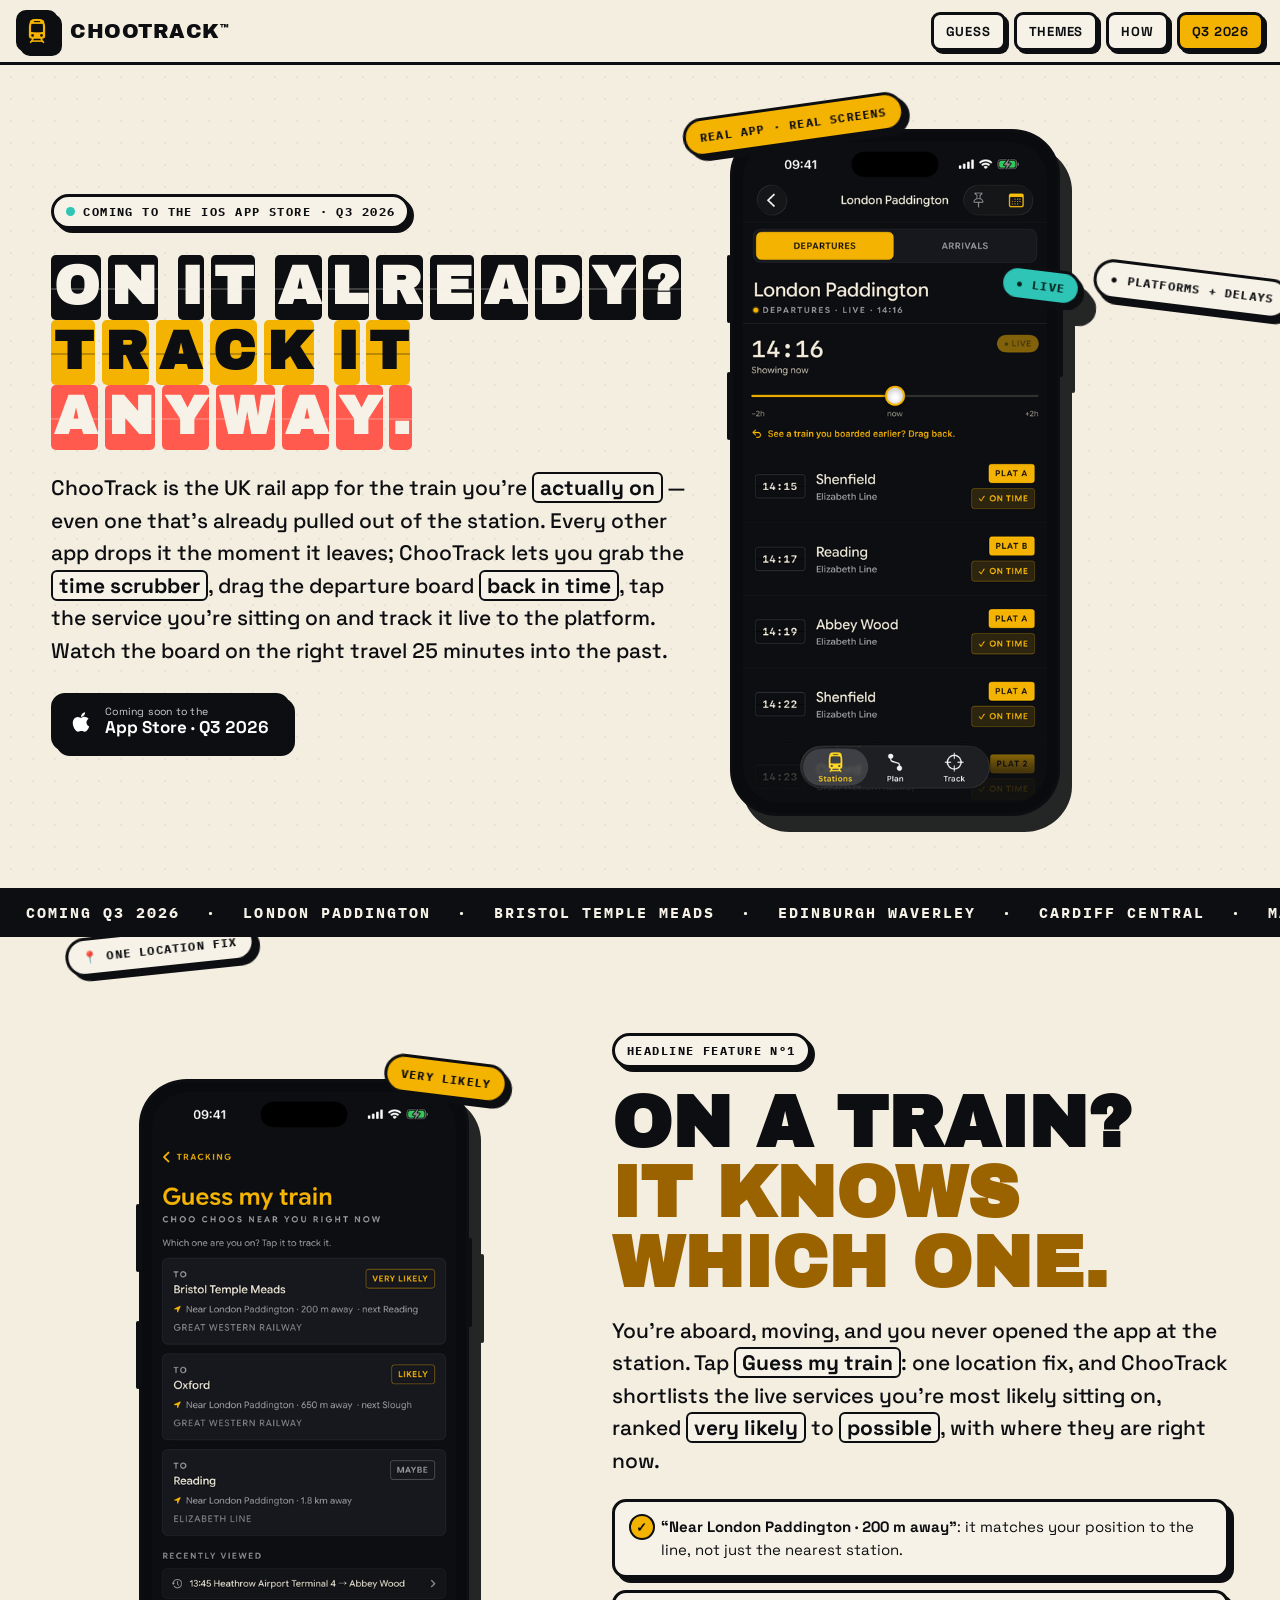
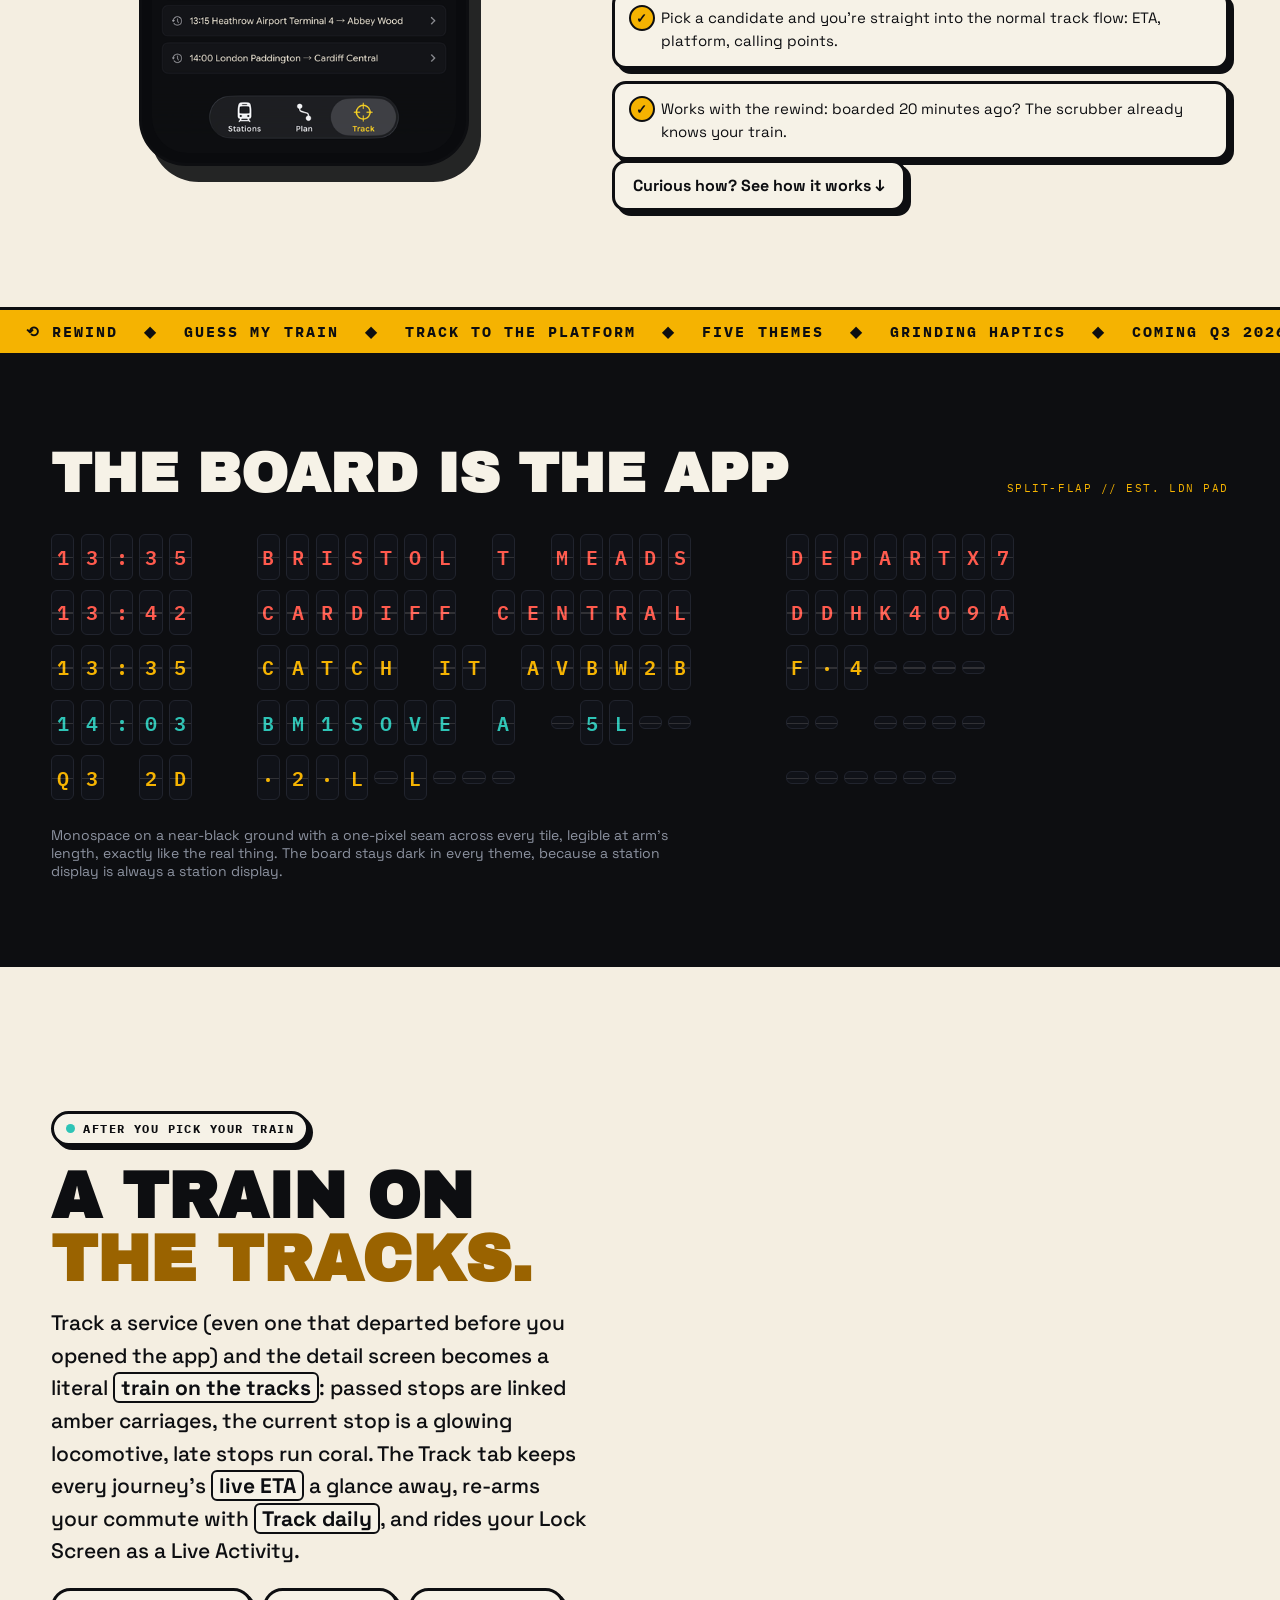
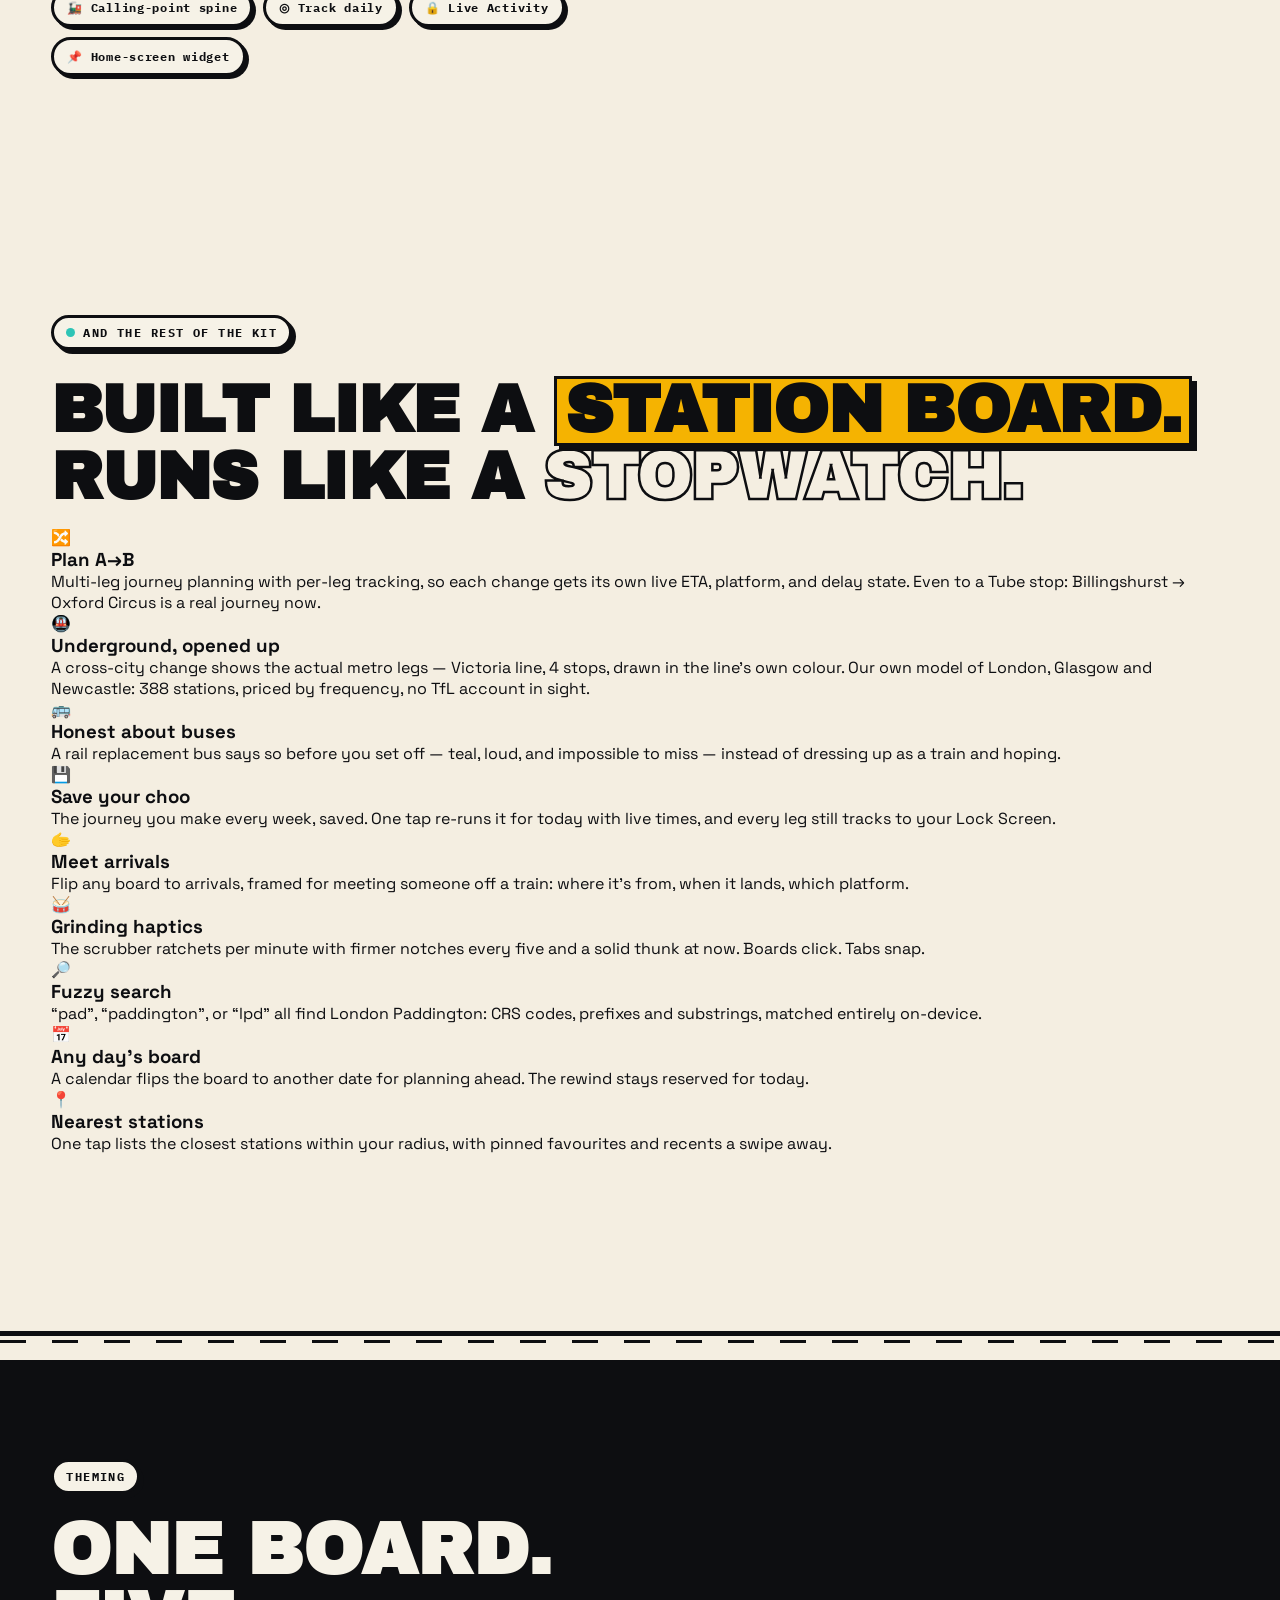
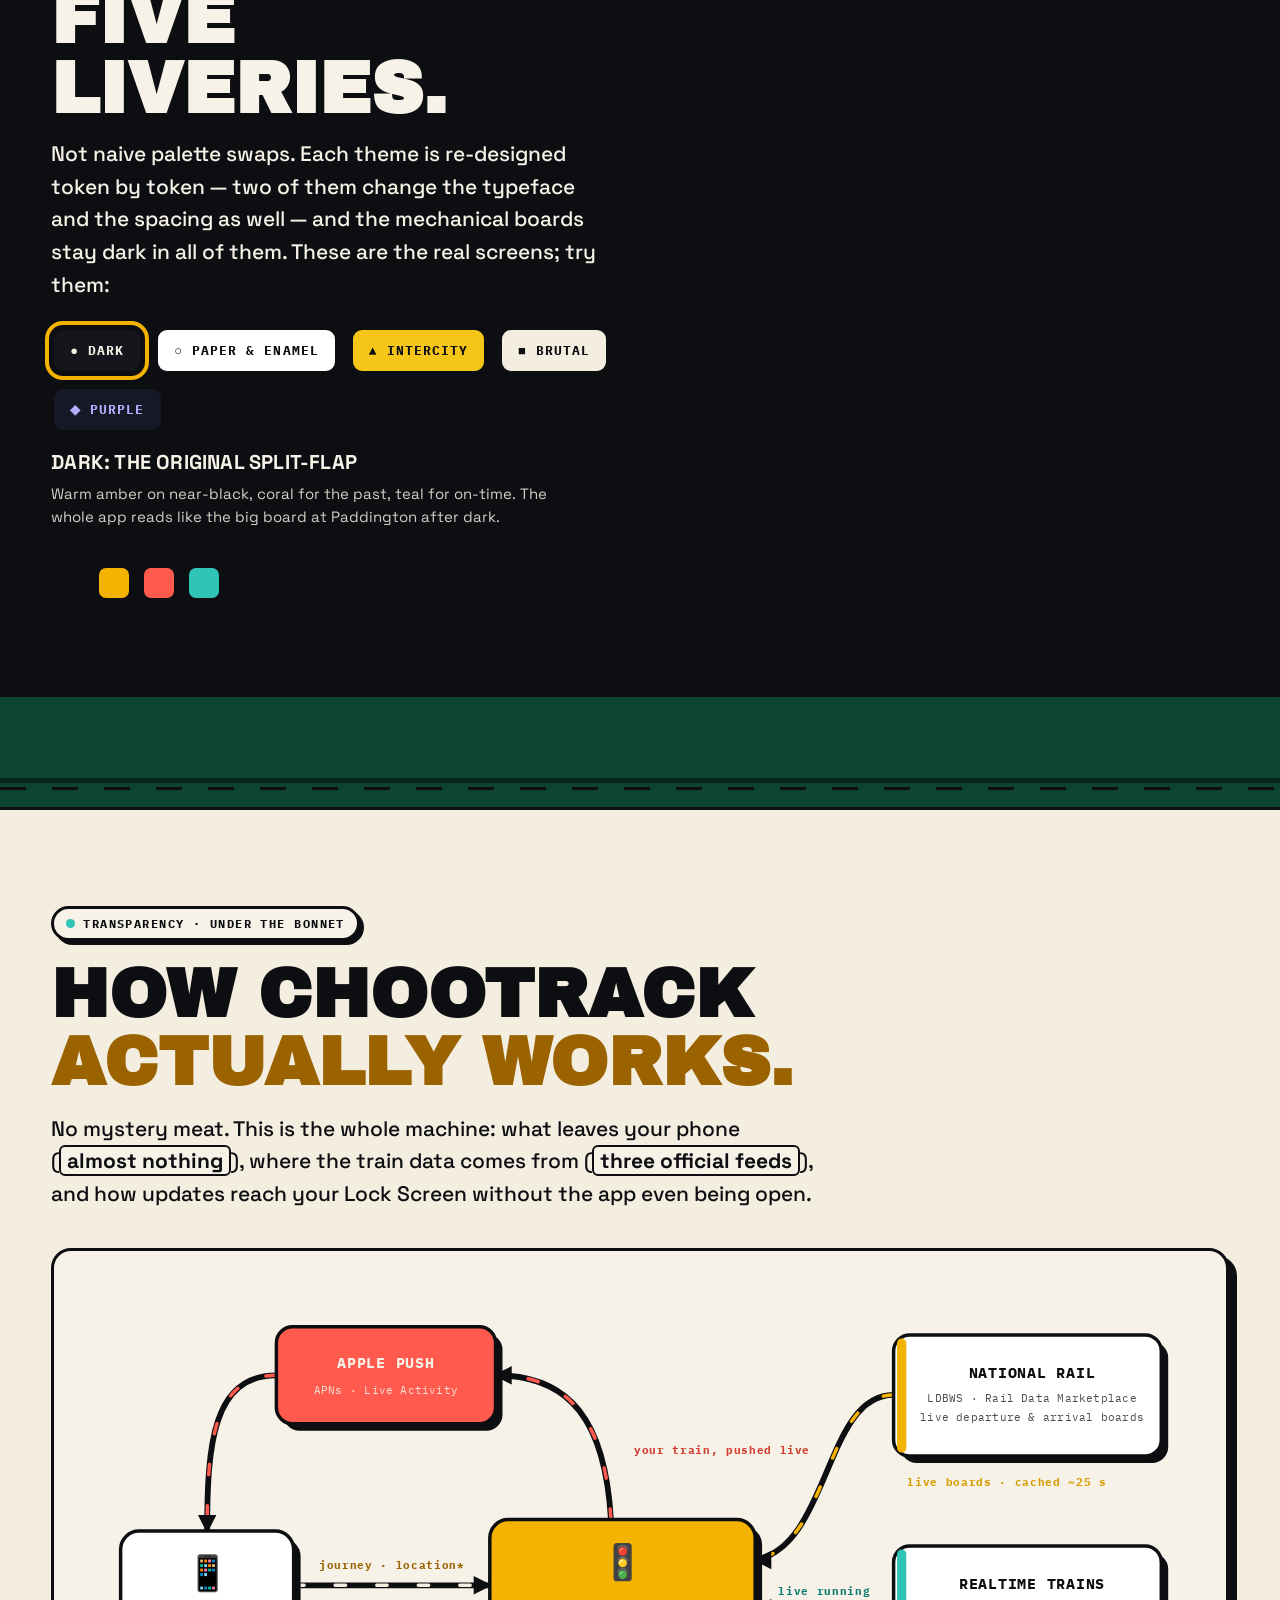
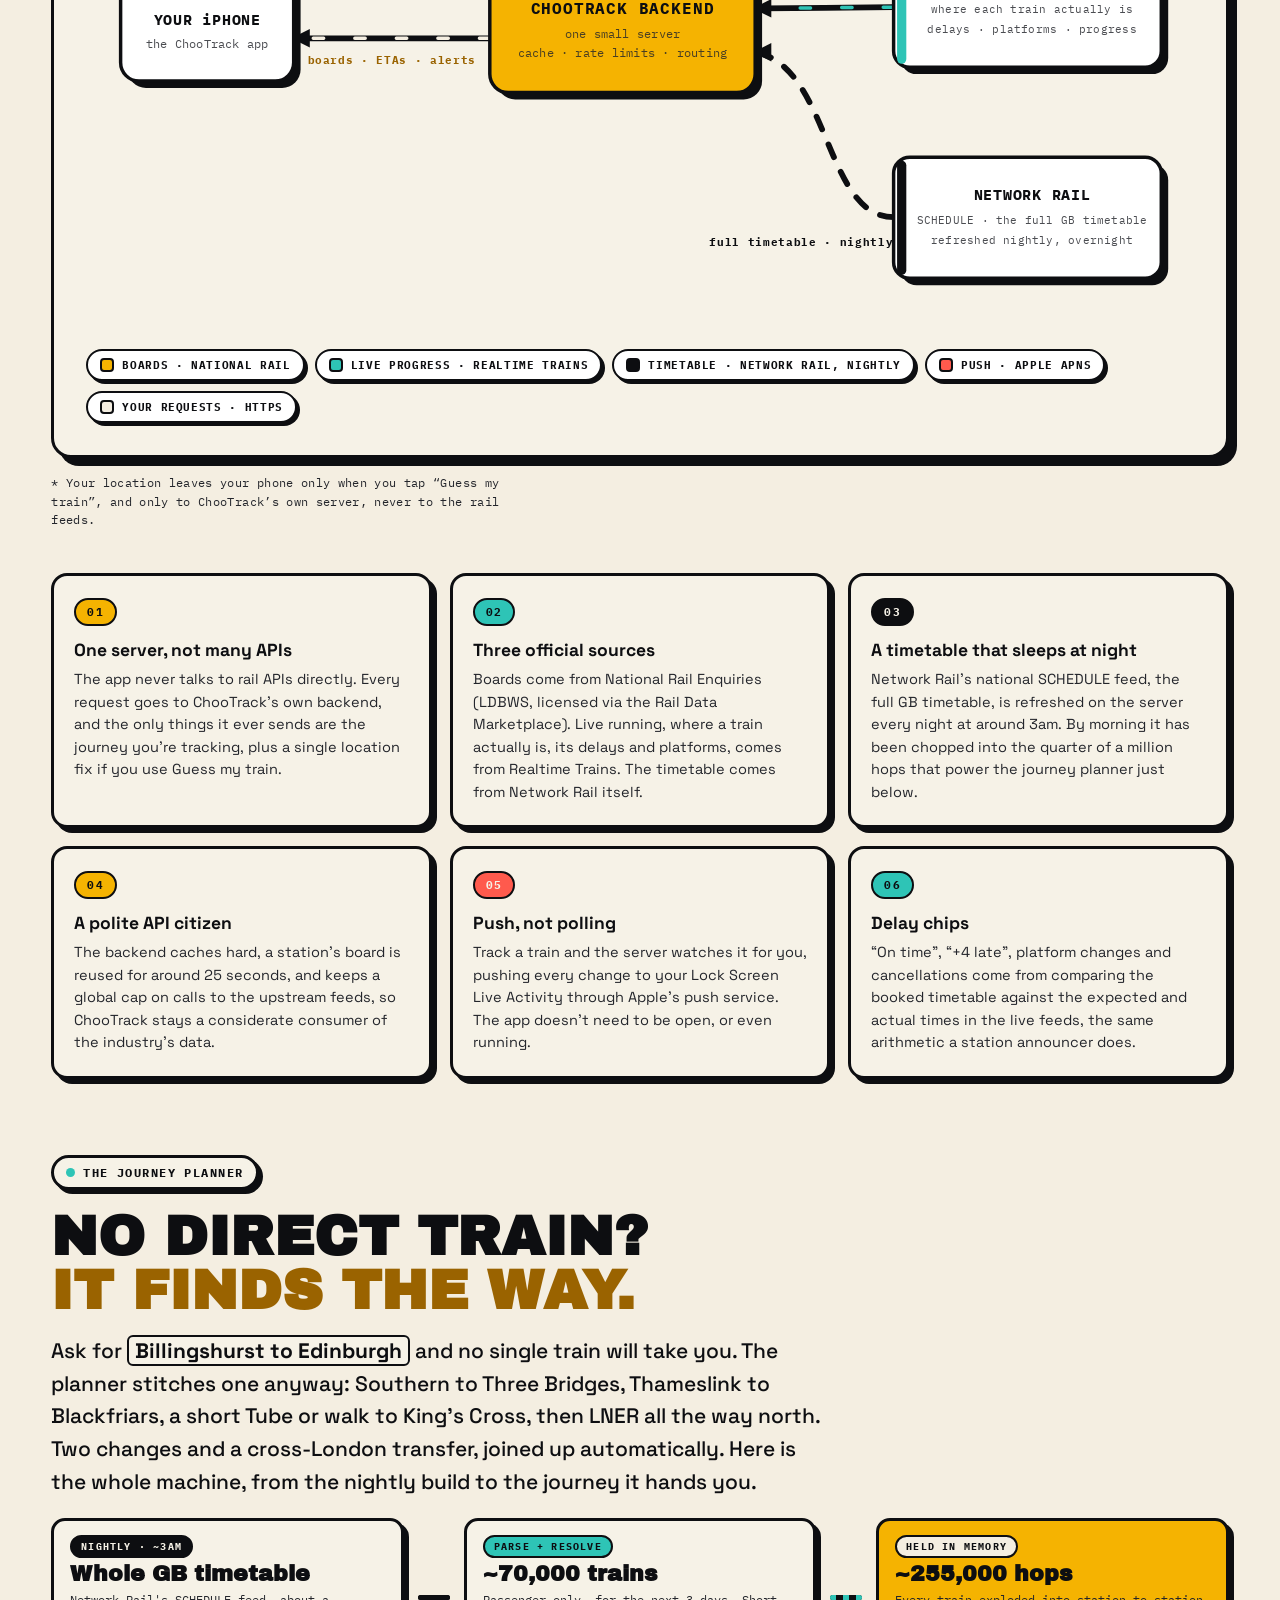
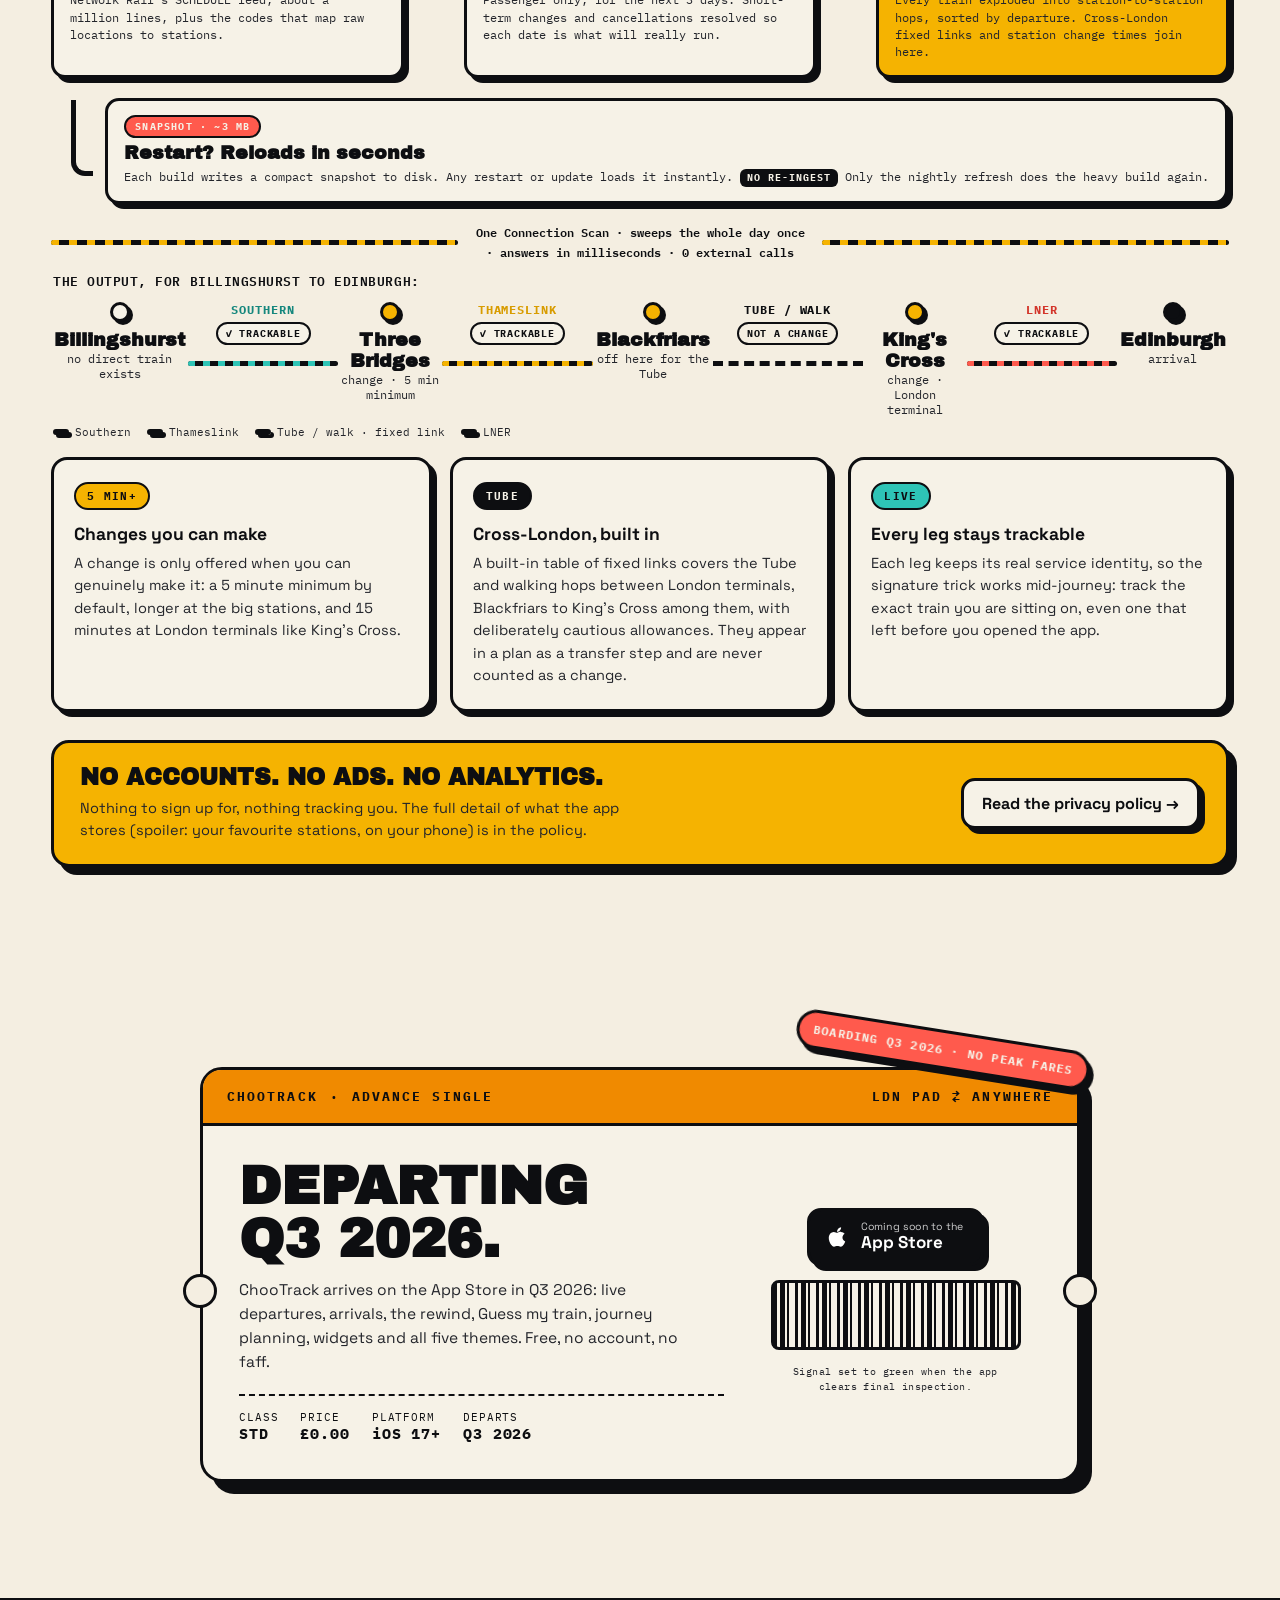
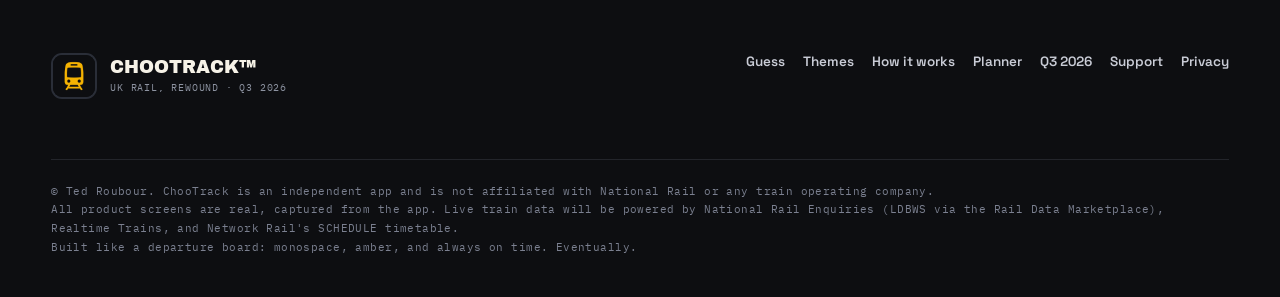
==== index.html @ cd683ed1 "Features: the Underground opened up, honest buses, saved choos Three cards for what the app learned " ====
<!doctype html>
<html lang="en-GB">
<head>
<meta charset="utf-8">
<meta name="viewport" content="width=device-width, initial-scale=1, viewport-fit=cover">
<title>ChooTrack: Track the train you're on, even after it's left. Coming Q3 2026.</title>
<meta name="description" content="ChooTrack is the UK rail app for tracking the train you're actually on, even after it's pulled out of the station. Every other app gives up on it; ChooTrack lets you drag the board back to grab your service (or guess it from your location) and follow it live. Coming to the iOS App Store Q3 2026.">
<meta property="og:title" content="ChooTrack: Track the train you're on">
<meta property="og:description" content="On a train that's already left the station? Every other app has given up on it. ChooTrack tracks it live, right to your platform. Coming Q3 2026.">
<link rel="icon" type="image/png" href="icon.png">
<link rel="apple-touch-icon" href="icon.png">
<link rel="preconnect" href="https://fonts.googleapis.com">
<link rel="preconnect" href="https://fonts.gstatic.com" crossorigin>
<link href="https://fonts.googleapis.com/css2?family=Archivo+Black&family=IBM+Plex+Mono:wght@400;500;600;700&family=Space+Grotesk:wght@400;500;600;700&display=swap" rel="stylesheet">
<link rel="stylesheet" href="style.css">
</head>
<body>

<!-- ================================================================ TOPBAR -->
<header class="topbar">
  <div class="logo"><img src="icon.png" alt="ChooTrack app icon, an amber train on black"></div>
  <div class="name">ChooTrack<sup>™</sup></div>
  <nav>
    <a href="#guess">Guess</a>
    <a href="#themes">Themes</a>
    <a href="#how-it-works">How</a>
    <a class="get" href="#get">Q3&nbsp;2026</a>
  </nav>
</header>

<main>

<!-- ================================================================== HERO -->
<section class="hero section">
  <div class="wrap">
    <div class="hero-copy">
      <span class="k-label reveal"><span class="dot"></span> Coming to the iOS App&nbsp;Store · Q3&nbsp;2026</span>

      <h1 class="h-giant" aria-label="On it already? Track it anyway.">
        <span class="row flapline-h1" data-flap>ON IT ALREADY?</span>
        <span class="row flapline-h1" data-flap data-accent="amber">TRACK IT</span>
        <span class="row flapline-h1" data-flap data-accent="coral">ANYWAY.</span>
      </h1>

      <p class="sub reveal" style="--i:2">
        ChooTrack is the UK rail app for the train you're <b>actually on</b> — even
        one that's already pulled out of the station. Every other app drops it the
        moment it leaves; ChooTrack lets you grab the <b>time scrubber</b>, drag the
        departure board <b>back in time</b>, tap the service you're sitting on and
        track it live to the platform. Watch the board on the right travel 25 minutes
        into the past.
      </p>

      <div class="hero-ctas reveal" style="--i:3">
        <span class="appstore-badge soon" aria-label="Coming soon to the App Store, Q3 2026">
          <svg viewBox="0 0 24 24" fill="currentColor" aria-hidden="true"><path d="M17.05 20.28c-.98.95-2.05.8-3.08.35-1.09-.46-2.09-.48-3.24 0-1.44.62-2.2.44-3.06-.35C2.79 15.25 3.51 7.59 9.05 7.31c1.35.07 2.29.74 3.08.8 1.18-.24 2.31-.93 3.57-.84 1.51.12 2.65.72 3.4 1.8-3.12 1.87-2.38 5.98.48 7.13-.57 1.5-1.31 2.99-2.53 4.08ZM12.03 7.25c-.15-2.23 1.66-4.07 3.74-4.25.29 2.58-2.34 4.5-3.74 4.25Z"/></svg>
          <span class="t"><small>Coming soon to the</small><b>App Store · Q3 2026</b></span>
        </span>
      </div>
    </div>

    <!-- hero phone: THE REAL APP, crossfading live -> 25 minutes into the past -->
    <div class="hero-phone reveal" style="--i:2;--rr:3deg">
      <div class="hero-stickers">
        <span class="sticker amber" style="top:-24px;left:-48px;transform:rotate(-8deg)">Real app · real screens</span>
        <span class="sticker coral" style="bottom:120px;left:-86px;transform:rotate(6deg)">⟲ Rewind up to 2 hrs</span>
        <span class="sticker cream" style="top:140px;right:-62px;transform:rotate(7deg)">● Platforms + delays</span>
      </div>
      <div class="phone" data-tilt>
        <div class="phone-frame">
          <div class="phone-screen xfade" id="heroXfade">
            <img class="shot" src="shots/board-live.png" alt="ChooTrack departure board for London Paddington, live at 14:16">
            <img class="shot over" src="shots/board-past.png" alt="The same board rewound 25 minutes into the past, departed trains shown again">
          </div>
          <span class="ph-flag live">● LIVE</span>
          <span class="ph-flag past">⟲ IN THE PAST</span>
        </div>
      </div>
    </div>
  </div>

  <!-- departure marquee -->
  <div class="marquee" style="margin-top:72px">
    <div class="marquee-track" aria-hidden="true">
      <span>Coming Q3 2026</span>·<span>London Paddington</span>·<span>Bristol Temple Meads</span>·<span>Edinburgh Waverley</span>·<span>Cardiff Central</span>·<span>Manchester Piccadilly</span>·<span>York</span>·<span>Glasgow Central</span>·<span>Penzance</span>·
      <span>Coming Q3 2026</span>·<span>London Paddington</span>·<span>Bristol Temple Meads</span>·<span>Edinburgh Waverley</span>·<span>Cardiff Central</span>·<span>Manchester Piccadilly</span>·<span>York</span>·<span>Glasgow Central</span>·<span>Penzance</span>·
    </div>
  </div>
</section>


<!-- ================================================================= GUESS -->
<section class="guess-sec section" id="guess">
  <div class="wrap">
    <div class="guess-phone">
      <div class="hero-stickers">
        <span class="sticker amber" style="top:-20px;right:-40px;transform:rotate(7deg)">Very likely</span>
        <span class="sticker cream" style="bottom:110px;left:-74px;transform:rotate(-6deg)">📍 One location fix</span>
      </div>
      <div class="phone reveal" style="--rr:-3deg" data-tilt>
        <div class="phone-frame">
          <div class="phone-screen">
            <img class="shot" src="shots/guess.png" alt="Guess my train, where ChooTrack lists the services you're most likely aboard: VERY LIKELY Bristol Temple Meads near Reading, 90 yards away">
          </div>
        </div>
      </div>
    </div>
    <div class="guess-copy">
      <span class="k-label reveal">Headline feature nº1</span>
      <h2 class="sec-title reveal" style="--i:1">On a train?<br><span class="g">It knows which one.</span></h2>
      <p class="sub reveal" style="--i:2">
        You're aboard, moving, and you never opened the app at the station.
        Tap <b>Guess my train</b>: one location fix, and ChooTrack shortlists the
        live services you're most likely sitting on, ranked
        <b>very likely</b> to <b>possible</b>, with where they are right now.
      </p>
      <ul class="ticks reveal" style="--i:3">
        <li><b>“Near London Paddington · 200 m away”</b>: it matches your position to the line, not just the nearest station.</li>
        <li>Pick a candidate and you're straight into the normal track flow: ETA, platform, calling points.</li>
        <li>Works with the rewind: boarded 20 minutes ago? The scrubber already knows your train.</li>
      </ul>
      <a class="btn-ghost reveal" style="--i:4" href="#how-it-works">Curious how? See how it works ↓</a>
    </div>
  </div>
</section>

<div class="marquee amber"><div class="marquee-track" aria-hidden="true">
  <span>⟲ Rewind</span>◆<span>Guess my train</span>◆<span>Track to the platform</span>◆<span>Five themes</span>◆<span>Grinding haptics</span>◆<span>Coming Q3 2026</span>◆<span>⟲ Rewind</span>◆<span>Guess my train</span>◆<span>Track to the platform</span>◆<span>Five themes</span>◆<span>Grinding haptics</span>◆<span>Coming Q3 2026</span>◆
</div></div>

<!-- ============================================================= BOARDWALL -->
<section class="boardwall" id="board">
  <div class="wrap">
    <div class="bw-head">
      <h2 class="reveal">The board is the app</h2>
      <span class="r reveal" style="--i:1">SPLIT-FLAP // EST. LDN PAD</span>
    </div>
    <div class="bw" data-boardwall aria-label="A giant split-flap departure board">
      <div class="bw-line" data-text="13:35|BRISTOL T MEADS |DEPARTED" data-tone="coral"></div>
      <div class="bw-line" data-text="13:42|CARDIFF CENTRAL |DEPARTED" data-tone="coral"></div>
      <div class="bw-line" data-text="13:35|CATCH IT ANYWAY |TRACKED " data-tone="amber"></div>
      <div class="bw-line" data-text="14:03|BRISTOL T MEADS |ON TIME " data-tone="teal"></div>
      <div class="bw-line" data-text="Q3 26|CHOOTRACK       |COMING  " data-tone="amber"></div>
    </div>
    <p class="bw-note reveal">Monospace on a near-black ground with a one-pixel seam across every tile, legible at arm's length, exactly like the real thing. The board stays dark in every theme, because a station display is always a station display.</p>
  </div>
</section>

<!-- ================================================================= TRACK -->
<section class="track-sec section" id="track">
  <div class="wrap">
    <div>
      <span class="k-label reveal"><span class="dot"></span> After you pick your train</span>
      <h2 class="sec-title reveal" style="--i:1">A train on<br><span class="gold">the tracks.</span></h2>
      <p class="sub reveal" style="--i:2">
        Track a service (even one that departed before you opened the app) and the
        detail screen becomes a literal <b>train on the tracks</b>: passed stops are
        linked amber carriages, the current stop is a glowing locomotive, late stops
        run coral. The Track tab keeps every journey's <b>live ETA</b> a glance away,
        re-arms your commute with <b>Track daily</b>, and rides your Lock Screen as a
        Live Activity.
      </p>
      <div class="mini-feats reveal" style="--i:3">
        <span class="mf">🚂 Calling-point spine</span>
        <span class="mf">◎ Track daily</span>
        <span class="mf">🔒 Live Activity</span>
        <span class="mf">📌 Home-screen widget</span>
      </div>
    </div>
    <div class="phones-duo">
      <div class="phone small p1 reveal" style="--i:1;--rr:-6deg" data-tilt>
        <div class="phone-frame">
          <div class="phone-screen">
            <img class="shot" src="shots/detail.png" alt="ChooTrack service detail: the calling-point spine drawn as a train, amber carriages for passed stops, a glowing locomotive at the current stop">
          </div>
        </div>
      </div>
      <div class="phone small p2 reveal" style="--i:2;--rr:5deg" data-tilt>
        <div class="phone-frame">
          <div class="phone-screen">
            <img class="shot" src="shots/track.png" alt="The Track tab, showing tracked journeys with live ETAs and the amber Guess my train bar">
          </div>
        </div>
      </div>
    </div>
  </div>
</section>

<!-- ============================================================== FEATURES -->
<section class="features section" id="features">
  <div class="wrap">
    <span class="k-label reveal"><span class="dot"></span> And the rest of the kit</span>
    <h2 class="h-giant reveal" style="--i:1;font-size:clamp(30px,5.2vw,72px)">
      <span class="row">Built like a <span class="hl-amber">station board.</span></span>
      <span class="row">Runs like a <span class="outline">stopwatch.</span></span>
    </h2>

    <div class="grid">
      <div class="fcard reveal" style="--i:0;--rr:-2deg"><div class="ic">🔀</div><h3>Plan A→B</h3><p>Multi-leg journey planning with per-leg tracking, so each change gets its own live ETA, platform, and delay state. Even to a Tube stop: Billingshurst → Oxford Circus is a real journey now.</p></div>
      <div class="fcard reveal" style="--i:1;--rr:1deg"><div class="ic">🚇</div><h3>Underground, opened up</h3><p>A cross-city change shows the actual metro legs — Victoria line, 4 stops, drawn in the line's own colour. Our own model of London, Glasgow and Newcastle: 388 stations, priced by frequency, no TfL account in sight.</p></div>
      <div class="fcard reveal" style="--i:2;--rr:-2deg"><div class="ic">🚌</div><h3>Honest about buses</h3><p>A rail replacement bus says so before you set off — teal, loud, and impossible to miss — instead of dressing up as a train and hoping.</p></div>
      <div class="fcard reveal" style="--i:3;--rr:2deg"><div class="ic">💾</div><h3>Save your choo</h3><p>The journey you make every week, saved. One tap re-runs it for today with live times, and every leg still tracks to your Lock Screen.</p></div>
      <div class="fcard reveal" style="--i:1;--rr:2deg"><div class="ic">🫱</div><h3>Meet arrivals</h3><p>Flip any board to arrivals, framed for meeting someone off a train: where it's from, when it lands, which platform.</p></div>
      <div class="fcard reveal" style="--i:2;--rr:-1deg"><div class="ic">🥁</div><h3>Grinding haptics</h3><p>The scrubber ratchets per minute with firmer notches every five and a solid thunk at now. Boards click. Tabs snap.</p></div>
      <div class="fcard reveal" style="--i:3;--rr:2deg"><div class="ic">🔎</div><h3>Fuzzy search</h3><p>“pad”, “paddington”, or “lpd” all find London Paddington: CRS codes, prefixes and substrings, matched entirely on-device.</p></div>
      <div class="fcard reveal" style="--i:0;--rr:2deg"><div class="ic">📅</div><h3>Any day's board</h3><p>A calendar flips the board to another date for planning ahead. The rewind stays reserved for today.</p></div>
      <div class="fcard reveal" style="--i:1;--rr:-2deg"><div class="ic">📍</div><h3>Nearest stations</h3><p>One tap lists the closest stations within your radius, with pinned favourites and recents a swipe away.</p></div>
    </div>
  </div>
</section>

<!-- train divider -->
<div class="trainline" data-train>
  <div class="the-train">
    <div class="loco"><div class="win"></div><div class="nose"></div><span class="wheel w1"></span><span class="wheel w2"></span></div>
    <div class="car"><div class="win"></div><span class="wheel w1"></span><span class="wheel w2"></span></div>
    <div class="car coral"><div class="win"></div><span class="wheel w1"></span><span class="wheel w2"></span></div>
    <div class="car teal"><div class="win"></div><span class="wheel w1"></span><span class="wheel w2"></span></div>
  </div>
  <div class="rails"></div>
</div>

<!-- ================================================================ THEMES -->
<section class="themes-sec section" id="themes" data-mode="dark">
  <div class="wrap">
    <div>
      <span class="k-label reveal">Theming</span>
      <h2 class="sec-title reveal" style="--i:1">One board.<br>Five liveries.</h2>
      <p class="sub reveal" style="--i:2">
        Not naive palette swaps. Each theme is re-designed token by token — two of them
        change the typeface and the spacing as well — and the mechanical boards stay dark
        in all of them. These are the real screens; try them:
      </p>

      <div class="theme-chips reveal" style="--i:3">
        <button class="tchip on" data-t="dark">● Dark</button>
        <button class="tchip" data-t="light">○ Paper &amp; Enamel</button>
        <button class="tchip" data-t="intercity">▲ InterCity</button>
        <button class="tchip" data-t="brutal">■ Brutal</button>
        <button class="tchip" data-t="purple">◆ Purple</button>
      </div>

      <div class="theme-copy" id="themeCopy">
        <h3>Dark: the original Split-Flap</h3>
        <p>Warm amber on near-black, coral for the past, teal for on-time. The whole app reads like the big board at Paddington after dark.</p>
      </div>

      <div class="swatches" id="themeSwatches" aria-hidden="true">
        <span class="sw" style="background:#0D0E11"></span>
        <span class="sw" style="background:#F5B301"></span>
        <span class="sw" style="background:#FF5A4D"></span>
        <span class="sw" style="background:#2EC4B6"></span>
      </div>
    </div>

    <div class="themes-phone reveal" style="--i:2">
      <div class="phone" data-tilt>
        <div class="phone-frame">
          <div class="phone-screen">
            <img class="shot" id="themeShot" src="shots/board-live.png" alt="The Paddington departure board in the Dark theme">
          </div>
        </div>
      </div>
    </div>
  </div>
</section>

<!-- train divider 2 (InterCity colours) -->
<div class="trainline ic" data-train>
  <div class="the-train">
    <div class="loco yellow"><div class="win"></div><div class="nose"></div><span class="wheel w1"></span><span class="wheel w2"></span></div>
    <div class="car white"><div class="win"></div><span class="wheel w1"></span><span class="wheel w2"></span></div>
    <div class="car red"><div class="win"></div><span class="wheel w1"></span><span class="wheel w2"></span></div>
  </div>
  <div class="rails"></div>
</div>

<!-- ========================================================== HOW IT WORKS -->
<section class="how-sec section" id="how-it-works">
  <div class="wrap">
    <span class="k-label reveal"><span class="dot"></span> Transparency · under the bonnet</span>
    <h2 class="sec-title reveal" style="--i:1">How ChooTrack<br><span class="g">actually works.</span></h2>
    <p class="sub reveal" style="--i:2">
      No mystery meat. This is the whole machine: what leaves your phone
      (<b>almost nothing</b>), where the train data comes from
      (<b>three official feeds</b>), and how updates reach your Lock Screen
      without the app even being open.
    </p>

    <div class="how-diagram reveal" style="--i:3" data-flowdiagram>

      <!-- desktop / tablet layout -->
      <svg class="hx-desk" viewBox="0 0 960 560" role="img" aria-labelledby="hxTitleD hxDescD">
        <title id="hxTitleD">How ChooTrack works: data-flow diagram</title>
        <desc id="hxDescD">Your iPhone talks only to the ChooTrack backend over HTTPS. The backend gathers live departure boards from National Rail Enquiries (LDBWS), live train progress from Realtime Trains, and the nightly Network Rail SCHEDULE timetable, then pushes Lock Screen updates back to your phone via Apple push.</desc>

        <!-- pipes (ink rails) -->
        <path class="hx-pipe" d="M180 262 H350"/>
        <path class="hx-pipe" d="M350 308 H180"/>
        <path class="hx-pipe" d="M700 97 C640 97 645 228 580 240"/>
        <path class="hx-pipe" d="M700 281 C660 281 620 282 580 282"/>
        <path class="hx-pipe" d="M455 205 C450 120 420 80 355 80"/>
        <path class="hx-pipe" d="M165 80 C110 80 105 140 105 215"/>

        <!-- animated flows (dashes travelling in the direction of the data) -->
        <path class="hx-flow hx-app"  d="M180 262 H350"/>
        <path class="hx-flow hx-app"  d="M350 308 H180"/>
        <path class="hx-flow hx-amber" d="M700 97 C640 97 645 228 580 240"/>
        <path class="hx-flow hx-teal"  d="M700 281 C660 281 620 282 580 282"/>
        <path class="hx-flow hx-ink hx-slow" d="M700 463 C640 463 645 332 580 320"/>
        <path class="hx-flow hx-coral hx-fast" d="M455 205 C450 120 420 80 355 80"/>
        <path class="hx-flow hx-coral hx-fast" d="M165 80 C110 80 105 140 105 215"/>

        <!-- flow labels -->
        <text class="hx-lab hx-lab-gold"  x="265" y="248" text-anchor="middle">journey · location*</text>
        <text class="hx-lab hx-lab-gold"  x="265" y="330" text-anchor="middle">boards · ETAs · alerts</text>
        <text class="hx-lab hx-lab-amber" x="712" y="176" text-anchor="start">live boards · cached ~25 s</text>
        <text class="hx-lab hx-lab-teal"  x="640" y="270" text-anchor="middle">live running</text>
        <text class="hx-lab hx-lab-ink"   x="620" y="488" text-anchor="middle">full timetable · nightly</text>
        <text class="hx-lab hx-lab-coral" x="475" y="148" text-anchor="start">your train, pushed live</text>

        <!-- direction chevrons -->
        <polygon class="hx-chev" points="336,254 352,262 336,270"/>
        <polygon class="hx-chev" points="194,300 178,308 194,316"/>
        <polygon class="hx-chev" points="594,232 578,240 594,248"/>
        <polygon class="hx-chev" points="594,274 578,282 594,290"/>
        <polygon class="hx-chev" points="594,312 578,320 594,328"/>
        <polygon class="hx-chev" points="369,72 353,80 369,88"/>
        <polygon class="hx-chev" points="97,201 105,217 113,201"/>

        <!-- node: your iPhone -->
        <rect class="hx-shadow" x="36" y="221" width="150" height="130" rx="16"/>
        <rect class="hx-node" x="30" y="215" width="150" height="130" rx="16"/>
        <text class="hx-emoji" x="105" y="262" text-anchor="middle" font-size="30">📱</text>
        <text class="hx-t" x="105" y="296" text-anchor="middle" font-size="13">YOUR iPHONE</text>
        <text class="hx-s" x="105" y="316" text-anchor="middle" font-size="10">the ChooTrack app</text>

        <!-- node: backend -->
        <rect class="hx-shadow" x="356" y="211" width="230" height="150" rx="16"/>
        <rect class="hx-node hx-node-amber" x="350" y="205" width="230" height="150" rx="16"/>
        <text class="hx-emoji" x="465" y="252" text-anchor="middle" font-size="30">🚦</text>
        <text class="hx-t" x="465" y="287" text-anchor="middle" font-size="14">CHOOTRACK BACKEND</text>
        <text class="hx-s" x="465" y="308" text-anchor="middle" font-size="10">one small server</text>
        <text class="hx-s" x="465" y="324" text-anchor="middle" font-size="10">cache · rate limits · routing</text>

        <!-- node: National Rail (boards) -->
        <rect class="hx-shadow" x="706" y="51" width="232" height="105" rx="14"/>
        <rect class="hx-node" x="700" y="45" width="232" height="105" rx="14"/>
        <rect class="hx-bar hx-bar-amber" x="703" y="48" width="8" height="99" rx="4"/>
        <text class="hx-t" x="820" y="82" text-anchor="middle" font-size="13">NATIONAL RAIL</text>
        <text class="hx-s" x="820" y="103" text-anchor="middle" font-size="9.5">LDBWS · Rail Data Marketplace</text>
        <text class="hx-s" x="820" y="120" text-anchor="middle" font-size="9.5">live departure &amp; arrival boards</text>

        <!-- node: Realtime Trains -->
        <rect class="hx-shadow" x="706" y="234" width="232" height="105" rx="14"/>
        <rect class="hx-node" x="700" y="228" width="232" height="105" rx="14"/>
        <rect class="hx-bar hx-bar-teal" x="703" y="231" width="8" height="99" rx="4"/>
        <text class="hx-t" x="820" y="265" text-anchor="middle" font-size="13">REALTIME TRAINS</text>
        <text class="hx-s" x="820" y="286" text-anchor="middle" font-size="9.5">where each train actually is</text>
        <text class="hx-s" x="820" y="303" text-anchor="middle" font-size="9.5">delays · platforms · progress</text>

        <!-- node: Network Rail SCHEDULE -->
        <rect class="hx-shadow" x="706" y="417" width="232" height="105" rx="14"/>
        <rect class="hx-node" x="700" y="411" width="232" height="105" rx="14"/>
        <rect class="hx-bar hx-bar-ink" x="703" y="414" width="8" height="99" rx="4"/>
        <text class="hx-t" x="820" y="448" text-anchor="middle" font-size="13">NETWORK RAIL</text>
        <text class="hx-s" x="820" y="469" text-anchor="middle" font-size="9.5">SCHEDULE · the full GB timetable</text>
        <text class="hx-s" x="820" y="486" text-anchor="middle" font-size="9.5">refreshed nightly, overnight</text>

        <!-- node: Apple push -->
        <rect class="hx-shadow" x="171" y="44" width="190" height="84" rx="14"/>
        <rect class="hx-node hx-node-coral" x="165" y="38" width="190" height="84" rx="14"/>
        <text class="hx-t hx-t-inv" x="260" y="74" text-anchor="middle" font-size="13">APPLE PUSH</text>
        <text class="hx-s hx-s-inv" x="260" y="96" text-anchor="middle" font-size="9.5">APNs · Live Activity</text>
      </svg>

      <!-- mobile layout (stacked) -->
      <svg class="hx-mob" viewBox="0 0 380 745" role="img" aria-labelledby="hxTitleM hxDescM">
        <title id="hxTitleM">How ChooTrack works: data-flow diagram</title>
        <desc id="hxDescM">Your iPhone talks only to the ChooTrack backend over HTTPS. The backend gathers live departure boards from National Rail Enquiries (LDBWS), live train progress from Realtime Trains, and the nightly Network Rail SCHEDULE timetable, then pushes Lock Screen updates back to your phone via Apple push.</desc>

        <!-- pipes -->
        <path class="hx-pipe" d="M155 114 V214"/>
        <path class="hx-pipe" d="M225 214 V114"/>
        <path class="hx-pipe" d="M290 214 C350 190 352 120 280 80"/>
        <path class="hx-pipe" d="M120 326 V396"/>
        <path class="hx-pipe" d="M310 290 C356 300 360 480 330 552"/>

        <!-- flows -->
        <path class="hx-flow hx-app" d="M155 114 V214"/>
        <path class="hx-flow hx-app" d="M225 214 V114"/>
        <path class="hx-flow hx-coral hx-fast" d="M290 214 C350 190 352 120 280 80"/>
        <path class="hx-flow hx-amber" d="M120 326 V396"/>
        <path class="hx-flow hx-teal" d="M310 290 C356 300 360 480 330 552"/>
        <path class="hx-flow hx-ink hx-slow" d="M70 290 C22 300 18 560 50 668"/>

        <!-- flow labels -->
        <text class="hx-lab hx-lab-gold"  x="141" y="164" text-anchor="middle" transform="rotate(-90 141 164)">what you track</text>
        <text class="hx-lab hx-lab-gold"  x="239" y="164" text-anchor="middle" transform="rotate(90 239 164)">boards · ETAs</text>
        <text class="hx-lab hx-lab-coral" x="352" y="140" text-anchor="middle" transform="rotate(90 352 140)">push · APNs</text>
        <text class="hx-lab hx-lab-amber" x="136" y="368" text-anchor="start">live boards · cached ~25 s</text>
        <text class="hx-lab hx-lab-teal"  x="370" y="430" text-anchor="middle" transform="rotate(90 370 430)">live running</text>
        <text class="hx-lab hx-lab-ink"   x="12" y="470" text-anchor="middle" transform="rotate(-90 12 470)">timetable · nightly</text>

        <!-- chevrons -->
        <polygon class="hx-chev" points="147,200 155,216 163,200"/>
        <polygon class="hx-chev" points="217,128 225,112 233,128"/>
        <polygon class="hx-chev" points="294,72 278,80 294,88"/>
        <polygon class="hx-chev" points="112,382 120,398 128,382"/>
        <polygon class="hx-chev" points="342,548 326,556 342,564"/>
        <polygon class="hx-chev" points="38,662 54,670 38,678"/>

        <!-- node: your iPhone -->
        <rect class="hx-shadow" x="105" y="27" width="180" height="92" rx="14"/>
        <rect class="hx-node" x="100" y="22" width="180" height="92" rx="14"/>
        <text class="hx-t" x="190" y="62" text-anchor="middle" font-size="14">📱 YOUR iPHONE</text>
        <text class="hx-s" x="190" y="84" text-anchor="middle" font-size="10">the ChooTrack app</text>

        <!-- node: backend -->
        <rect class="hx-shadow" x="75" y="219" width="240" height="112" rx="14"/>
        <rect class="hx-node hx-node-amber" x="70" y="214" width="240" height="112" rx="14"/>
        <text class="hx-t" x="190" y="254" text-anchor="middle" font-size="13.5">🚦 CHOOTRACK BACKEND</text>
        <text class="hx-s" x="190" y="276" text-anchor="middle" font-size="10">one small server</text>
        <text class="hx-s" x="190" y="292" text-anchor="middle" font-size="10">cache · rate limits · routing</text>

        <!-- node: National Rail -->
        <rect class="hx-shadow" x="57" y="401" width="276" height="92" rx="14"/>
        <rect class="hx-node" x="52" y="396" width="276" height="92" rx="14"/>
        <rect class="hx-bar hx-bar-amber" x="55" y="399" width="8" height="86" rx="4"/>
        <text class="hx-t" x="194" y="428" text-anchor="middle" font-size="12.5">NATIONAL RAIL (LDBWS)</text>
        <text class="hx-s" x="194" y="448" text-anchor="middle" font-size="9.5">live departure &amp; arrival boards</text>
        <text class="hx-s" x="194" y="463" text-anchor="middle" font-size="9.5">via the Rail Data Marketplace</text>

        <!-- node: Realtime Trains -->
        <rect class="hx-shadow" x="57" y="517" width="276" height="92" rx="14"/>
        <rect class="hx-node" x="52" y="512" width="276" height="92" rx="14"/>
        <rect class="hx-bar hx-bar-teal" x="55" y="515" width="8" height="86" rx="4"/>
        <text class="hx-t" x="194" y="544" text-anchor="middle" font-size="12.5">REALTIME TRAINS</text>
        <text class="hx-s" x="194" y="564" text-anchor="middle" font-size="9.5">where each train actually is</text>
        <text class="hx-s" x="194" y="579" text-anchor="middle" font-size="9.5">delays · platforms · progress</text>

        <!-- node: Network Rail -->
        <rect class="hx-shadow" x="57" y="633" width="276" height="92" rx="14"/>
        <rect class="hx-node" x="52" y="628" width="276" height="92" rx="14"/>
        <rect class="hx-bar hx-bar-ink" x="55" y="631" width="8" height="86" rx="4"/>
        <text class="hx-t" x="194" y="660" text-anchor="middle" font-size="12.5">NETWORK RAIL SCHEDULE</text>
        <text class="hx-s" x="194" y="680" text-anchor="middle" font-size="9.5">the full GB timetable</text>
        <text class="hx-s" x="194" y="695" text-anchor="middle" font-size="9.5">refreshed nightly, overnight</text>
      </svg>

      <!-- legend -->
      <div class="hx-legend">
        <span class="hx-key"><i class="amber"></i>Boards · National Rail</span>
        <span class="hx-key"><i class="teal"></i>Live progress · Realtime Trains</span>
        <span class="hx-key"><i class="ink"></i>Timetable · Network Rail, nightly</span>
        <span class="hx-key"><i class="coral"></i>Push · Apple APNs</span>
        <span class="hx-key"><i class="paper"></i>Your requests · HTTPS</span>
      </div>
    </div>

    <p class="hx-foot reveal">* Your location leaves your phone only when you tap “Guess my train”, and only to ChooTrack’s own server, never to the rail feeds.</p>

    <div class="how-grid">
      <div class="hcard reveal" style="--i:0;--rr:-1deg"><span class="num amber">01</span><h3>One server, not many APIs</h3><p>The app never talks to rail APIs directly. Every request goes to ChooTrack’s own backend, and the only things it ever sends are the journey you’re tracking, plus a single location fix if you use Guess my train.</p></div>
      <div class="hcard reveal" style="--i:1;--rr:1deg"><span class="num teal">02</span><h3>Three official sources</h3><p>Boards come from National Rail Enquiries (LDBWS, licensed via the Rail Data Marketplace). Live running, where a train actually is, its delays and platforms, comes from Realtime Trains. The timetable comes from Network Rail itself.</p></div>
      <div class="hcard reveal" style="--i:2;--rr:-1deg"><span class="num ink">03</span><h3>A timetable that sleeps at night</h3><p>Network Rail’s national SCHEDULE feed, the full GB timetable, is refreshed on the server every night at around 3am. By morning it has been chopped into the quarter of a million hops that power the journey planner just below.</p></div>
      <div class="hcard reveal" style="--i:0;--rr:1deg"><span class="num amber">04</span><h3>A polite API citizen</h3><p>The backend caches hard, a station’s board is reused for around 25 seconds, and keeps a global cap on calls to the upstream feeds, so ChooTrack stays a considerate consumer of the industry’s data.</p></div>
      <div class="hcard reveal" style="--i:1;--rr:-1deg"><span class="num coral">05</span><h3>Push, not polling</h3><p>Track a train and the server watches it for you, pushing every change to your Lock Screen Live Activity through Apple’s push service. The app doesn’t need to be open, or even running.</p></div>
      <div class="hcard reveal" style="--i:2;--rr:1deg"><span class="num teal">06</span><h3>Delay chips</h3><p>“On time”, “+4 late”, platform changes and cancellations come from comparing the booked timetable against the expected and actual times in the live feeds, the same arithmetic a station announcer does.</p></div>
    </div>

    <!-- ------------------------------------------- THE JOURNEY PLANNER -->
    <div class="jp-block" id="planner">
      <span class="k-label reveal"><span class="dot"></span> The journey planner</span>
      <h3 class="jp-head reveal" style="--i:1">No direct train?<br><span class="g">It finds the way.</span></h3>
      <p class="sub reveal" style="--i:2">
        Ask for <b>Billingshurst to Edinburgh</b> and no single train will take you.
        The planner stitches one anyway: Southern to Three Bridges, Thameslink to
        Blackfriars, a short Tube or walk to King's Cross, then LNER all the way
        north. Two changes and a cross-London transfer, joined up automatically. Here
        is the whole machine, from the nightly build to the journey it hands you.
      </p>

      <!-- The pipeline: nightly build, snapshot loop, then the scan, feeding the strip -->
      <div class="jp-pipe reveal" style="--i:3" data-flowdiagram aria-label="How the planner is built each night and answers each query">
        <div class="pl-stage">
          <span class="pl-tag ink">Nightly · ~3am</span>
          <b>Whole GB timetable</b>
          <small>Network Rail's SCHEDULE feed, about a million lines, plus the codes that map raw locations to stations.</small>
        </div>
        <span class="pl-arrow" aria-hidden="true"><span class="pl-dash ink"></span></span>
        <div class="pl-stage">
          <span class="pl-tag teal">Parse + resolve</span>
          <b>~70,000 trains</b>
          <small>Passenger only, for the next 3 days. Short-term changes and cancellations resolved so each date is what will really run.</small>
        </div>
        <span class="pl-arrow" aria-hidden="true"><span class="pl-dash teal"></span></span>
        <div class="pl-stage hot">
          <span class="pl-tag amber">Held in memory</span>
          <b>~255,000 hops</b>
          <small>Every train exploded into station-to-station hops, sorted by departure. Cross-London fixed links and station change times join here.</small>
        </div>

        <!-- snapshot loop off the in-memory store -->
        <div class="pl-loop">
          <span class="pl-loop-arm" aria-hidden="true"></span>
          <div class="pl-snap">
            <span class="pl-tag coral">Snapshot · ~3 MB</span>
            <b>Restart? Reloads in seconds</b>
            <small>Each build writes a compact snapshot to disk. Any restart or update loads it instantly. <span class="pl-chip">NO RE-INGEST</span> Only the nightly refresh does the heavy build again.</small>
          </div>
        </div>
      </div>

      <div class="jp-scanline reveal" aria-hidden="true">
        <span class="sl-rail"><span class="sl-dash amber"></span></span>
        <span class="sl-note">One Connection Scan · sweeps the whole day once · answers in milliseconds · 0 external calls</span>
        <span class="sl-rail"><span class="sl-dash amber"></span></span>
      </div>
      <p class="jp-out reveal">The output, for Billingshurst to Edinburgh:</p>

      <!-- The journey: a fluid timeline. Horizontal on wide screens, vertical spine on narrow. -->
      <ol class="jt reveal" style="--i:2" data-flowdiagram aria-label="Journey from Billingshurst to Edinburgh: Southern to Three Bridges, change, Thameslink to Blackfriars, Tube or walk to King's Cross, then LNER to Edinburgh. Every train leg is individually trackable.">
        <li class="jt-stop"><span class="jt-dot start"></span><span class="jt-txt"><b>Billingshurst</b><em>no direct train exists</em></span></li>
        <li class="jt-leg teal"><span class="jt-rail"><span class="jt-flow"></span></span><span class="jt-leg-i"><span class="op">Southern</span><span class="chip ok">✓ trackable</span></span></li>
        <li class="jt-stop change"><span class="jt-dot"></span><span class="jt-txt"><b>Three Bridges</b><em>change · 5 min minimum</em></span></li>
        <li class="jt-leg amber"><span class="jt-rail"><span class="jt-flow"></span></span><span class="jt-leg-i"><span class="op">Thameslink</span><span class="chip ok">✓ trackable</span></span></li>
        <li class="jt-stop change"><span class="jt-dot"></span><span class="jt-txt"><b>Blackfriars</b><em>off here for the Tube</em></span></li>
        <li class="jt-leg walk"><span class="jt-rail dashed"><span class="jt-flow"></span></span><span class="jt-leg-i"><span class="op ink">Tube / walk</span><span class="chip">not a change</span></span></li>
        <li class="jt-stop change"><span class="jt-dot"></span><span class="jt-txt"><b>King's Cross</b><em>change · London terminal</em></span></li>
        <li class="jt-leg coral"><span class="jt-rail"><span class="jt-flow"></span></span><span class="jt-leg-i"><span class="op">LNER</span><span class="chip ok">✓ trackable</span></span></li>
        <li class="jt-stop"><span class="jt-dot end"></span><span class="jt-txt"><b>Edinburgh</b><em>arrival</em></span></li>
      </ol>
      <div class="jt-legend reveal">
        <span class="lg"><i class="sw teal"></i>Southern</span>
        <span class="lg"><i class="sw amber"></i>Thameslink</span>
        <span class="lg"><i class="sw ink dashed"></i>Tube / walk · fixed link</span>
        <span class="lg"><i class="sw coral"></i>LNER</span>
      </div>

      <div class="how-grid jp-cards">
        <div class="hcard reveal" style="--i:0;--rr:-1deg"><span class="num amber">5 MIN+</span><h3>Changes you can make</h3><p>A change is only offered when you can genuinely make it: a 5 minute minimum by default, longer at the big stations, and 15 minutes at London terminals like King's Cross.</p></div>
        <div class="hcard reveal" style="--i:1;--rr:1deg"><span class="num ink">TUBE</span><h3>Cross-London, built in</h3><p>A built-in table of fixed links covers the Tube and walking hops between London terminals, Blackfriars to King's Cross among them, with deliberately cautious allowances. They appear in a plan as a transfer step and are never counted as a change.</p></div>
        <div class="hcard reveal" style="--i:2;--rr:-1deg"><span class="num teal">LIVE</span><h3>Every leg stays trackable</h3><p>Each leg keeps its real service identity, so the signature trick works mid-journey: track the exact train you are sitting on, even one that left before you opened the app.</p></div>
      </div>
    </div>

    <div class="how-privacy reveal">
      <div>
        <h3>No accounts. No ads. No analytics.</h3>
        <p>Nothing to sign up for, nothing tracking you. The full detail of what the app stores (spoiler: your favourite stations, on your phone) is in the policy.</p>
      </div>
      <a class="btn-ghost" href="privacy.html">Read the privacy policy →</a>
    </div>
  </div>
</section>

<!-- =================================================================== CTA -->
<section class="cta-sec section" id="get">
  <div class="ticket reveal drop" style="--rr:-4deg">
    <span class="sticker coral punched">Boarding Q3 2026 · No peak fares</span>
    <div class="stripe">ChooTrack <span class="hide-s">·</span><span class="hide-s">Advance Single</span>
      <span class="rt">LDN&nbsp;PAD&nbsp;⇄&nbsp;ANYWHERE</span>
    </div>
    <div class="bodyy">
      <div>
        <h2>Departing<br>Q3 2026.</h2>
        <p>ChooTrack arrives on the App Store in Q3 2026: live departures, arrivals,
        the rewind, Guess my train, journey planning, widgets and all five themes.
        Free, no account, no faff.</p>
        <div class="fare">
          <span>CLASS<b>STD</b></span>
          <span>PRICE<b>£0.00</b></span>
          <span>PLATFORM<b>iOS 17+</b></span>
          <span>DEPARTS<b>Q3 2026</b></span>
        </div>
      </div>
      <div class="qr-zone">
        <span class="appstore-badge soon">
          <svg viewBox="0 0 24 24" fill="currentColor" aria-hidden="true"><path d="M17.05 20.28c-.98.95-2.05.8-3.08.35-1.09-.46-2.09-.48-3.24 0-1.44.62-2.2.44-3.06-.35C2.79 15.25 3.51 7.59 9.05 7.31c1.35.07 2.29.74 3.08.8 1.18-.24 2.31-.93 3.57-.84 1.51.12 2.65.72 3.4 1.8-3.12 1.87-2.38 5.98.48 7.13-.57 1.5-1.31 2.99-2.53 4.08ZM12.03 7.25c-.15-2.23 1.66-4.07 3.74-4.25.29 2.58-2.34 4.5-3.74 4.25Z"/></svg>
          <span class="t"><small>Coming soon to the</small><b>App Store</b></span>
        </span>
        <div class="barcode" aria-hidden="true"></div>
        <span class="fine">Signal set to green when the app clears final inspection.</span>
      </div>
    </div>
    <span class="notch l"></span><span class="notch r"></span>
  </div>
</section>

</main>

<!-- ================================================================ FOOTER -->
<footer>
  <div class="wrap">
    <div class="fbrand">
      <img src="icon.png" alt="">
      <div><span class="n">ChooTrack™</span><small>UK RAIL, REWOUND · Q3 2026</small></div>
    </div>
    <nav>
      <a href="#guess">Guess</a>
      <a href="#themes">Themes</a>
      <a href="#how-it-works">How it works</a>
      <a href="#planner">Planner</a>
      <a href="#get">Q3 2026</a>
      <a href="support.html">Support</a>
      <a href="privacy.html">Privacy</a>
    </nav>
    <div class="legal">
      © Ted Roubour. ChooTrack is an independent app and is not affiliated with National Rail or any train operating company.<br>
      All product screens are real, captured from the app. Live train data will be powered by National Rail Enquiries (LDBWS via the Rail Data Marketplace), Realtime Trains, and Network Rail's SCHEDULE timetable.<br>
      Built like a departure board: monospace, amber, and always on time. Eventually.
    </div>
  </div>
</footer>

<script src="main.js"></script>
</body>
</html>
---- style.css ----
/* ============================================================================
   ChooTrack: Neo-Brutalist marketing site (Coming Soon · Q3 2026)
   Split-Flap identity: amber on near-black boards, coral for the past,
   hard offset shadows, thick ink borders, huge type. Real app screenshots.
   ========================================================================== */

:root{
  --paper:#F4EEE1;
  --paper-2:#EFE7D4;
  --ink:#0D0E11;
  --ink-soft:#23252B;
  --amber:#F5B301;
  --amber-deep:#D89C00;
  --coral:#FF5A4D;
  --teal:#2EC4B6;
  --cream:#F6F2E7;
  --gold:#9A6300;
  --board:#0D0E11;
  --board-2:#14161C;
  --tile:#101218;
  --ic-green:#0D4331;
  --ic-deep:#06241B;
  --ic-yellow:#F5C518;
  --ic-red:#F04434;

  --bd:3px solid var(--ink);
  --shadow:8px 8px 0 var(--ink);
  --shadow-sm:5px 5px 0 var(--ink);
  --shadow-lg:12px 12px 0 var(--ink);

  --mono:"IBM Plex Mono",ui-monospace,"SF Mono",Menlo,monospace;
  --disp:"Archivo Black","Arial Black",sans-serif;
  --body:"Space Grotesk",-apple-system,"Helvetica Neue",sans-serif;

  --w:min(1180px,92vw);
}

*{box-sizing:border-box;margin:0;padding:0}
html{scroll-behavior:smooth}
body{
  font-family:var(--body);
  background:var(--paper);
  color:var(--ink);
  -webkit-font-smoothing:antialiased;
  overflow-x:hidden;
  font-variant-numeric:tabular-nums;
}
::selection{background:var(--amber);color:var(--ink)}
img{max-width:100%;display:block}
a{color:inherit}

/* dotted paper grain */
body::before{
  content:"";position:fixed;inset:0;pointer-events:none;z-index:0;
  background-image:radial-gradient(rgba(13,14,17,.05) 1px,transparent 1px);
  background-size:22px 22px;
}
main,header.topbar,footer{position:relative;z-index:1}

/* ---------------------------------------------------------------- topbar */
.topbar{
  position:sticky;top:0;z-index:60;
  display:flex;align-items:center;gap:12px;
  padding:10px max(16px,env(safe-area-inset-left));
  background:var(--paper);
  border-bottom:var(--bd);
}
.topbar .logo{
  width:42px;height:42px;border:var(--bd);border-radius:10px;
  box-shadow:4px 4px 0 var(--ink);flex:none;overflow:hidden;background:var(--ink);
}
.topbar .logo img{width:100%;height:100%}
.topbar .name{
  font-family:var(--disp);font-size:clamp(15px,4vw,20px);letter-spacing:.5px;text-transform:uppercase;
  white-space:nowrap;
}
.topbar .name sup{font-size:9px;vertical-align:super}
.topbar nav{margin-left:auto;display:flex;gap:8px;align-items:center}
.topbar nav a{
  text-decoration:none;font-weight:700;font-size:13px;text-transform:uppercase;
  letter-spacing:.06em;padding:8px 12px;border:var(--bd);border-radius:9px;background:var(--cream);
  box-shadow:3px 3px 0 var(--ink);transition:transform .12s,box-shadow .12s;white-space:nowrap;
}
.topbar nav a:hover{transform:translate(-2px,-2px);box-shadow:5px 5px 0 var(--ink)}
.topbar nav a.get{background:var(--amber)}
@media(max-width:820px){.topbar nav a:not(.get){display:none}}

/* ------------------------------------------------------------ helpers */
.wrap{width:var(--w);margin:0 auto}
.section{padding:96px 0;position:relative}
@media(max-width:760px){.section{padding:60px 0}}

.k-label{
  display:inline-flex;align-items:center;gap:8px;
  font-family:var(--mono);font-weight:700;font-size:clamp(10px,2.6vw,12px);letter-spacing:.12em;
  text-transform:uppercase;padding:7px 12px;border:var(--bd);border-radius:999px;
  background:var(--cream);box-shadow:4px 4px 0 var(--ink);color:var(--ink);
}
.k-label .dot{width:9px;height:9px;border-radius:50%;background:var(--teal);animation:pulse 1.6s infinite;flex:none}
@keyframes pulse{0%,100%{opacity:1;transform:scale(1)}50%{opacity:.45;transform:scale(.8)}}

.h-giant{
  font-family:var(--disp);text-transform:uppercase;
  font-size:clamp(40px,8.4vw,118px);
  line-height:.95;letter-spacing:-.01em;margin:26px 0 18px;
}
.h-giant .row{display:block}
.h-giant .hl-amber{background:var(--amber);box-shadow:var(--shadow-sm);padding:0 .12em;display:inline-block;border:var(--bd)}
.h-giant .outline{color:transparent;-webkit-text-stroke:2.5px var(--ink)}
.sub{font-size:clamp(15.5px,2vw,21px);line-height:1.55;max-width:56ch;font-weight:500}
.sub b{background:var(--cream);color:var(--ink);border:2px solid var(--ink);padding:0 6px;border-radius:6px;white-space:nowrap}
.sub b.amber{background:var(--amber)}

/* reveal-on-scroll: things fall into place */
.reveal{
  opacity:0;
  transform:translateY(46px) rotate(var(--rr,0deg)) scale(.97);
  transition:opacity .7s cubic-bezier(.2,.7,.2,1),transform .7s cubic-bezier(.2,.7,.2,1);
  transition-delay:calc(var(--i,0)*90ms);
}
.reveal.in{opacity:1;transform:translateY(0) rotate(0deg) scale(1)}
.reveal.drop{transform:translateY(-70px) rotate(var(--rr,-3deg))}
.reveal.drop.in{transform:translateY(0) rotate(0)}

/* ------------------------------------------------------------ the phone */
.phone{
  --pw:min(330px,82vw);
  width:var(--pw);
  perspective:1400px;
  filter:drop-shadow(12px 16px 0 rgba(13,14,17,.9));
  position:relative;z-index:4;
}
.phone.small{--pw:min(280px,74vw)}
.phone-frame{
  border-radius:14.5% / 6.7%;
  border:var(--bd);
  background:#0A0B0E;
  padding:10px;
  transform:rotateY(var(--ry,0deg)) rotateX(var(--rx,0deg)) rotate(var(--rz,0deg));
  transform-style:preserve-3d;
  transition:transform .25s ease-out;
  position:relative;
}
.phone-frame::before{ /* side buttons */
  content:"";position:absolute;left:-6px;top:18%;width:4px;height:10%;
  background:var(--ink);border-radius:3px;box-shadow:0 13vh 0 var(--ink);
}
.phone-frame::after{
  content:"";position:absolute;right:-6px;top:23%;width:4px;height:13%;
  background:var(--ink);border-radius:3px;
}
.phone-screen{
  border-radius:11.5% / 5.4%;
  overflow:hidden;position:relative;
  background:var(--board);
}
.phone-screen .shot{width:100%;height:auto;display:block}

/* crossfade phone (hero): live <-> past. The `past` class is toggled on the
   .phone element; the state flags hang off the frame edge like stickers. */
.xfade .shot.over{position:absolute;inset:0;opacity:0;transition:opacity 1s ease}
.phone.past .xfade .shot.over{opacity:1}
.ph-flag{
  position:absolute;top:20%;right:-24px;transform:rotate(7deg);
  font-family:var(--mono);font-weight:700;font-size:11.5px;letter-spacing:.1em;
  padding:7px 13px;border-radius:999px;border:var(--bd);
  box-shadow:4px 4px 0 var(--ink);white-space:nowrap;z-index:8;
  transition:opacity .5s;
}
.ph-flag.live{background:var(--teal);color:#06241B}
.ph-flag.past{background:var(--coral);color:#fff;opacity:0}
.phone.past .ph-flag.live{opacity:0}
.phone.past .ph-flag.past{opacity:1}

/* caption chip above a phone */
.ph-cap{
  position:absolute;top:-16px;left:50%;transform:translateX(-50%) rotate(-2deg);
  z-index:6;font-family:var(--mono);font-weight:700;font-size:12px;letter-spacing:.12em;
  background:var(--teal);border:var(--bd);border-radius:999px;padding:6px 14px;
  box-shadow:4px 4px 0 var(--ink);white-space:nowrap;color:var(--ink);
}
.ph-cap.coral{background:var(--coral);color:var(--cream)}

/* ---------------------------------------------------------------- hero */
.hero{padding:64px 0 0;overflow:hidden}
.hero .wrap{display:grid;grid-template-columns:minmax(0,1.12fr) minmax(0,.88fr);gap:44px;align-items:center}
@media(max-width:980px){
  .hero{padding-top:44px}
  .hero .wrap{grid-template-columns:1fr}
  .hero-phone{order:2;margin:26px auto 0}
}

.h-giant .row.flapline-h1,
.flapline-h1{display:flex;flex-wrap:nowrap;gap:.06em;perspective:900px;width:max-content;max-width:100%}
.flap-ch{
  font-family:var(--disp);text-transform:uppercase;
  background:var(--ink);color:var(--cream);
  border-radius:.09em;
  padding:.04em .06em .1em;
  position:relative;display:inline-block;
  font-size:clamp(40px,7.2vw,104px);line-height:1.06;
  transform-origin:center 50%;
}
.flap-ch.sp{background:transparent}
.flap-ch::after{ /* the mechanical seam */
  content:"";position:absolute;left:0;right:0;top:50%;height:2px;
  background:rgba(244,238,225,.22);
}
.flap-ch.sp::after{display:none}
.flap-ch.amber{background:var(--amber);color:var(--ink)}
.flap-ch.amber::after{background:rgba(13,14,17,.25)}
.flap-ch.coral{background:var(--coral);color:var(--cream)}
@keyframes flapIn{
  0%{transform:rotateX(-95deg);opacity:0}
  60%{transform:rotateX(18deg);opacity:1}
  100%{transform:rotateX(0)}
}
.flap-ch.deal{animation:flapIn .5s cubic-bezier(.3,.9,.35,1.2) both;animation-delay:calc(var(--i)*.045s)}
@keyframes flapTick{
  0%{transform:rotateX(0)}45%{transform:rotateX(-88deg)}55%{transform:rotateX(-88deg)}100%{transform:rotateX(0)}
}
.flap-ch.flip{animation:flapTick .34s ease-in-out}

.hero .sub{margin:22px 0 26px}

.hero-ctas{display:flex;gap:14px;flex-wrap:wrap;align-items:center}
.appstore-badge{
  display:inline-flex;align-items:center;gap:11px;
  background:var(--ink);color:#fff;text-decoration:none;
  border:var(--bd);border-radius:14px;padding:10px 18px 10px 14px;
  box-shadow:var(--shadow-sm);
}
.appstore-badge svg{width:26px;height:26px;flex:none}
.appstore-badge .t{line-height:1.14;text-align:left}
.appstore-badge .t small{display:block;font-size:10.5px;opacity:.8;letter-spacing:.02em}
.appstore-badge .t b{font-size:17px;font-weight:700;font-family:var(--body)}
.appstore-badge.soon{position:relative;overflow:hidden}
.appstore-badge.soon::after{ /* soft sheen so "coming soon" reads intentional */
  content:"";position:absolute;top:0;bottom:0;width:44%;left:-60%;
  background:linear-gradient(100deg,transparent,rgba(255,255,255,.14),transparent);
  animation:sheen 3.2s ease-in-out infinite;
}
@keyframes sheen{0%,55%{left:-60%}100%{left:130%}}
.btn-ghost{
  display:inline-block;text-decoration:none;font-weight:700;
  padding:12px 18px;border:var(--bd);border-radius:14px;background:var(--cream);
  box-shadow:var(--shadow-sm);transition:transform .12s,box-shadow .12s;
}
.btn-ghost:hover{transform:translate(-2px,-2px);box-shadow:7px 7px 0 var(--ink)}

.hero-stickers{position:relative;height:0;z-index:6}
.sticker{
  position:absolute;font-family:var(--mono);font-weight:700;font-size:12px;
  letter-spacing:.1em;text-transform:uppercase;
  border:var(--bd);border-radius:999px;padding:9px 14px;background:var(--teal);
  box-shadow:var(--shadow-sm);white-space:nowrap;z-index:6;
}
.sticker.amber{background:var(--amber)}
.sticker.coral{background:var(--coral);color:var(--cream)}
.sticker.cream{background:var(--cream)}
@media(max-width:600px){.hero-stickers .sticker{display:none}}

/* ------------------------------------------------------------- marquee */
.marquee{
  border-top:var(--bd);border-bottom:var(--bd);
  background:var(--ink);color:var(--cream);
  overflow:hidden;white-space:nowrap;position:relative;z-index:2;
}
.marquee.amber{background:var(--amber);color:var(--ink)}
.marquee-track{
  display:inline-block;padding:12px 0;
  font-family:var(--mono);font-weight:700;letter-spacing:.14em;font-size:clamp(12px,2.4vw,14.5px);
  animation:slide 30s linear infinite;text-transform:uppercase;
}
.marquee-track span{margin:0 clamp(12px,3vw,26px)}
@keyframes slide{from{transform:translateX(0)}to{transform:translateX(-50%)}}

/* ------------------------------------------------------------- rewind */
.rewind{background:var(--board);color:var(--cream);border-top:var(--bd);border-bottom:var(--bd)}
.rewind .k-label{background:var(--board-2);color:var(--cream);box-shadow:4px 4px 0 rgba(245,179,1,.9)}
.rewind .wrap{display:grid;grid-template-columns:minmax(0,1.05fr) minmax(0,.95fr);gap:52px;align-items:center}
@media(max-width:1080px){.rewind .wrap{grid-template-columns:1fr}.rw-phones{order:-1}}
.rewind .sec-title{
  font-family:var(--disp);font-size:clamp(34px,5.4vw,72px);line-height:.98;
  text-transform:uppercase;margin:20px 0 18px;
}
.rewind .sec-title .c{color:var(--coral)}
.rewind .sub{color:#C9CCD6}
.rewind .steps{margin-top:26px;display:flex;flex-direction:column}
.step{
  display:flex;gap:16px;padding:14px 4px;border-top:1.5px dashed #2A2E38;align-items:baseline;
}
.step .n{
  font-family:var(--mono);font-weight:700;flex:none;width:34px;height:34px;border-radius:50%;
  background:var(--amber);color:var(--ink);display:flex;align-items:center;justify-content:center;
  font-size:14px;transform:translateY(4px);
}
.step h3{font-family:var(--body);font-weight:700;font-size:18px;margin-bottom:3px}
.step p{font-size:14px;color:#A6AAB6;line-height:1.5}

.rw-phones{
  display:flex;align-items:center;justify-content:center;gap:6px;
  padding-top:22px;
}
.rw-phones .phone{flex:none}
.rw-arrow{
  flex:none;display:flex;flex-direction:column;align-items:center;gap:2px;
  color:var(--coral);font-size:38px;line-height:1;z-index:7;
  font-family:var(--mono);text-align:center;
  animation:nudge 2.2s ease-in-out infinite;
}
.rw-arrow small{font-size:10px;font-weight:700;letter-spacing:.14em;text-transform:uppercase;color:#A6AAB6}
@keyframes nudge{0%,100%{transform:translateX(0)}50%{transform:translateX(-7px)}}
@media(max-width:760px){
  .rw-phones{flex-wrap:wrap;gap:22px}
  .rw-phones .phone{--pw:min(280px,86vw)}
  .rw-arrow{width:100%;transform:rotate(90deg);animation:none;font-size:30px}
  .rw-arrow small{display:none}
}

/* -------------------------------------------------------------- guess */
.guess-sec{background:var(--paper);overflow:hidden}
.guess-sec .wrap{display:grid;grid-template-columns:minmax(0,.9fr) minmax(0,1.1fr);gap:56px;align-items:center}
@media(max-width:980px){
  .guess-sec .wrap{grid-template-columns:1fr}
  .guess-phone{order:2;margin:26px auto 0}
}
.guess-sec .sec-title{
  font-family:var(--disp);font-size:clamp(34px,5.6vw,72px);line-height:.98;
  text-transform:uppercase;margin:20px 0 16px;
}
.guess-sec .sec-title .g{color:var(--gold)}
.guess-phone{position:relative;margin:0 auto;width:max-content;max-width:100%}
.ticks{list-style:none;margin-top:22px;display:flex;flex-direction:column;gap:12px}
.ticks li{
  position:relative;padding:14px 16px 14px 46px;font-size:15px;line-height:1.5;
  background:var(--cream);border:var(--bd);border-radius:14px;box-shadow:var(--shadow-sm);
}
.ticks li::before{
  content:"✓";position:absolute;left:14px;top:12px;
  width:22px;height:22px;border-radius:50%;background:var(--amber);border:2px solid var(--ink);
  display:flex;align-items:center;justify-content:center;font-weight:700;font-size:13px;
}

/* ----------------------------------------------------------- boardwall */
.boardwall{
  background:var(--board);color:var(--cream);
  border-top:var(--bd);border-bottom:var(--bd);
  padding:84px 0;overflow:hidden;
}
@media(max-width:760px){.boardwall{padding:56px 0}}
.bw-head{display:flex;align-items:baseline;gap:18px;flex-wrap:wrap;margin-bottom:30px}
.bw-head h2{font-family:var(--disp);text-transform:uppercase;font-size:clamp(26px,4.4vw,56px)}
.bw-head .r{margin-left:auto;font-family:var(--mono);font-size:11px;color:var(--amber);letter-spacing:.14em}
.bw{display:flex;flex-direction:column;gap:10px;font-family:var(--mono)}
.bw-line{display:flex;gap:.31em;flex-wrap:nowrap;align-items:center;font-size:26px}
.bw-cell{
  background:var(--tile);border:1px solid #21242e;color:var(--cream);
  border-radius:6px;min-width:1.16em;text-align:center;
  font-weight:600;font-size:inherit;
  padding:.28em .1em;position:relative;
}
.bw-cell::after{content:"";position:absolute;left:0;right:0;top:50%;height:1.5px;background:rgba(244,238,225,.14)}
.bw-cell.amber{color:var(--amber)}
.bw-cell.coral{color:var(--coral)}
.bw-cell.teal{color:var(--teal)}
.bw-cell.blank{background:transparent;border-color:transparent}
.bw-cell.blank::after{display:none}
.bw-note{margin-top:26px;font-size:14px;color:#8d93a1;font-family:var(--body);max-width:70ch}

/* --------------------------------------------------------------- track */
.track-sec .wrap{display:grid;grid-template-columns:minmax(0,.95fr) minmax(0,1.05fr);gap:48px;align-items:center}
@media(max-width:980px){.track-sec .wrap{grid-template-columns:1fr}}
.track-sec .sec-title{
  font-family:var(--disp);text-transform:uppercase;
  font-size:clamp(34px,5vw,64px);line-height:.98;margin:20px 0 16px;
}
.track-sec .sec-title .gold{color:var(--gold)}
.mini-feats{display:flex;gap:10px;flex-wrap:wrap;margin-top:20px}
.mf{
  font-family:var(--mono);font-weight:700;font-size:12px;letter-spacing:.06em;
  padding:9px 13px;border:var(--bd);border-radius:999px;background:var(--cream);
  box-shadow:3px 3px 0 var(--ink);white-space:nowrap;
}
.phones-duo{position:relative;display:flex;justify-content:center;min-height:660px;align-items:center}
.phones-duo .phone{position:absolute}
.phones-duo .phone.p1{--rz:-7deg;left:3%;z-index:3}
.phones-duo .phone.p2{--rz:6deg;right:3%;top:64px;z-index:4}
@media(max-width:700px){
  .phones-duo{min-height:0;flex-direction:column;gap:30px}
  .phones-duo .phone{position:static;--rz:0deg}
}

/* -------------------------------------------------------------- themes */
.themes-sec{
  border-top:var(--bd);
  transition:background .6s,color .6s;
  overflow:hidden;
}
.themes-sec[data-mode="dark"]{background:var(--board);color:var(--cream)}
.themes-sec[data-mode="light"]{background:var(--paper);color:var(--ink)}
.themes-sec[data-mode="intercity"]{background:var(--ic-green);color:#F2F6F2}
/* Brutal is this site's own palette, so the section simply becomes the page. */
.themes-sec[data-mode="brutal"]{background:var(--paper);color:var(--ink)}
/* Purple: a blue-grey ground with near-white text. */
.themes-sec[data-mode="purple"]{background:#161826;color:#E9E9ED}
.themes-sec .sec-title{font-family:var(--disp);text-transform:uppercase;font-size:clamp(34px,5.6vw,72px);line-height:.97;margin:22px 0 14px}
.themes-sec .wrap{display:grid;grid-template-columns:minmax(0,1fr) minmax(0,1fr);gap:52px;align-items:center}
@media(max-width:980px){.themes-sec .wrap{grid-template-columns:1fr}}
.theme-chips{display:flex;gap:12px;flex-wrap:wrap;margin:26px 0 8px}
.tchip{
  font-family:var(--mono);font-weight:700;font-size:clamp(11px,2.8vw,13px);letter-spacing:.08em;text-transform:uppercase;
  padding:12px 16px;border:var(--bd);border-radius:12px;cursor:pointer;
  box-shadow:var(--shadow-sm);transition:transform .13s,box-shadow .13s;background:var(--cream);color:var(--ink);
}
.tchip:hover{transform:translate(-2px,-2px);box-shadow:7px 7px 0 var(--ink)}
.tchip[data-t="dark"]{background:#15161c;color:var(--cream)}
.tchip[data-t="light"]{background:#fff}
.tchip[data-t="intercity"]{background:var(--ic-yellow)}
.tchip[data-t="brutal"]{background:var(--paper);color:var(--ink)}
.tchip[data-t="purple"]{background:#161826;color:#B5ABFC}
.tchip.on{outline:4px solid var(--amber);outline-offset:2px}
.themes-sec[data-mode="light"] .tchip.on{outline-color:var(--gold)}
.themes-sec[data-mode="intercity"] .tchip.on{outline-color:var(--ic-yellow)}
.themes-sec[data-mode="brutal"] .tchip.on{outline-color:var(--ink)}
.themes-sec[data-mode="purple"] .tchip.on{outline-color:#9184D9}
.theme-copy{margin-top:16px;min-height:96px}
.theme-copy h3{font-family:var(--body);font-weight:700;font-size:20px;margin-bottom:7px;text-transform:uppercase;letter-spacing:.01em}
.theme-copy p{font-size:15px;line-height:1.55;max-width:52ch;opacity:.85}
.themes-phone{margin:0 auto}
#themeShot{transition:opacity .25s}
#themeShot.swapping{opacity:0}

/* swatch strip */
.swatches{display:flex;gap:9px;margin-top:20px}
.sw{width:36px;height:36px;border:var(--bd);border-radius:10px;box-shadow:3px 3px 0 var(--ink)}

/* ------------------------------------------------------------ train divider */
.trainline{
  position:relative;height:110px;overflow:hidden;
  background:var(--paper);
}
.trainline .rails{
  position:absolute;left:0;right:0;bottom:24px;height:5px;background:var(--ink);
}
.trainline .rails::after{
  content:"";position:absolute;left:0;right:0;top:9px;height:3px;
  background-image:linear-gradient(90deg,var(--ink) 0 26px,transparent 26px 52px);
  background-size:52px 3px;
}
.trainline.ic{background:var(--ic-green)}
.trainline.ic .rails{background:var(--ic-deep)}
.the-train{
  position:absolute;bottom:29px;left:-620px;display:flex;align-items:flex-end;gap:7px;
  will-change:transform;
}
.trainline.go .the-train{animation:driveby 8s cubic-bezier(.3,.02,.7,1) forwards}
@keyframes driveby{from{transform:translateX(0)}to{transform:translateX(calc(100vw + 1300px))}}
.loco,.car{position:relative;border:var(--bd);border-radius:10px 14px 4px 4px;background:var(--amber);height:52px;width:140px}
.loco{border-radius:26px 12px 4px 4px;background:var(--ink)}
.loco .win{position:absolute;top:9px;left:16px;width:42px;height:15px;background:var(--amber);border-radius:5px;border:2px solid var(--amber-deep)}
.loco .nose{position:absolute;right:-9px;bottom:-2px;width:14px;height:24px;background:var(--ink);border-radius:0 10px 4px 0}
.loco.yellow{background:var(--ic-yellow)}
.loco.yellow .win{background:var(--ic-deep);border-color:var(--ic-green)}
.loco.yellow .nose{background:var(--ic-yellow)}
.car .win{position:absolute;top:9px;left:12px;right:12px;height:14px;background:var(--ink);border-radius:4px;
  background-image:linear-gradient(90deg,transparent 0 8px,var(--amber) 8px 10px);background-size:26px 100%}
.car.coral{background:var(--coral)}
.car.teal{background:var(--teal)}
.car.white{background:#F2F6F2}
.car.red{background:var(--ic-red)}
.wheel{
  position:absolute;bottom:-13px;width:23px;height:23px;border-radius:50%;
  background:var(--ink);border:3px solid var(--ink);
  background-image:conic-gradient(var(--cream) 0 25%,var(--ink) 25% 50%,var(--cream) 50% 75%,var(--ink) 75%);
}
.trainline.go .wheel{animation:spin 0.7s linear infinite}
@keyframes spin{to{transform:rotate(360deg)}}
.wheel.w1{left:14px}.wheel.w2{right:14px}

/* ----------------------------------------------------------------- cta */
.cta-sec{padding:104px 0 116px;position:relative;overflow:hidden}
@media(max-width:760px){.cta-sec{padding:64px 0 84px}}
.ticket{
  width:min(880px,94vw);margin:0 auto;position:relative;
  border:var(--bd);border-radius:22px;background:var(--cream);
  box-shadow:var(--shadow-lg);transform:rotate(-1.6deg);
}
.ticket .stripe{
  min-height:56px;background:#F08A00;border-bottom:var(--bd);border-radius:18px 18px 0 0;
  display:flex;align-items:center;padding:10px 24px;gap:12px;color:var(--ink);
  font-family:var(--mono);font-weight:700;letter-spacing:.16em;font-size:clamp(10px,2.4vw,13px);text-transform:uppercase;
  flex-wrap:wrap;
}
.ticket .stripe .rt{margin-left:auto;display:flex;gap:8px;align-items:center}
@media(max-width:560px){.ticket .stripe .hide-s{display:none}.ticket .stripe .rt{margin-left:0}}
.ticket .bodyy{padding:34px 36px 36px;display:grid;grid-template-columns:1.25fr .75fr;gap:26px;align-items:center}
@media(max-width:760px){.ticket .bodyy{grid-template-columns:1fr;padding:26px 22px 30px}}
.ticket h2{font-family:var(--disp);text-transform:uppercase;font-size:clamp(30px,4.6vw,54px);line-height:.98;margin-bottom:12px}
.ticket p{font-size:15.5px;line-height:1.55;color:var(--ink-soft);max-width:44ch}
.ticket .fare{
  font-family:var(--mono);border-top:2px dashed var(--ink);margin-top:20px;padding-top:14px;
  display:flex;gap:22px;font-size:11px;letter-spacing:.08em;flex-wrap:wrap;
}
.ticket .fare b{display:block;font-size:15px}
.ticket .qr-zone{display:flex;flex-direction:column;gap:14px;align-items:center}
.barcode{
  height:70px;width:100%;max-width:250px;
  background-image:repeating-linear-gradient(90deg,var(--ink) 0 3px,transparent 3px 6px,var(--ink) 6px 11px,transparent 11px 13px,var(--ink) 13px 15px,transparent 15px 21px);
  border:var(--bd);border-radius:8px;
}
.ticket .fine{font-family:var(--mono);font-size:10px;letter-spacing:.04em;color:var(--ink-soft);text-align:center;max-width:240px;line-height:1.5}
.ticket .notch{position:absolute;top:50%;width:34px;height:34px;background:var(--paper);border:var(--bd);border-radius:50%}
.ticket .notch.l{left:-20px}
.ticket .notch.r{right:-20px}
.punched{position:absolute;top:-40px;right:-14px;transform:rotate(9deg);z-index:3}
@media(max-width:760px){.punched{top:-30px;right:6px;font-size:10px;padding:7px 10px}}

/* -------------------------------------------------------------- footer */
footer{
  background:var(--ink);color:var(--cream);border-top:var(--bd);
  padding:52px 0 40px;position:relative;
}
footer .wrap{display:flex;gap:30px;flex-wrap:wrap;align-items:flex-start}
footer .fbrand{display:flex;align-items:center;gap:13px}
footer .fbrand img{width:46px;height:46px;border-radius:11px;border:2px solid #2A2E38}
footer .fbrand .n{font-family:var(--disp);font-size:18px;text-transform:uppercase}
footer .fbrand small{display:block;font-family:var(--mono);font-size:10px;color:#8d93a1;margin-top:3px;letter-spacing:.08em}
footer nav{display:flex;gap:18px;flex-wrap:wrap;margin-left:auto;align-items:center}
footer nav a{color:#C9CCD6;text-decoration:none;font-weight:600;font-size:13.5px}
footer nav a:hover{color:var(--amber)}
footer .legal{
  width:100%;margin-top:30px;padding-top:22px;border-top:1px solid #23252B;
  font-family:var(--mono);font-size:10.5px;color:#7b8090;letter-spacing:.04em;line-height:1.8;
}

/* --------------------------------------------------- reduced motion */
@media (prefers-reduced-motion: reduce){
  *,*::before,*::after{animation-duration:.001s !important;transition-duration:.001s !important}
  .marquee-track{animation:none}
  .reveal{opacity:1;transform:none}
  .rw-arrow{animation:none}
}

/* ============================================================================
   DOC PAGES (privacy.html, support.html)
   Long-form pages built from the same tokens as the marketing page:
   paper ground, ink borders, hard offset shadows, amber accents.
   ========================================================================== */
.doc{padding:48px 0 96px}
@media(max-width:760px){.doc{padding:34px 0 64px}}
.doc .wrap{width:min(860px,92vw)}

.doc-head{margin-bottom:34px}
.doc-head h1{
  font-family:var(--disp);text-transform:uppercase;
  font-size:clamp(34px,7vw,72px);line-height:.95;margin:22px 0 14px;
}
.doc-head .stamp{
  display:inline-block;font-family:var(--mono);font-weight:700;font-size:11px;
  letter-spacing:.12em;text-transform:uppercase;padding:8px 13px;
  border:var(--bd);border-radius:10px;background:var(--amber);
  box-shadow:4px 4px 0 var(--ink);transform:rotate(-1.5deg);
}
.doc .lede{font-size:clamp(15.5px,2vw,19px);line-height:1.6;font-weight:500;max-width:62ch}

.card{
  background:var(--cream);border:var(--bd);border-radius:16px;
  box-shadow:var(--shadow-sm);padding:24px 26px;margin-top:22px;
}
@media(max-width:600px){.card{padding:20px 18px}}
.card.dark{background:var(--board);color:var(--cream)}
.card.dark p,.card.dark li{color:#C9CCD6}
.card.dark h2,.card.dark h3{color:var(--cream)}
.card.amber{background:var(--amber)}
.card h2{
  font-family:var(--disp);text-transform:uppercase;letter-spacing:.01em;
  font-size:clamp(19px,3.4vw,27px);line-height:1.05;margin-bottom:12px;
}
.card h3{font-family:var(--body);font-weight:700;font-size:16.5px;margin:18px 0 6px}
.card h3:first-child{margin-top:0}
.card p{font-size:15.5px;line-height:1.6;margin-bottom:11px;max-width:70ch}
.card p:last-child{margin-bottom:0}
.card ul{list-style:none;margin:10px 0 4px}
.card ul li{position:relative;padding-left:26px;font-size:15.5px;line-height:1.6;margin-bottom:9px;max-width:70ch}
.card ul li::before{content:"\25B8";position:absolute;left:4px;top:0;color:var(--gold);font-weight:700}
.card.dark ul li::before{color:var(--amber)}
.card a{color:inherit;font-weight:700;text-decoration:underline;text-underline-offset:3px}
.card.dark a{color:var(--amber)}
.card code{
  font-family:var(--mono);font-size:.92em;background:rgba(13,14,17,.08);
  border:1px solid rgba(13,14,17,.2);border-radius:5px;padding:1px 5px;
}
.card.dark code{background:rgba(244,238,225,.1);border-color:#2A2E38;color:var(--amber)}
.card .attrib{
  font-family:var(--mono);font-size:12.5px;line-height:1.75;letter-spacing:.02em;
  border-top:2px dashed var(--ink);padding-top:14px;margin-top:16px;
}

/* FAQ: native disclosure, styled like a board row */
.faq{margin-top:22px}
.faq details{
  background:var(--cream);border:var(--bd);border-radius:14px;
  box-shadow:var(--shadow-sm);margin-bottom:14px;overflow:hidden;
}
.faq summary{
  cursor:pointer;list-style:none;padding:16px 18px;
  font-weight:700;font-size:16px;line-height:1.4;
  display:flex;gap:12px;align-items:flex-start;
}
.faq summary::-webkit-details-marker{display:none}
.faq summary::before{
  content:"+";font-family:var(--mono);font-weight:700;flex:none;
  width:26px;height:26px;border-radius:50%;background:var(--amber);
  border:2px solid var(--ink);display:flex;align-items:center;justify-content:center;
  font-size:15px;line-height:1;
}
.faq details[open] summary::before{content:"\2013"}
.faq details[open] summary{border-bottom:1.5px dashed var(--ink)}
.faq .a{padding:16px 18px 18px}
.faq .a p{font-size:15.5px;line-height:1.6;margin-bottom:10px;max-width:70ch}
.faq .a p:last-child{margin-bottom:0}
.faq .a b{font-weight:700}

.doc-nav{display:flex;gap:12px;flex-wrap:wrap;margin-top:34px}
.doc-nav a{
  display:inline-block;text-decoration:none;font-weight:700;font-size:14px;
  padding:11px 16px;border:var(--bd);border-radius:12px;background:var(--cream);
  box-shadow:var(--shadow-sm);transition:transform .12s,box-shadow .12s;
}
.doc-nav a:hover{transform:translate(-2px,-2px);box-shadow:7px 7px 0 var(--ink)}
.doc-nav a.amber{background:var(--amber)}

.factstrip{display:flex;gap:10px;flex-wrap:wrap;margin:24px 0 4px}
.fact{
  font-family:var(--mono);font-weight:700;font-size:12px;letter-spacing:.06em;
  text-transform:uppercase;padding:9px 13px;border:var(--bd);border-radius:999px;
  background:var(--teal);box-shadow:3px 3px 0 var(--ink);white-space:nowrap;
}
.fact.cream{background:var(--cream)}
.fact.amber{background:var(--amber)}

/* ---- Contact form (support page) --------------------------------------- */
.contact-form{display:flex;flex-direction:column;gap:14px;margin:16px 0 6px}
.contact-form label{display:flex;flex-direction:column;gap:6px;font:700 12px/1.3 var(--mono);letter-spacing:.06em;text-transform:uppercase}
.contact-form .opt{color:rgba(13,15,18,.55);font-weight:500;text-transform:none;letter-spacing:0}
.contact-form input,.contact-form textarea{
  font:15px/1.5 var(--body);color:var(--ink);background:var(--paper);
  border:2px solid var(--ink);border-radius:10px;padding:11px 13px;width:100%;box-sizing:border-box}
.contact-form textarea{resize:vertical;min-height:110px}
.contact-form input:focus,.contact-form textarea:focus{outline:none;box-shadow:0 0 0 3px rgba(13,15,18,.28)}
.contact-form button{
  align-self:flex-start;font:700 14px/1 var(--mono);letter-spacing:.05em;text-transform:uppercase;
  color:var(--paper);background:var(--ink);border:2px solid var(--ink);border-radius:10px;
  padding:14px 24px;cursor:pointer;box-shadow:4px 4px 0 rgba(13,15,18,.35);transition:transform .05s,box-shadow .05s}
.contact-form button:hover{transform:translate(-1px,-1px);box-shadow:5px 5px 0 rgba(13,15,18,.35)}
.contact-form button:active{transform:translate(2px,2px);box-shadow:1px 1px 0 rgba(13,15,18,.35)}
.contact-form button:disabled{opacity:.55;cursor:default;transform:none;box-shadow:none}
.contact-form .hp{position:absolute!important;left:-9999px;width:1px;height:1px;overflow:hidden}
.form-status{font:600 14.5px/1.45 var(--body);margin:4px 0 0;min-height:1.3em}
.form-status.ok{color:#0f6b34}
.form-status.err{color:var(--coral)}

/* ============================================================================
   HOW IT WORKS (transparency section)
   Animated data-flow diagram: ink "rail" pipes with colour-coded dashes
   travelling along them (pure CSS stroke-dashoffset, no libraries).
   ========================================================================== */
.how-sec{background:var(--paper);border-top:var(--bd);overflow:hidden}
.how-sec .sec-title{
  font-family:var(--disp);text-transform:uppercase;
  font-size:clamp(34px,5.4vw,72px);line-height:.98;margin:20px 0 16px;
}
.how-sec .sec-title .g{color:var(--gold)}

/* the diagram card */
.how-diagram{
  margin-top:38px;background:var(--cream);border:var(--bd);border-radius:20px;
  box-shadow:var(--shadow);padding:clamp(14px,3vw,32px);
}
.hx-desk{display:block;width:100%;height:auto}
.hx-mob{display:none}
@media(max-width:719px){
  .hx-desk{display:none}
  .hx-mob{display:block;width:100%;height:auto;max-width:420px;margin:0 auto}
}

/* SVG parts */
.hx-shadow{fill:var(--ink)}
.hx-node{fill:#fff;stroke:var(--ink);stroke-width:3}
.hx-node-amber{fill:var(--amber)}
.hx-node-coral{fill:var(--coral)}
.hx-bar{stroke:none}
.hx-bar-amber{fill:var(--amber)}
.hx-bar-teal{fill:var(--teal)}
.hx-bar-ink{fill:var(--ink)}
.hx-t{font-family:var(--mono);font-weight:700;fill:var(--ink);letter-spacing:.05em}
.hx-s{font-family:var(--mono);fill:var(--ink-soft);opacity:.82;letter-spacing:.02em}
.hx-t-inv{fill:var(--cream)}
.hx-s-inv{fill:var(--cream);opacity:.9}
.hx-emoji{font-family:var(--body)}
.hx-chev{fill:var(--ink)}
.hx-lab{font-family:var(--mono);font-weight:700;font-size:9.5px;letter-spacing:.06em}
.hx-lab-gold{fill:var(--gold)}
.hx-lab-amber{fill:var(--amber-deep)}
.hx-lab-teal{fill:#0F7C6F}
.hx-lab-ink{fill:var(--ink)}
.hx-lab-coral{fill:#D23A2E}

/* pipes: solid ink rails under the animated flows */
.hx-pipe{fill:none;stroke:var(--ink);stroke-width:5;stroke-linecap:round}

/* flows: colour-coded dashes travelling along the pipes */
.hx-flow{
  fill:none;stroke-width:3;stroke-linecap:round;
  stroke-dasharray:9 27;
  animation:hx-dash 1.5s linear infinite;
}
@keyframes hx-dash{to{stroke-dashoffset:-36}}
.hx-amber{stroke:var(--amber)}
.hx-teal{stroke:var(--teal)}
.hx-coral{stroke:var(--coral)}
.hx-app{stroke:var(--paper)}
/* the timetable feed is drawn as a bare dashed ink line (no pipe): a
   slow overnight batch rather than a live stream */
.hx-ink{stroke:var(--ink);stroke-width:5;stroke-dasharray:12 14}
.hx-slow{animation-duration:3.2s}
.hx-slow.hx-ink{animation-name:hx-dash-ink}
@keyframes hx-dash-ink{to{stroke-dashoffset:-26}}
.hx-fast{animation-duration:1.1s}
/* battery: main.js pauses the dashes while the diagram is off-screen */
.how-diagram.idle .hx-flow{animation-play-state:paused}

/* legend */
.hx-legend{display:flex;flex-wrap:wrap;gap:10px;margin-top:20px}
.hx-key{
  display:inline-flex;align-items:center;gap:8px;
  font-family:var(--mono);font-weight:700;font-size:11px;letter-spacing:.06em;
  text-transform:uppercase;padding:7px 12px;border:2px solid var(--ink);
  border-radius:999px;background:#fff;box-shadow:3px 3px 0 var(--ink);
}
.hx-key i{width:14px;height:14px;border:2px solid var(--ink);border-radius:4px;flex:none}
.hx-key i.amber{background:var(--amber)}
.hx-key i.teal{background:var(--teal)}
.hx-key i.ink{background:var(--ink)}
.hx-key i.coral{background:var(--coral)}
.hx-key i.paper{background:var(--paper)}

.hx-foot{
  margin-top:16px;font-family:var(--mono);font-size:11.5px;letter-spacing:.03em;
  color:var(--ink-soft);max-width:70ch;line-height:1.6;
}

/* fact cards */
.how-grid{display:grid;grid-template-columns:repeat(3,1fr);gap:18px;margin-top:44px}
@media(max-width:980px){.how-grid{grid-template-columns:repeat(2,1fr)}}
@media(max-width:640px){.how-grid{grid-template-columns:1fr}}
.hcard{
  background:var(--cream);border:var(--bd);border-radius:16px;
  box-shadow:var(--shadow-sm);padding:22px 20px;
}
.hcard .num{
  display:inline-block;font-family:var(--mono);font-weight:700;font-size:11px;
  letter-spacing:.12em;padding:5px 11px;border:2px solid var(--ink);
  border-radius:999px;margin-bottom:13px;background:var(--paper);
}
.hcard .num.amber{background:var(--amber)}
.hcard .num.teal{background:var(--teal)}
.hcard .num.coral{background:var(--coral);color:var(--cream)}
.hcard .num.ink{background:var(--ink);color:var(--cream)}
.hcard h3{font-family:var(--body);font-weight:700;font-size:17.5px;margin-bottom:7px}
.hcard p{font-size:14.5px;line-height:1.55;color:var(--ink-soft)}

/* privacy strip */
.how-privacy{
  margin-top:28px;display:flex;gap:22px;align-items:center;flex-wrap:wrap;
  background:var(--amber);border:var(--bd);border-radius:18px;
  box-shadow:var(--shadow);padding:22px 26px;
}
.how-privacy > div{flex:1 1 340px}
.how-privacy h3{font-family:var(--disp);text-transform:uppercase;font-size:clamp(17px,3vw,23px);margin-bottom:7px}
.how-privacy p{font-size:14.5px;line-height:1.55;color:var(--ink-soft);max-width:60ch}
.how-privacy .btn-ghost{flex:none}

/* reduced motion: freeze the flow dashes in place */
@media (prefers-reduced-motion: reduce){
  .hx-flow{animation:none}
}

/* ============================================================================
   THE JOURNEY PLANNER (how-it-works sub-block)
   The Billingshurst → Edinburgh journey strip: station nodes joined by leg
   rails with colour-coded travelling dashes. Reuses the .hx-pipe / .hx-flow
   machinery above (same keyframes, same idle pause, same reduced-motion
   freeze), plus the Connection Scan explainer and scale tiles.
   ========================================================================== */
.jp-block{margin-top:76px}
@media(max-width:760px){.jp-block{margin-top:56px}}
.jp-head{
  font-family:var(--disp);text-transform:uppercase;
  font-size:clamp(28px,4.6vw,56px);line-height:.98;margin:20px 0 16px;
}
.jp-head .g{color:var(--gold)}

/* route caption strip at the top of the diagram card */
.jp-route{
  font-family:var(--mono);font-weight:700;font-size:clamp(10px,2.4vw,12.5px);
  letter-spacing:.08em;text-transform:uppercase;
  border-bottom:2px dashed var(--ink);padding-bottom:14px;margin-bottom:18px;
  display:flex;gap:8px;flex-wrap:wrap;align-items:center;
}
.jp-route .rt-b{background:var(--amber);border:2px solid var(--ink);border-radius:7px;padding:3px 8px}
.jp-route .rt-n{margin-left:auto;color:var(--ink-soft);letter-spacing:.05em;font-weight:500;text-transform:none}
@media(max-width:719px){.jp-route .rt-n{margin-left:0;width:100%}}

/* desktop / mobile SVG swap (same breakpoint as the flow diagram above) */
.jp-desk{display:block;width:100%;height:auto}
.jp-mob{display:none}
@media(max-width:719px){
  .jp-desk{display:none}
  .jp-mob{display:block;width:100%;height:auto;max-width:420px;margin:0 auto}
}

/* SVG parts specific to the journey strip */
.jp-st{fill:#fff;stroke:var(--ink);stroke-width:3}
.jp-st.amber{fill:var(--amber)}
.jp-st.teal{fill:var(--teal)}
.jp-chip{fill:var(--cream);stroke:var(--ink);stroke-width:2}
.jp-chip.paper{fill:var(--paper)}
.jp-chip-t{font-family:var(--mono);font-weight:700;font-size:8.5px;letter-spacing:.05em;fill:var(--ink)}
.jp-name{font-family:var(--mono);font-weight:700;fill:var(--ink);letter-spacing:.04em}
.jp-sub{font-family:var(--mono);fill:var(--ink-soft);opacity:.85;letter-spacing:.02em}
.jp-sub.gold{fill:var(--gold);opacity:1}

/* legend keys for the fixed link + trackable chip */
.hx-key i.dash{
  background-color:var(--paper);
  background-image:repeating-linear-gradient(90deg,var(--ink) 0 4px,transparent 4px 7px);
}
.hx-key i.cream{background:var(--cream)}

/* the "how it thinks" row: scan explainer + scale tiles */
.jp-think{display:grid;grid-template-columns:minmax(0,1.05fr) minmax(0,.95fr);gap:18px;margin-top:26px}
@media(max-width:860px){.jp-think{grid-template-columns:1fr}}
.jp-scan{
  background:var(--cream);border:var(--bd);border-radius:16px;
  box-shadow:var(--shadow-sm);padding:22px 24px;
}
.jp-scan h3{
  font-family:var(--disp);text-transform:uppercase;letter-spacing:.01em;
  font-size:clamp(17px,2.8vw,22px);margin-bottom:10px;
}
.jp-scan p{font-size:14.5px;line-height:1.6;color:var(--ink-soft);max-width:62ch}
.jp-scan p b{background:var(--paper);border:2px solid var(--ink);padding:0 6px;border-radius:6px;white-space:nowrap;color:var(--ink)}
.jp-stats{display:grid;gap:12px;align-content:start}
.jp-stat{
  display:flex;align-items:baseline;gap:16px;
  background:var(--cream);border:var(--bd);border-radius:14px;
  box-shadow:var(--shadow-sm);padding:14px 18px;
}
.jp-stat b{font-family:var(--disp);font-size:clamp(20px,3vw,30px);white-space:nowrap;flex:none}
.jp-stat span{font-family:var(--mono);font-size:11.5px;letter-spacing:.03em;color:var(--ink-soft);line-height:1.5}

/* the planner's own fact cards reuse .how-grid/.hcard; just tuck them in */
.jp-cards{margin-top:18px}

/* ===================== JOURNEY PLANNER — fluid rebuild ==================== */
.jp-out{font-family:var(--mono);font-weight:600;font-size:13px;letter-spacing:.04em;color:var(--ink);margin:8px 2px 10px;text-transform:uppercase;opacity:.85}
/* pipeline */
.jp-pipe{display:flex;flex-direction:column;gap:14px;margin:20px 0 6px;align-items:stretch;flex-wrap:wrap}
.pl-stage,.pl-snap{border:var(--bd);border-radius:14px;background:var(--cream);box-shadow:var(--shadow-sm);padding:14px 16px;display:flex;flex-direction:column;gap:5px;min-width:0}
.pl-stage.hot{background:var(--amber)}
.pl-stage b,.pl-snap b{font-family:"Archivo Black",sans-serif;font-size:clamp(17px,4.4vw,22px);line-height:1.05}
.pl-snap b{font-size:clamp(15px,3.8vw,19px)}
.pl-stage small,.pl-snap small{font-family:var(--mono);font-size:12px;line-height:1.45;color:var(--ink-soft)}
.pl-tag{align-self:flex-start;font-family:var(--mono);font-weight:700;font-size:10px;letter-spacing:.12em;text-transform:uppercase;padding:3px 9px;border:2px solid var(--ink);border-radius:20px;background:var(--paper)}
.pl-tag.ink{background:var(--ink);color:var(--cream)}.pl-tag.teal{background:var(--teal)}.pl-tag.coral{background:var(--coral);color:var(--cream)}
.pl-arrow{display:flex;align-items:center;justify-content:center;height:24px}
.pl-dash{width:5px;height:100%;border-radius:3px;background:var(--ink);position:relative;overflow:hidden}
.pl-dash::after{content:"";position:absolute;inset:0;background:repeating-linear-gradient(to bottom,currentColor 0 6px,transparent 6px 13px);animation:plV .8s linear infinite}
.pl-dash.ink{color:var(--ink)}.pl-dash.teal{color:var(--teal)}
@keyframes plV{to{background-position:0 13px}}
.pl-loop{display:flex;gap:12px;align-items:stretch}
.pl-loop-arm{flex:none;width:22px;border-left:5px solid var(--ink);border-bottom:5px solid var(--ink);border-bottom-left-radius:14px;margin:2px 0 28px 20px}
.pl-chip{display:inline-block;font-family:var(--mono);font-weight:700;font-size:10px;letter-spacing:.1em;background:var(--ink);color:var(--cream);padding:2px 7px;border-radius:6px}
/* scan connector */
.jp-scanline{display:flex;align-items:center;gap:12px;margin:18px 0 4px}
.sl-rail{flex:1;height:5px;border-radius:3px;background:var(--ink);position:relative;overflow:hidden;min-width:16px}
.sl-rail::after{content:"";position:absolute;inset:0;background:repeating-linear-gradient(to right,var(--amber) 0 8px,transparent 8px 18px);animation:slH 1s linear infinite}
@keyframes slH{to{background-position:18px 0}}
.sl-note{flex:none;font-family:var(--mono);font-weight:600;font-size:12px;text-align:center;max-width:340px;color:var(--ink)}
/* journey timeline: vertical spine (mobile default) */
.jt{list-style:none;margin:6px 0;padding:0;display:flex;flex-direction:column}
.jt-stop,.jt-leg{display:grid;grid-template-columns:46px 1fr;align-items:center}
.jt-dot{justify-self:center;width:20px;height:20px;border-radius:50%;border:var(--bd);background:var(--cream);box-shadow:3px 3px 0 var(--ink)}
.jt-dot.end{background:var(--ink)}
.jt-stop.change .jt-dot{background:var(--amber)}
.jt-txt{display:flex;flex-direction:column;padding:9px 0}
.jt-txt b{font-family:"Archivo Black",sans-serif;font-size:clamp(15px,4vw,19px);line-height:1.1}
.jt-txt em{font-style:normal;font-family:var(--mono);font-size:12px;color:var(--ink-soft)}
.jt-rail{justify-self:center;width:5px;height:48px;background:var(--ink);border-radius:3px;position:relative;overflow:hidden}
.jt-rail .jt-flow{position:absolute;inset:0;background:repeating-linear-gradient(to bottom,currentColor 0 7px,transparent 7px 15px);animation:jtV .85s linear infinite}
@keyframes jtV{to{background-position:0 15px}}
.jt-leg.teal .jt-flow{color:var(--teal)}.jt-leg.amber .jt-flow{color:var(--amber)}.jt-leg.coral .jt-flow{color:var(--coral)}
.jt-leg.walk .jt-rail{background:none;border-left:5px dashed var(--ink);width:0;height:48px;border-radius:0}
.jt-leg.walk .jt-flow{display:none}
.jt-leg-i{display:flex;align-items:center;gap:10px;flex-wrap:wrap;padding:5px 0}
.jt-leg-i .op{font-family:var(--mono);font-weight:700;font-size:12px;letter-spacing:.08em;text-transform:uppercase}
.jt-leg.teal .op{color:#15877d}.jt-leg.amber .op{color:var(--amber-deep)}.jt-leg.coral .op{color:#d3352a}.op.ink{color:var(--ink)}
.chip{font-family:var(--mono);font-weight:700;font-size:10px;letter-spacing:.08em;text-transform:uppercase;padding:3px 8px;border:2px solid var(--ink);border-radius:20px;background:var(--paper);white-space:nowrap}
.chip.ok{background:var(--cream)}
.jt-legend{display:flex;flex-wrap:wrap;gap:8px 16px;margin:8px 2px 0}
.jt-legend .lg{display:flex;align-items:center;gap:6px;font-family:var(--mono);font-size:11px;color:var(--ink-soft)}
.jt-legend .sw{width:16px;height:6px;border-radius:3px;background:var(--ink);flex:none}
.jt-legend .sw.teal{background:var(--teal)}.jt-legend .sw.amber{background:var(--amber)}.jt-legend .sw.coral{background:var(--coral)}
.jt-legend .sw.dashed{background:repeating-linear-gradient(to right,var(--ink) 0 4px,transparent 4px 7px)}
/* WIDE: pipeline + strip go horizontal */
@media(min-width:840px){
  .jp-pipe{flex-direction:row;align-items:stretch}
  .jp-pipe>.pl-stage{flex:1 1 0}
  .pl-arrow{width:32px;height:auto}
  .pl-dash{width:100%;height:5px}
  .pl-dash::after{background:repeating-linear-gradient(to right,currentColor 0 6px,transparent 6px 13px);animation:plHh .8s linear infinite}
  @keyframes plHh{to{background-position:13px 0}}
  .pl-loop{flex:1 1 100%;margin-top:6px}
  .jt{flex-direction:row;align-items:flex-start;justify-content:center;flex-wrap:nowrap;gap:0}
  .jt-stop{grid-template-columns:none;grid-template-rows:auto auto;justify-items:center;text-align:center;flex:0 0 104px}
  .jt-stop .jt-dot{grid-row:1}
  .jt-txt{grid-row:2;align-items:center;text-align:center;padding:8px 3px 0}
  .jt-leg{grid-template-columns:none;grid-template-rows:auto auto;justify-items:center;flex:1 1 68px;min-width:60px}
  .jt-leg-i{grid-row:1;flex-direction:column;gap:5px;padding:0 0 8px}
  .jt-leg .jt-rail{grid-row:2;width:100%;height:5px;align-self:start;margin-top:8px}
  .jt-rail .jt-flow{background:repeating-linear-gradient(to right,currentColor 0 7px,transparent 7px 15px);animation:jtHh .85s linear infinite}
  @keyframes jtHh{to{background-position:15px 0}}
  .jt-leg.walk .jt-rail{border-left:0;border-top:5px dashed var(--ink);width:100%;height:0}
}
/* pause off-screen + reduce motion */
.jp-pipe.idle .pl-dash::after,.jt.idle .jt-flow,.jp-pipe.idle .sl-rail::after{animation-play-state:paused}
@media (prefers-reduced-motion: reduce){.pl-dash::after,.sl-rail::after,.jt-flow{animation:none!important}}
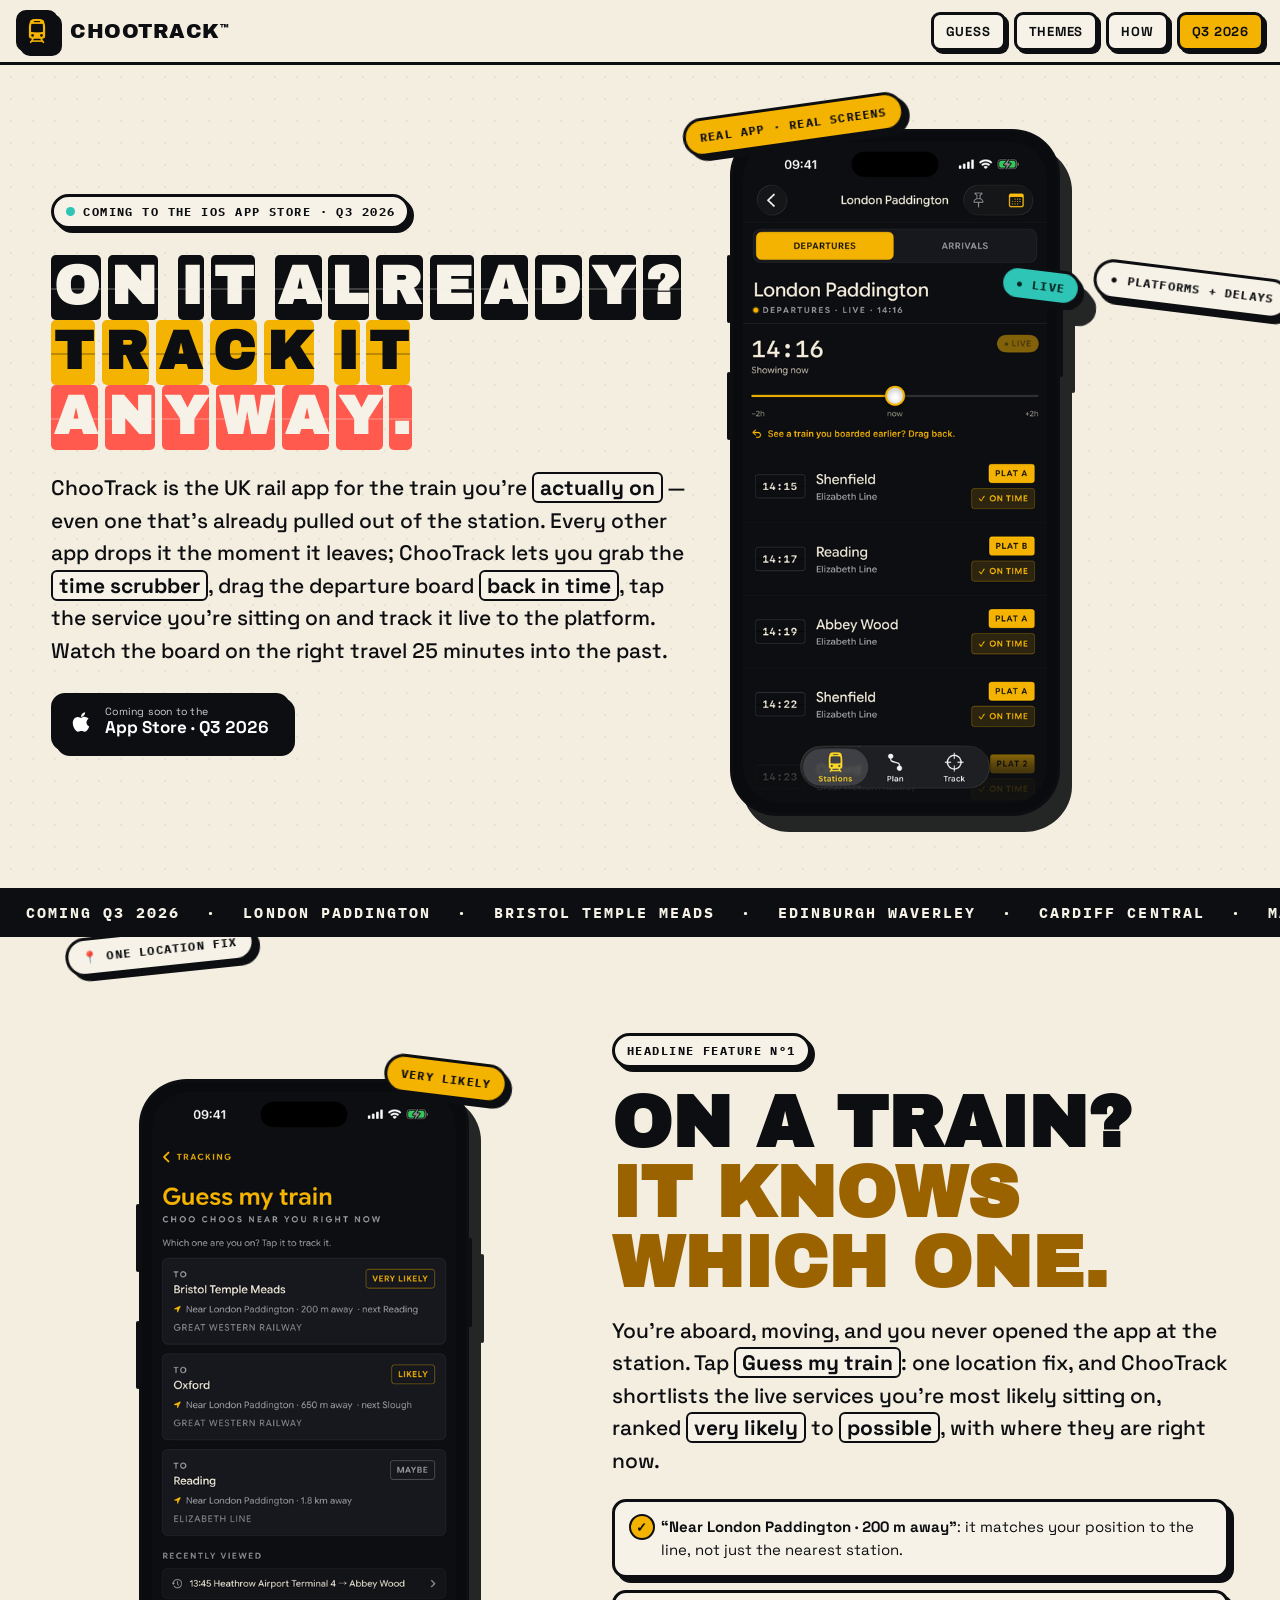
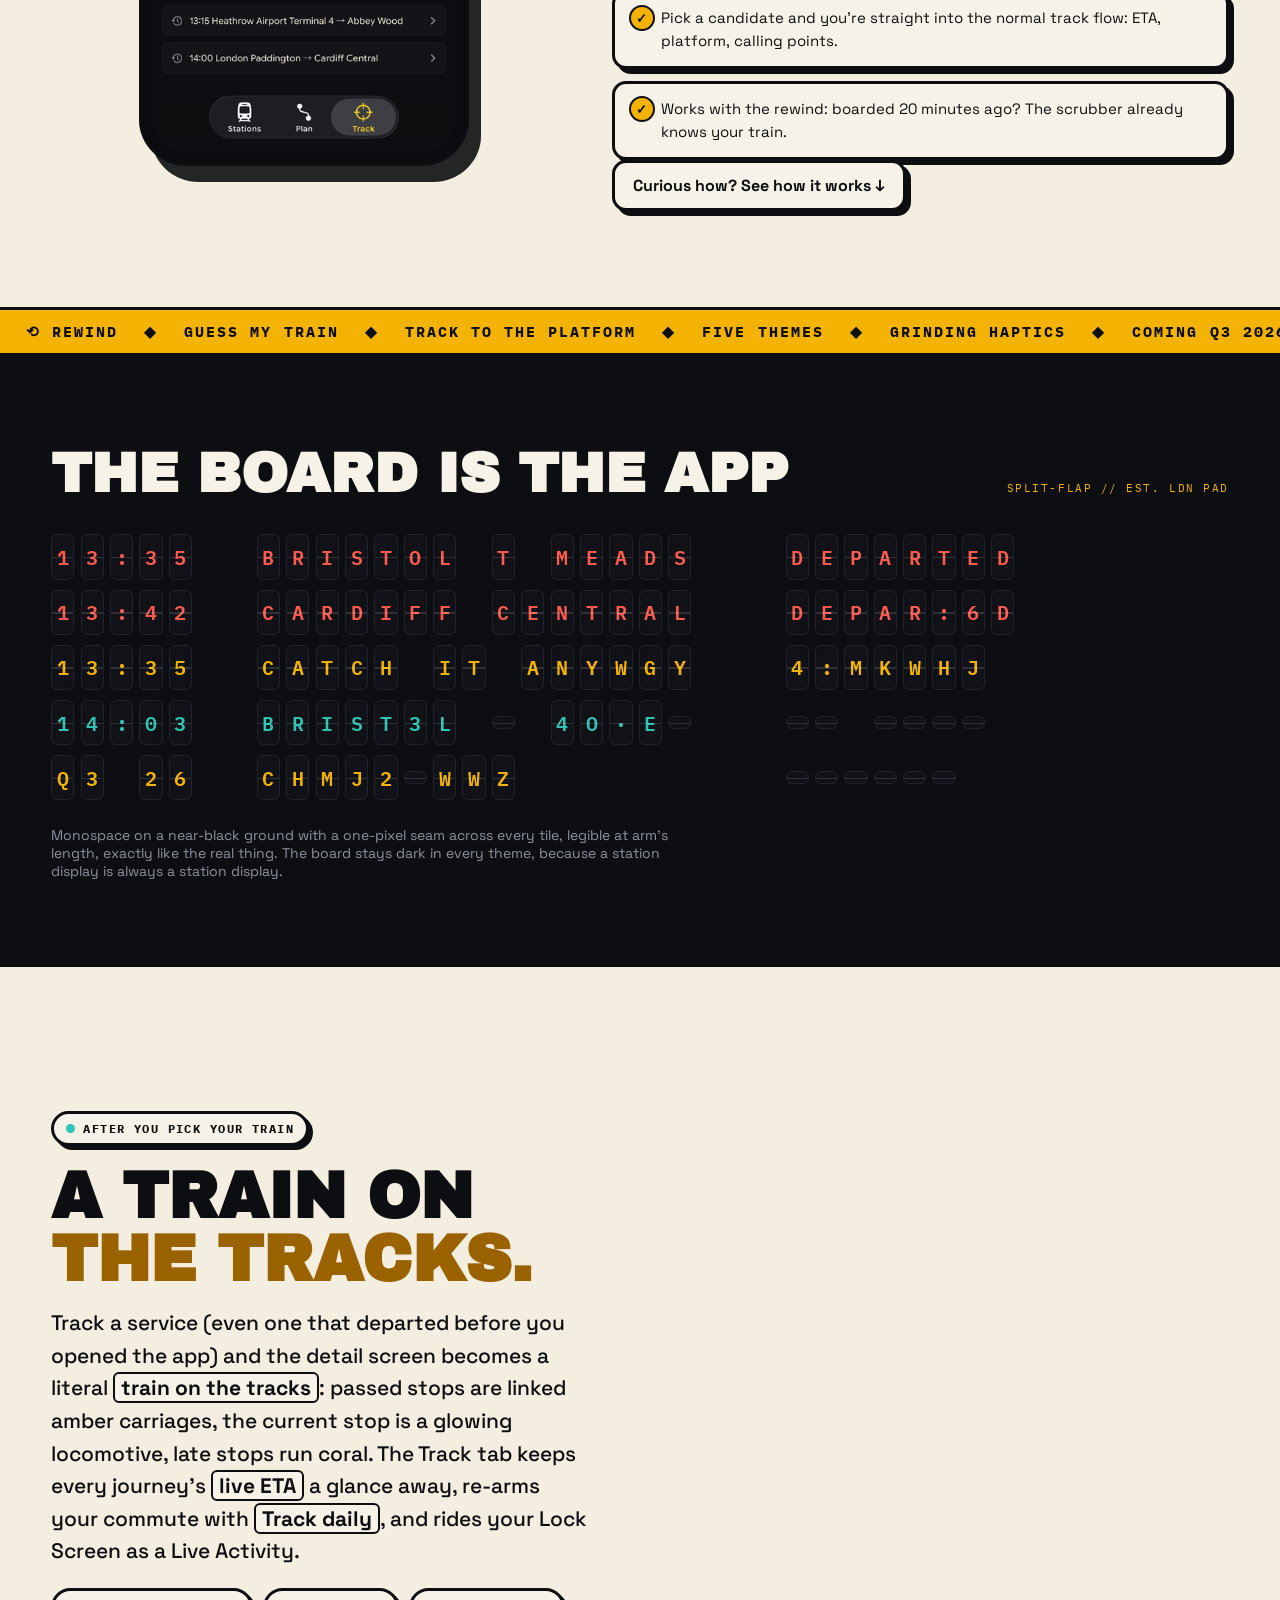
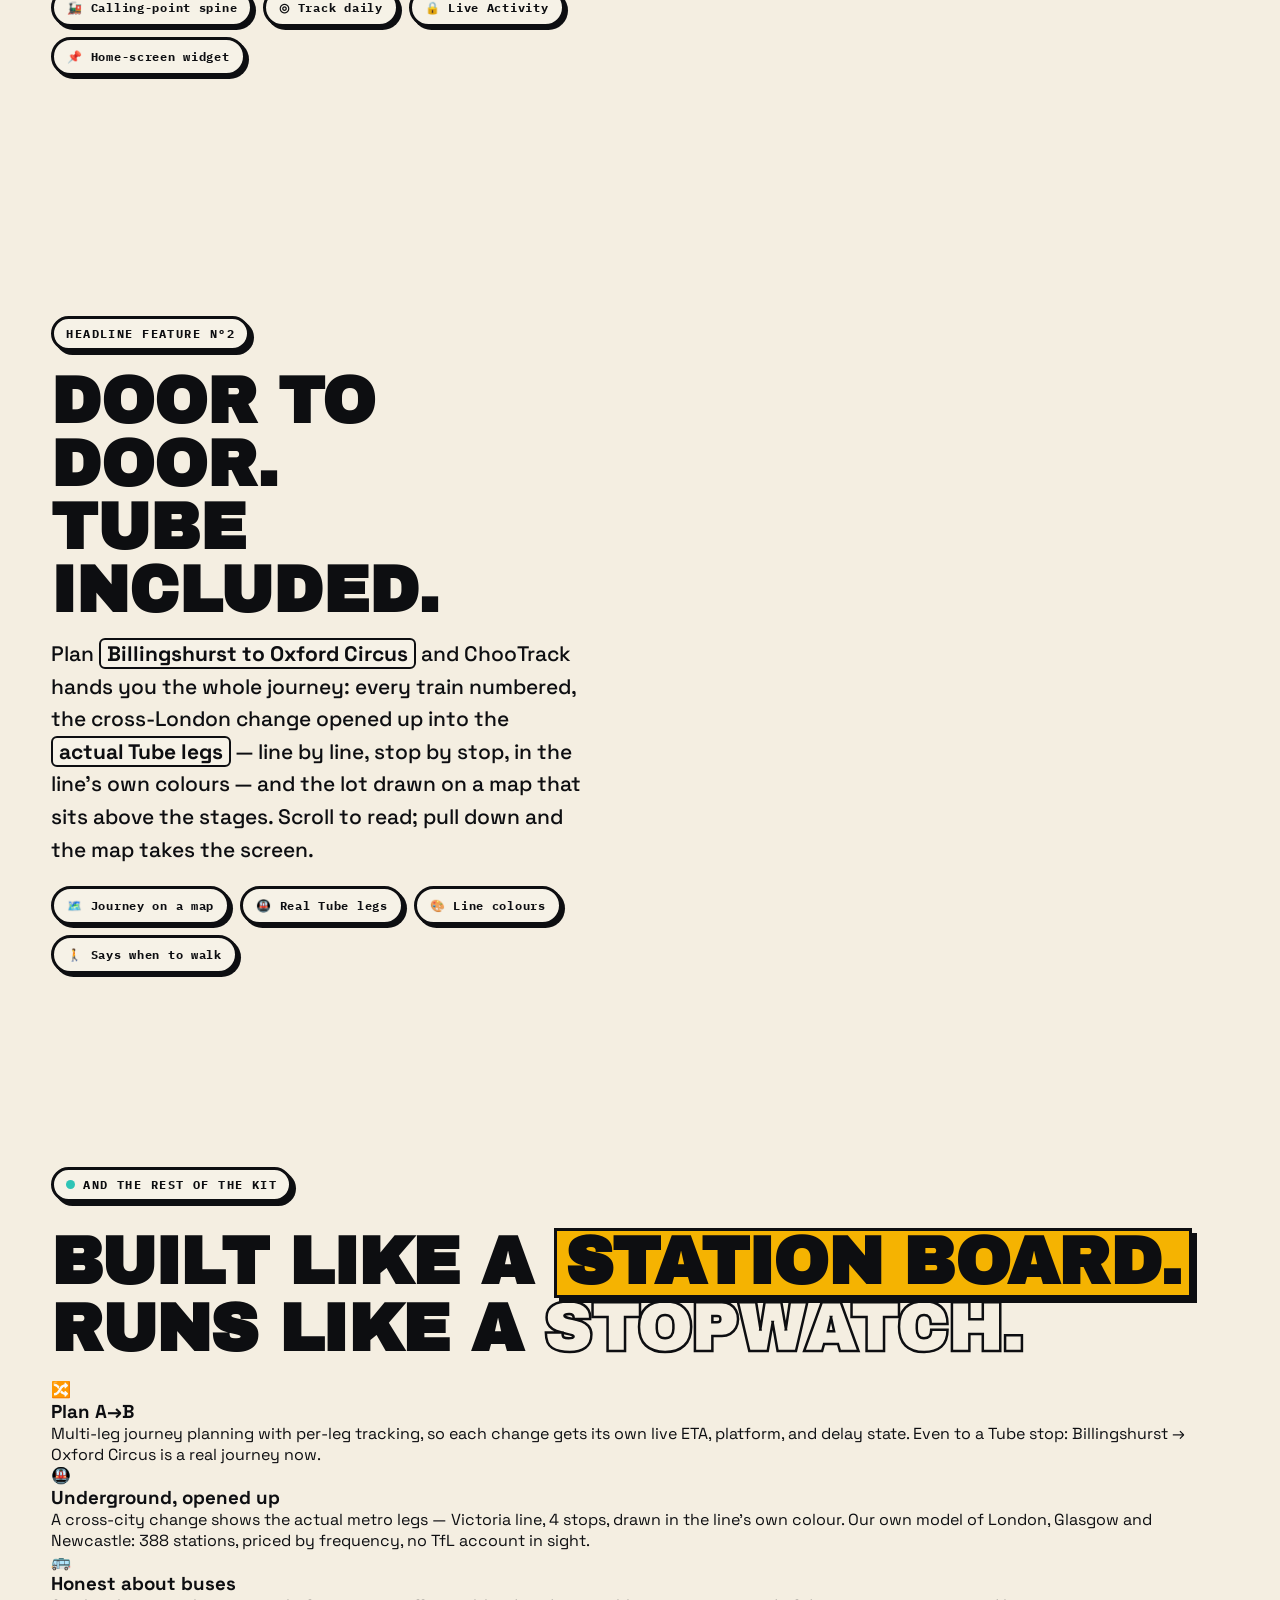
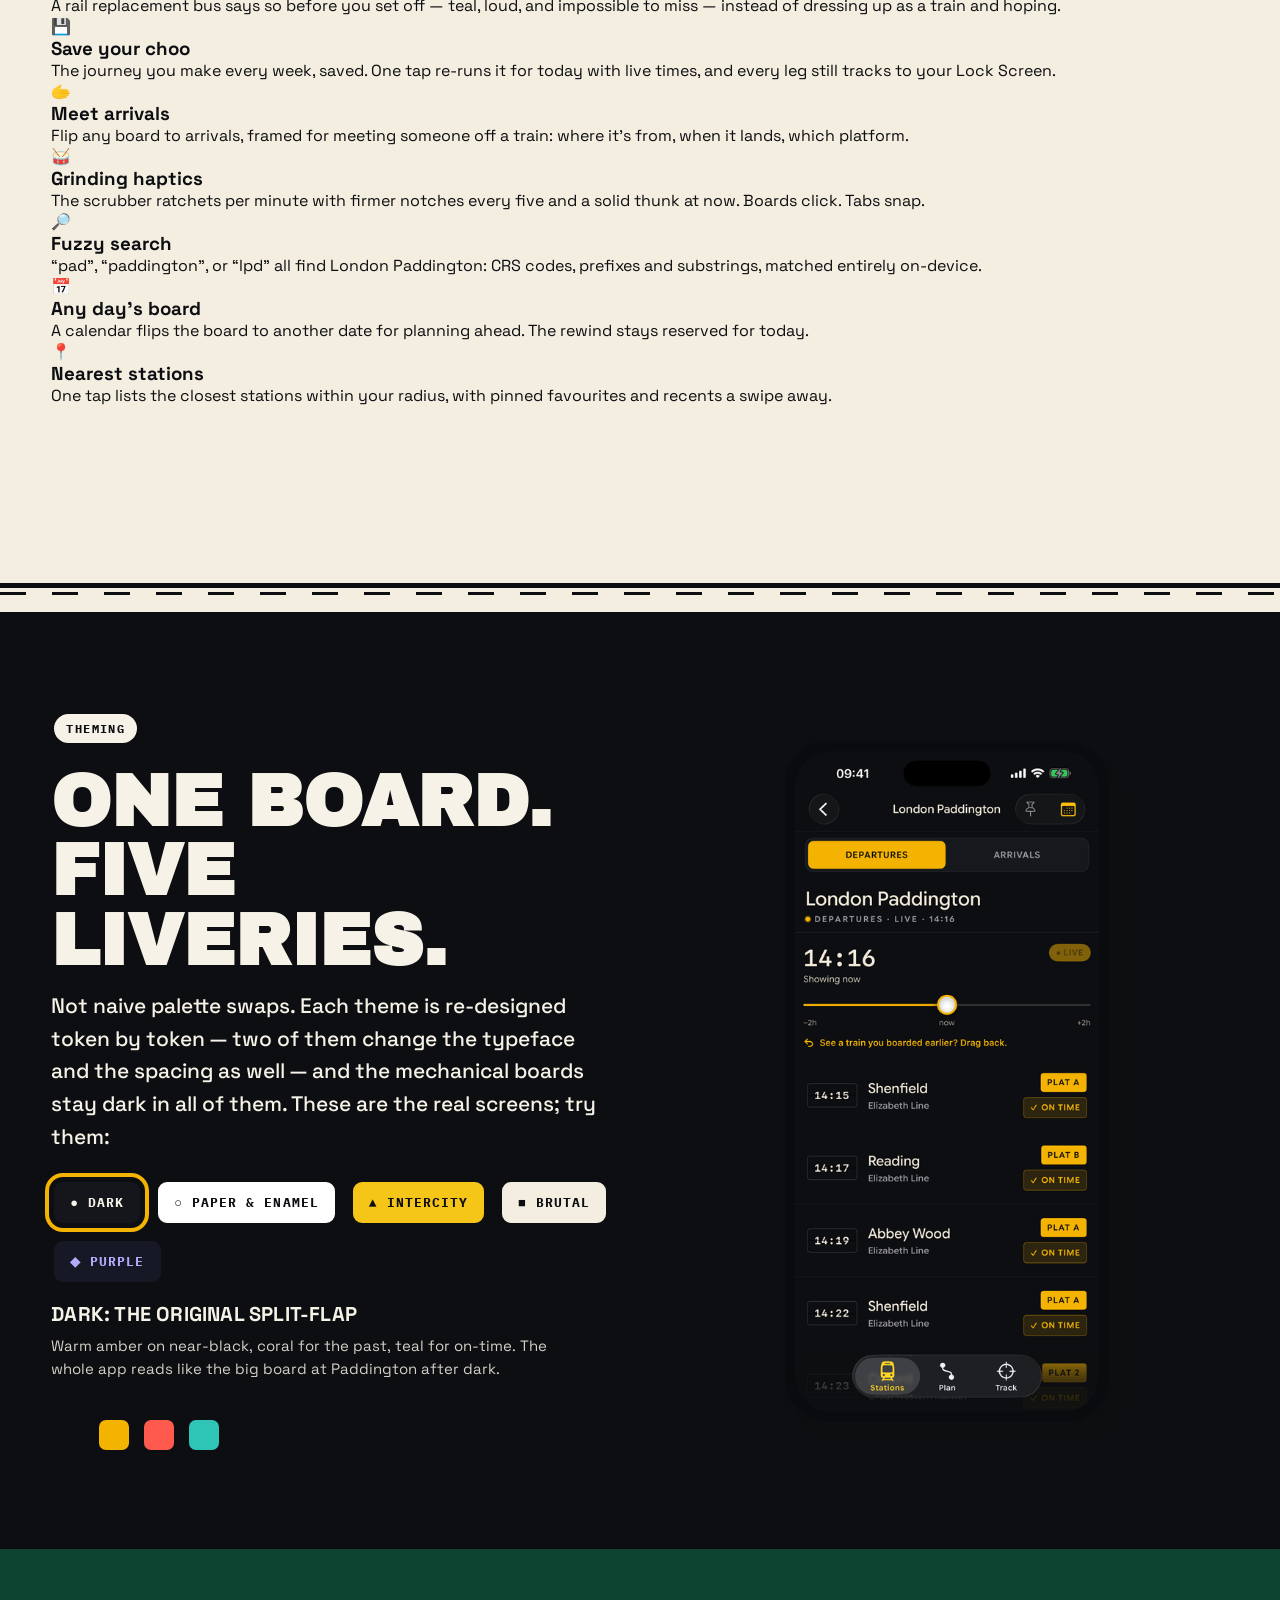
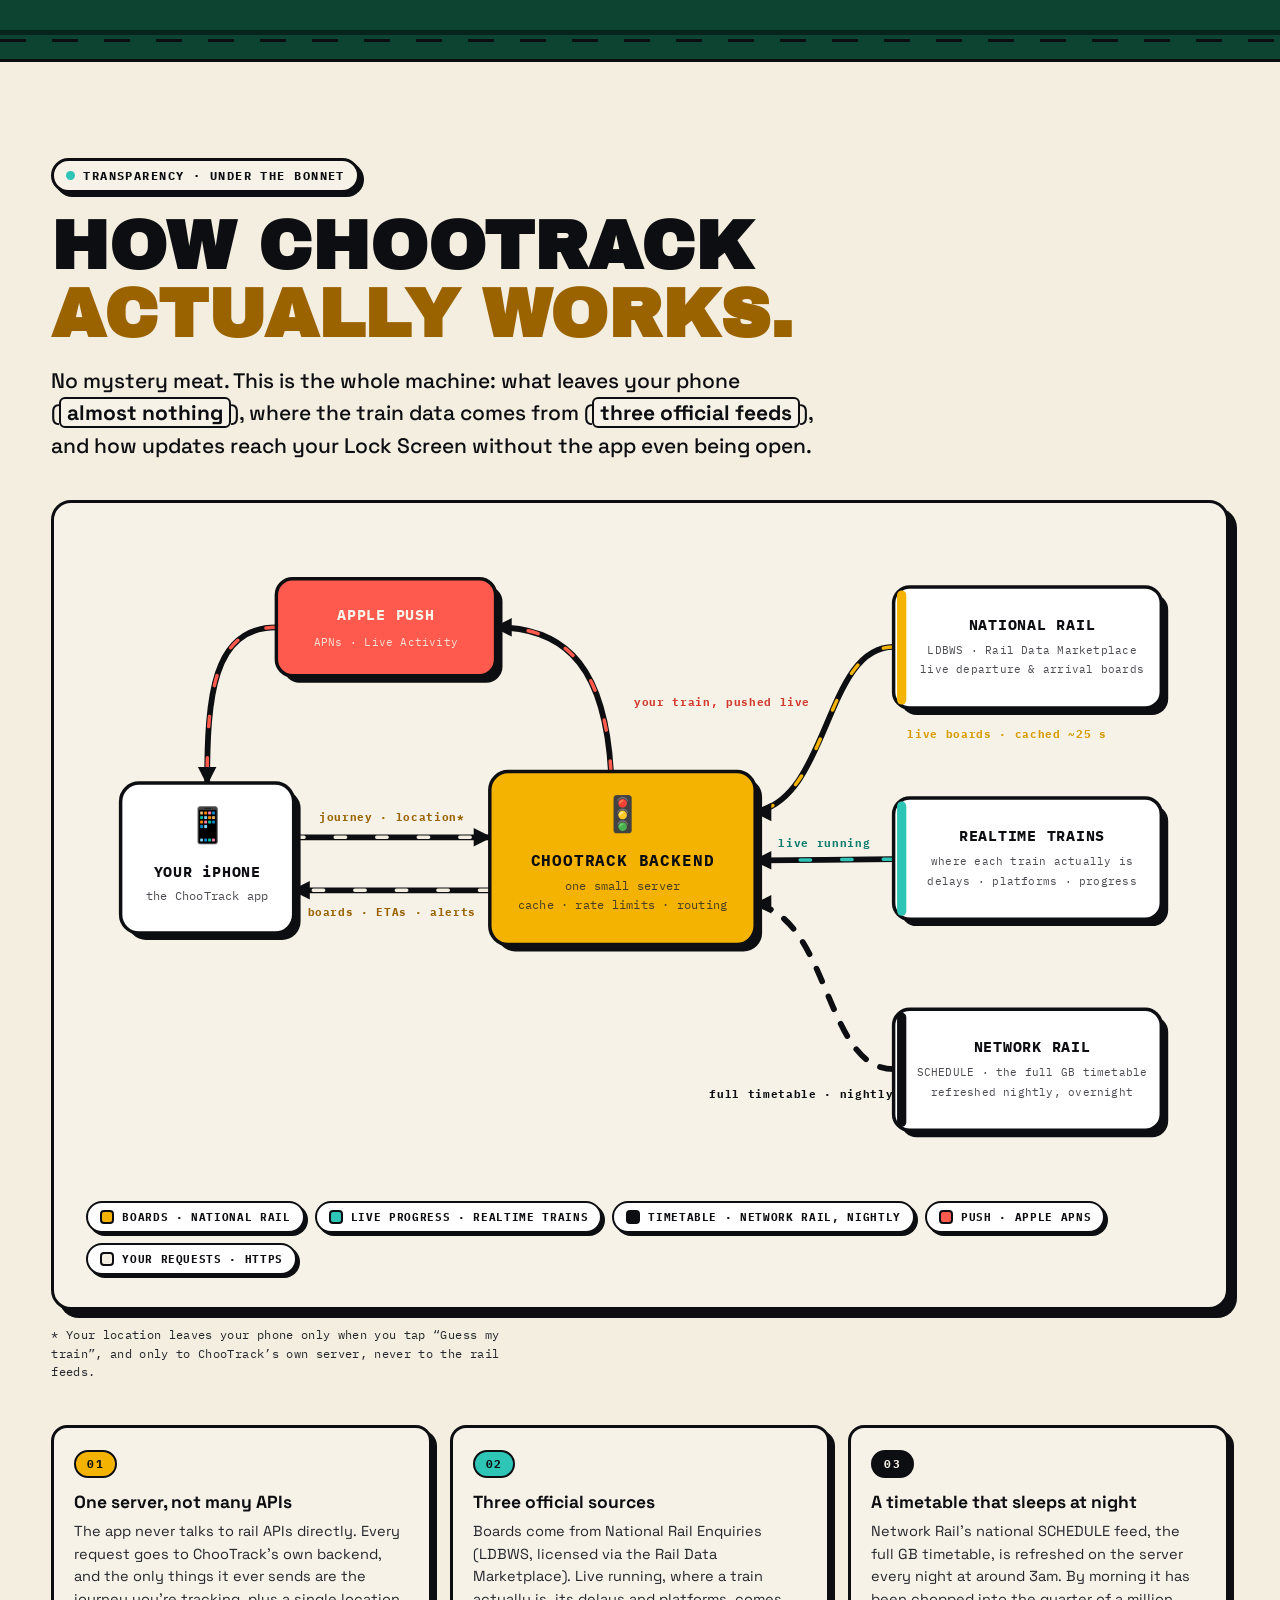
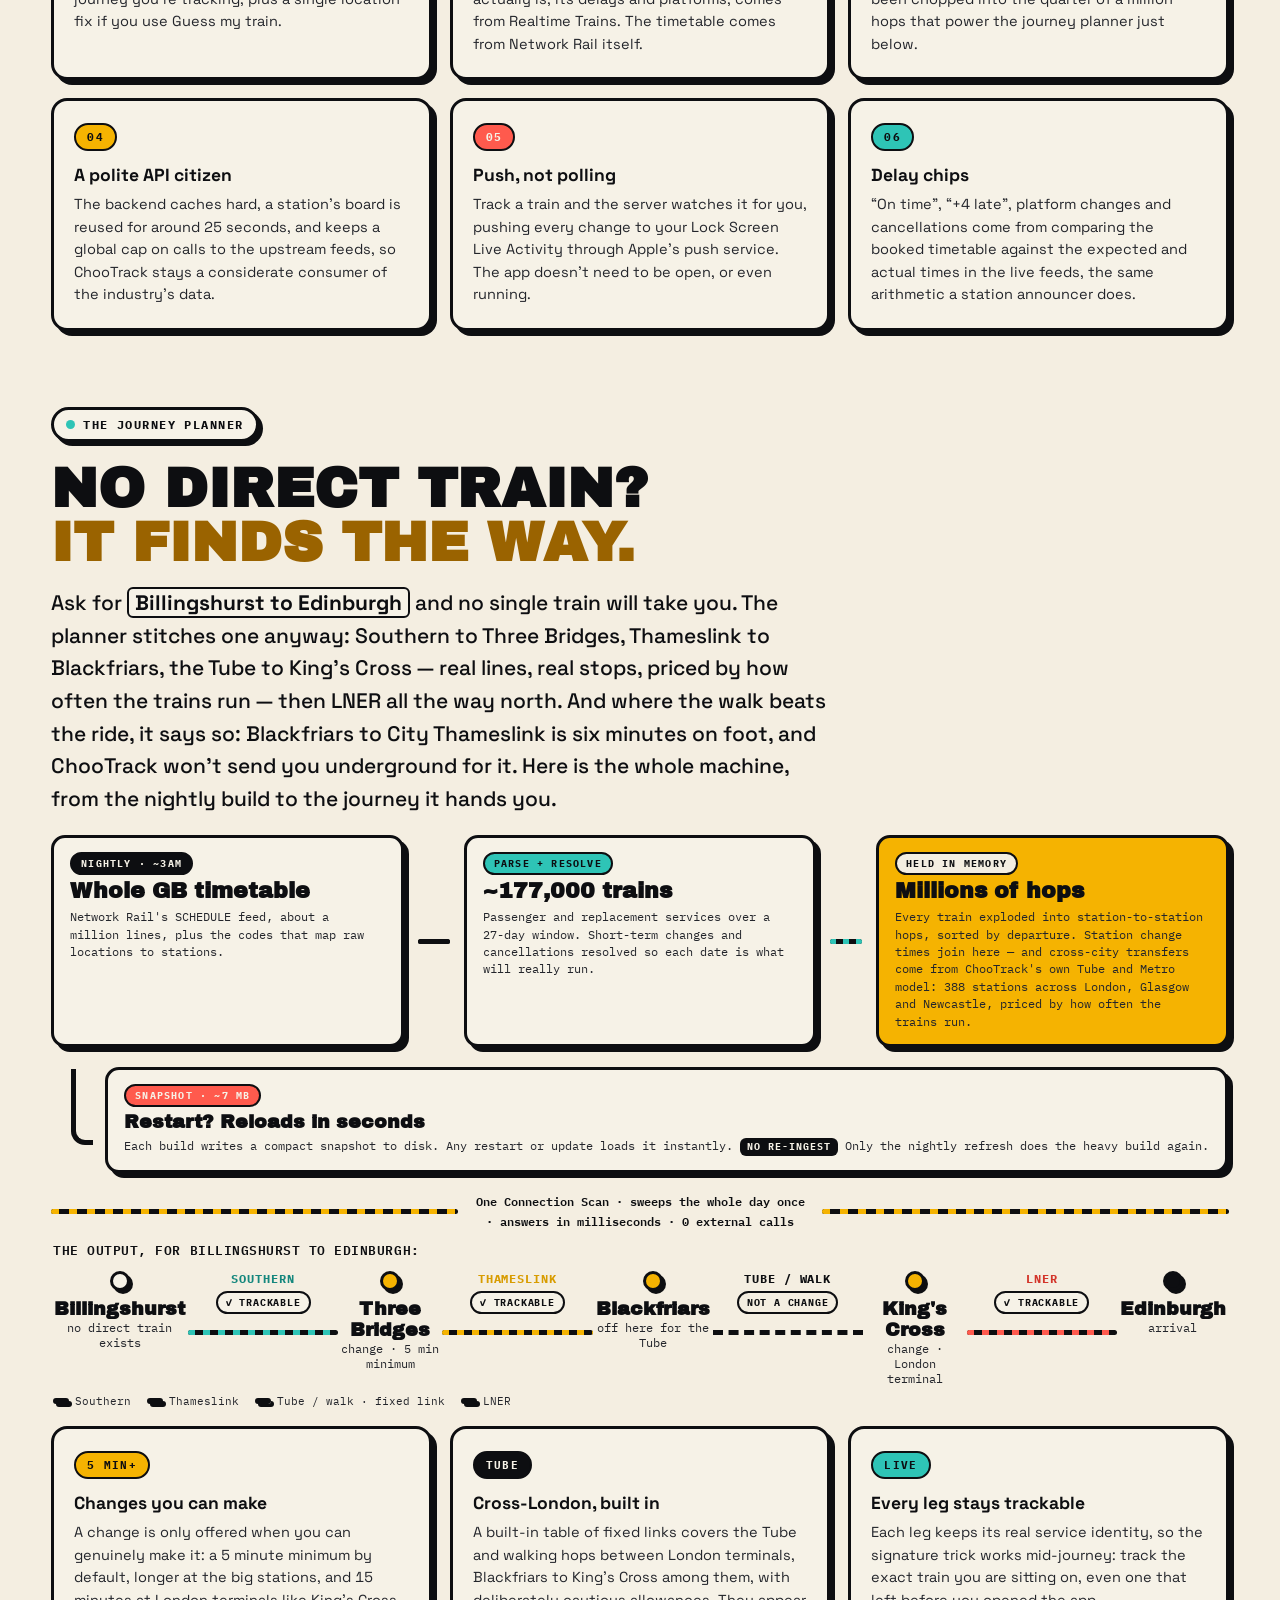
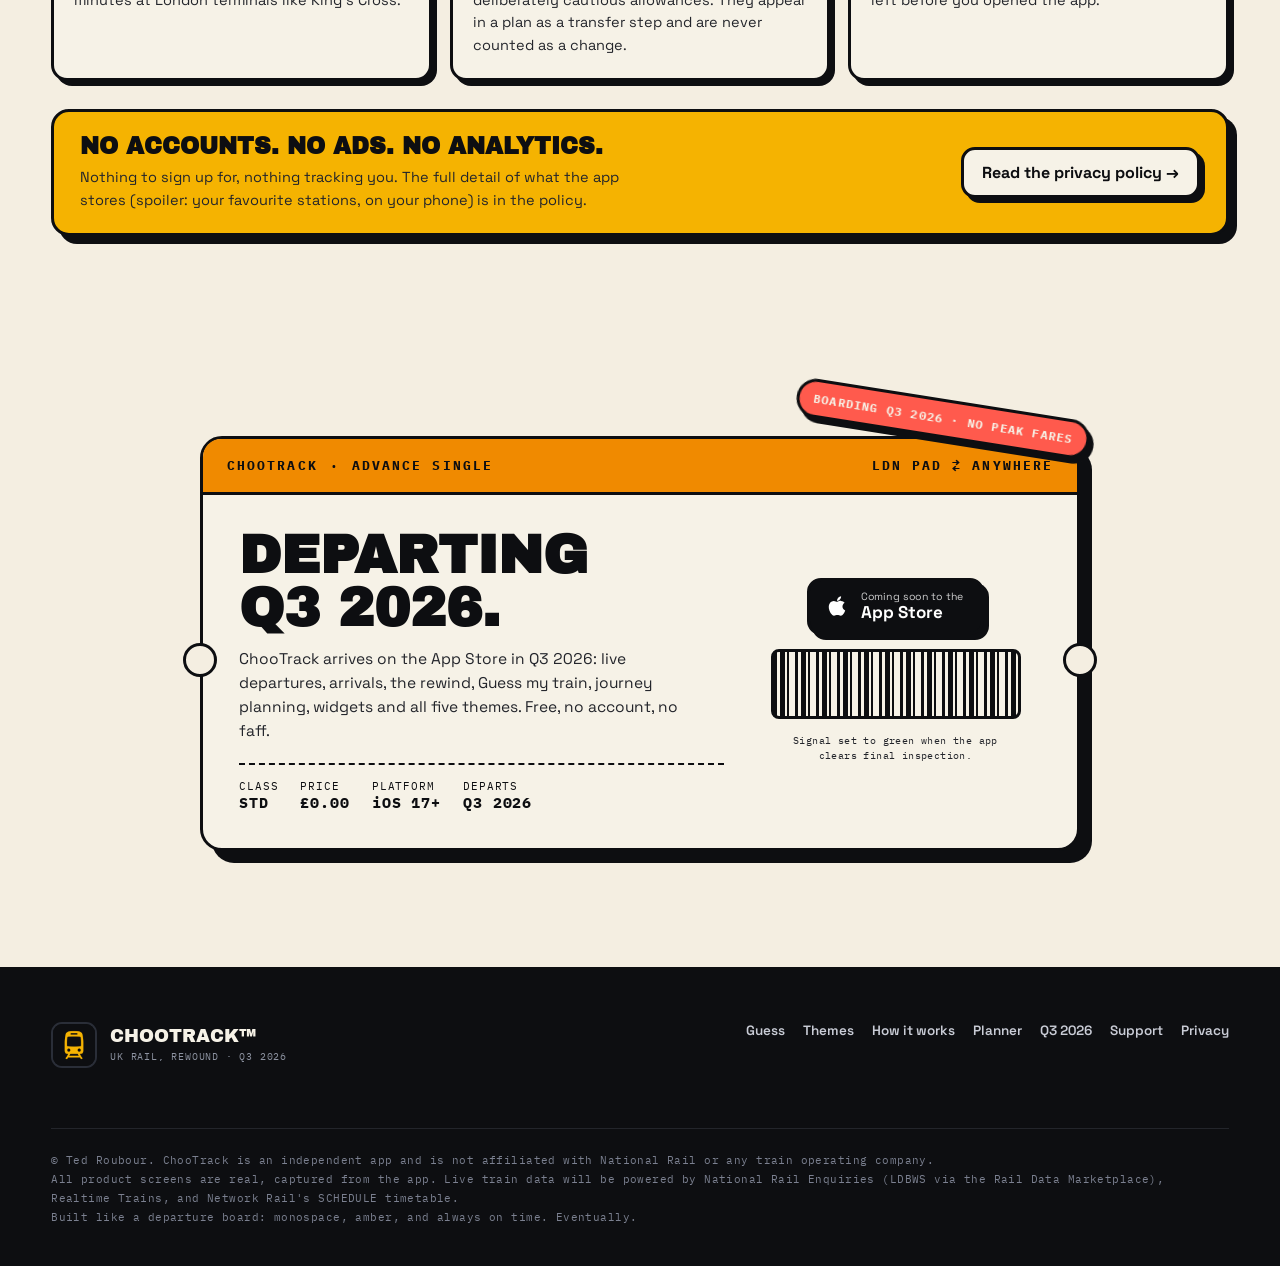
==== commit 9d35e806: "Headline nº2: door to door, Tube included A new section with two real screens: the journey map above" ====
--- a/index.html
+++ b/index.html
@@ -186,6 +186,46 @@
   </div>
 </section>
 
+
+<!-- ===================================================== PLANNER (headline) -->
+<section class="track-sec section" id="planner-feature">
+  <div class="wrap">
+    <div>
+      <span class="k-label reveal">Headline feature nº2</span>
+      <h2 class="sec-title reveal" style="--i:1">Door to door.<br><span class="g">Tube included.</span></h2>
+      <p class="sub reveal" style="--i:2">
+        Plan <b>Billingshurst to Oxford Circus</b> and ChooTrack hands you the whole
+        journey: every train numbered, the cross-London change opened up into the
+        <b>actual Tube legs</b> — line by line, stop by stop, in the line's own
+        colours — and the lot drawn on a map that sits above the stages. Scroll to
+        read; pull down and the map takes the screen.
+      </p>
+      <div class="mini-feats reveal" style="--i:3">
+        <span class="mf">🗺️ Journey on a map</span>
+        <span class="mf">🚇 Real Tube legs</span>
+        <span class="mf">🎨 Line colours</span>
+        <span class="mf">🚶 Says when to walk</span>
+      </div>
+    </div>
+    <div class="phones-duo">
+      <div class="phone small p1 reveal" style="--i:1;--rr:-6deg" data-tilt>
+        <div class="phone-frame">
+          <div class="phone-screen">
+            <img class="shot" src="shots/plan-map.png" alt="A planned journey from Billingshurst to Oxford Circus: the route drawn on a map above the numbered trains, with a walk card saying the street walk beats going underground">
+          </div>
+        </div>
+      </div>
+      <div class="phone small p2 reveal" style="--i:2;--rr:5deg" data-tilt>
+        <div class="phone-frame">
+          <div class="phone-screen">
+            <img class="shot" src="shots/plan-tube.png" alt="A cross-London Tube change opened up: one stop on the Bakerloo line, then eight stops to Angel on the Northern line, every station named on a line-coloured spine">
+          </div>
+        </div>
+      </div>
+    </div>
+  </div>
+</section>
+
 <!-- ============================================================== FEATURES -->
 <section class="features section" id="features">
   <div class="wrap">
@@ -476,9 +516,11 @@
       <p class="sub reveal" style="--i:2">
         Ask for <b>Billingshurst to Edinburgh</b> and no single train will take you.
         The planner stitches one anyway: Southern to Three Bridges, Thameslink to
-        Blackfriars, a short Tube or walk to King's Cross, then LNER all the way
-        north. Two changes and a cross-London transfer, joined up automatically. Here
-        is the whole machine, from the nightly build to the journey it hands you.
+        Blackfriars, the Tube to King's Cross — real lines, real stops, priced by
+        how often the trains run — then LNER all the way north. And where the walk
+        beats the ride, it says so: Blackfriars to City Thameslink is six minutes on
+        foot, and ChooTrack won't send you underground for it. Here is the whole
+        machine, from the nightly build to the journey it hands you.
       </p>
 
       <!-- The pipeline: nightly build, snapshot loop, then the scan, feeding the strip -->
@@ -491,21 +533,21 @@
         <span class="pl-arrow" aria-hidden="true"><span class="pl-dash ink"></span></span>
         <div class="pl-stage">
           <span class="pl-tag teal">Parse + resolve</span>
-          <b>~70,000 trains</b>
-          <small>Passenger only, for the next 3 days. Short-term changes and cancellations resolved so each date is what will really run.</small>
+          <b>~177,000 trains</b>
+          <small>Passenger and replacement services over a 27-day window. Short-term changes and cancellations resolved so each date is what will really run.</small>
         </div>
         <span class="pl-arrow" aria-hidden="true"><span class="pl-dash teal"></span></span>
         <div class="pl-stage hot">
           <span class="pl-tag amber">Held in memory</span>
-          <b>~255,000 hops</b>
-          <small>Every train exploded into station-to-station hops, sorted by departure. Cross-London fixed links and station change times join here.</small>
+          <b>Millions of hops</b>
+          <small>Every train exploded into station-to-station hops, sorted by departure. Station change times join here — and cross-city transfers come from ChooTrack's own Tube and Metro model: 388 stations across London, Glasgow and Newcastle, priced by how often the trains run.</small>
         </div>
 
         <!-- snapshot loop off the in-memory store -->
         <div class="pl-loop">
           <span class="pl-loop-arm" aria-hidden="true"></span>
           <div class="pl-snap">
-            <span class="pl-tag coral">Snapshot · ~3 MB</span>
+            <span class="pl-tag coral">Snapshot · ~7 MB</span>
             <b>Restart? Reloads in seconds</b>
             <small>Each build writes a compact snapshot to disk. Any restart or update loads it instantly. <span class="pl-chip">NO RE-INGEST</span> Only the nightly refresh does the heavy build again.</small>
           </div>
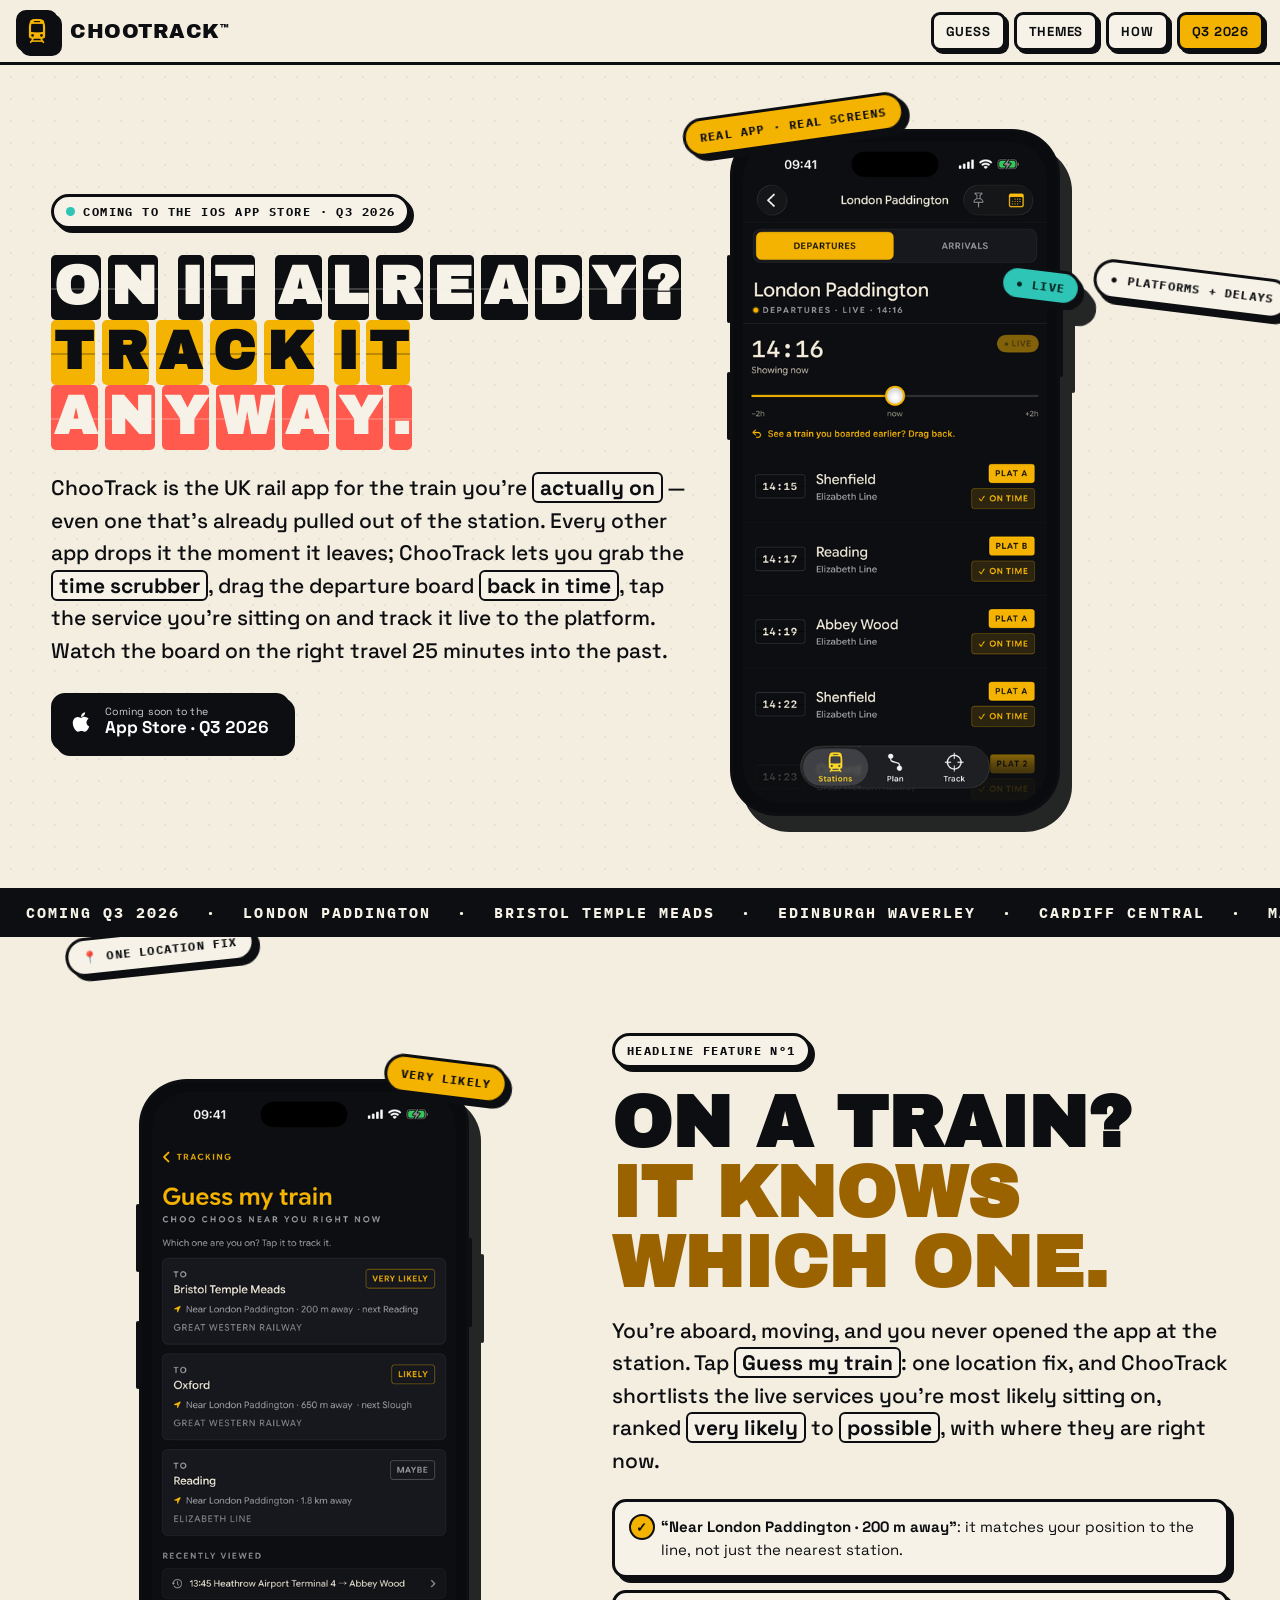
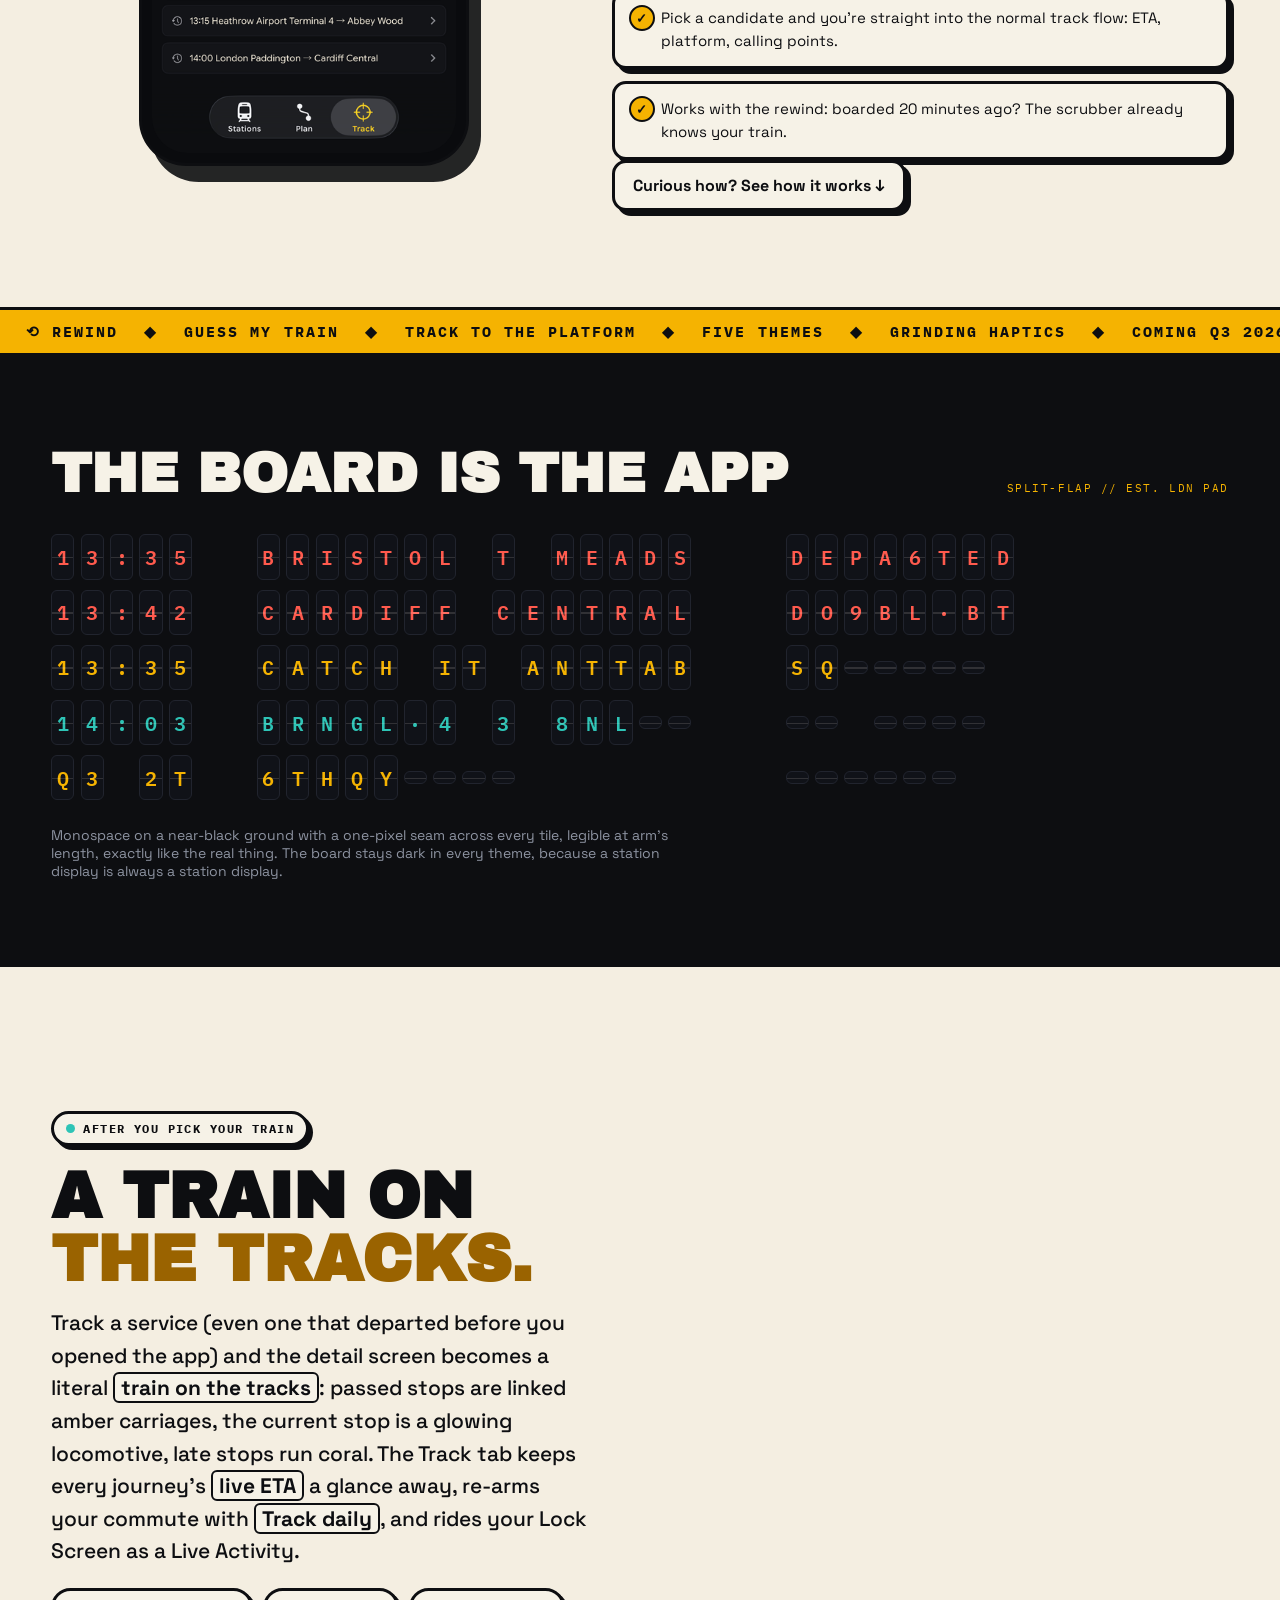
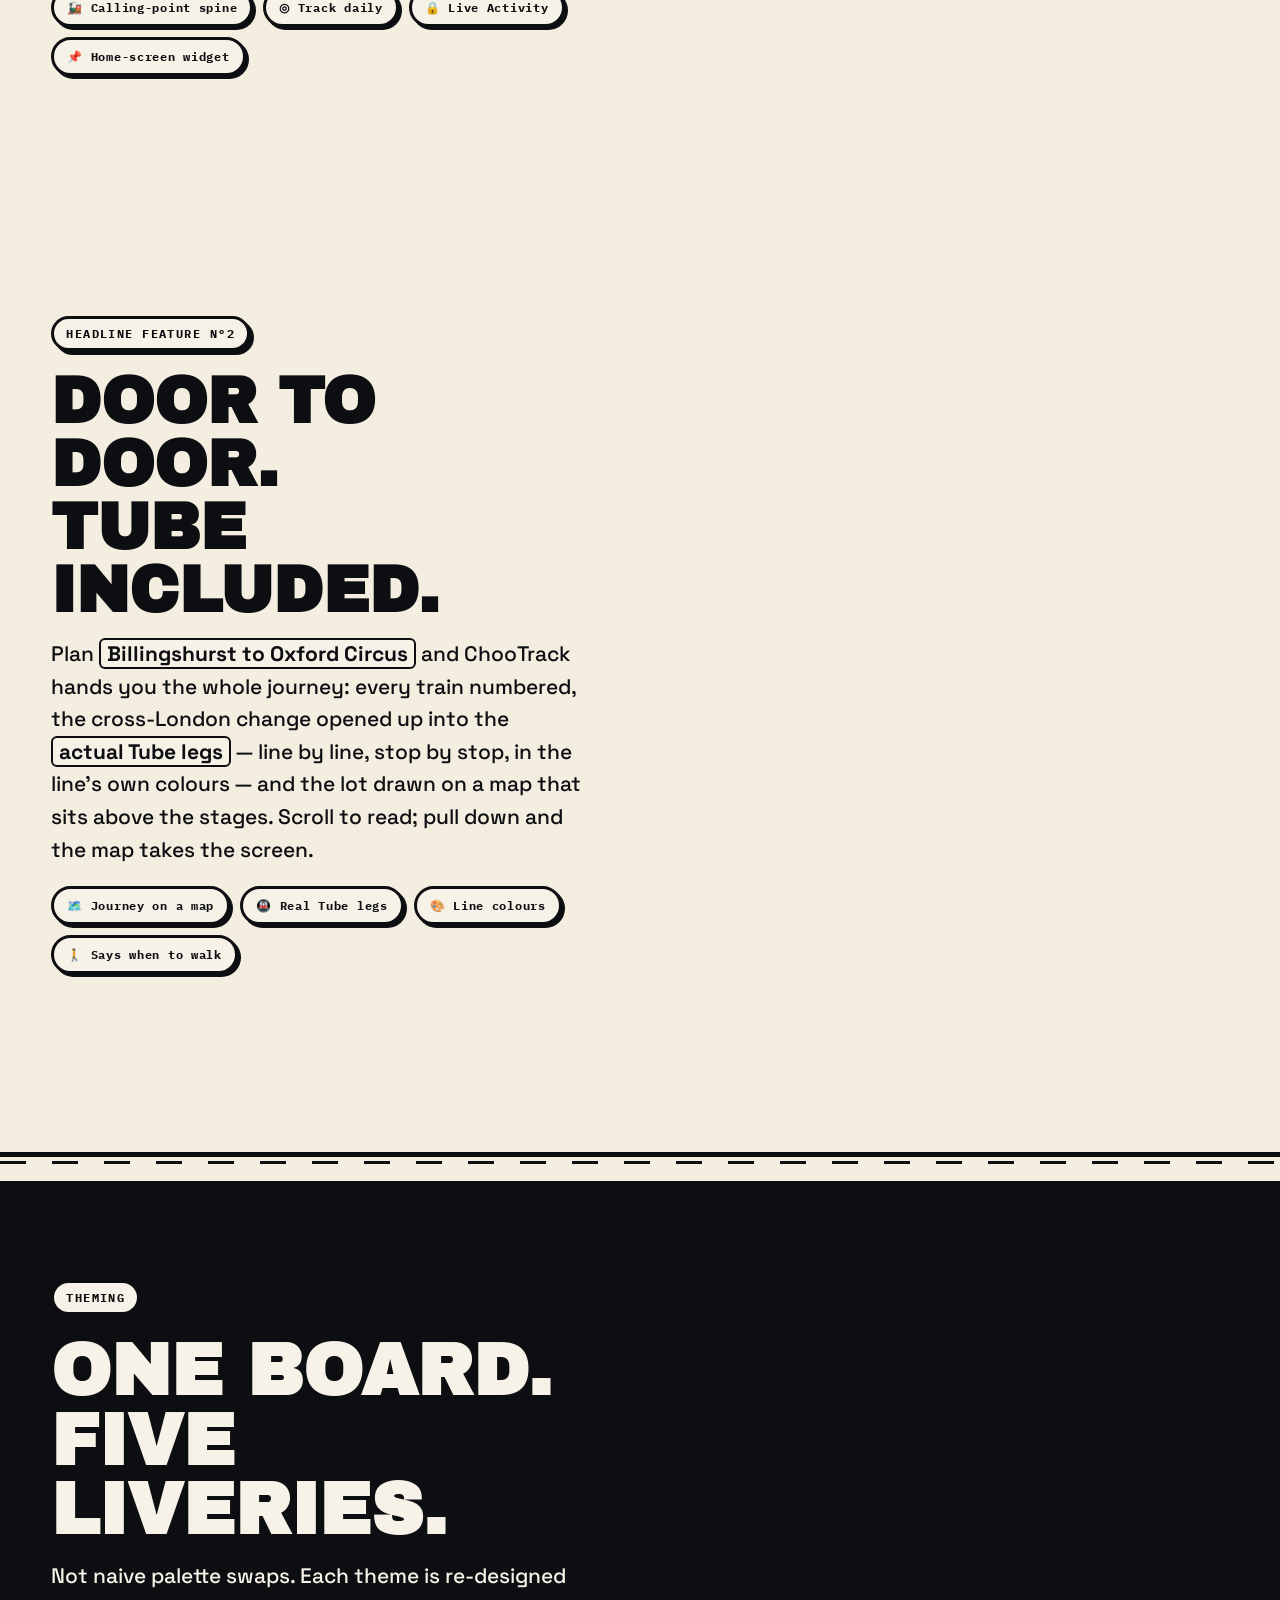
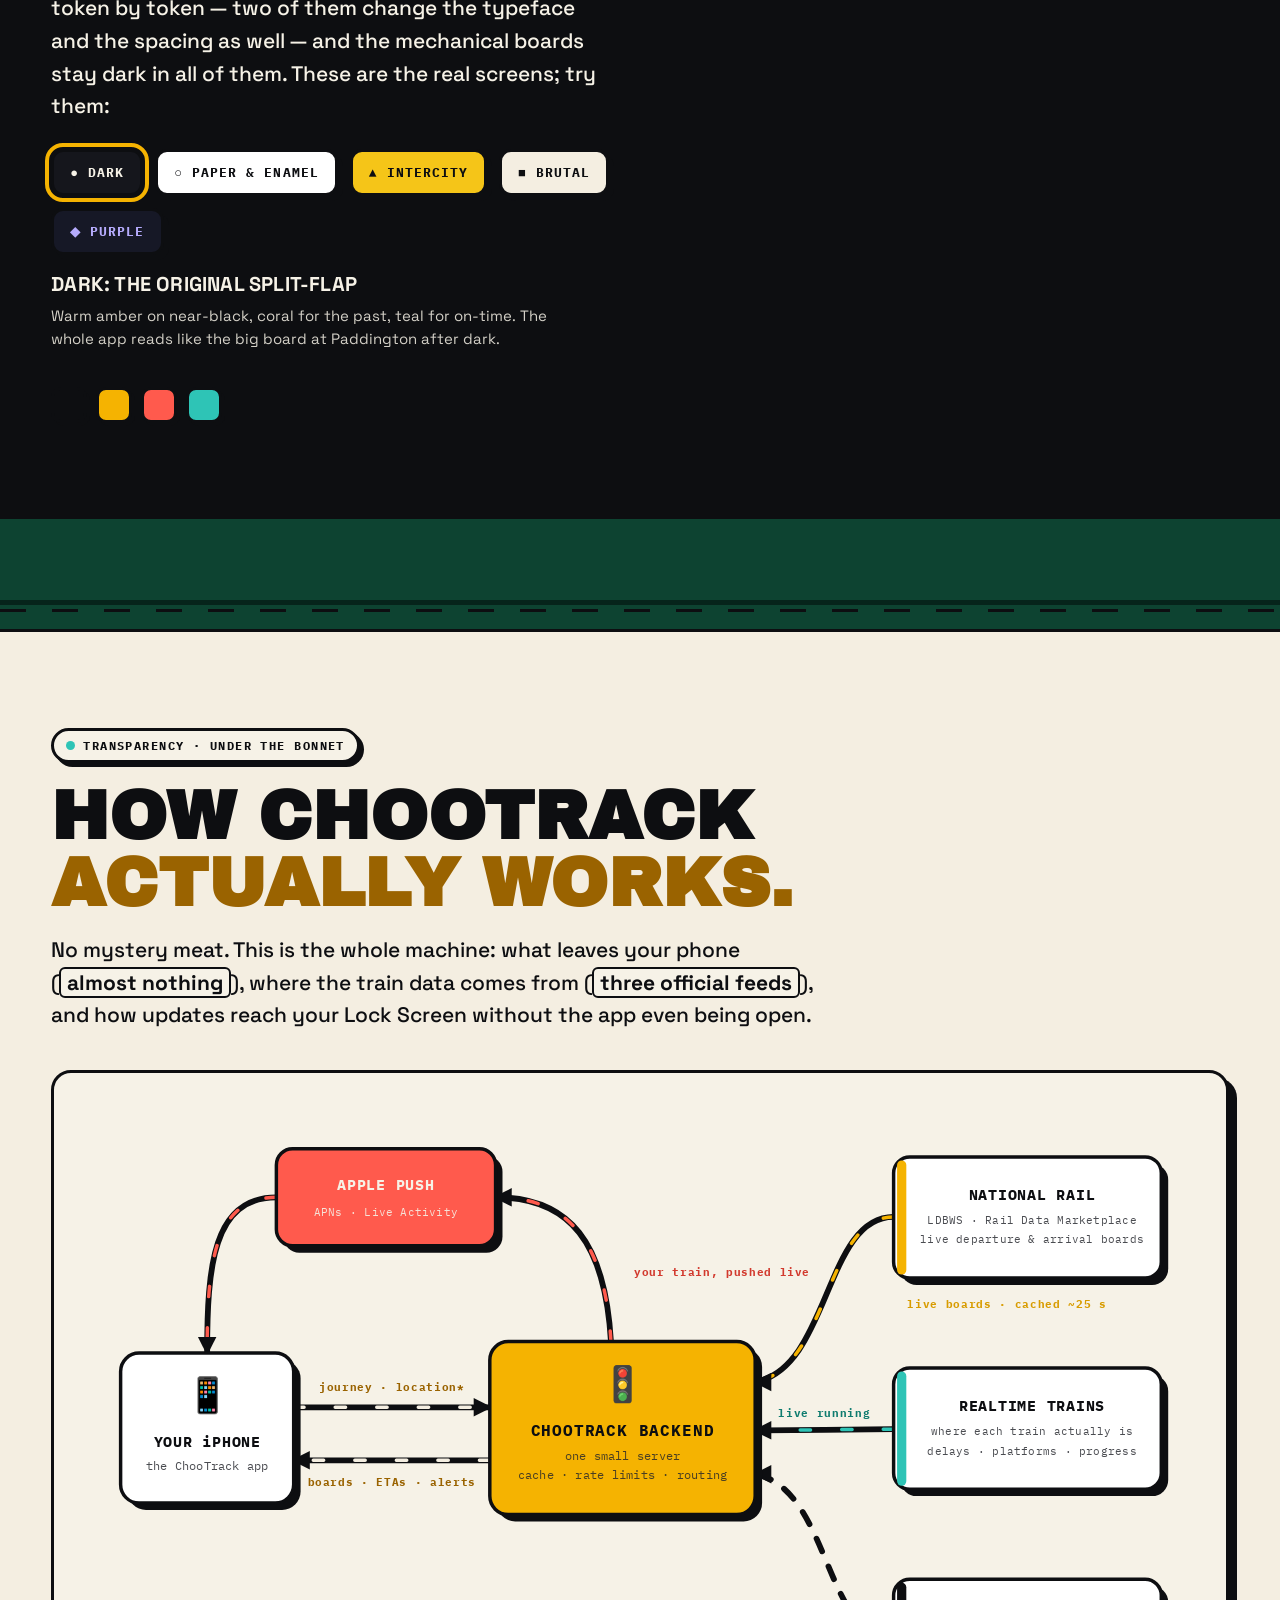
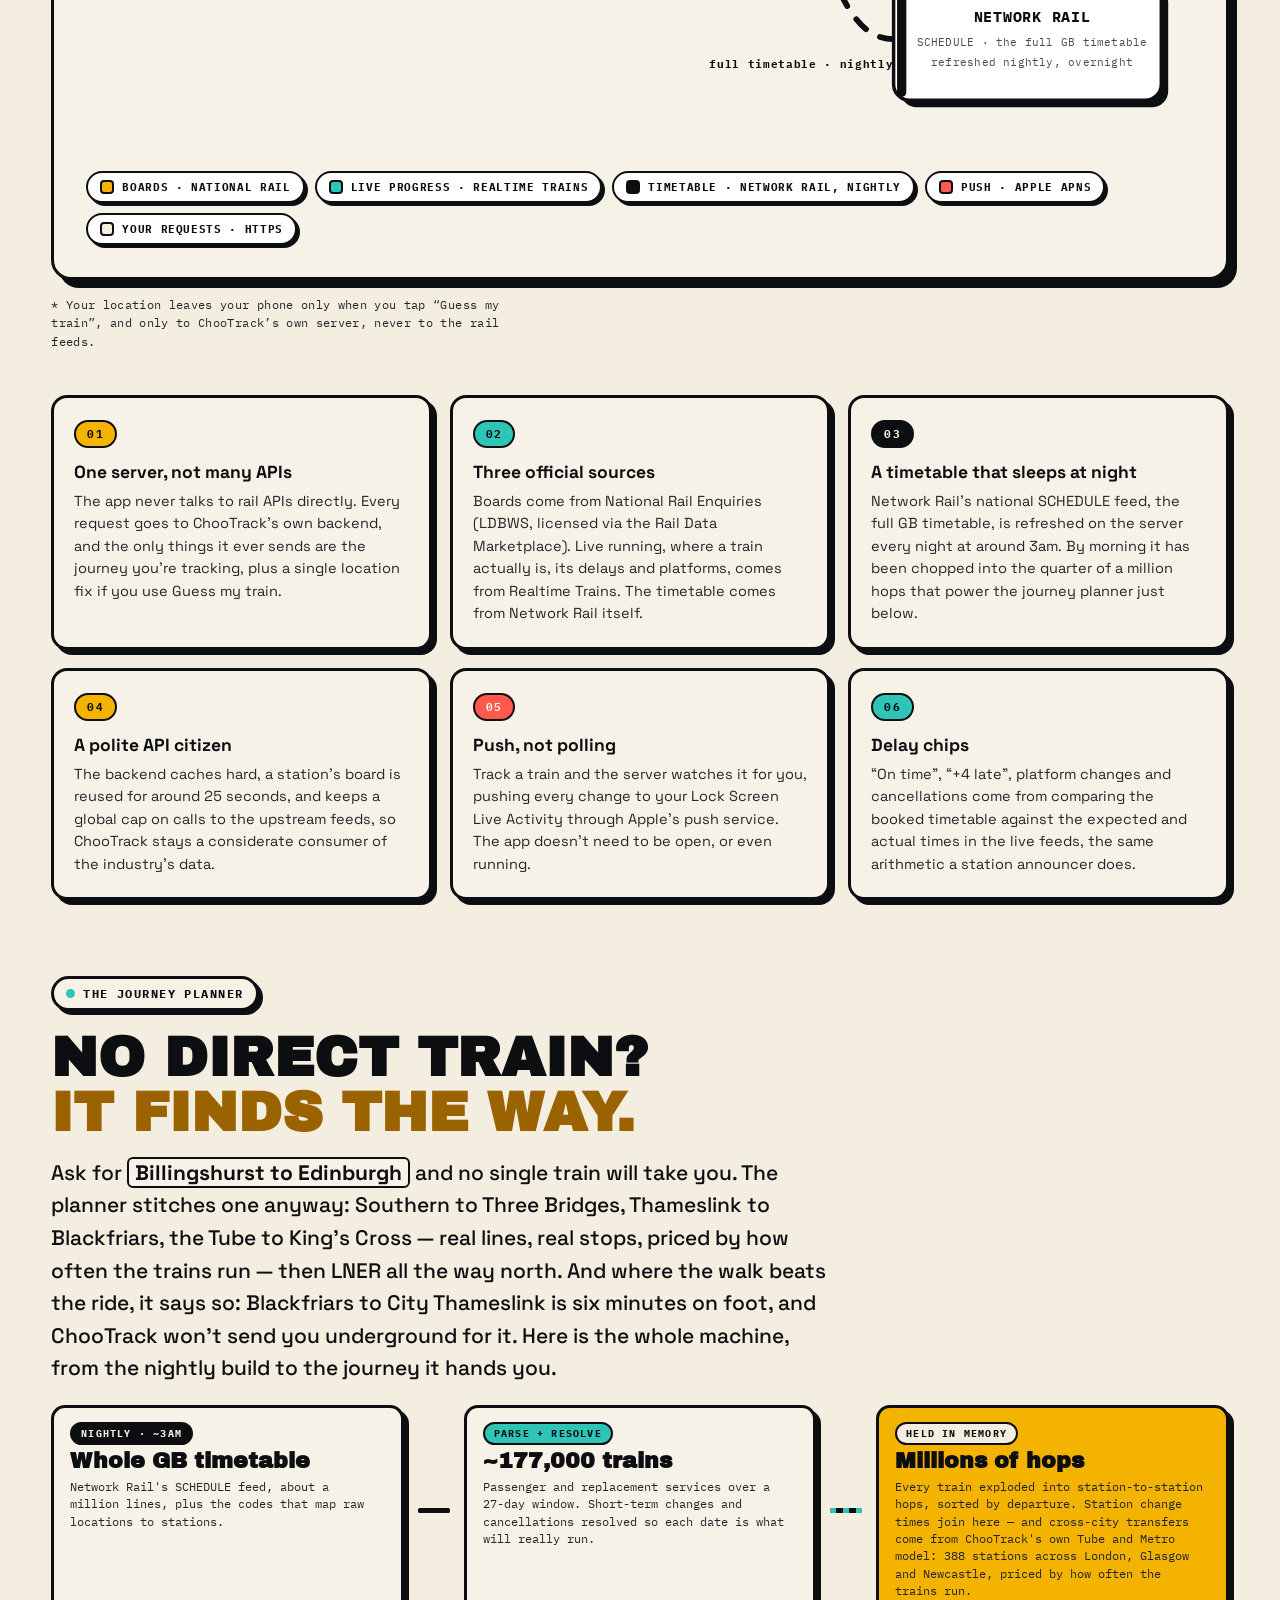
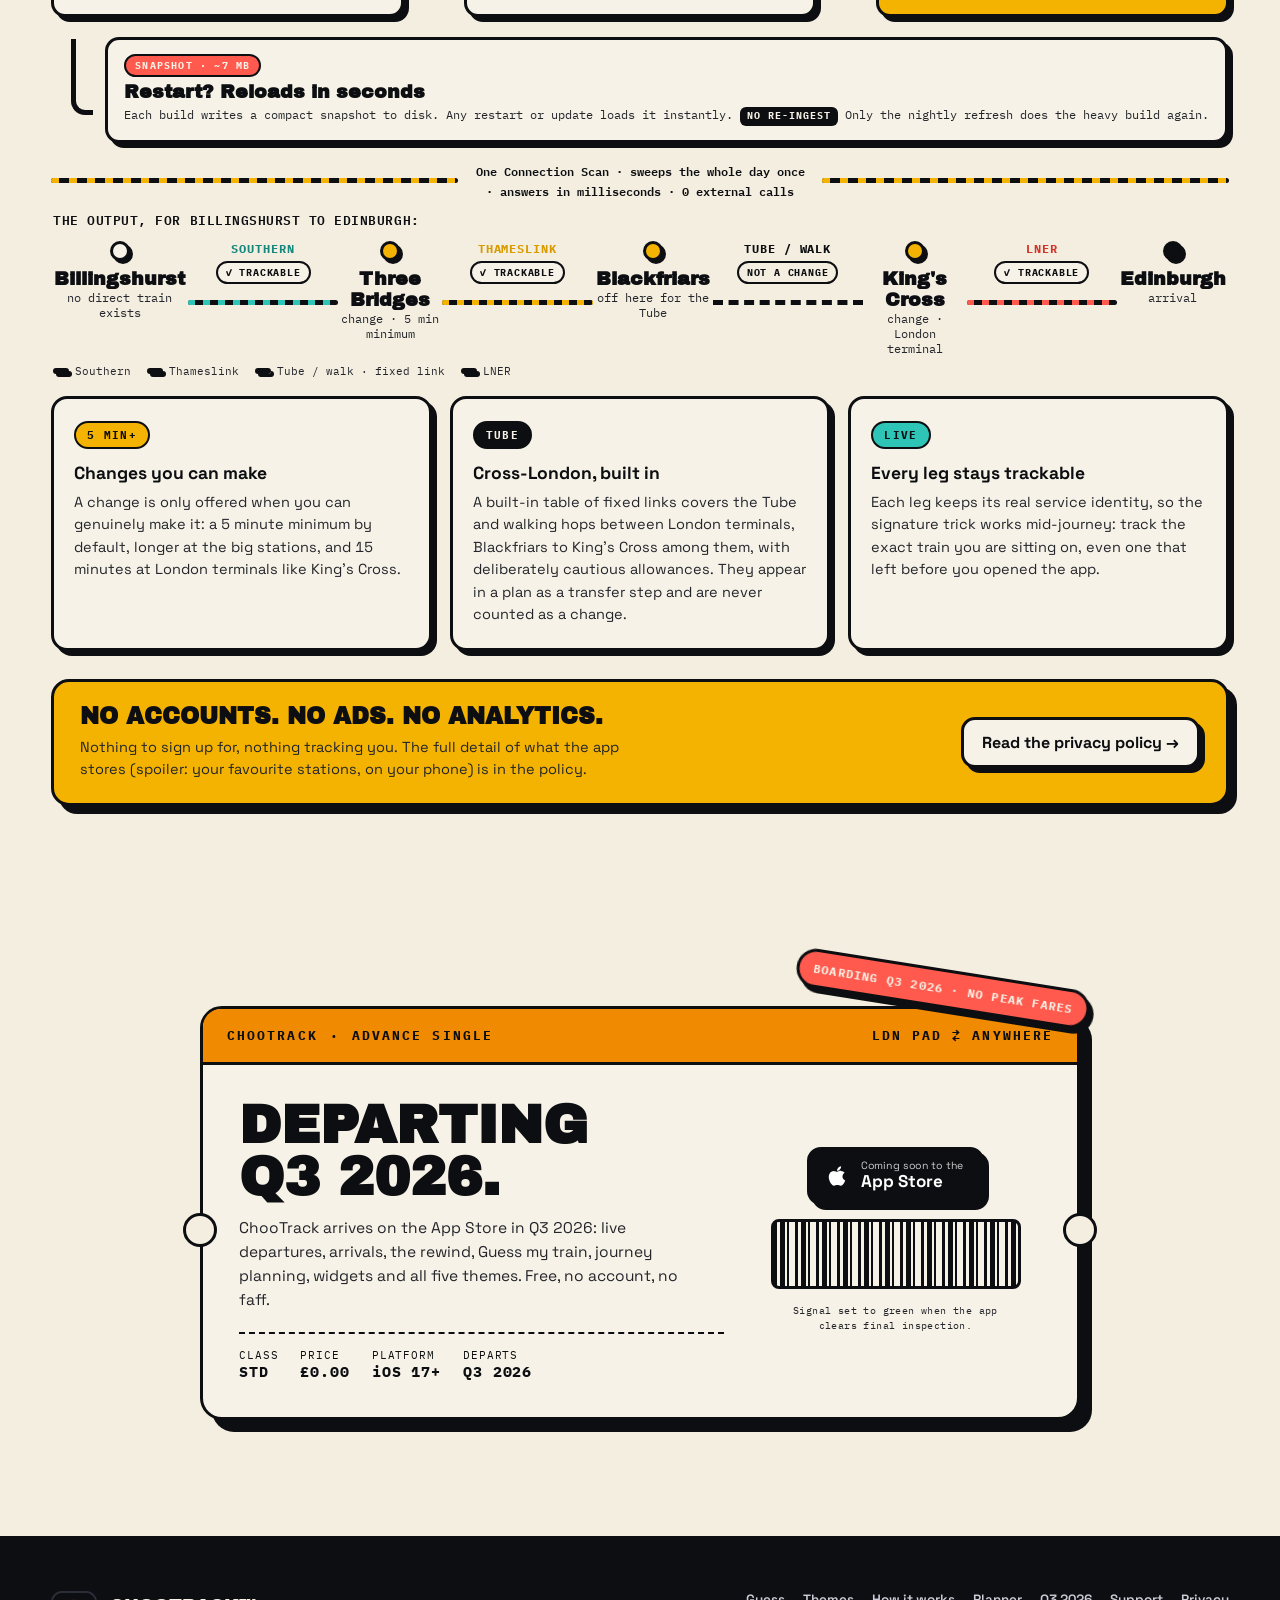
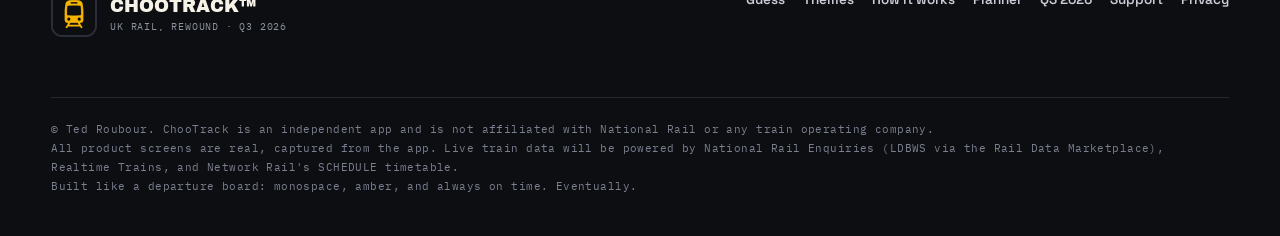
==== commit d51ed18c: "Remove the feature-grid section" ====
--- a/index.html
+++ b/index.html
@@ -226,28 +226,6 @@
   </div>
 </section>
 
-<!-- ============================================================== FEATURES -->
-<section class="features section" id="features">
-  <div class="wrap">
-    <span class="k-label reveal"><span class="dot"></span> And the rest of the kit</span>
-    <h2 class="h-giant reveal" style="--i:1;font-size:clamp(30px,5.2vw,72px)">
-      <span class="row">Built like a <span class="hl-amber">station board.</span></span>
-      <span class="row">Runs like a <span class="outline">stopwatch.</span></span>
-    </h2>
-
-    <div class="grid">
-      <div class="fcard reveal" style="--i:0;--rr:-2deg"><div class="ic">🔀</div><h3>Plan A→B</h3><p>Multi-leg journey planning with per-leg tracking, so each change gets its own live ETA, platform, and delay state. Even to a Tube stop: Billingshurst → Oxford Circus is a real journey now.</p></div>
-      <div class="fcard reveal" style="--i:1;--rr:1deg"><div class="ic">🚇</div><h3>Underground, opened up</h3><p>A cross-city change shows the actual metro legs — Victoria line, 4 stops, drawn in the line's own colour. Our own model of London, Glasgow and Newcastle: 388 stations, priced by frequency, no TfL account in sight.</p></div>
-      <div class="fcard reveal" style="--i:2;--rr:-2deg"><div class="ic">🚌</div><h3>Honest about buses</h3><p>A rail replacement bus says so before you set off — teal, loud, and impossible to miss — instead of dressing up as a train and hoping.</p></div>
-      <div class="fcard reveal" style="--i:3;--rr:2deg"><div class="ic">💾</div><h3>Save your choo</h3><p>The journey you make every week, saved. One tap re-runs it for today with live times, and every leg still tracks to your Lock Screen.</p></div>
-      <div class="fcard reveal" style="--i:1;--rr:2deg"><div class="ic">🫱</div><h3>Meet arrivals</h3><p>Flip any board to arrivals, framed for meeting someone off a train: where it's from, when it lands, which platform.</p></div>
-      <div class="fcard reveal" style="--i:2;--rr:-1deg"><div class="ic">🥁</div><h3>Grinding haptics</h3><p>The scrubber ratchets per minute with firmer notches every five and a solid thunk at now. Boards click. Tabs snap.</p></div>
-      <div class="fcard reveal" style="--i:3;--rr:2deg"><div class="ic">🔎</div><h3>Fuzzy search</h3><p>“pad”, “paddington”, or “lpd” all find London Paddington: CRS codes, prefixes and substrings, matched entirely on-device.</p></div>
-      <div class="fcard reveal" style="--i:0;--rr:2deg"><div class="ic">📅</div><h3>Any day's board</h3><p>A calendar flips the board to another date for planning ahead. The rewind stays reserved for today.</p></div>
-      <div class="fcard reveal" style="--i:1;--rr:-2deg"><div class="ic">📍</div><h3>Nearest stations</h3><p>One tap lists the closest stations within your radius, with pinned favourites and recents a swipe away.</p></div>
-    </div>
-  </div>
-</section>
 
 <!-- train divider -->
 <div class="trainline" data-train>
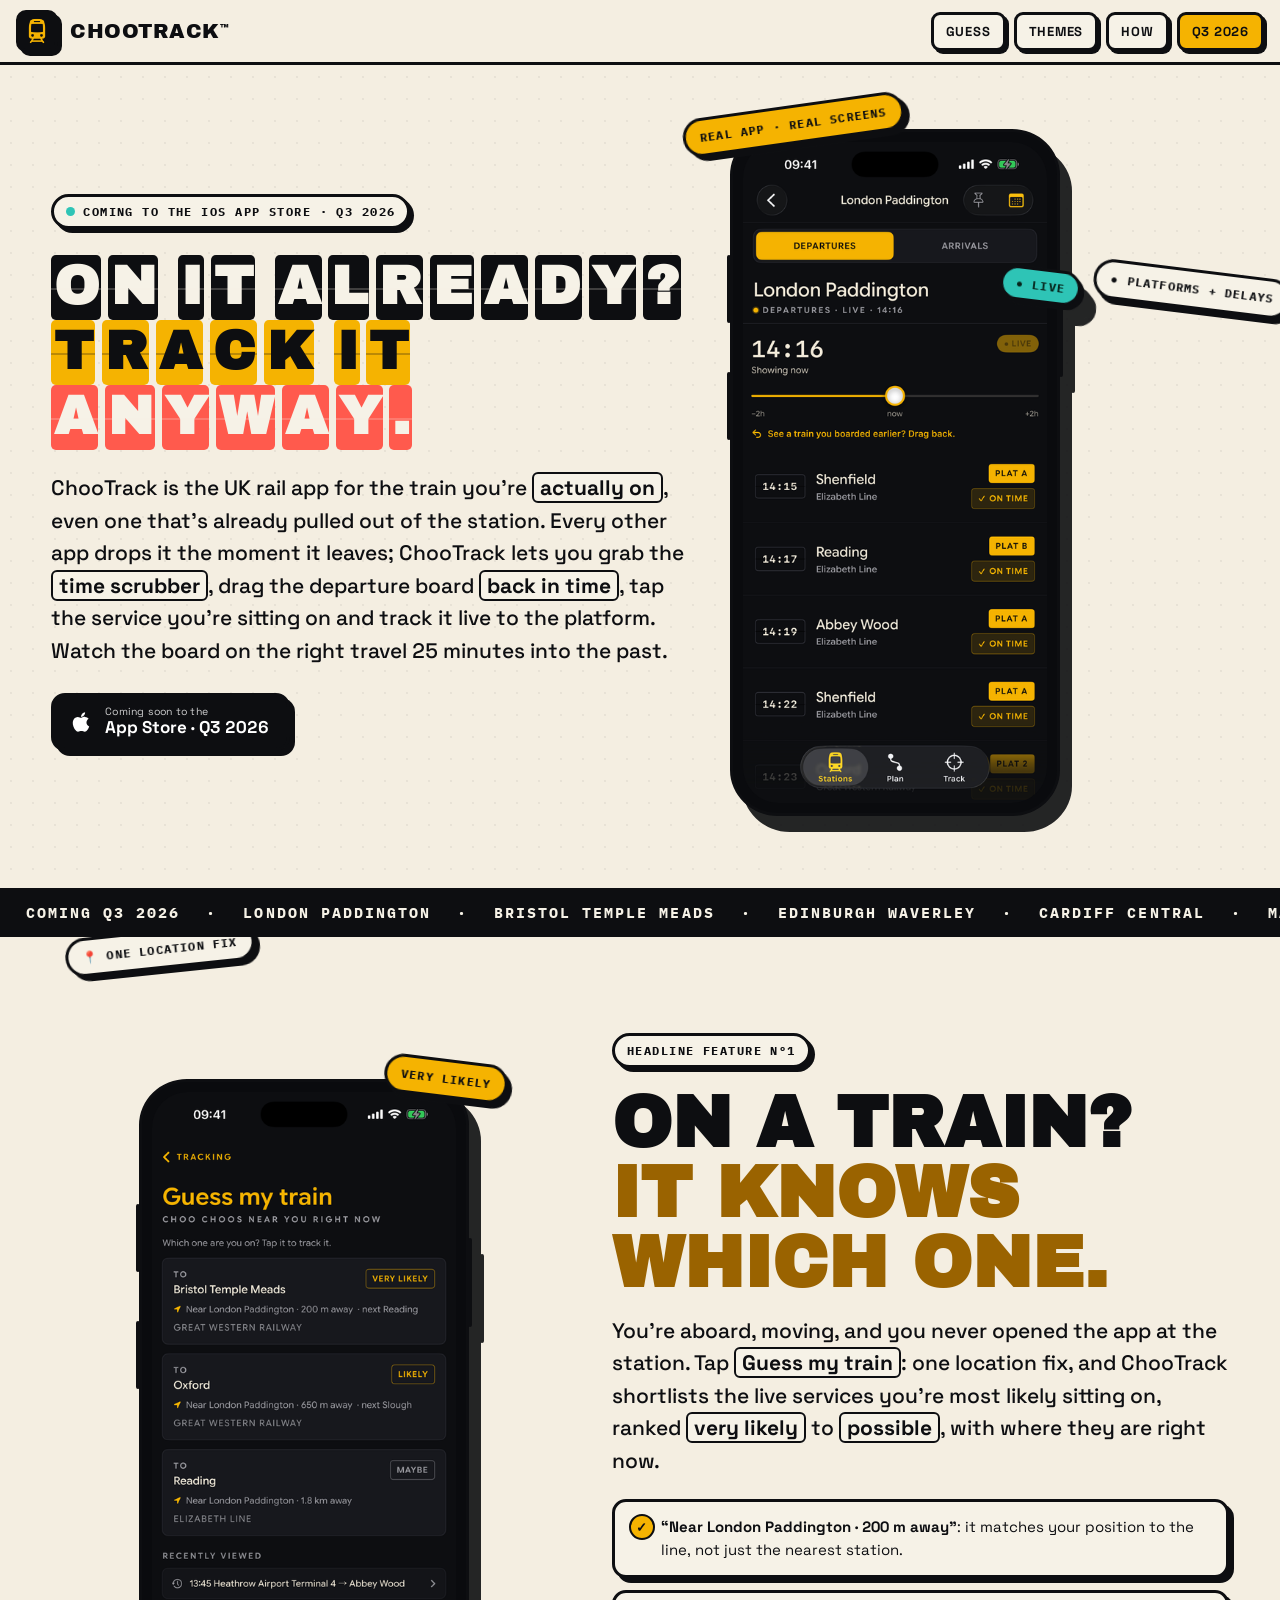
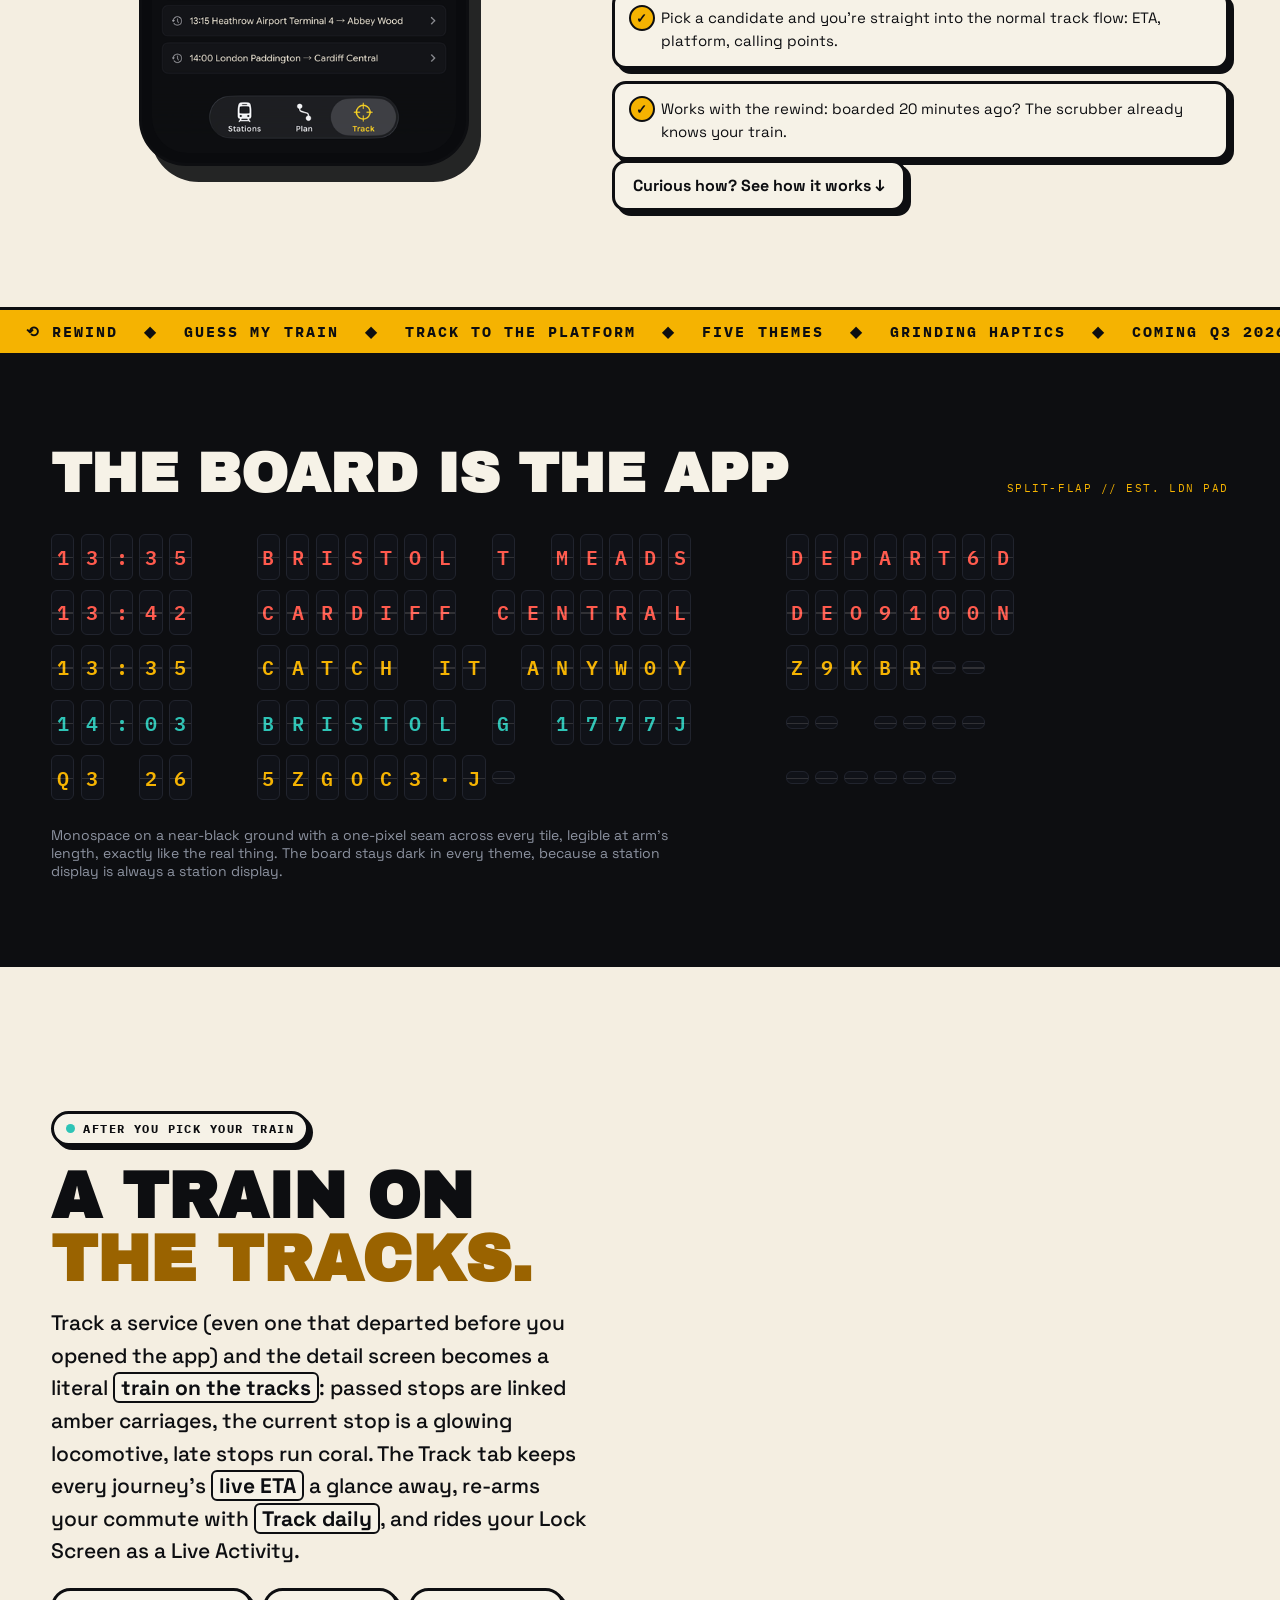
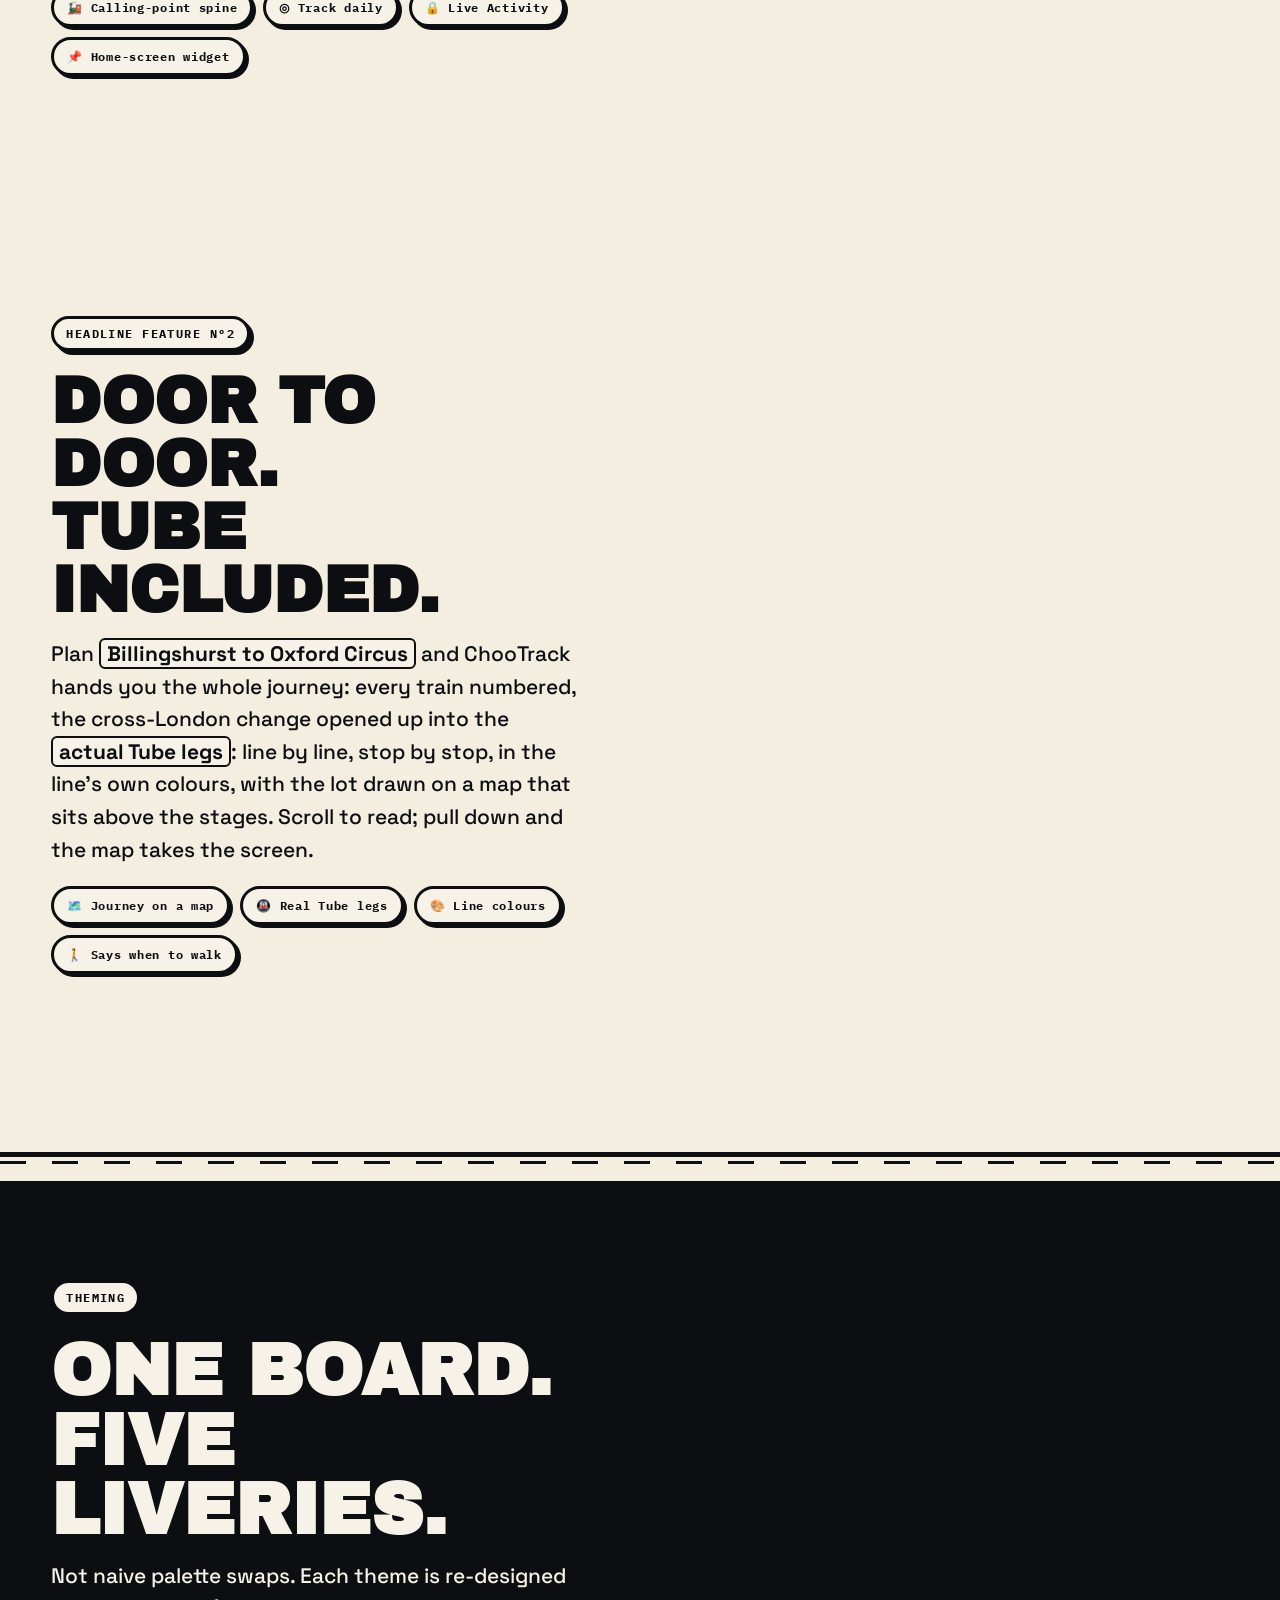
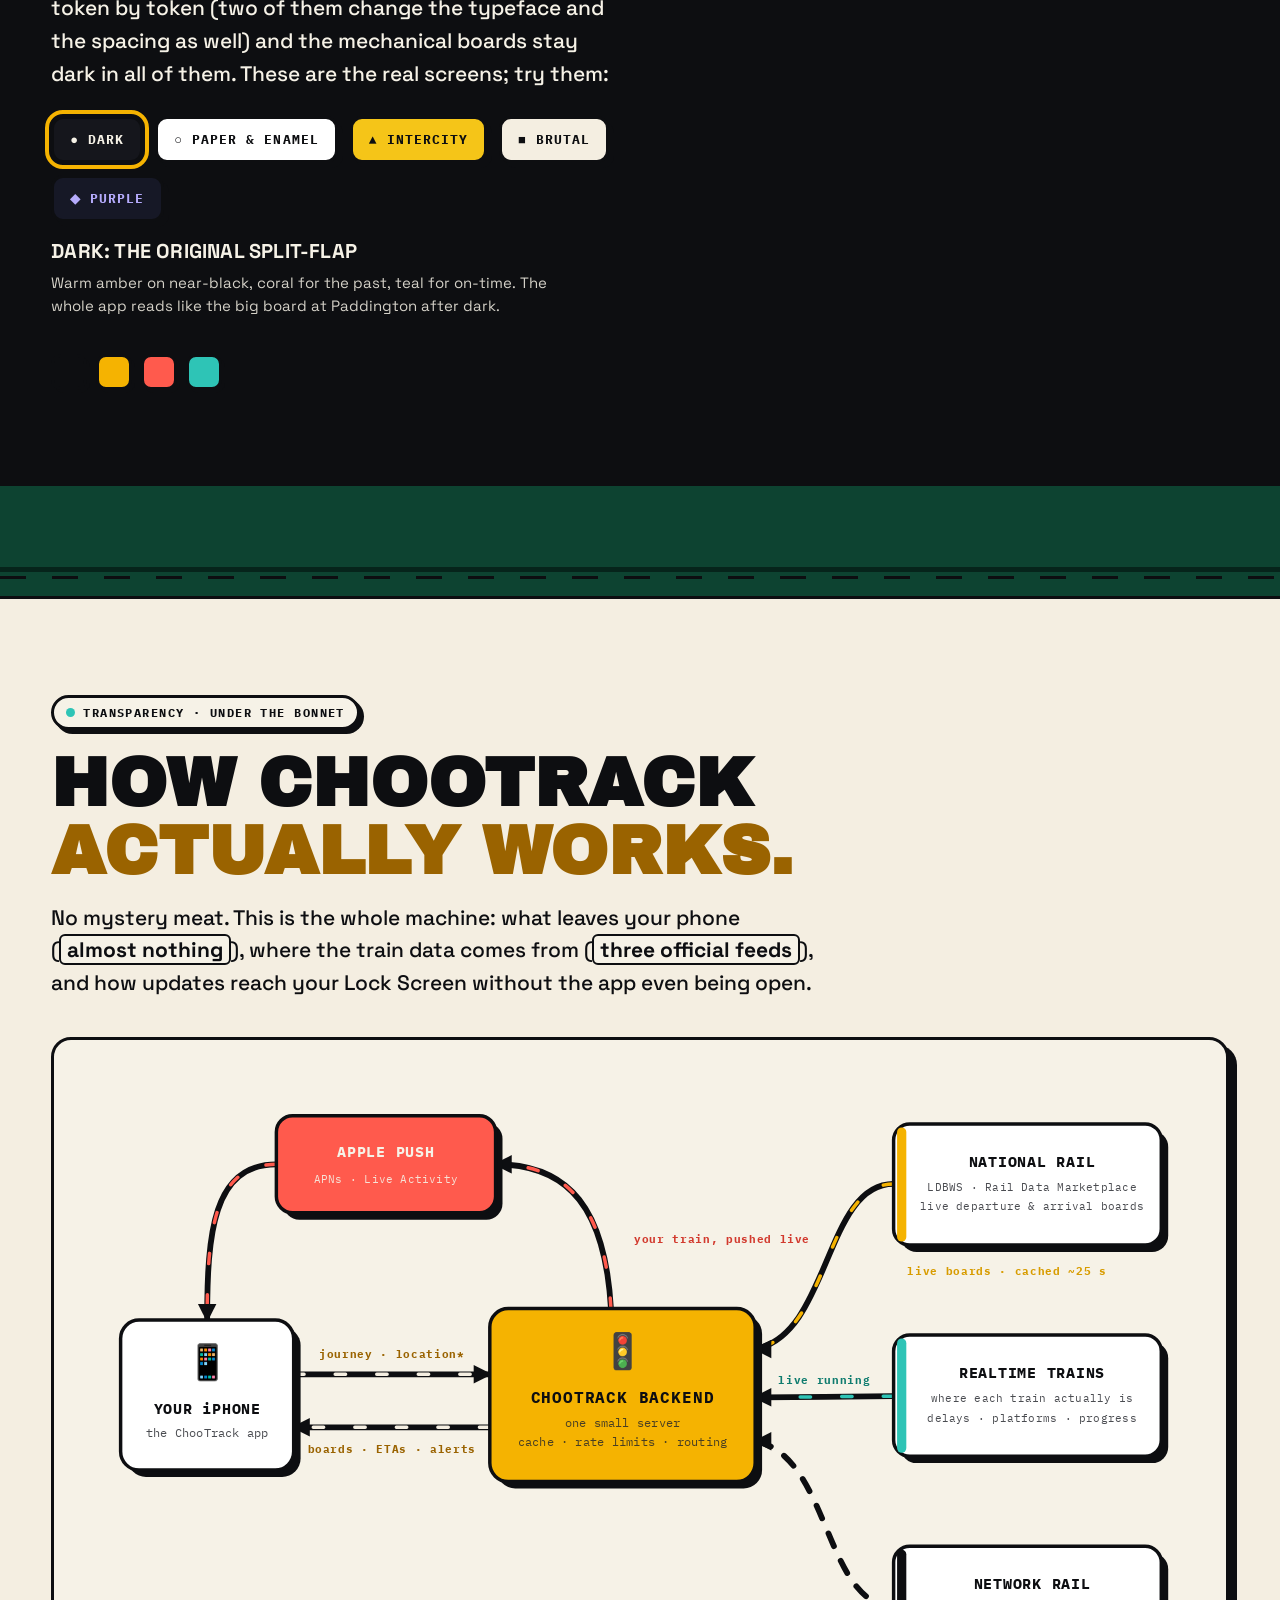
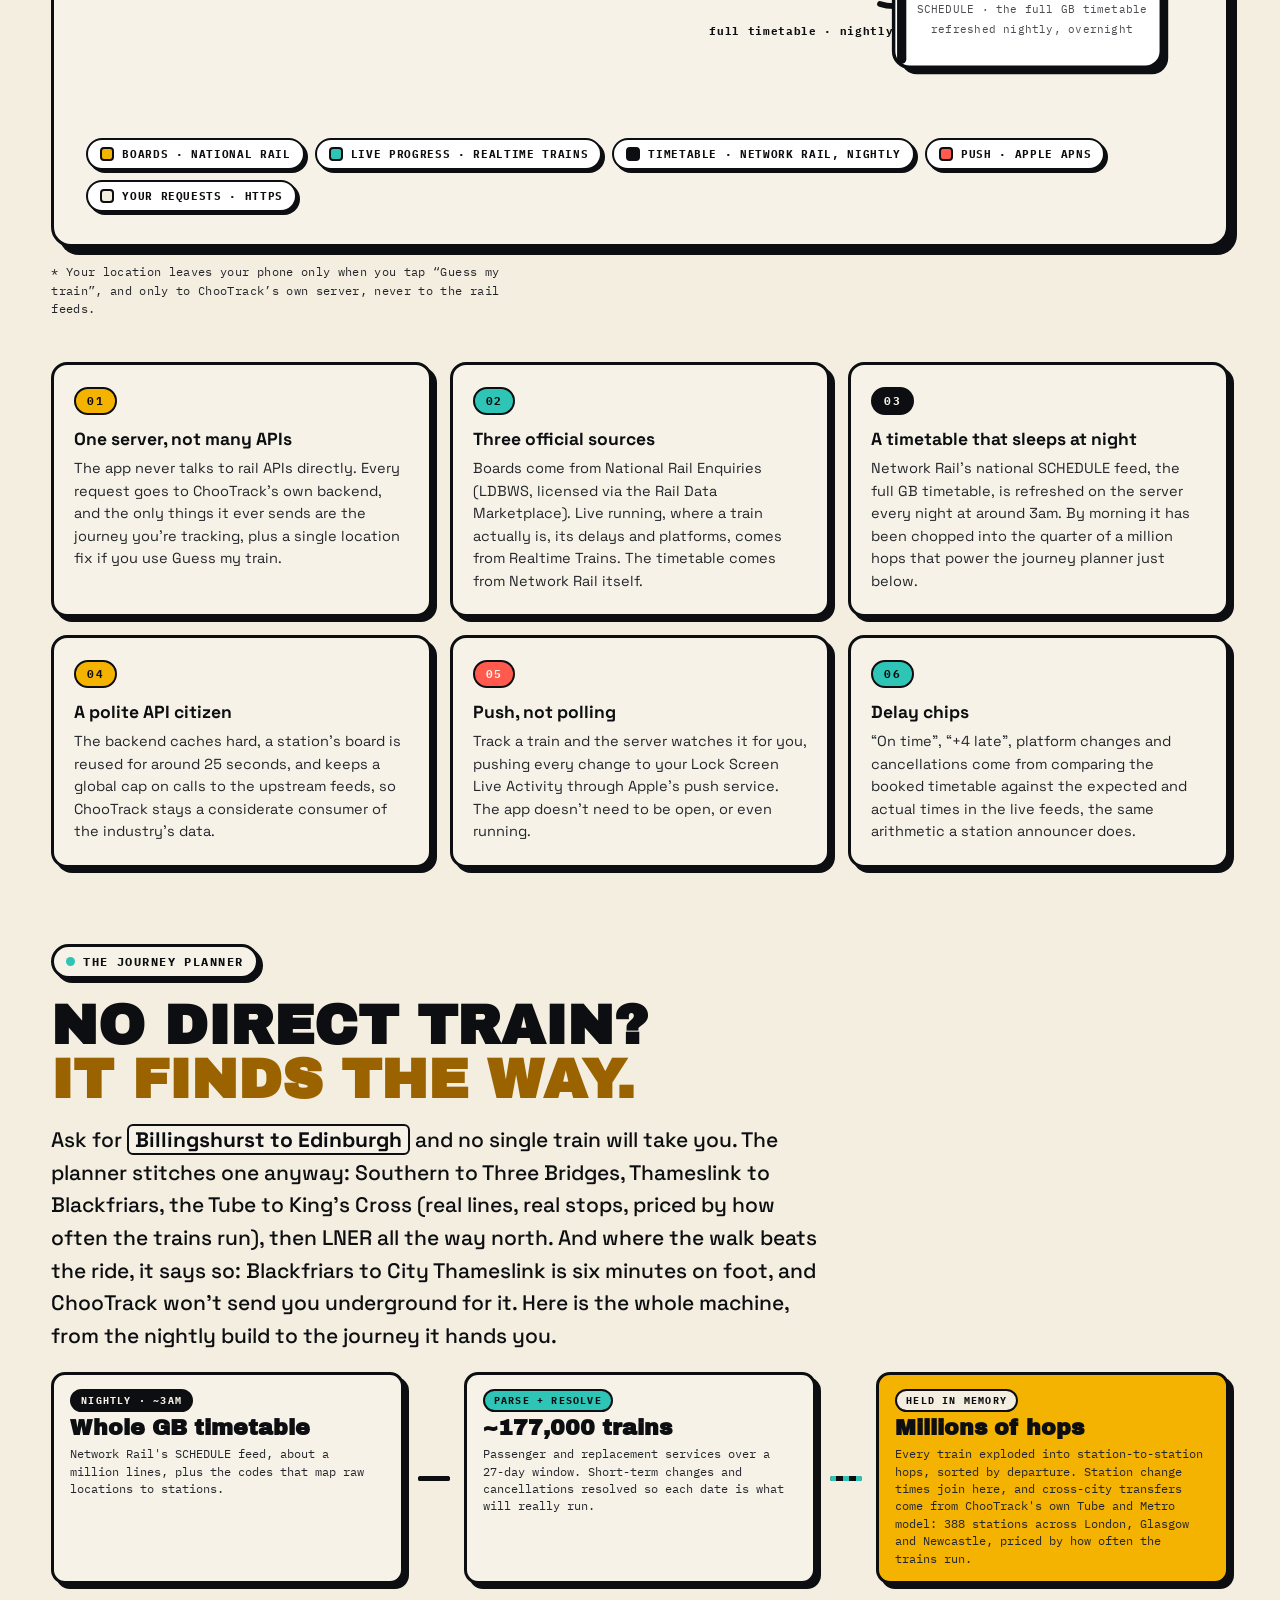
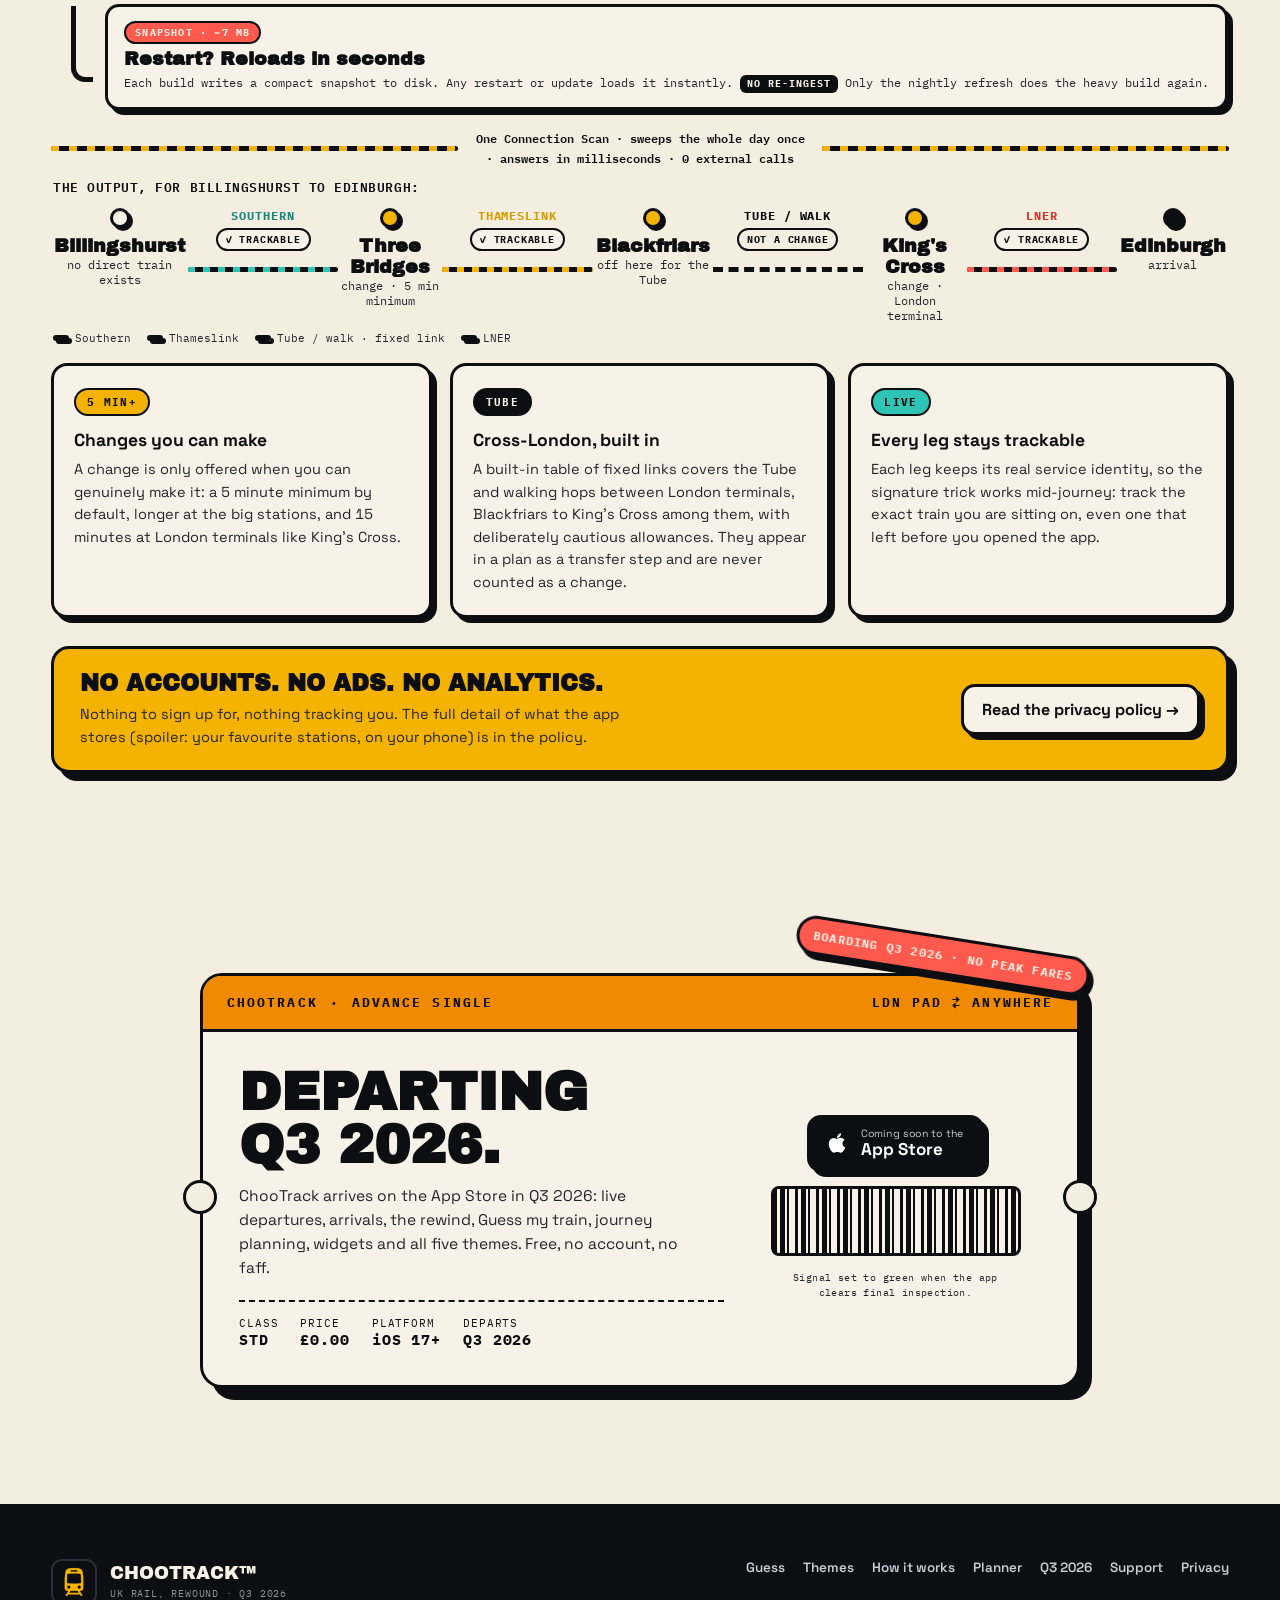
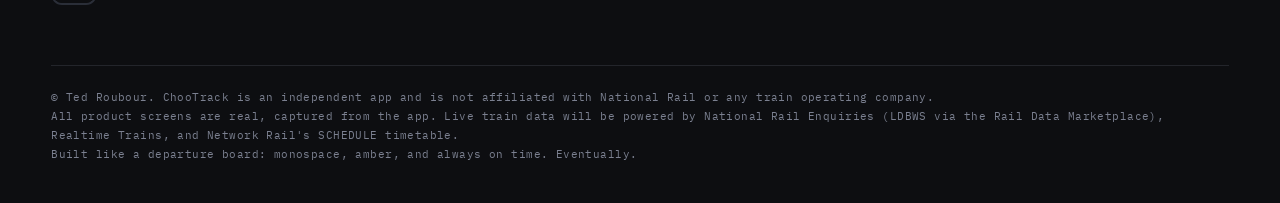
==== commit 2eb55a6f: "Plain punctuation throughout the copy" ====
--- a/index.html
+++ b/index.html
@@ -43,7 +43,7 @@
       </h1>
 
       <p class="sub reveal" style="--i:2">
-        ChooTrack is the UK rail app for the train you're <b>actually on</b> — even
+        ChooTrack is the UK rail app for the train you're <b>actually on</b>, even
         one that's already pulled out of the station. Every other app drops it the
         moment it leaves; ChooTrack lets you grab the <b>time scrubber</b>, drag the
         departure board <b>back in time</b>, tap the service you're sitting on and
@@ -196,8 +196,8 @@
       <p class="sub reveal" style="--i:2">
         Plan <b>Billingshurst to Oxford Circus</b> and ChooTrack hands you the whole
         journey: every train numbered, the cross-London change opened up into the
-        <b>actual Tube legs</b> — line by line, stop by stop, in the line's own
-        colours — and the lot drawn on a map that sits above the stages. Scroll to
+        <b>actual Tube legs</b>: line by line, stop by stop, in the line's own
+        colours, with the lot drawn on a map that sits above the stages. Scroll to
         read; pull down and the map takes the screen.
       </p>
       <div class="mini-feats reveal" style="--i:3">
@@ -245,8 +245,8 @@
       <span class="k-label reveal">Theming</span>
       <h2 class="sec-title reveal" style="--i:1">One board.<br>Five liveries.</h2>
       <p class="sub reveal" style="--i:2">
-        Not naive palette swaps. Each theme is re-designed token by token — two of them
-        change the typeface and the spacing as well — and the mechanical boards stay dark
+        Not naive palette swaps. Each theme is re-designed token by token (two of them
+        change the typeface and the spacing as well) and the mechanical boards stay dark
         in all of them. These are the real screens; try them:
       </p>
 
@@ -494,8 +494,8 @@
       <p class="sub reveal" style="--i:2">
         Ask for <b>Billingshurst to Edinburgh</b> and no single train will take you.
         The planner stitches one anyway: Southern to Three Bridges, Thameslink to
-        Blackfriars, the Tube to King's Cross — real lines, real stops, priced by
-        how often the trains run — then LNER all the way north. And where the walk
+        Blackfriars, the Tube to King's Cross (real lines, real stops, priced by
+        how often the trains run), then LNER all the way north. And where the walk
         beats the ride, it says so: Blackfriars to City Thameslink is six minutes on
         foot, and ChooTrack won't send you underground for it. Here is the whole
         machine, from the nightly build to the journey it hands you.
@@ -518,7 +518,7 @@
         <div class="pl-stage hot">
           <span class="pl-tag amber">Held in memory</span>
           <b>Millions of hops</b>
-          <small>Every train exploded into station-to-station hops, sorted by departure. Station change times join here — and cross-city transfers come from ChooTrack's own Tube and Metro model: 388 stations across London, Glasgow and Newcastle, priced by how often the trains run.</small>
+          <small>Every train exploded into station-to-station hops, sorted by departure. Station change times join here, and cross-city transfers come from ChooTrack's own Tube and Metro model: 388 stations across London, Glasgow and Newcastle, priced by how often the trains run.</small>
         </div>
 
         <!-- snapshot loop off the in-memory store -->
--- a/style.css
+++ b/style.css
@@ -864,7 +864,7 @@
 /* the planner's own fact cards reuse .how-grid/.hcard; just tuck them in */
 .jp-cards{margin-top:18px}
 
-/* ===================== JOURNEY PLANNER — fluid rebuild ==================== */
+/* ===================== JOURNEY PLANNER: fluid rebuild ===================== */
 .jp-out{font-family:var(--mono);font-weight:600;font-size:13px;letter-spacing:.04em;color:var(--ink);margin:8px 2px 10px;text-transform:uppercase;opacity:.85}
 /* pipeline */
 .jp-pipe{display:flex;flex-direction:column;gap:14px;margin:20px 0 6px;align-items:stretch;flex-wrap:wrap}
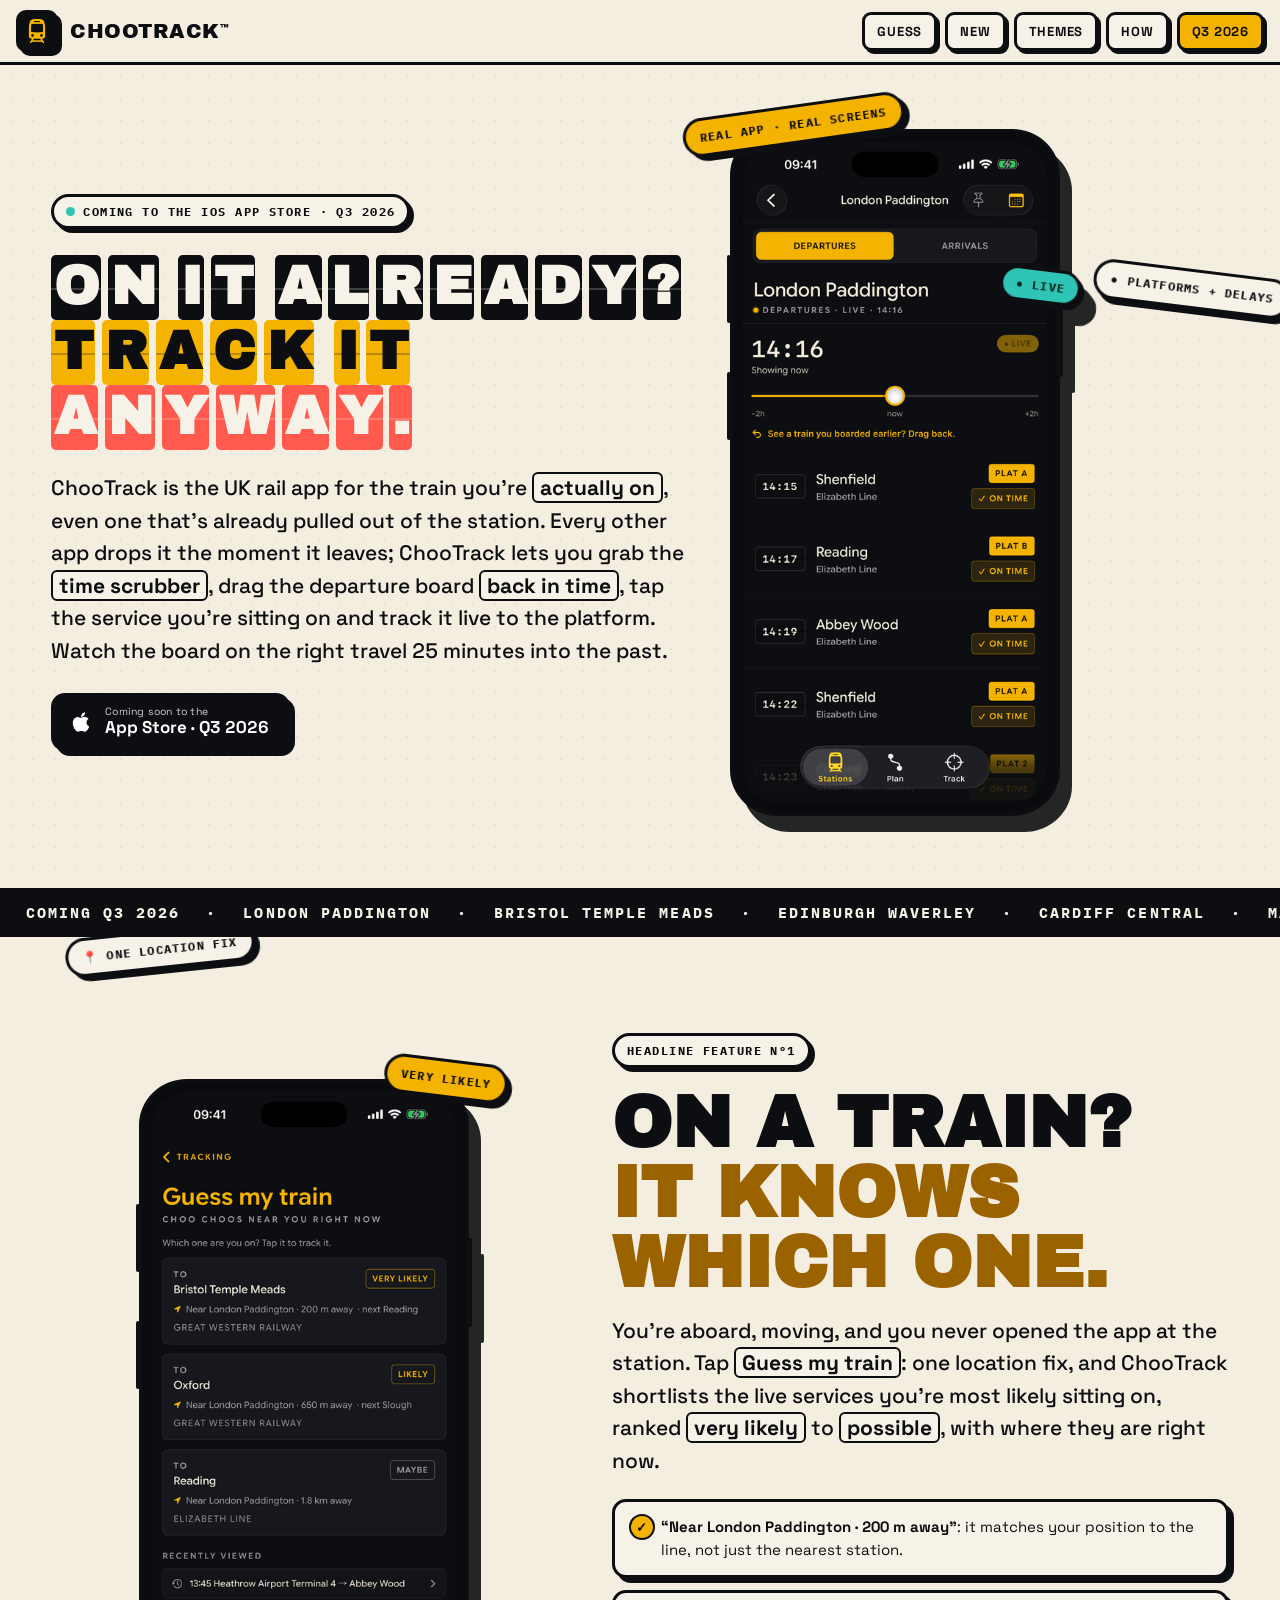
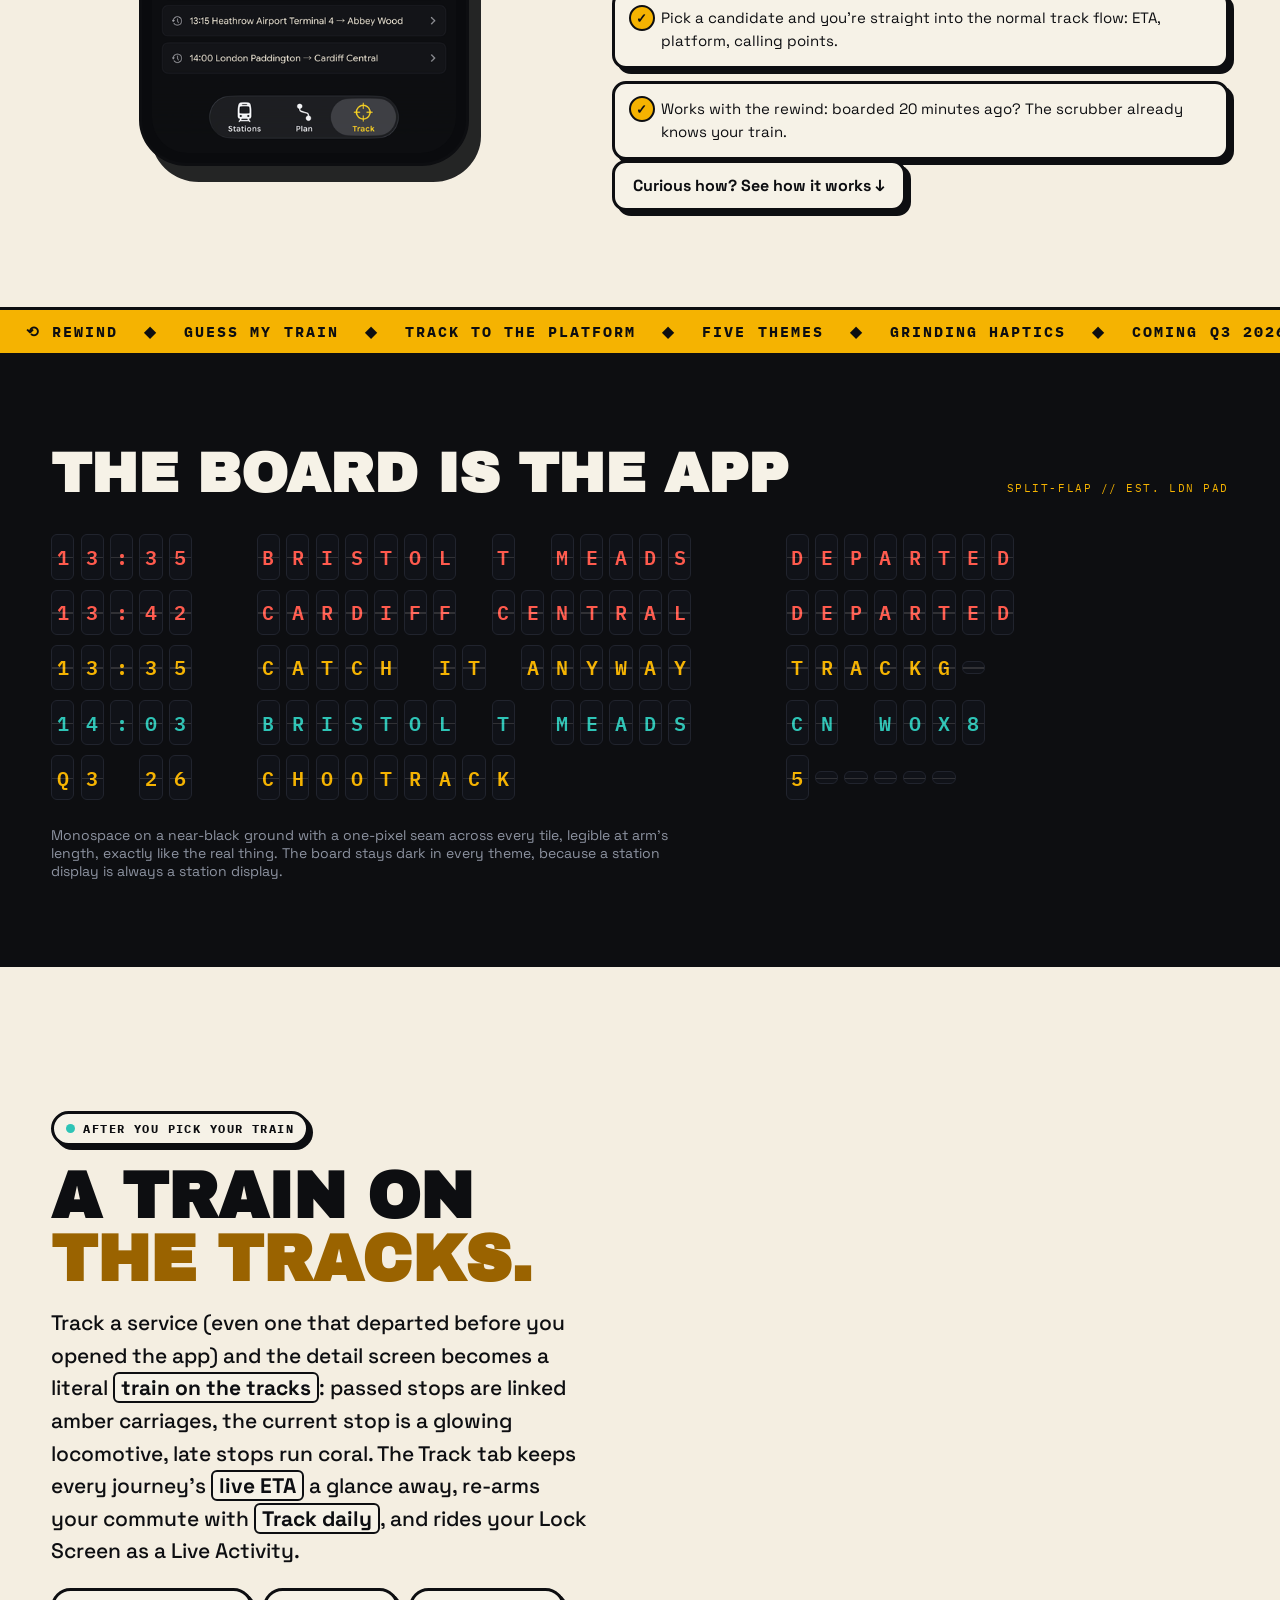
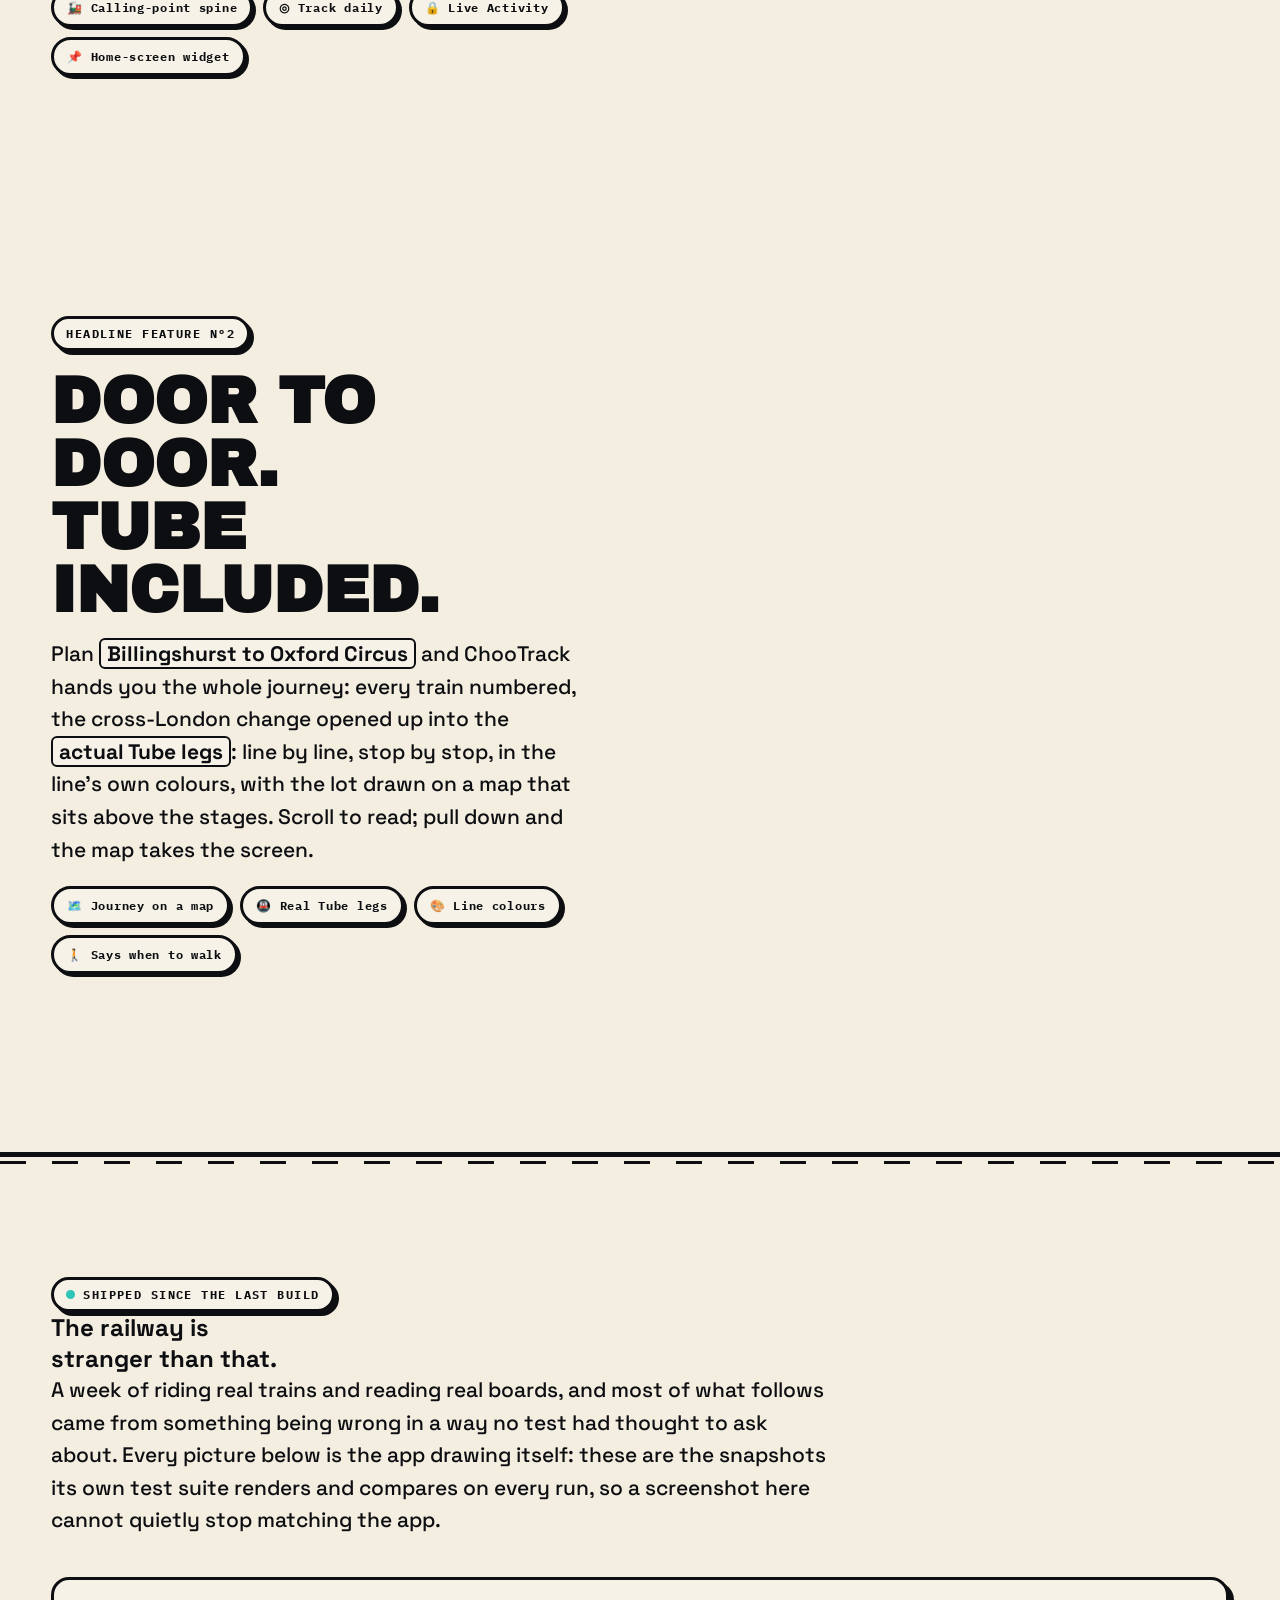
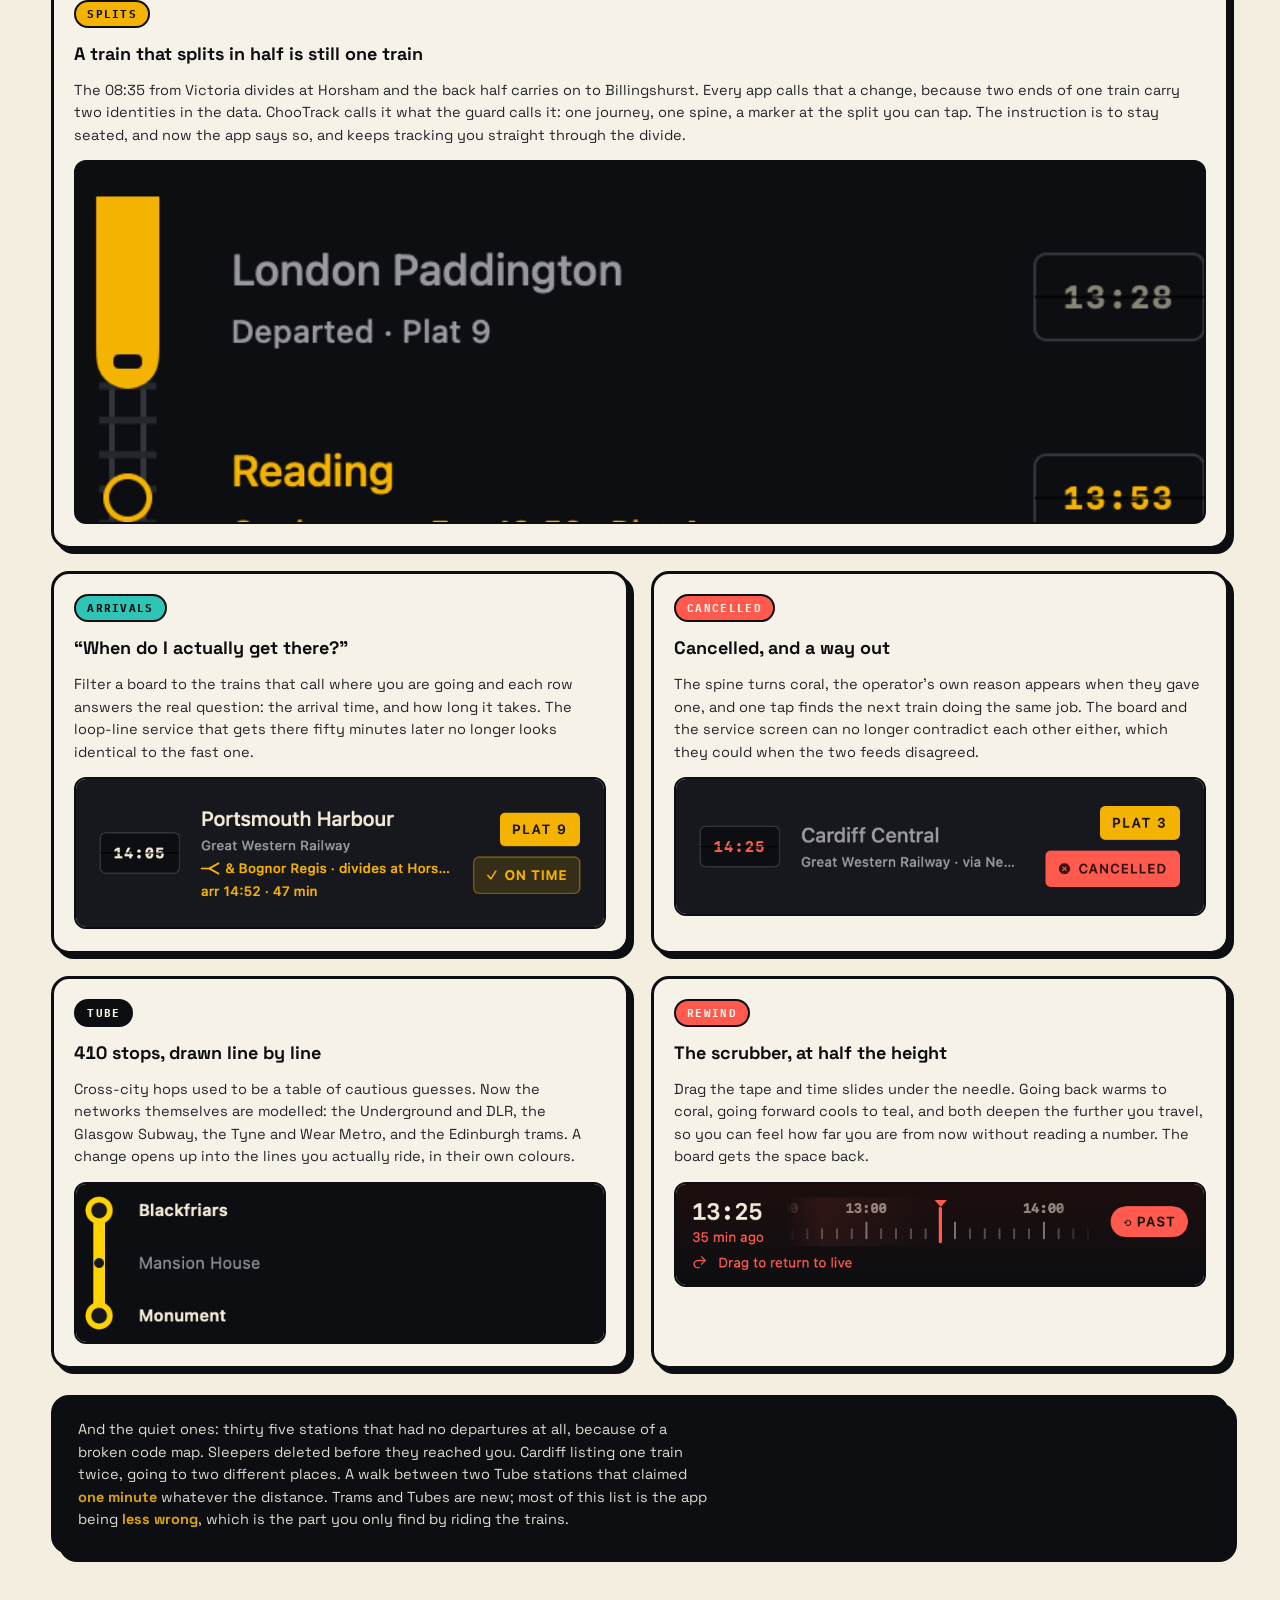
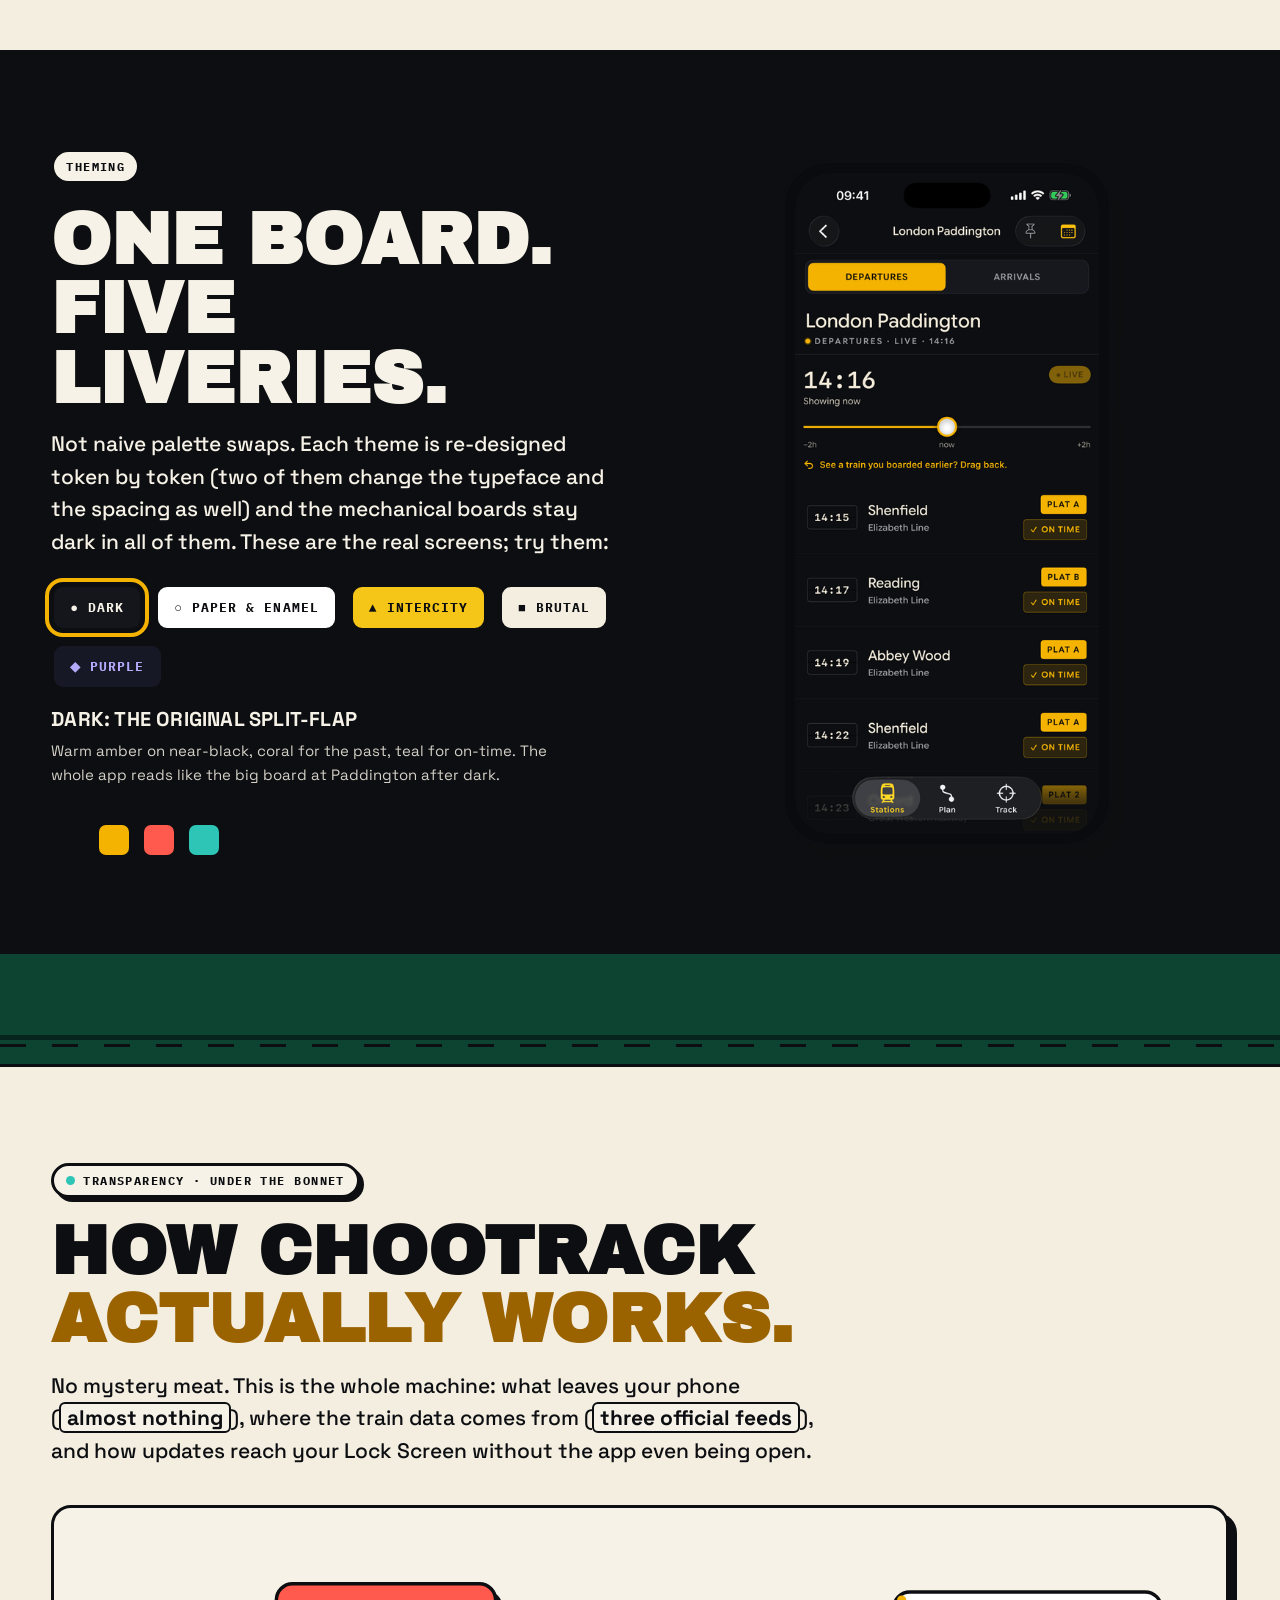
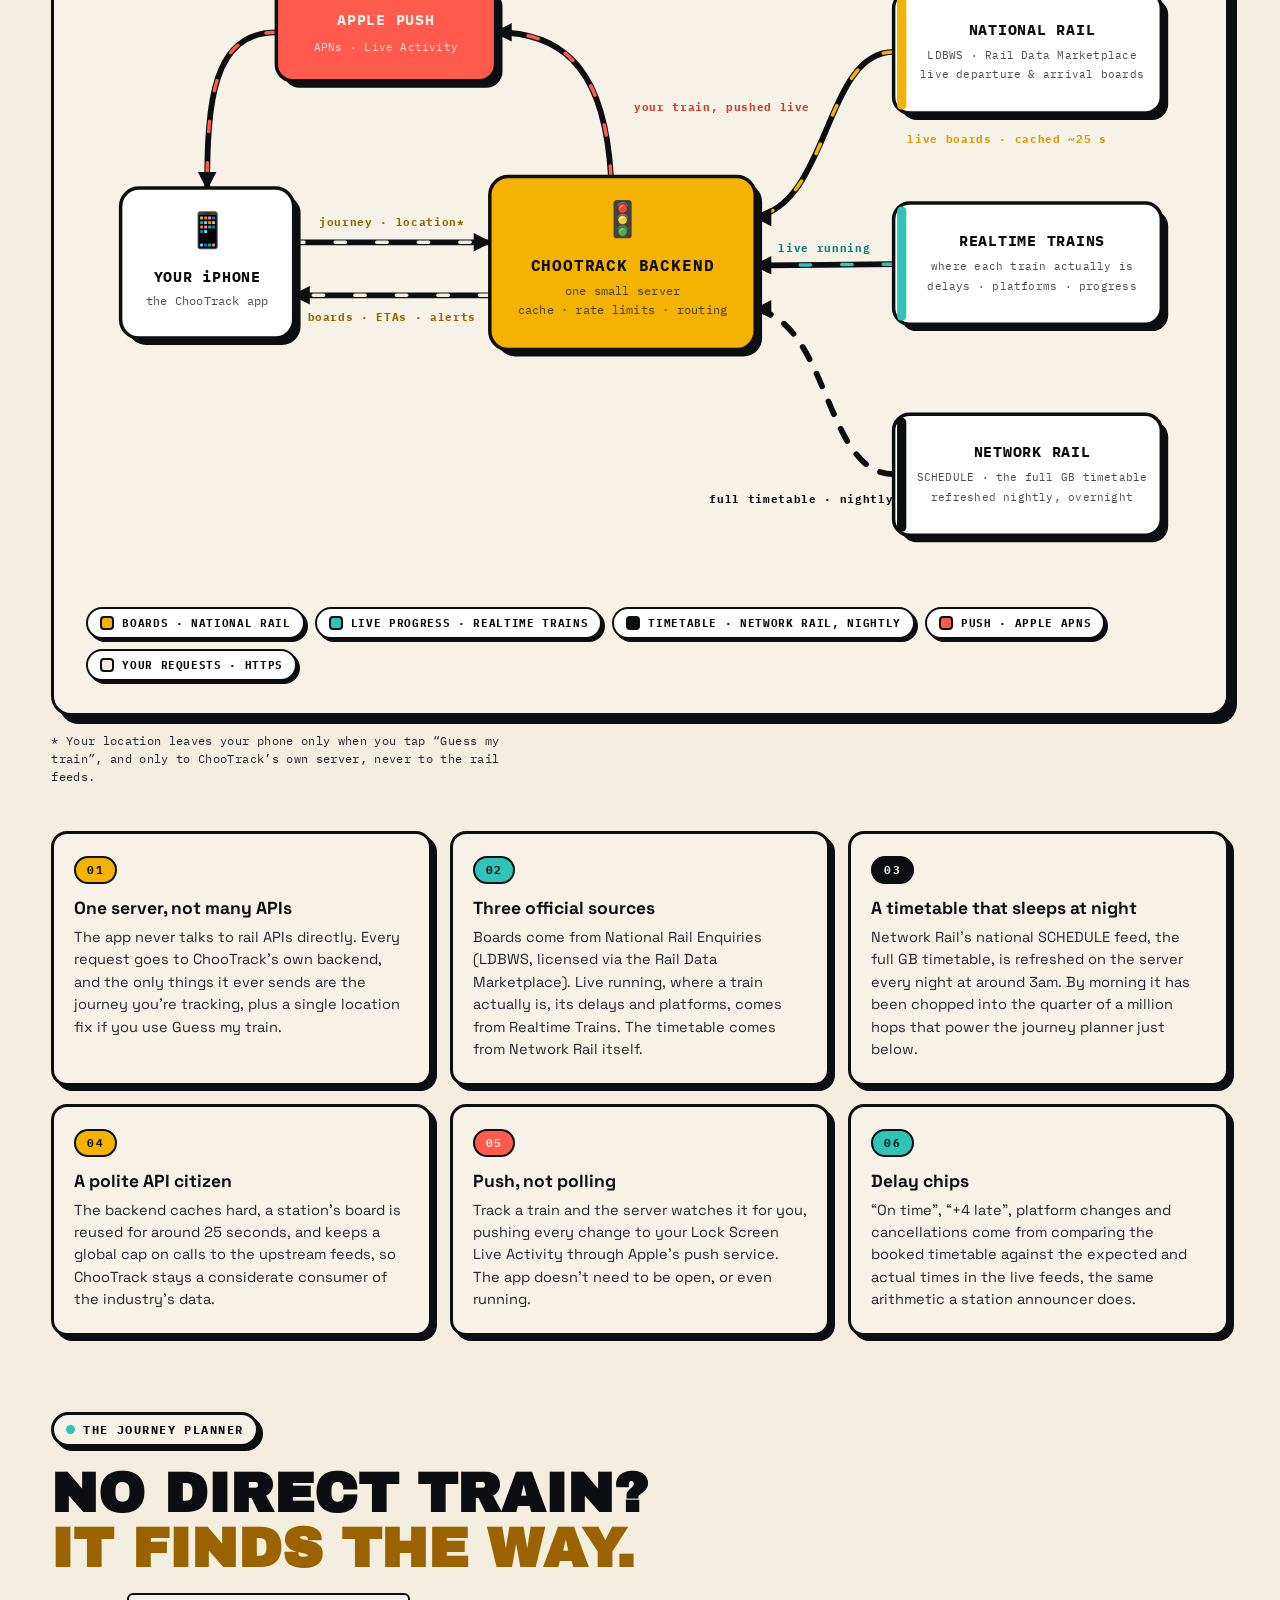
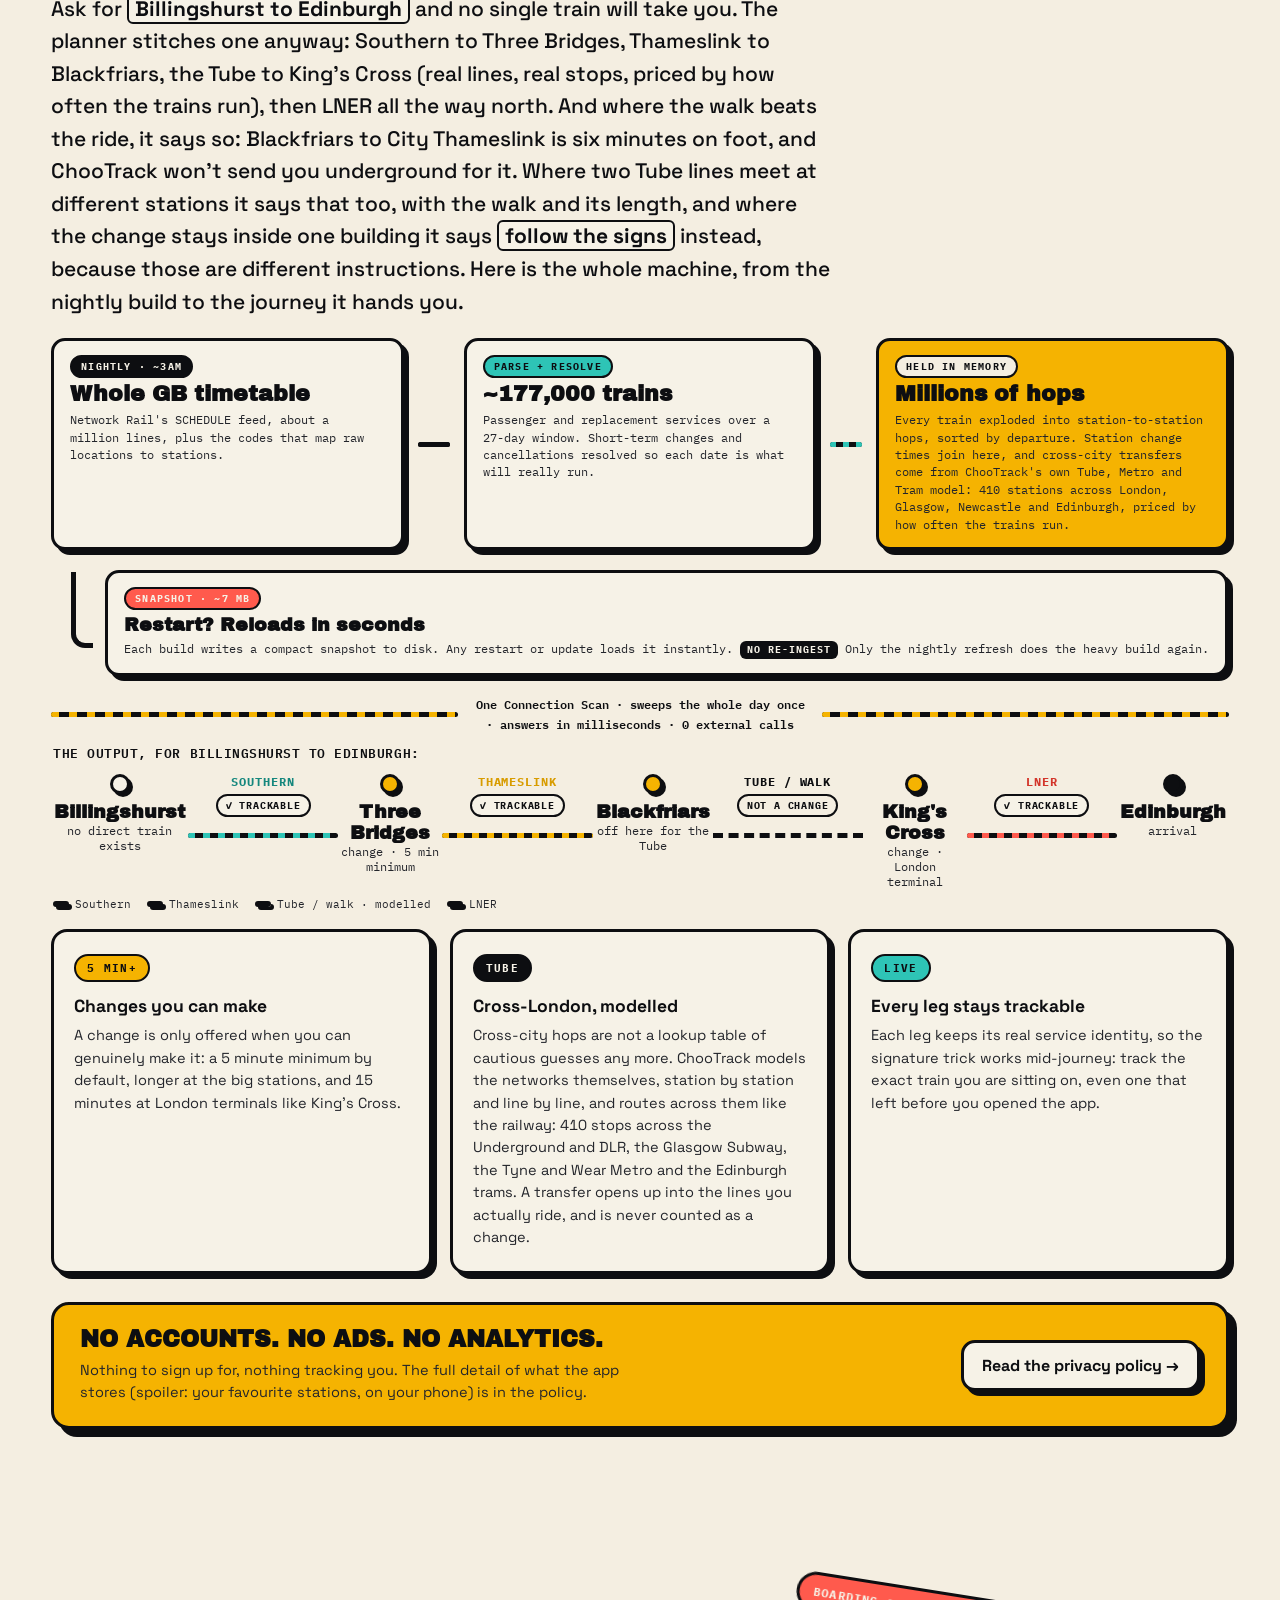
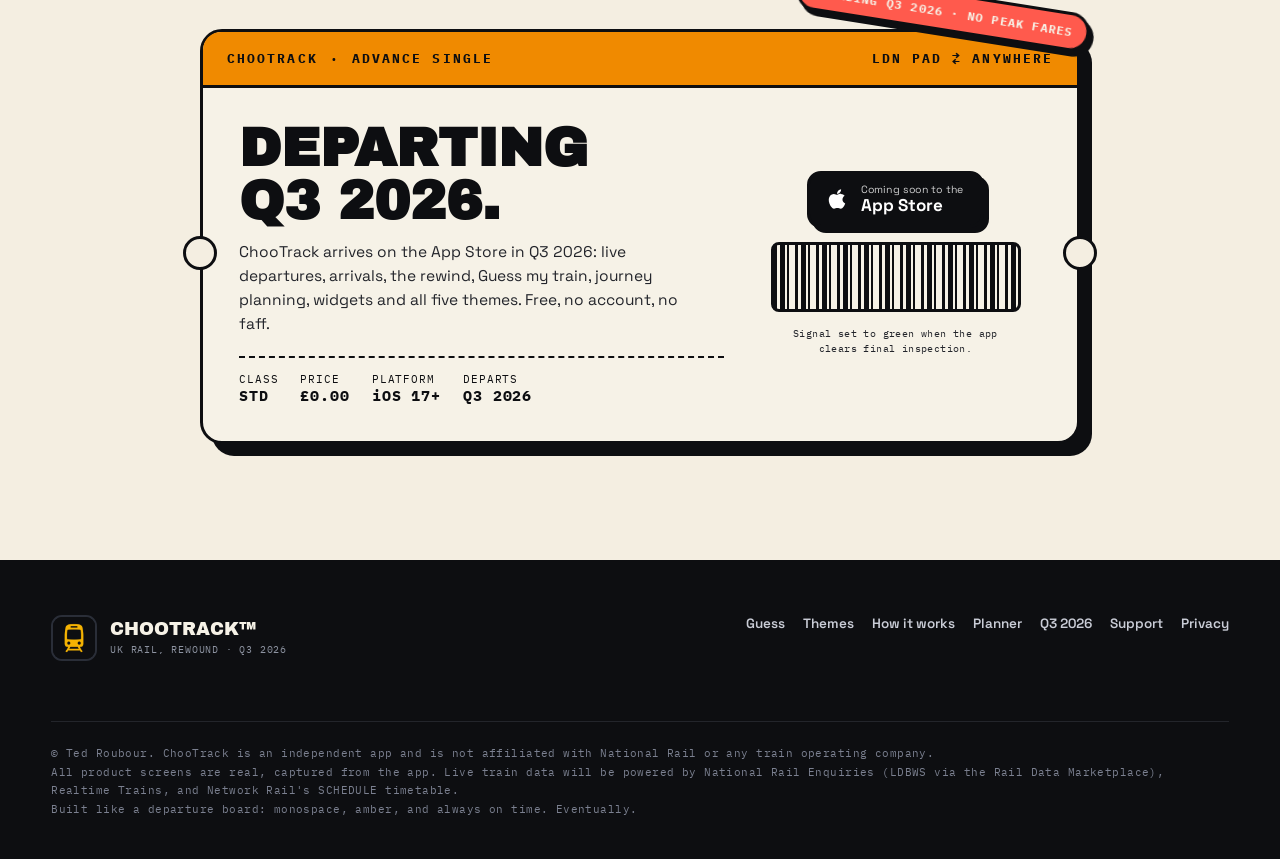
==== commit 8cce81fd: "What shipped this week, and two claims that had stopped being true The planner section said cross-Lo" ====
--- a/index.html
+++ b/index.html
@@ -22,6 +22,7 @@
   <div class="name">ChooTrack<sup>™</sup></div>
   <nav>
     <a href="#guess">Guess</a>
+    <a href="#new">New</a>
     <a href="#themes">Themes</a>
     <a href="#how-it-works">How</a>
     <a class="get" href="#get">Q3&nbsp;2026</a>
@@ -238,6 +239,97 @@
   <div class="rails"></div>
 </div>
 
+
+<!-- ============================================================== WHAT'S NEW -->
+<section class="new-sec section" id="new">
+  <div class="wrap">
+    <span class="k-label reveal"><span class="dot"></span> Shipped since the last build</span>
+    <h2 class="sec-title reveal" style="--i:1">The railway is<br><span class="g">stranger than that.</span></h2>
+    <p class="sub reveal" style="--i:2">
+      A week of riding real trains and reading real boards, and most of what
+      follows came from something being wrong in a way no test had thought to ask
+      about. Every picture below is the app drawing itself: these are the
+      snapshots its own test suite renders and compares on every run, so a
+      screenshot here cannot quietly stop matching the app.
+    </p>
+
+    <div class="new-grid">
+      <div class="ncard wide reveal" style="--i:0">
+        <span class="num amber">SPLITS</span>
+        <h3>A train that splits in half is still one train</h3>
+        <p>
+          The 08:35 from Victoria divides at Horsham and the back half carries on
+          to Billingshurst. Every app calls that a change, because two ends of one
+          train carry two identities in the data. ChooTrack calls it what the
+          guard calls it: one journey, one spine, a marker at the split you can
+          tap. The instruction is to stay seated, and now the app says so, and
+          keeps tracking you straight through the divide.
+        </p>
+        <div class="nshot tall"><img src="shots/new-splits.png" alt="A service spine from London Paddington through Reading to Bristol Temple Meads, with an amber SPLITS marker at Swindon where the train divides"></div>
+      </div>
+
+      <div class="ncard reveal" style="--i:1">
+        <span class="num teal">ARRIVALS</span>
+        <h3>“When do I actually get there?”</h3>
+        <p>
+          Filter a board to the trains that call where you are going and each row
+          answers the real question: the arrival time, and how long it takes. The
+          loop-line service that gets there fifty minutes later no longer looks
+          identical to the fast one.
+        </p>
+        <div class="nshot"><img src="shots/new-filtered-row.png" alt="A departure row for Portsmouth Harbour at 14:05, noting the train also serves Bognor Regis and divides at Horsham, with the filtered arrival at 14:52 after 47 minutes"></div>
+      </div>
+
+      <div class="ncard reveal" style="--i:2">
+        <span class="num coral">CANCELLED</span>
+        <h3>Cancelled, and a way out</h3>
+        <p>
+          The spine turns coral, the operator's own reason appears when they gave
+          one, and one tap finds the next train doing the same job. The board and
+          the service screen can no longer contradict each other either, which
+          they could when the two feeds disagreed.
+        </p>
+        <div class="nshot"><img src="shots/new-cancelled.png" alt="A departure row for Cardiff Central at 14:25 with a coral CANCELLED chip"></div>
+      </div>
+
+      <div class="ncard reveal" style="--i:3">
+        <span class="num ink">TUBE</span>
+        <h3>410 stops, drawn line by line</h3>
+        <p>
+          Cross-city hops used to be a table of cautious guesses. Now the networks
+          themselves are modelled: the Underground and DLR, the Glasgow Subway,
+          the Tyne and Wear Metro, and the Edinburgh trams. A change opens up into
+          the lines you actually ride, in their own colours.
+        </p>
+        <div class="nshot"><img src="shots/new-metro-spine.png" alt="A Circle line spine in its own yellow, running Blackfriars through Mansion House to Monument"></div>
+      </div>
+
+      <div class="ncard reveal" style="--i:4">
+        <span class="num coral">REWIND</span>
+        <h3>The scrubber, at half the height</h3>
+        <p>
+          Drag the tape and time slides under the needle. Going back warms to
+          coral, going forward cools to teal, and both deepen the further you
+          travel, so you can feel how far you are from now without reading a
+          number. The board gets the space back.
+        </p>
+        <div class="nshot"><img src="shots/new-scrubber-past.png" alt="The time scrubber showing 13:25, thirty five minutes ago, the tape washed coral with a PAST chip and the words drag to return to live"></div>
+      </div>
+    </div>
+
+    <div class="new-foot reveal">
+      <p>
+        And the quiet ones: thirty five stations that had no departures at all,
+        because of a broken code map. Sleepers deleted before they reached you.
+        Cardiff listing one train twice, going to two different places. A walk
+        between two Tube stations that claimed <b>one minute</b> whatever the
+        distance. Trams and Tubes are new; most of this list is the app being
+        <b>less wrong</b>, which is the part you only find by riding the trains.
+      </p>
+    </div>
+  </div>
+</section>
+
 <!-- ================================================================ THEMES -->
 <section class="themes-sec section" id="themes" data-mode="dark">
   <div class="wrap">
@@ -497,7 +589,10 @@
         Blackfriars, the Tube to King's Cross (real lines, real stops, priced by
         how often the trains run), then LNER all the way north. And where the walk
         beats the ride, it says so: Blackfriars to City Thameslink is six minutes on
-        foot, and ChooTrack won't send you underground for it. Here is the whole
+        foot, and ChooTrack won't send you underground for it. Where two Tube lines
+        meet at different stations it says that too, with the walk and its length,
+        and where the change stays inside one building it says <b>follow the signs</b>
+        instead, because those are different instructions. Here is the whole
         machine, from the nightly build to the journey it hands you.
       </p>
 
@@ -518,7 +613,7 @@
         <div class="pl-stage hot">
           <span class="pl-tag amber">Held in memory</span>
           <b>Millions of hops</b>
-          <small>Every train exploded into station-to-station hops, sorted by departure. Station change times join here, and cross-city transfers come from ChooTrack's own Tube and Metro model: 388 stations across London, Glasgow and Newcastle, priced by how often the trains run.</small>
+          <small>Every train exploded into station-to-station hops, sorted by departure. Station change times join here, and cross-city transfers come from ChooTrack's own Tube, Metro and Tram model: 410 stations across London, Glasgow, Newcastle and Edinburgh, priced by how often the trains run.</small>
         </div>
 
         <!-- snapshot loop off the in-memory store -->
@@ -554,13 +649,13 @@
       <div class="jt-legend reveal">
         <span class="lg"><i class="sw teal"></i>Southern</span>
         <span class="lg"><i class="sw amber"></i>Thameslink</span>
-        <span class="lg"><i class="sw ink dashed"></i>Tube / walk · fixed link</span>
+        <span class="lg"><i class="sw ink dashed"></i>Tube / walk · modelled</span>
         <span class="lg"><i class="sw coral"></i>LNER</span>
       </div>
 
       <div class="how-grid jp-cards">
         <div class="hcard reveal" style="--i:0;--rr:-1deg"><span class="num amber">5 MIN+</span><h3>Changes you can make</h3><p>A change is only offered when you can genuinely make it: a 5 minute minimum by default, longer at the big stations, and 15 minutes at London terminals like King's Cross.</p></div>
-        <div class="hcard reveal" style="--i:1;--rr:1deg"><span class="num ink">TUBE</span><h3>Cross-London, built in</h3><p>A built-in table of fixed links covers the Tube and walking hops between London terminals, Blackfriars to King's Cross among them, with deliberately cautious allowances. They appear in a plan as a transfer step and are never counted as a change.</p></div>
+        <div class="hcard reveal" style="--i:1;--rr:1deg"><span class="num ink">TUBE</span><h3>Cross-London, modelled</h3><p>Cross-city hops are not a lookup table of cautious guesses any more. ChooTrack models the networks themselves, station by station and line by line, and routes across them like the railway: 410 stops across the Underground and DLR, the Glasgow Subway, the Tyne and Wear Metro and the Edinburgh trams. A transfer opens up into the lines you actually ride, and is never counted as a change.</p></div>
         <div class="hcard reveal" style="--i:2;--rr:-1deg"><span class="num teal">LIVE</span><h3>Every leg stays trackable</h3><p>Each leg keeps its real service identity, so the signature trick works mid-journey: track the exact train you are sitting on, even one that left before you opened the app.</p></div>
       </div>
     </div>
--- a/style.css
+++ b/style.css
@@ -937,3 +937,46 @@
 /* pause off-screen + reduce motion */
 .jp-pipe.idle .pl-dash::after,.jt.idle .jt-flow,.jp-pipe.idle .sl-rail::after{animation-play-state:paused}
 @media (prefers-reduced-motion: reduce){.pl-dash::after,.sl-rail::after,.jt-flow{animation:none!important}}
+
+
+/* ============================================================================
+   WHAT'S NEW — real component renders, not mockups.
+   Every image in this section is a snapshot the app's own test suite produces
+   and compares on every run, so a picture here cannot quietly stop matching
+   the app. Wide, short crops, so they read at a glance rather than being
+   studied — a phone frame would make them look like screens they are not.
+   ========================================================================= */
+.new-sec{background:var(--paper)}
+.new-grid{display:grid;grid-template-columns:repeat(2,1fr);gap:22px;margin-top:40px}
+@media(max-width:820px){.new-grid{grid-template-columns:1fr}}
+.ncard{
+  background:var(--cream);border:var(--bd);border-radius:18px;
+  box-shadow:var(--shadow-sm);padding:20px 20px 22px;
+  display:flex;flex-direction:column;gap:14px;
+}
+.ncard.wide{grid-column:1 / -1}
+.ncard .nshot{
+  background:#111214;border:2px solid var(--ink);border-radius:12px;
+  overflow:hidden;line-height:0;
+}
+.ncard .nshot img{width:100%;height:auto;display:block}
+/* The spine is tall and portrait; cap it so one card does not tower. */
+.ncard .nshot.tall img{max-height:360px;object-fit:cover;object-position:top}
+.ncard h3{font-family:var(--body);font-weight:700;font-size:18px}
+.ncard p{font-size:14.5px;line-height:1.55;color:var(--ink-soft)}
+.ncard .num{
+  align-self:flex-start;font-family:var(--mono);font-weight:700;font-size:11px;
+  letter-spacing:.12em;padding:5px 11px;border:2px solid var(--ink);
+  border-radius:999px;background:var(--paper);
+}
+.ncard .num.amber{background:var(--amber)}
+.ncard .num.teal{background:var(--teal)}
+.ncard .num.coral{background:var(--coral);color:var(--cream)}
+.ncard .num.ink{background:var(--ink);color:var(--cream)}
+.new-foot{
+  margin-top:26px;display:flex;gap:18px;align-items:center;flex-wrap:wrap;
+  background:var(--ink);color:var(--cream);border:var(--bd);border-radius:18px;
+  box-shadow:var(--shadow);padding:20px 24px;
+}
+.new-foot p{font-size:14.5px;line-height:1.55;max-width:70ch;opacity:.9}
+.new-foot b{color:var(--amber)}
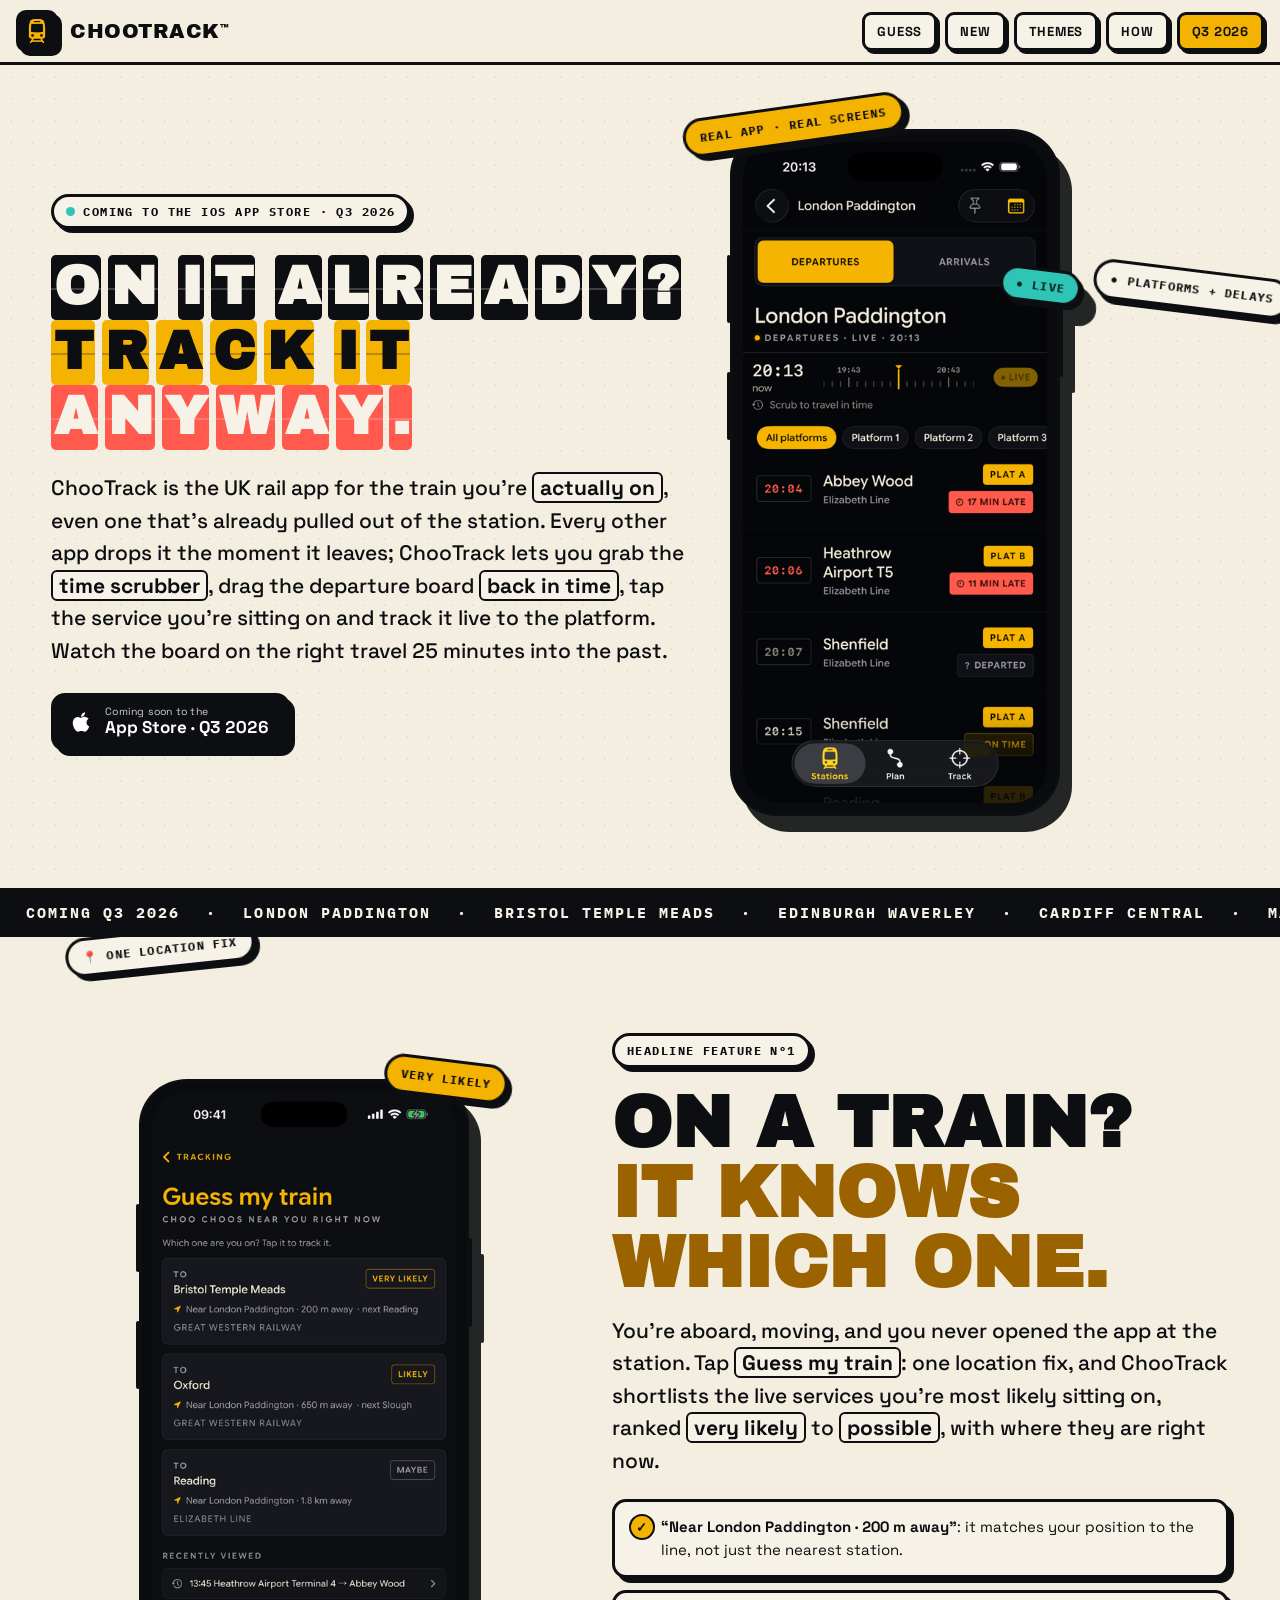
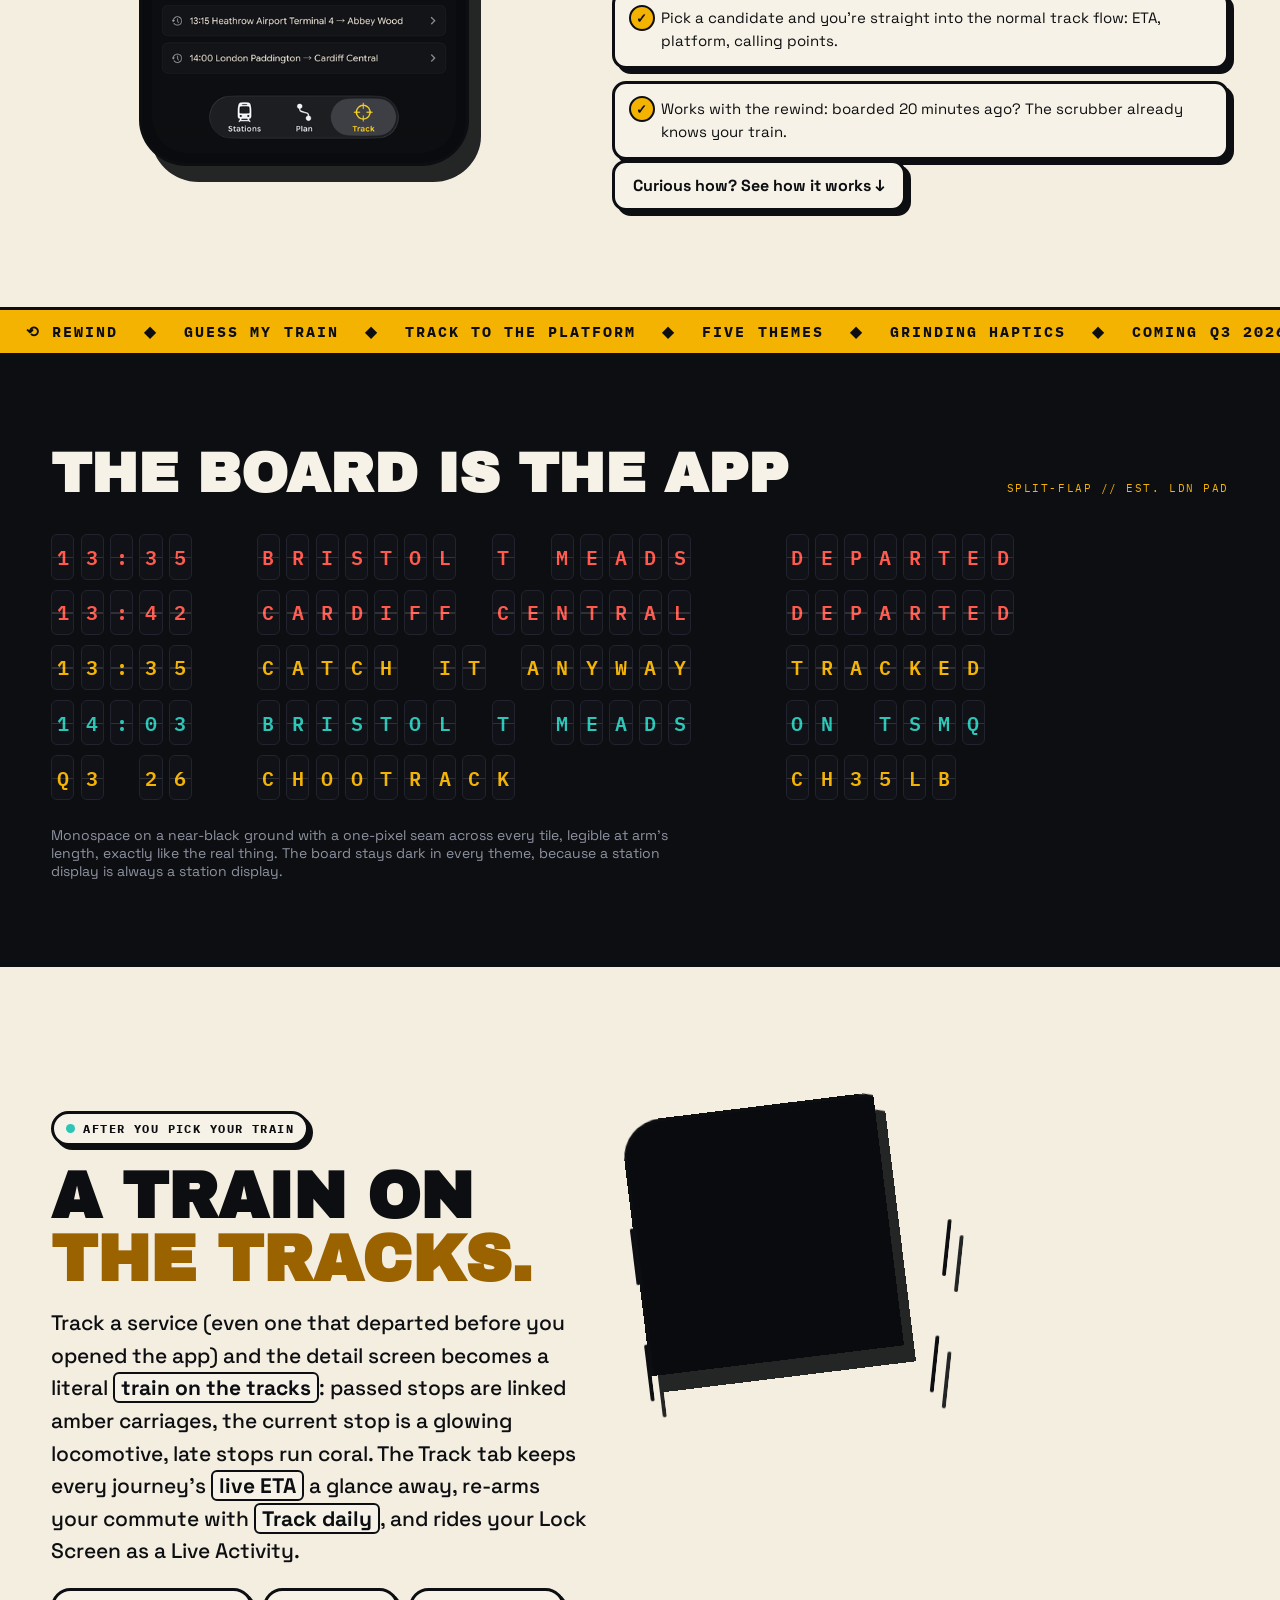
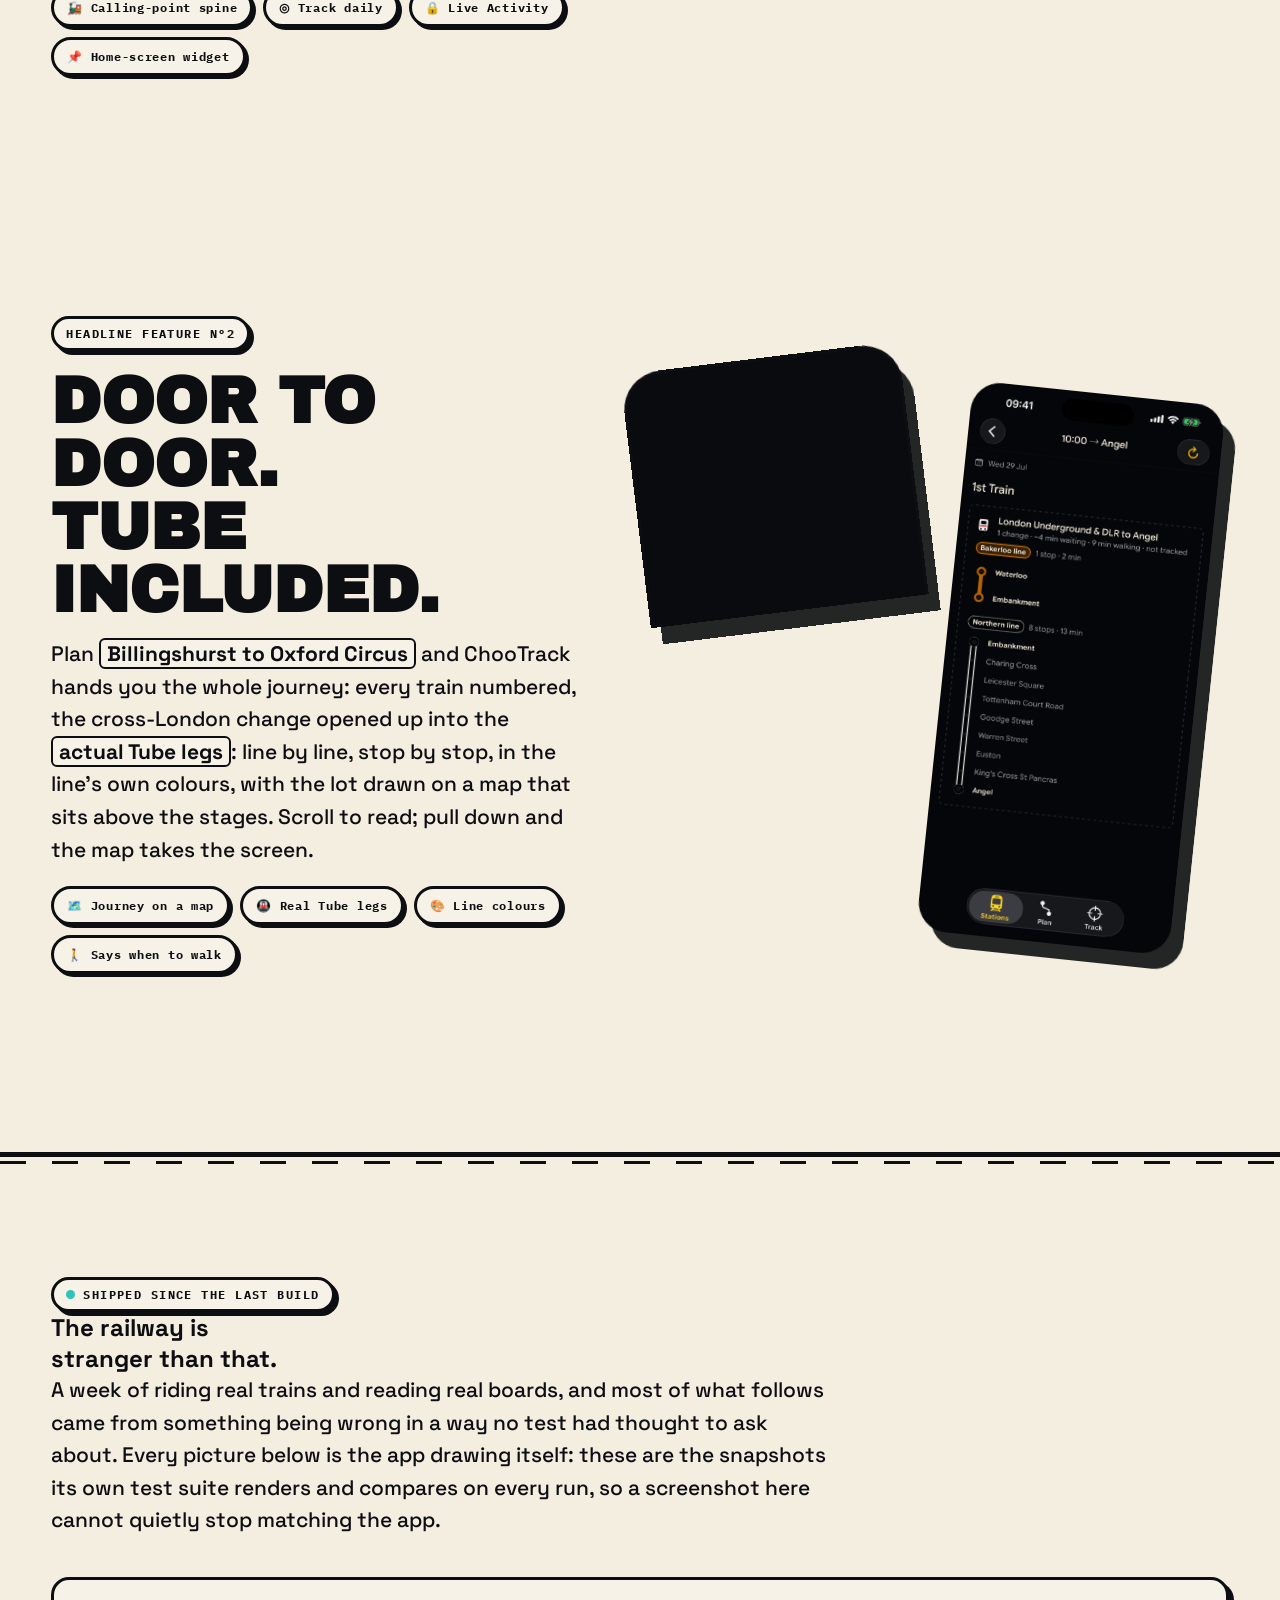
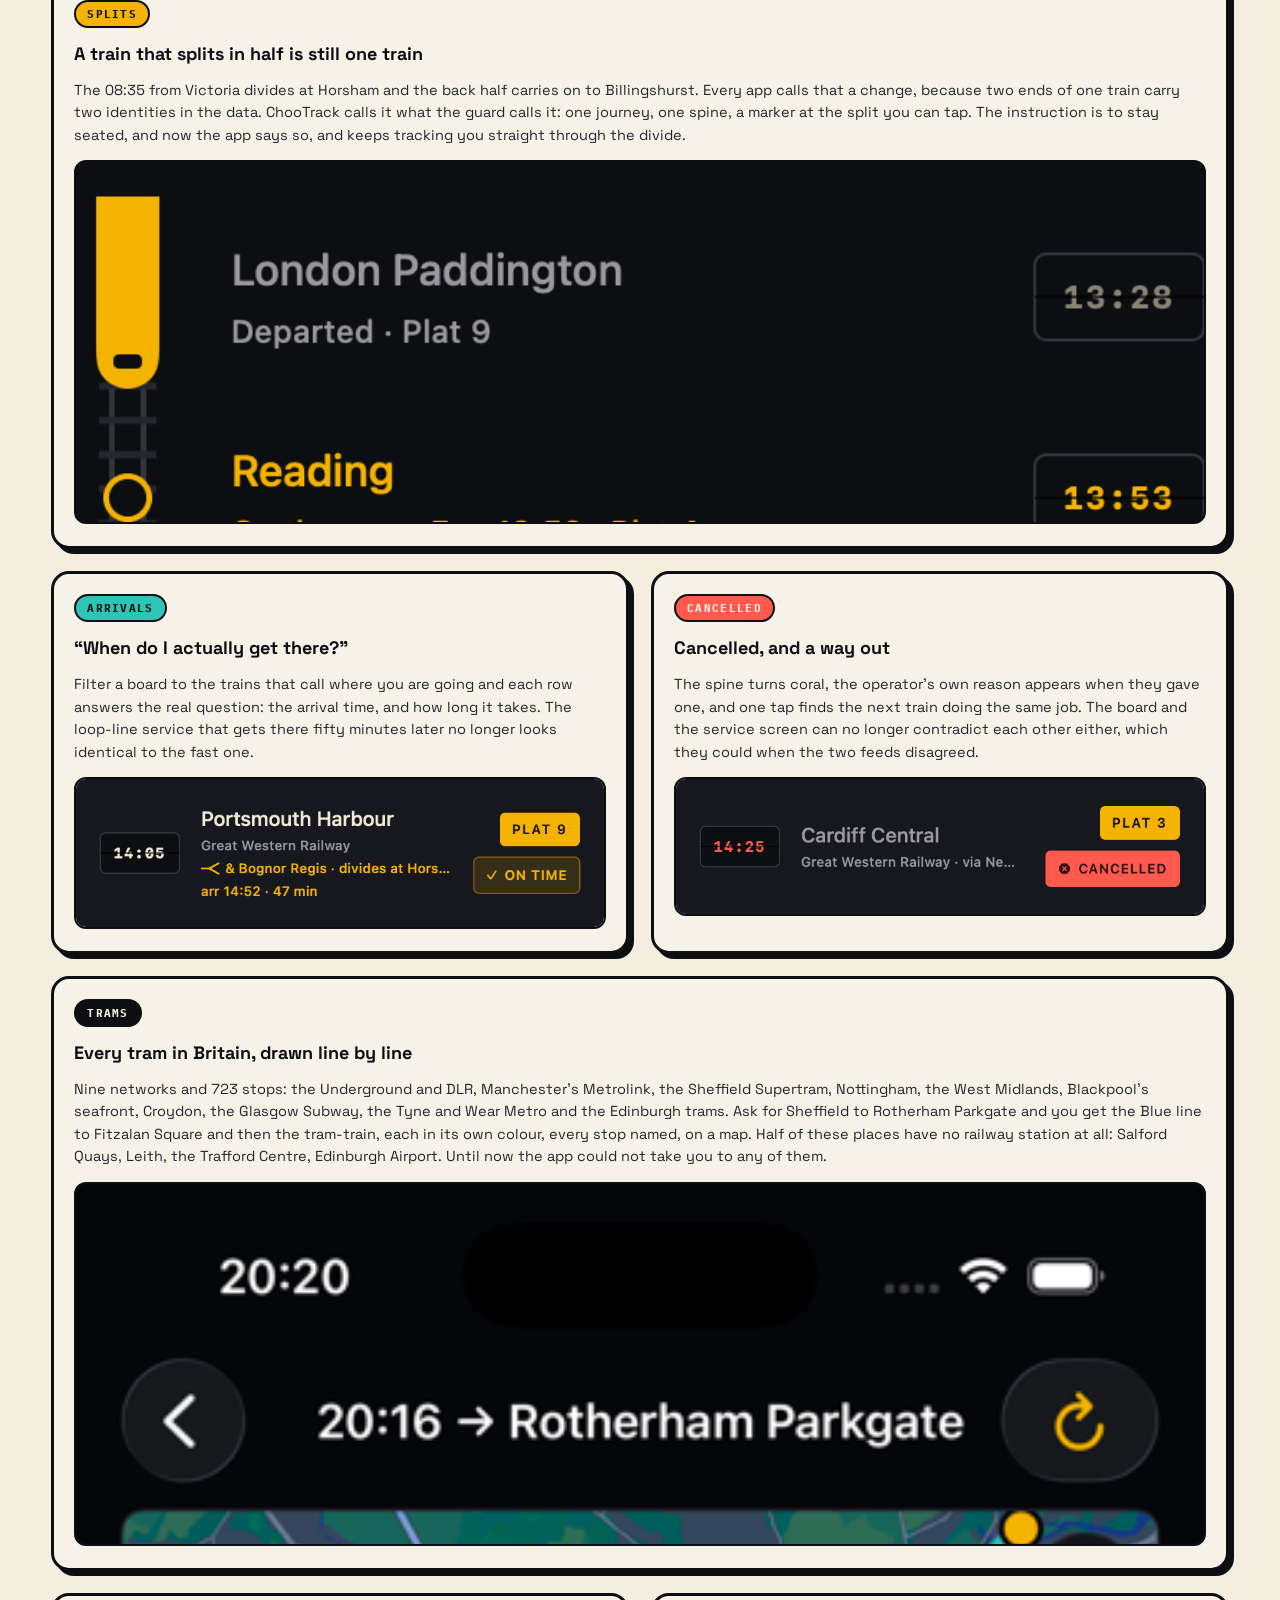
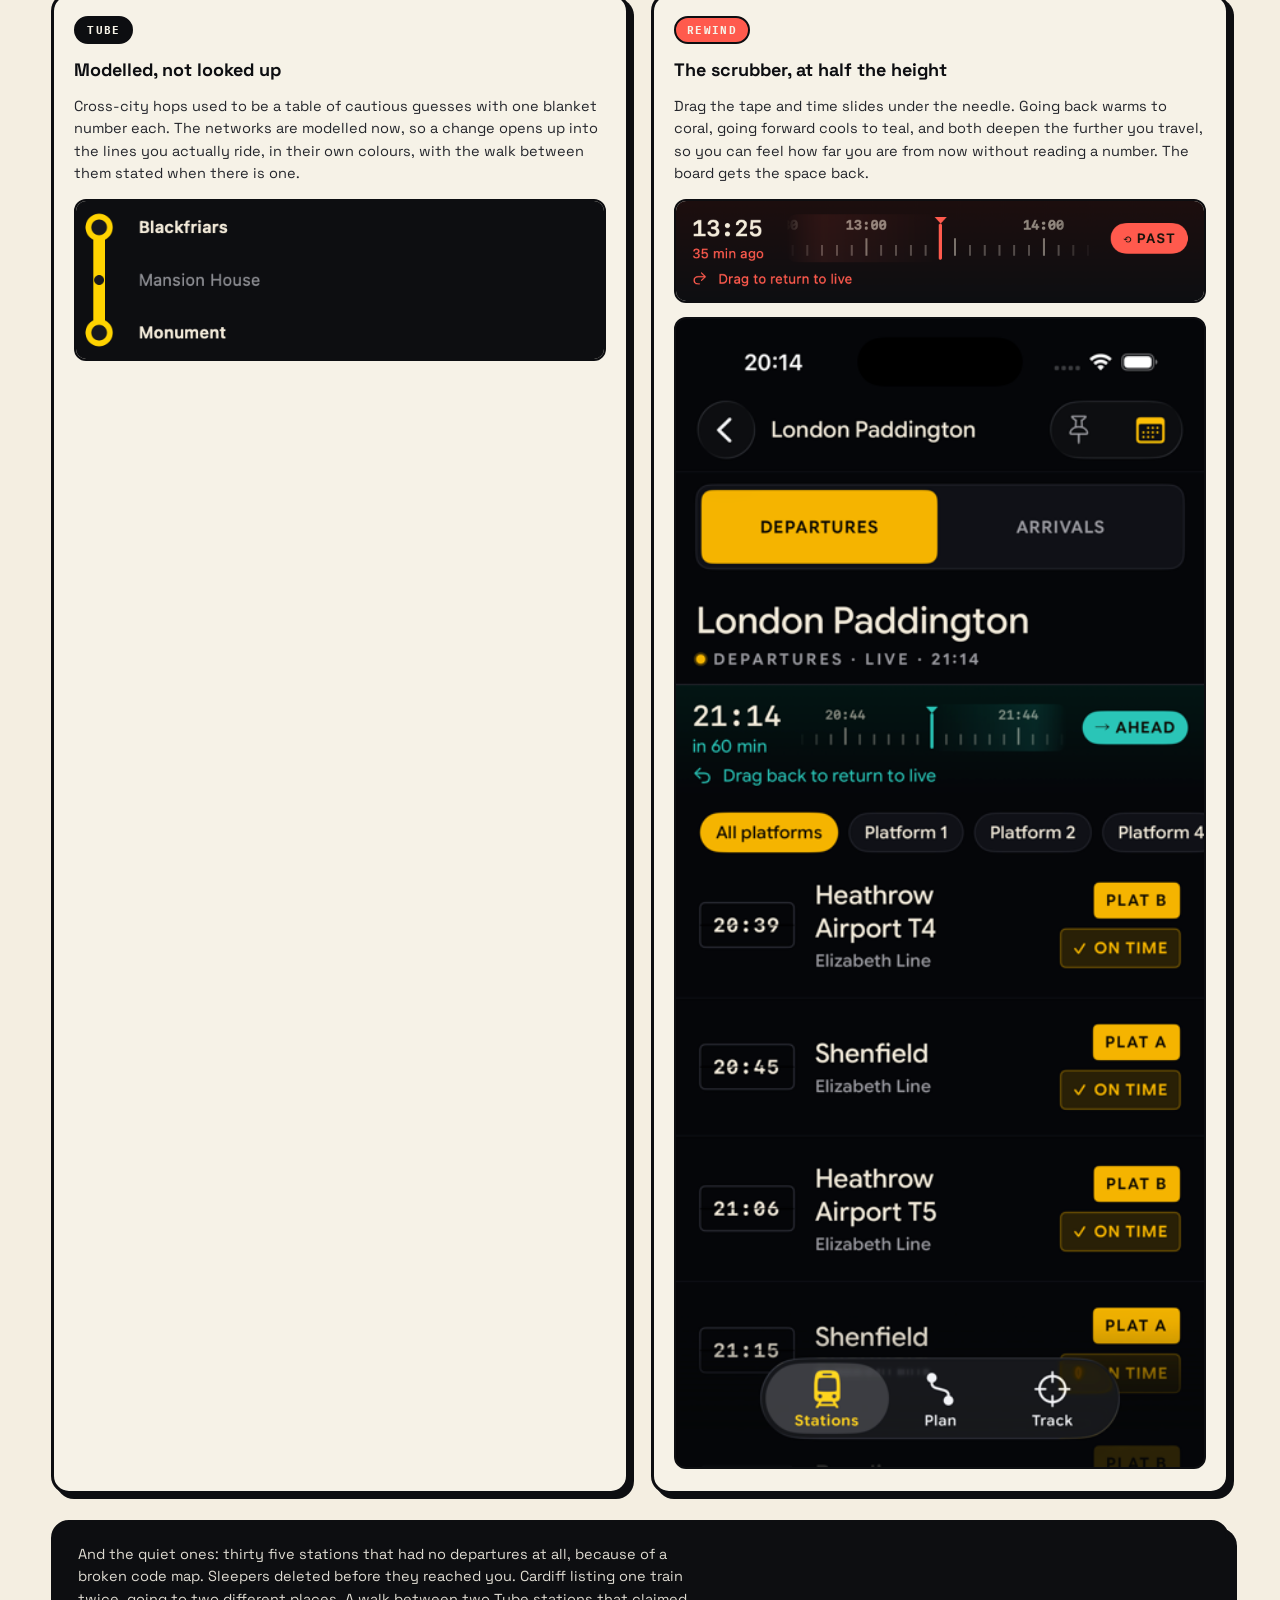
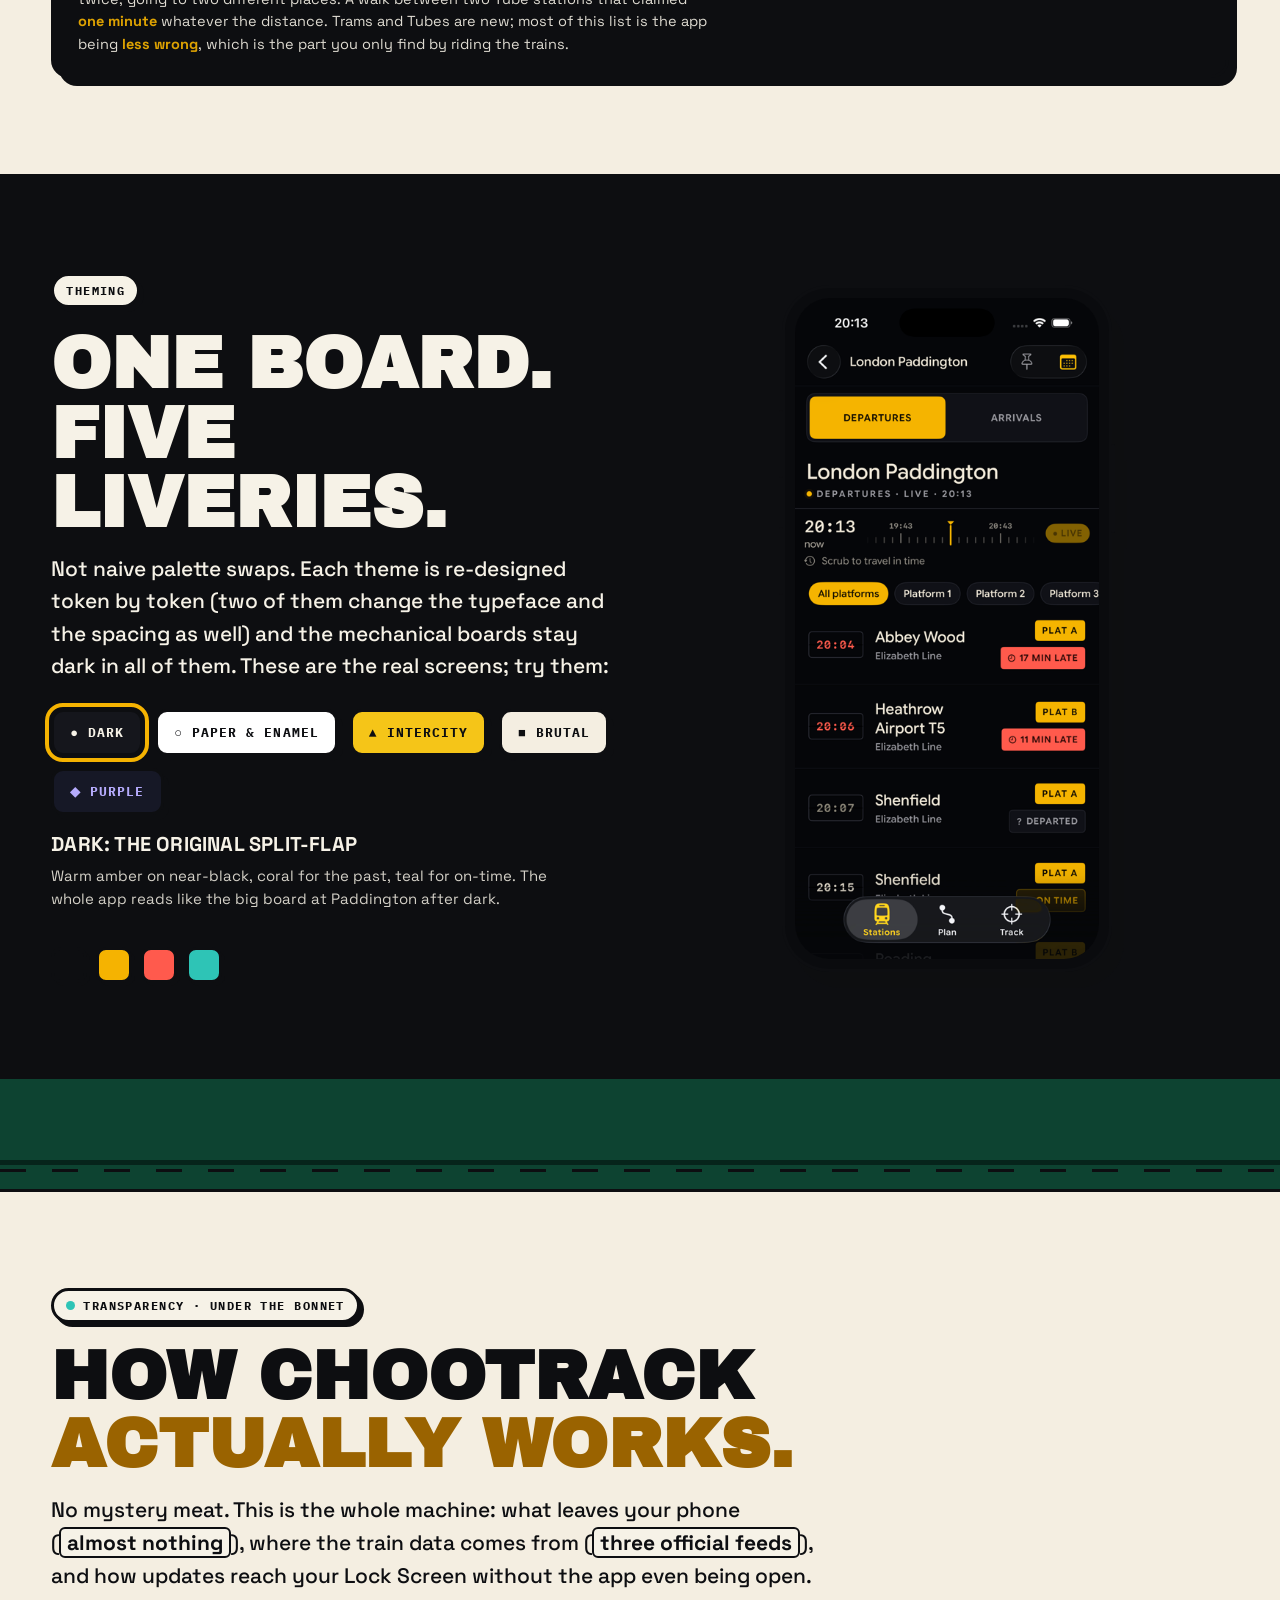
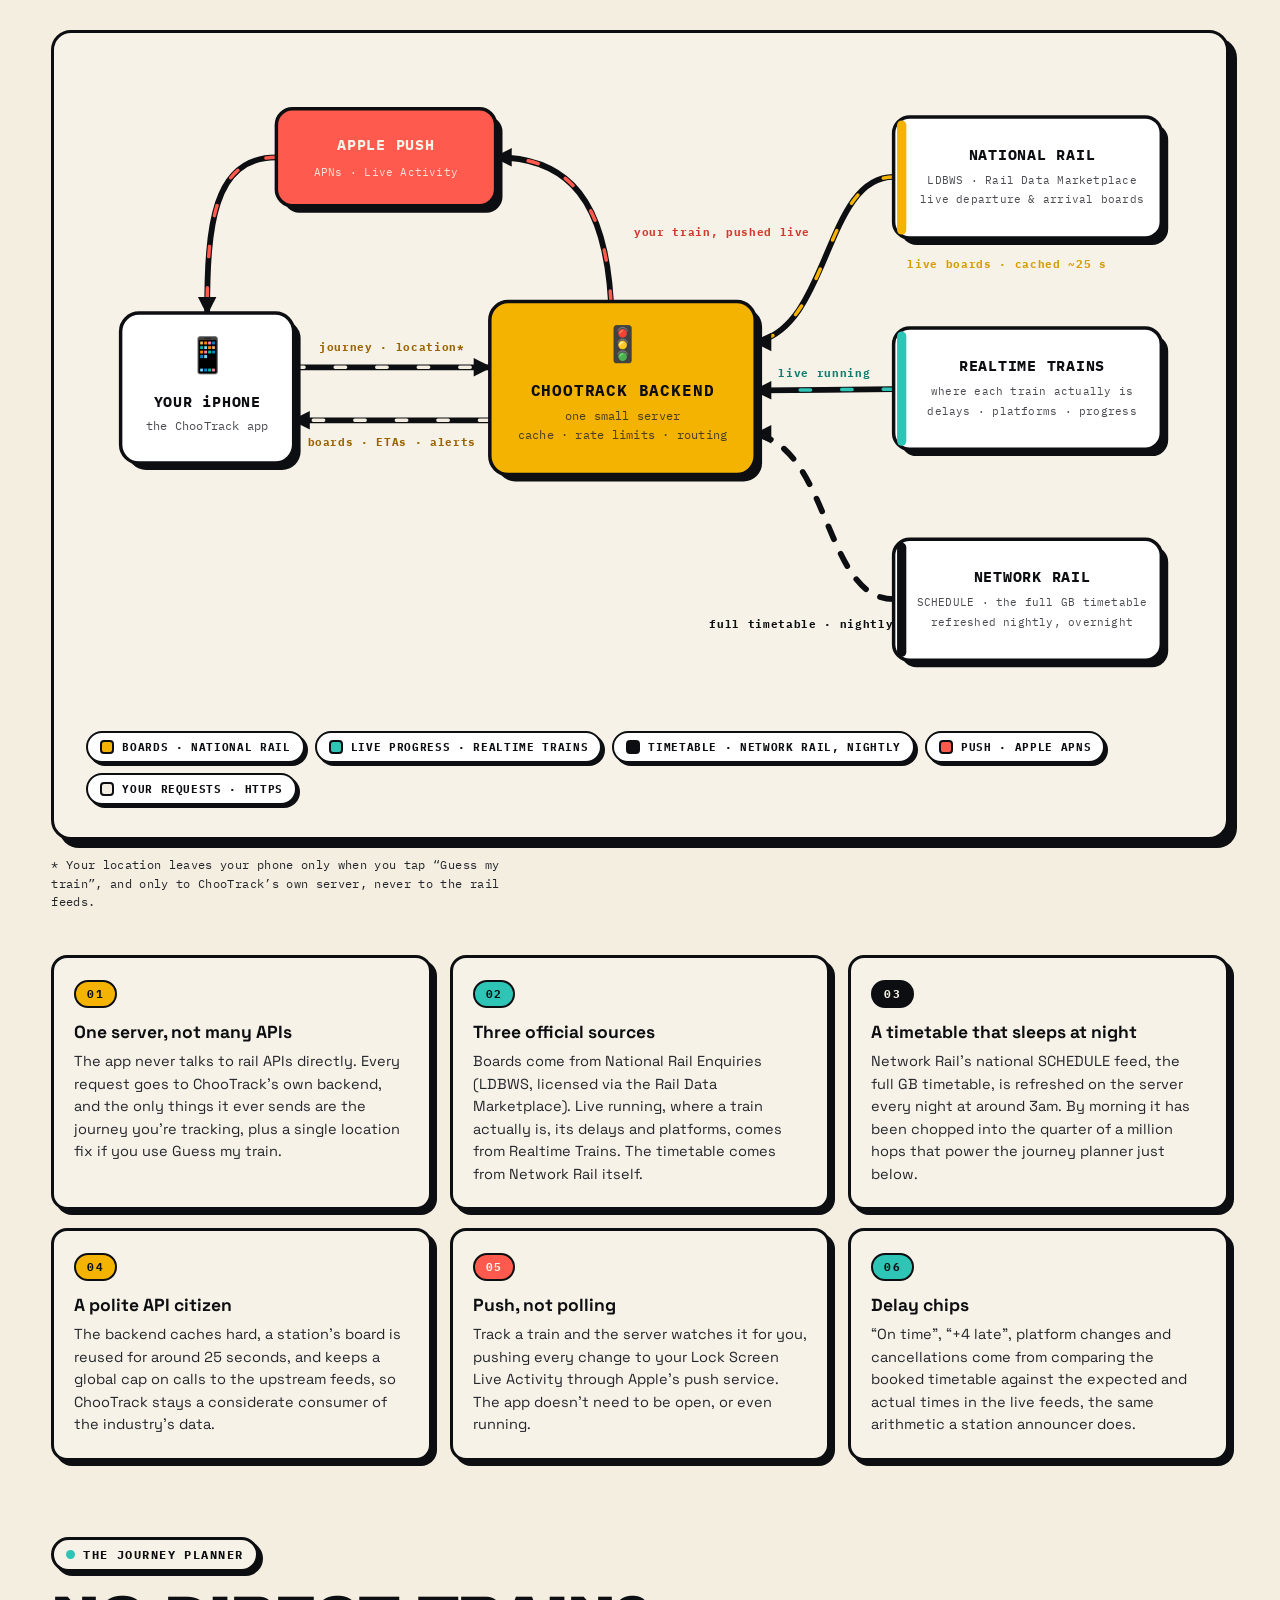
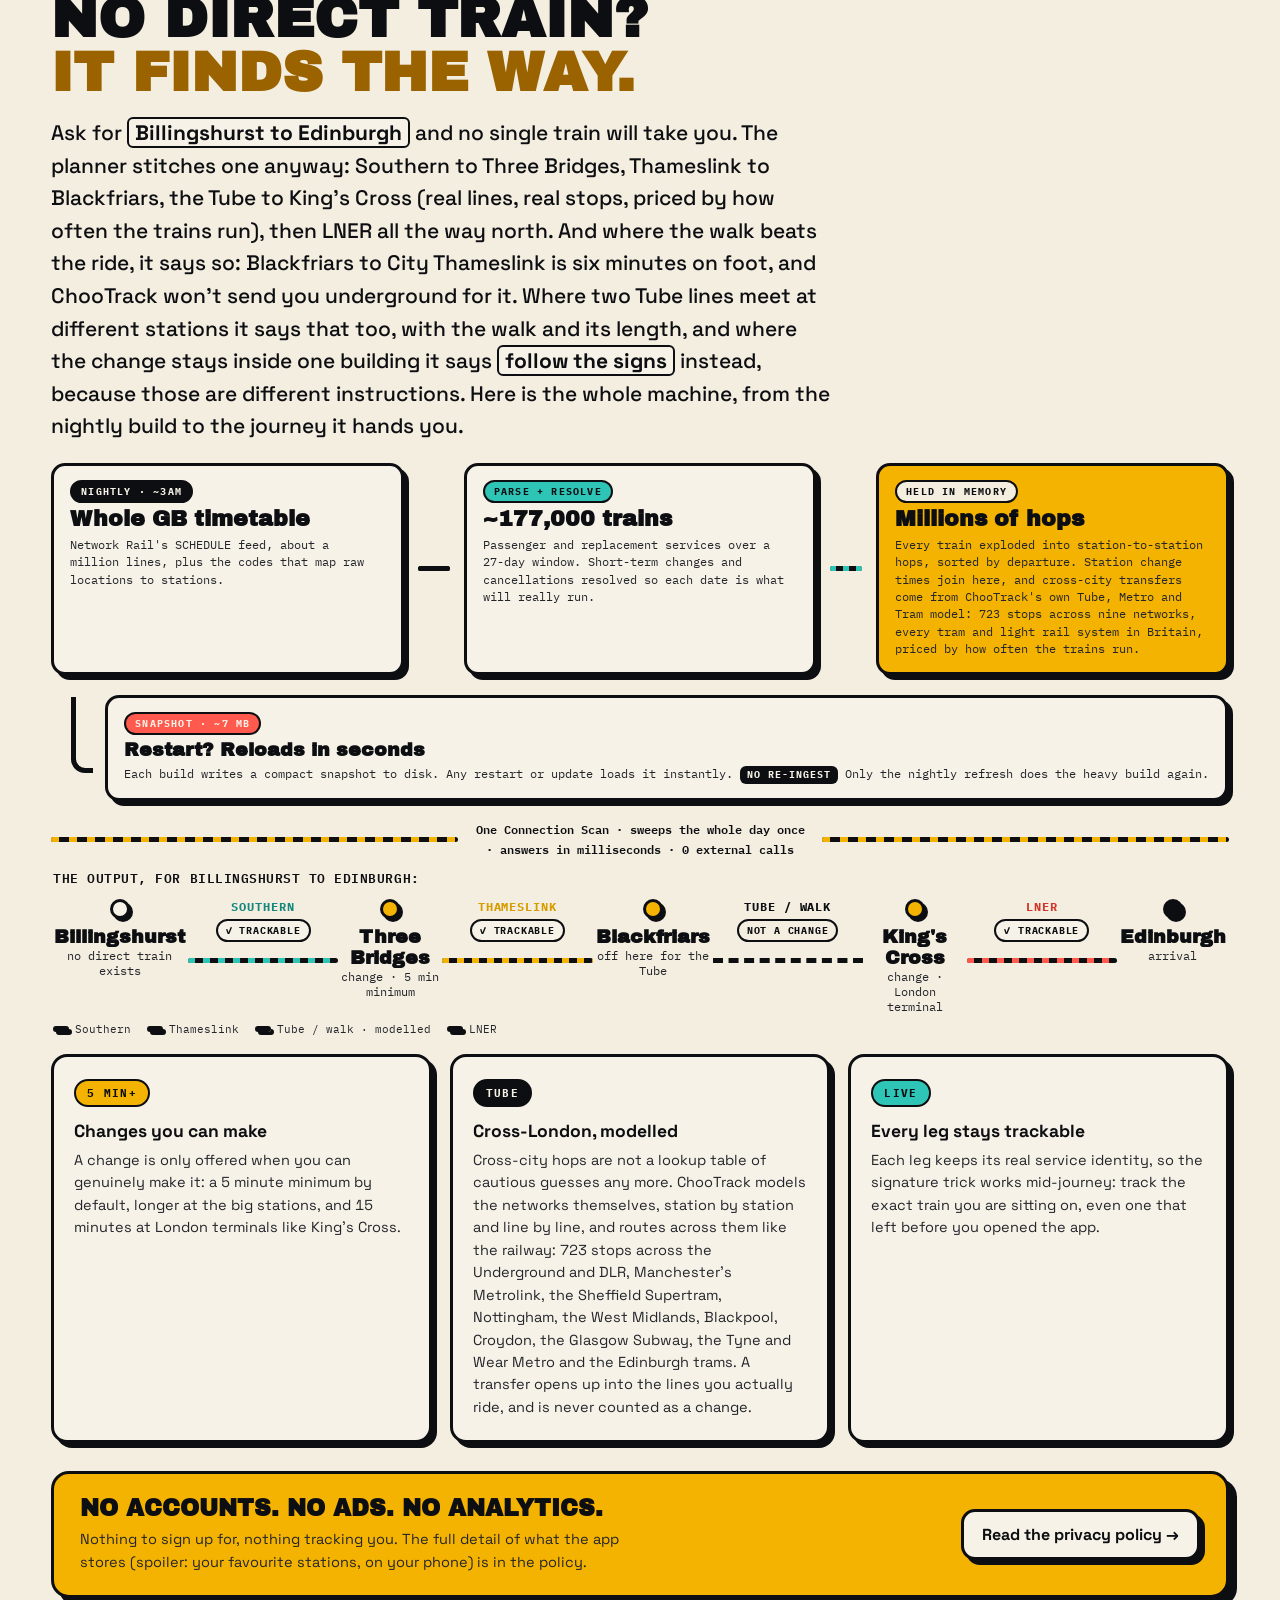
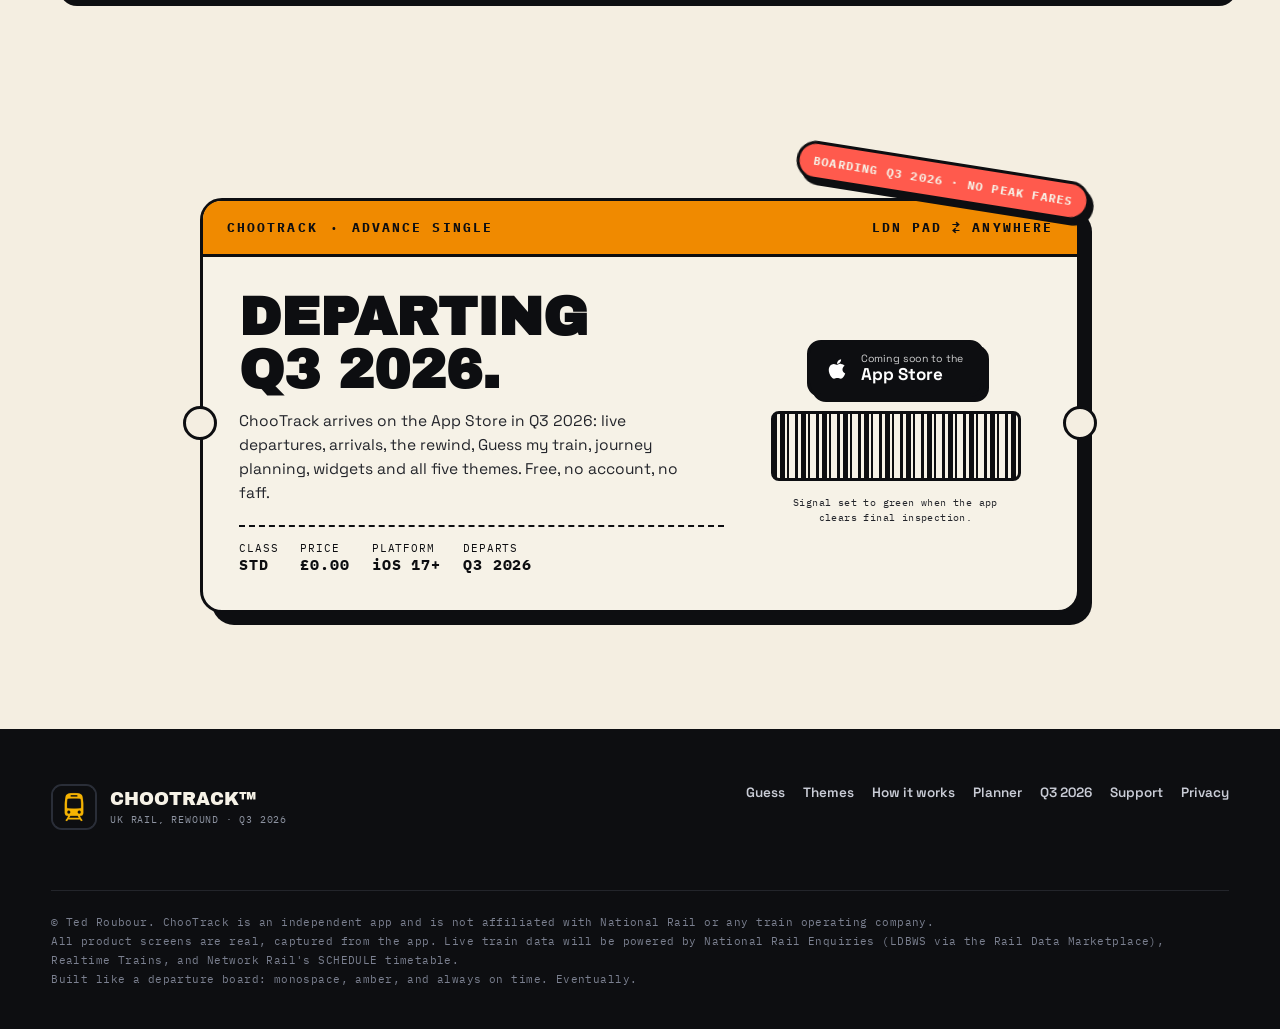
==== commit 1062cd9b: "Real screens again, and every tram in Britain The two shots the page is built around were of the old" ====
--- a/index.html
+++ b/index.html
@@ -70,8 +70,8 @@
       <div class="phone" data-tilt>
         <div class="phone-frame">
           <div class="phone-screen xfade" id="heroXfade">
-            <img class="shot" src="shots/board-live.png" alt="ChooTrack departure board for London Paddington, live at 14:16">
-            <img class="shot over" src="shots/board-past.png" alt="The same board rewound 25 minutes into the past, departed trains shown again">
+            <img class="shot" src="shots/board-live.png" alt="ChooTrack departure board for London Paddington, live, with the time scrubber and platform filter chips">
+            <img class="shot over" src="shots/board-past.png" alt="The same board dragged 90 minutes into the past: the scrubber washes coral, a PAST chip appears, and departed and cancelled trains are shown again">
           </div>
           <span class="ph-flag live">● LIVE</span>
           <span class="ph-flag past">⟲ IN THE PAST</span>
@@ -172,7 +172,7 @@
       <div class="phone small p1 reveal" style="--i:1;--rr:-6deg" data-tilt>
         <div class="phone-frame">
           <div class="phone-screen">
-            <img class="shot" src="shots/detail.png" alt="ChooTrack service detail: the calling-point spine drawn as a train, amber carriages for passed stops, a glowing locomotive at the current stop">
+            <img class="shot" src="shots/detail.png" alt="A live Elizabeth line service running 15 minutes late, its calling points drawn as a train with amber carriages for the stops already passed">
           </div>
         </div>
       </div>
@@ -292,14 +292,31 @@
         <div class="nshot"><img src="shots/new-cancelled.png" alt="A departure row for Cardiff Central at 14:25 with a coral CANCELLED chip"></div>
       </div>
 
-      <div class="ncard reveal" style="--i:3">
+      <div class="ncard wide reveal" style="--i:3">
+        <span class="num ink">TRAMS</span>
+        <h3>Every tram in Britain, drawn line by line</h3>
+        <p>
+          Nine networks and 723 stops: the Underground and DLR, Manchester's
+          Metrolink, the Sheffield Supertram, Nottingham, the West Midlands,
+          Blackpool's seafront, Croydon, the Glasgow Subway, the Tyne and Wear
+          Metro and the Edinburgh trams. Ask for Sheffield to Rotherham Parkgate
+          and you get the Blue line to Fitzalan Square and then the tram-train,
+          each in its own colour, every stop named, on a map. Half of these
+          places have no railway station at all: Salford Quays, Leith, the
+          Trafford Centre, Edinburgh Airport. Until now the app could not take
+          you to any of them.
+        </p>
+        <div class="nshot tall"><img src="shots/plan-tram.png" alt="Sheffield to Rotherham Parkgate: a map of the route above the stages, then the Blue line for one stop to Fitzalan Square and the Tram-Train for twelve more, each drawn on a line-coloured spine"></div>
+      </div>
+
+      <div class="ncard reveal" style="--i:4">
         <span class="num ink">TUBE</span>
-        <h3>410 stops, drawn line by line</h3>
+        <h3>Modelled, not looked up</h3>
         <p>
-          Cross-city hops used to be a table of cautious guesses. Now the networks
-          themselves are modelled: the Underground and DLR, the Glasgow Subway,
-          the Tyne and Wear Metro, and the Edinburgh trams. A change opens up into
-          the lines you actually ride, in their own colours.
+          Cross-city hops used to be a table of cautious guesses with one blanket
+          number each. The networks are modelled now, so a change opens up into
+          the lines you actually ride, in their own colours, with the walk
+          between them stated when there is one.
         </p>
         <div class="nshot"><img src="shots/new-metro-spine.png" alt="A Circle line spine in its own yellow, running Blackfriars through Mansion House to Monument"></div>
       </div>
@@ -314,6 +331,7 @@
           number. The board gets the space back.
         </p>
         <div class="nshot"><img src="shots/new-scrubber-past.png" alt="The time scrubber showing 13:25, thirty five minutes ago, the tape washed coral with a PAST chip and the words drag to return to live"></div>
+        <div class="nshot"><img src="shots/board-ahead.png" alt="The same board dragged an hour forward instead: the tape cools to teal and the chip reads AHEAD"></div>
       </div>
     </div>
 
@@ -613,7 +631,7 @@
         <div class="pl-stage hot">
           <span class="pl-tag amber">Held in memory</span>
           <b>Millions of hops</b>
-          <small>Every train exploded into station-to-station hops, sorted by departure. Station change times join here, and cross-city transfers come from ChooTrack's own Tube, Metro and Tram model: 410 stations across London, Glasgow, Newcastle and Edinburgh, priced by how often the trains run.</small>
+          <small>Every train exploded into station-to-station hops, sorted by departure. Station change times join here, and cross-city transfers come from ChooTrack's own Tube, Metro and Tram model: 723 stops across nine networks, every tram and light rail system in Britain, priced by how often the trains run.</small>
         </div>
 
         <!-- snapshot loop off the in-memory store -->
@@ -655,7 +673,7 @@
 
       <div class="how-grid jp-cards">
         <div class="hcard reveal" style="--i:0;--rr:-1deg"><span class="num amber">5 MIN+</span><h3>Changes you can make</h3><p>A change is only offered when you can genuinely make it: a 5 minute minimum by default, longer at the big stations, and 15 minutes at London terminals like King's Cross.</p></div>
-        <div class="hcard reveal" style="--i:1;--rr:1deg"><span class="num ink">TUBE</span><h3>Cross-London, modelled</h3><p>Cross-city hops are not a lookup table of cautious guesses any more. ChooTrack models the networks themselves, station by station and line by line, and routes across them like the railway: 410 stops across the Underground and DLR, the Glasgow Subway, the Tyne and Wear Metro and the Edinburgh trams. A transfer opens up into the lines you actually ride, and is never counted as a change.</p></div>
+        <div class="hcard reveal" style="--i:1;--rr:1deg"><span class="num ink">TUBE</span><h3>Cross-London, modelled</h3><p>Cross-city hops are not a lookup table of cautious guesses any more. ChooTrack models the networks themselves, station by station and line by line, and routes across them like the railway: 723 stops across the Underground and DLR, Manchester's Metrolink, the Sheffield Supertram, Nottingham, the West Midlands, Blackpool, Croydon, the Glasgow Subway, the Tyne and Wear Metro and the Edinburgh trams. A transfer opens up into the lines you actually ride, and is never counted as a change.</p></div>
         <div class="hcard reveal" style="--i:2;--rr:-1deg"><span class="num teal">LIVE</span><h3>Every leg stays trackable</h3><p>Each leg keeps its real service identity, so the signature trick works mid-journey: track the exact train you are sitting on, even one that left before you opened the app.</p></div>
       </div>
     </div>
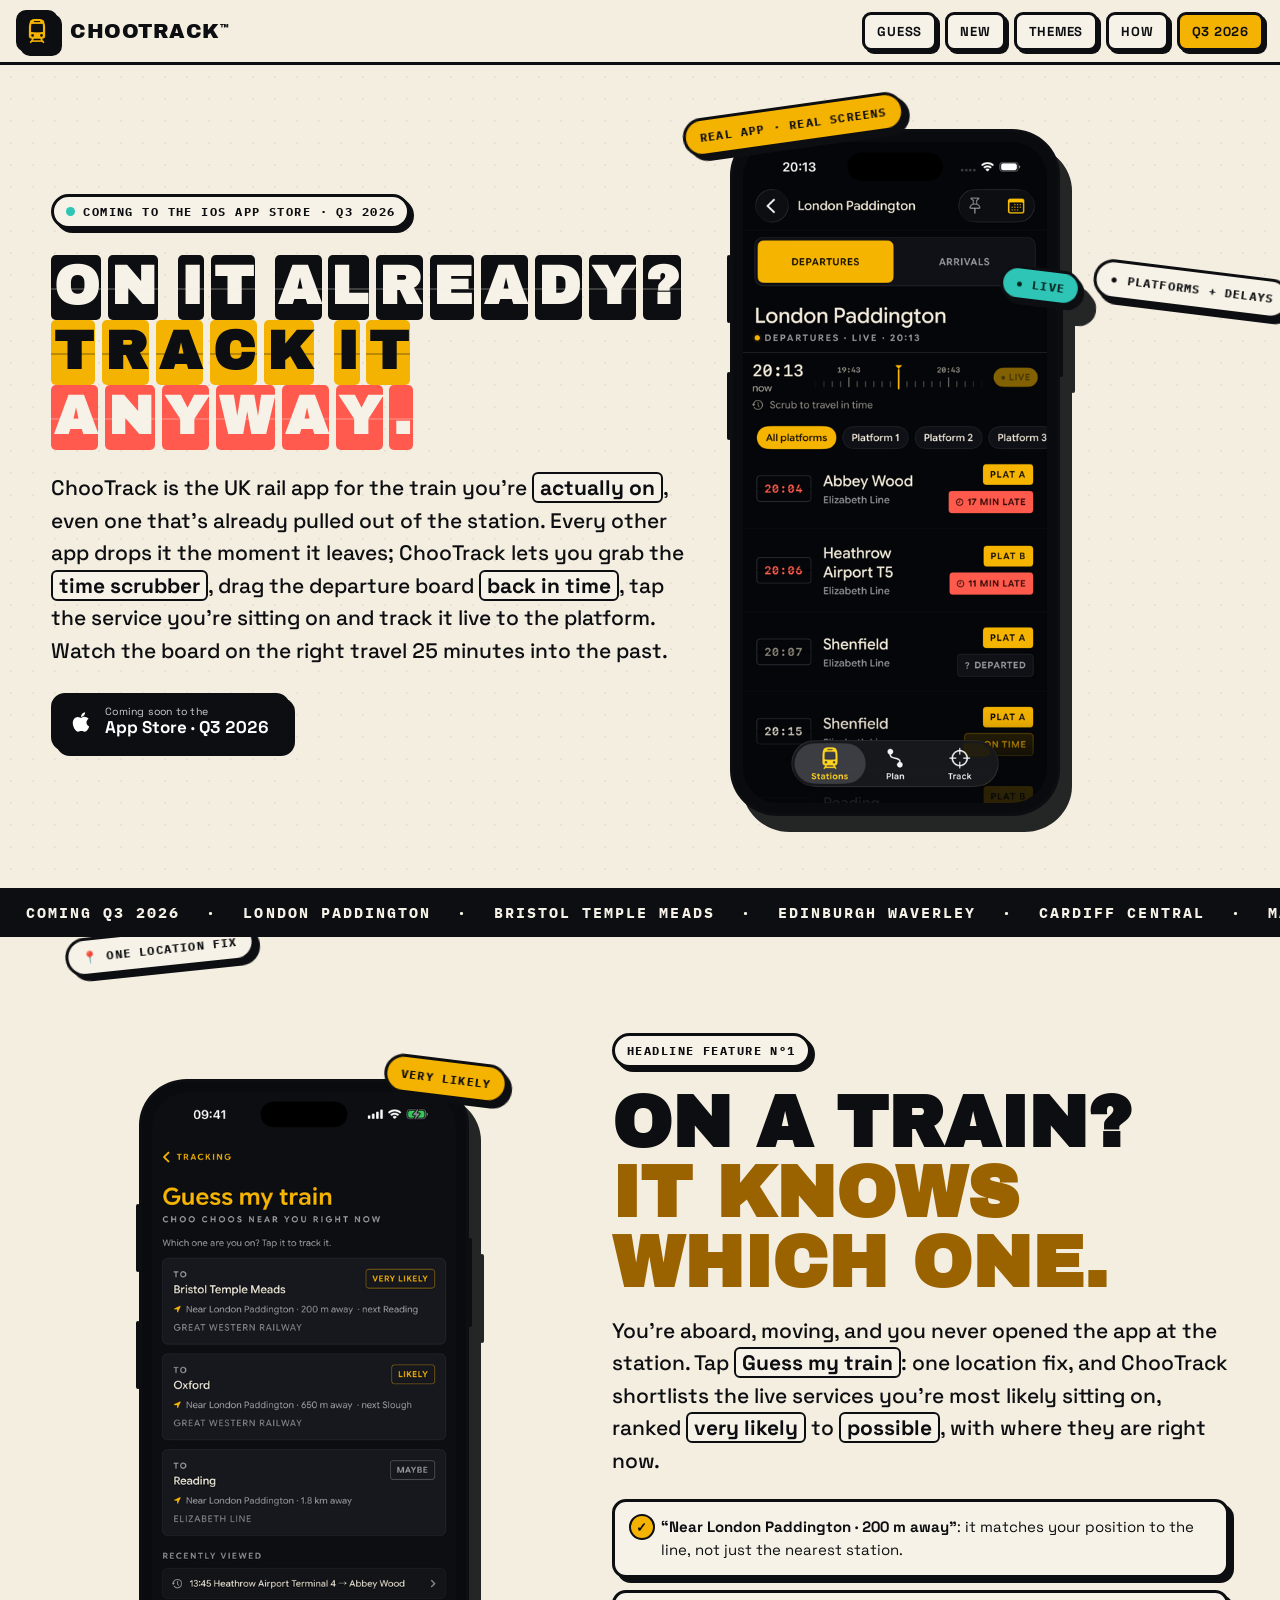
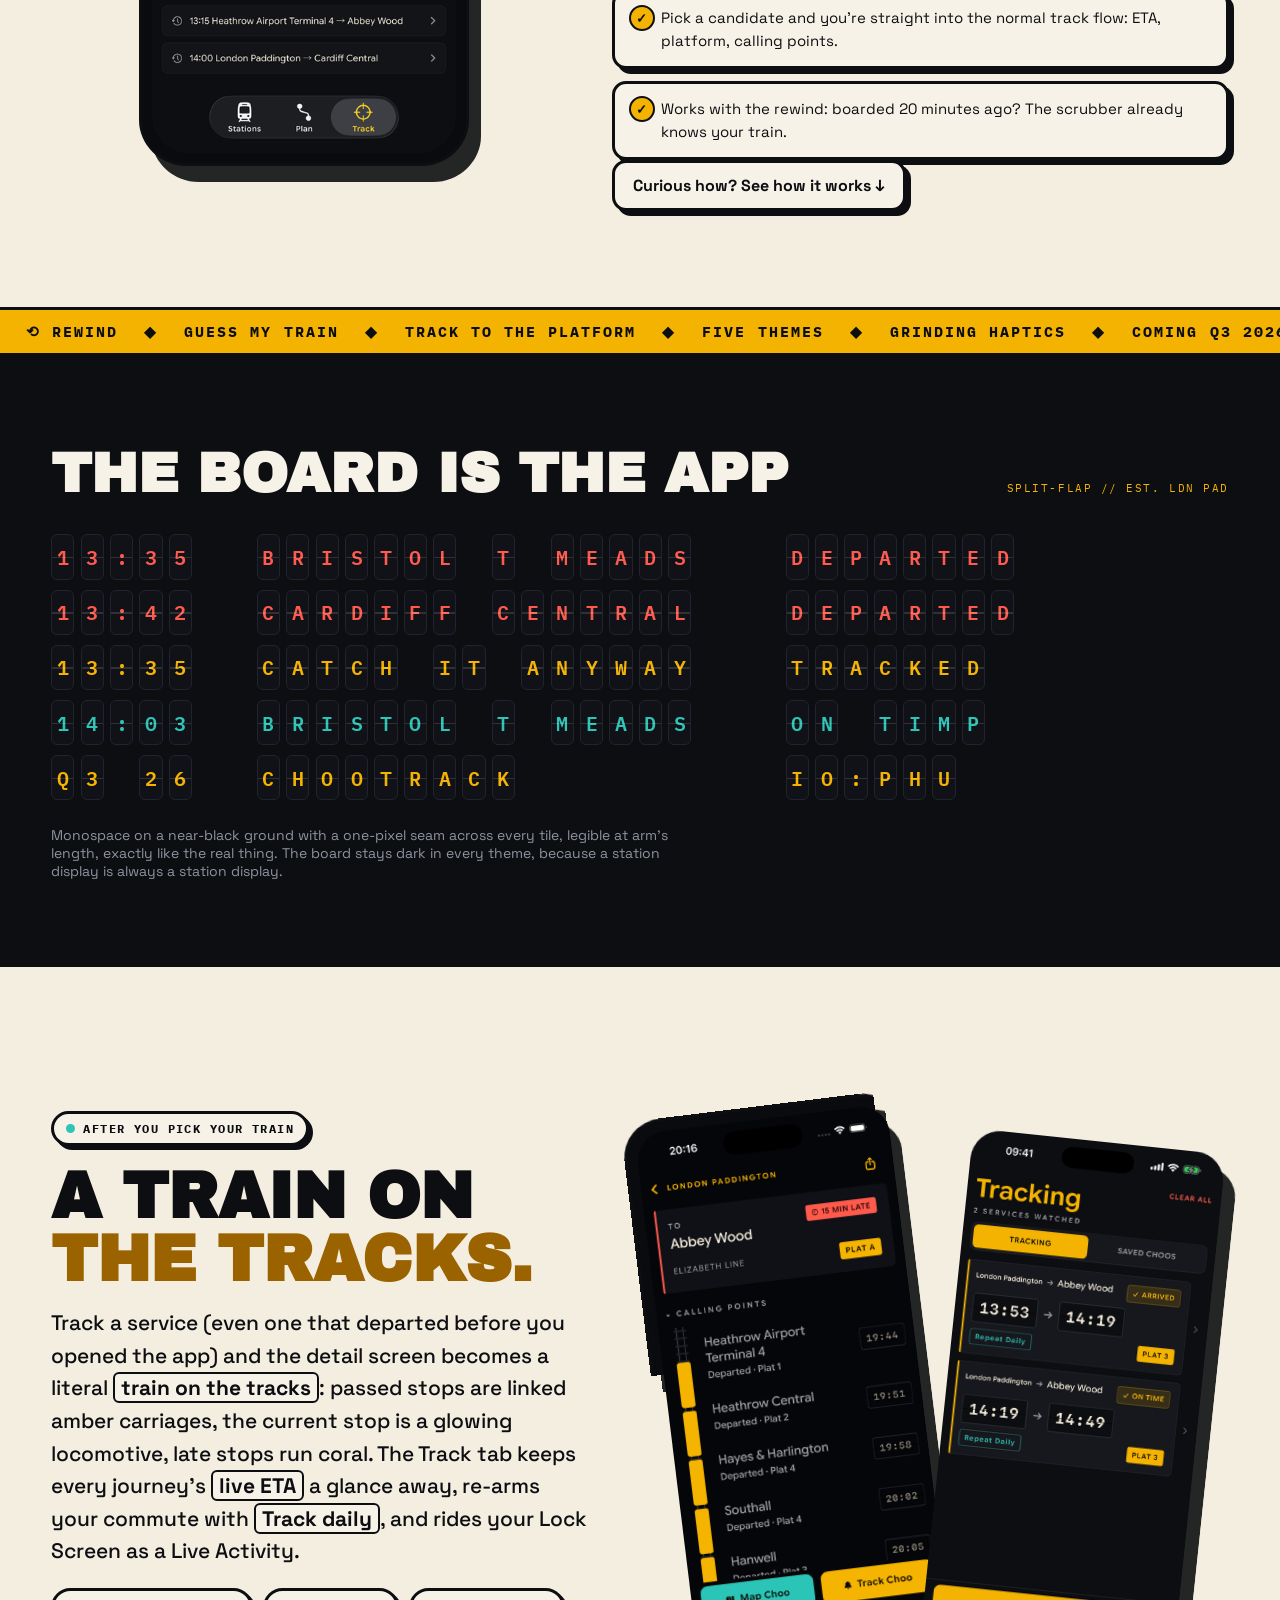
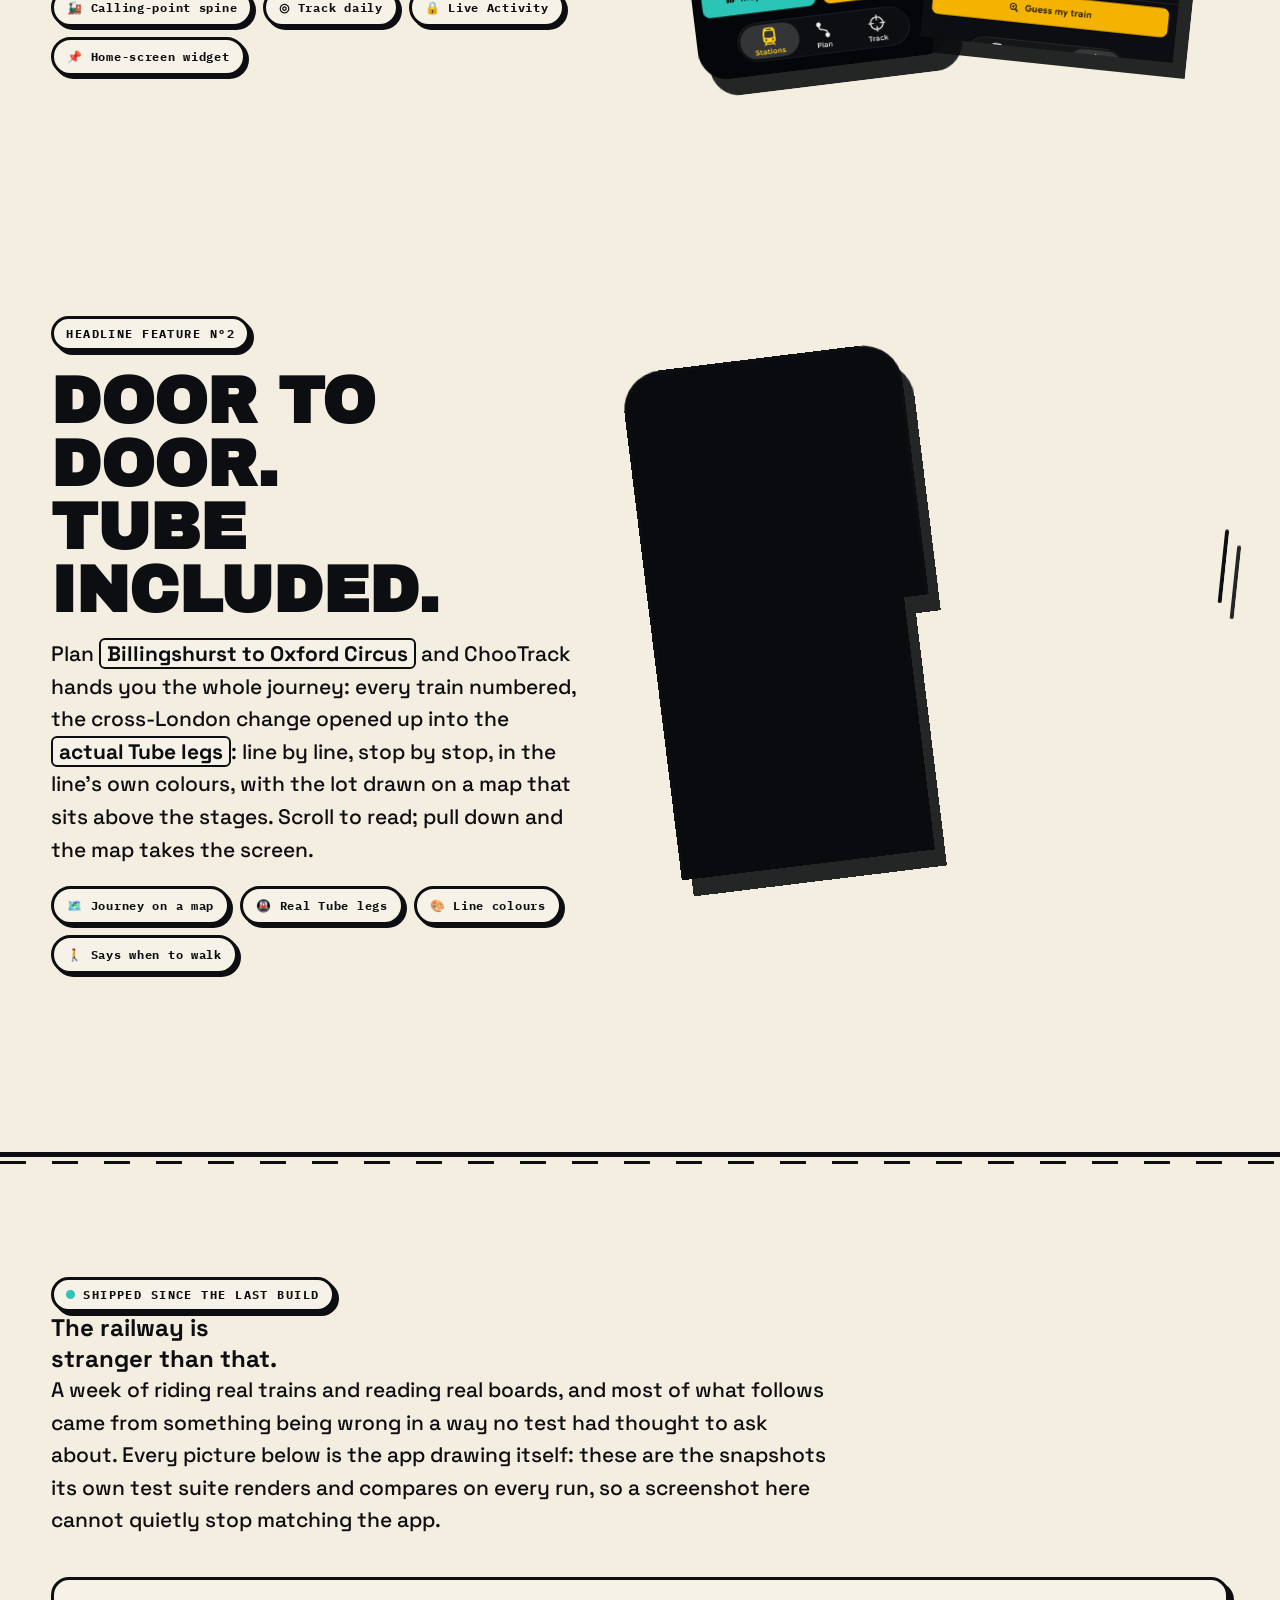
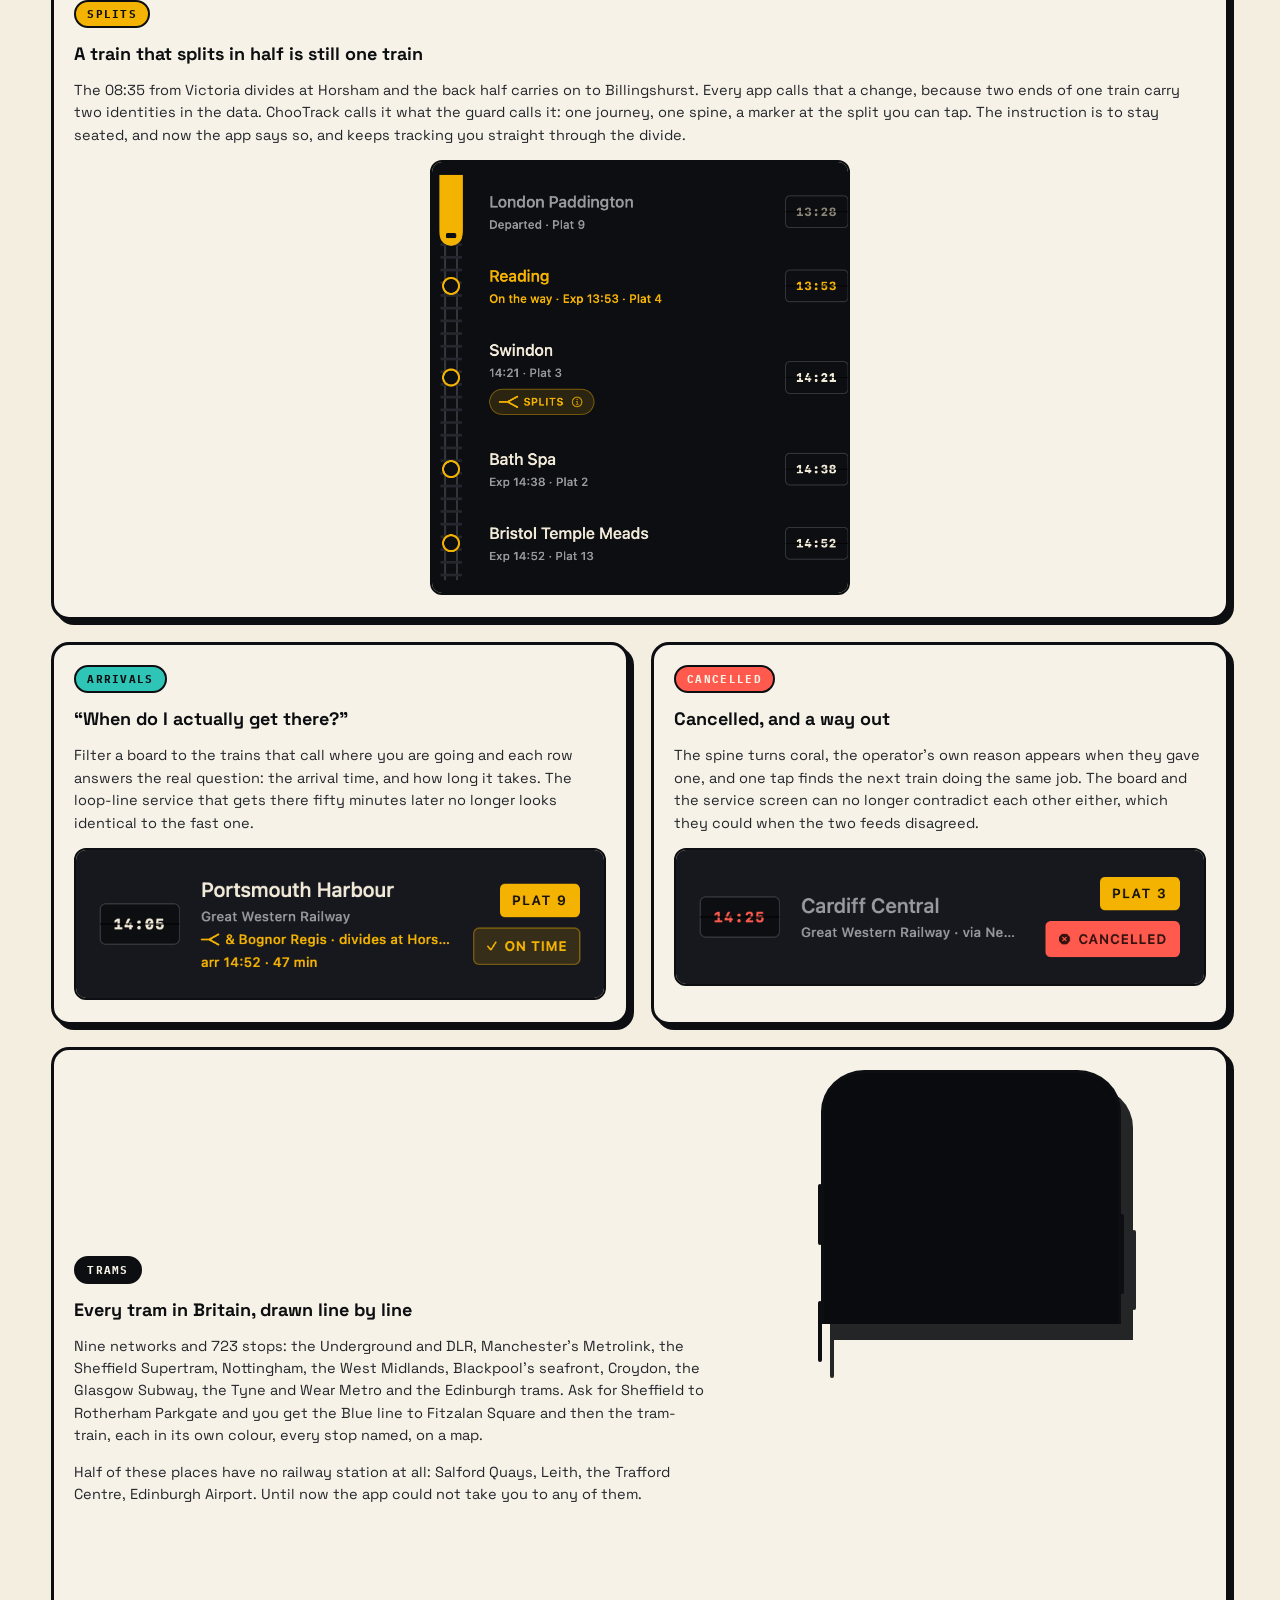
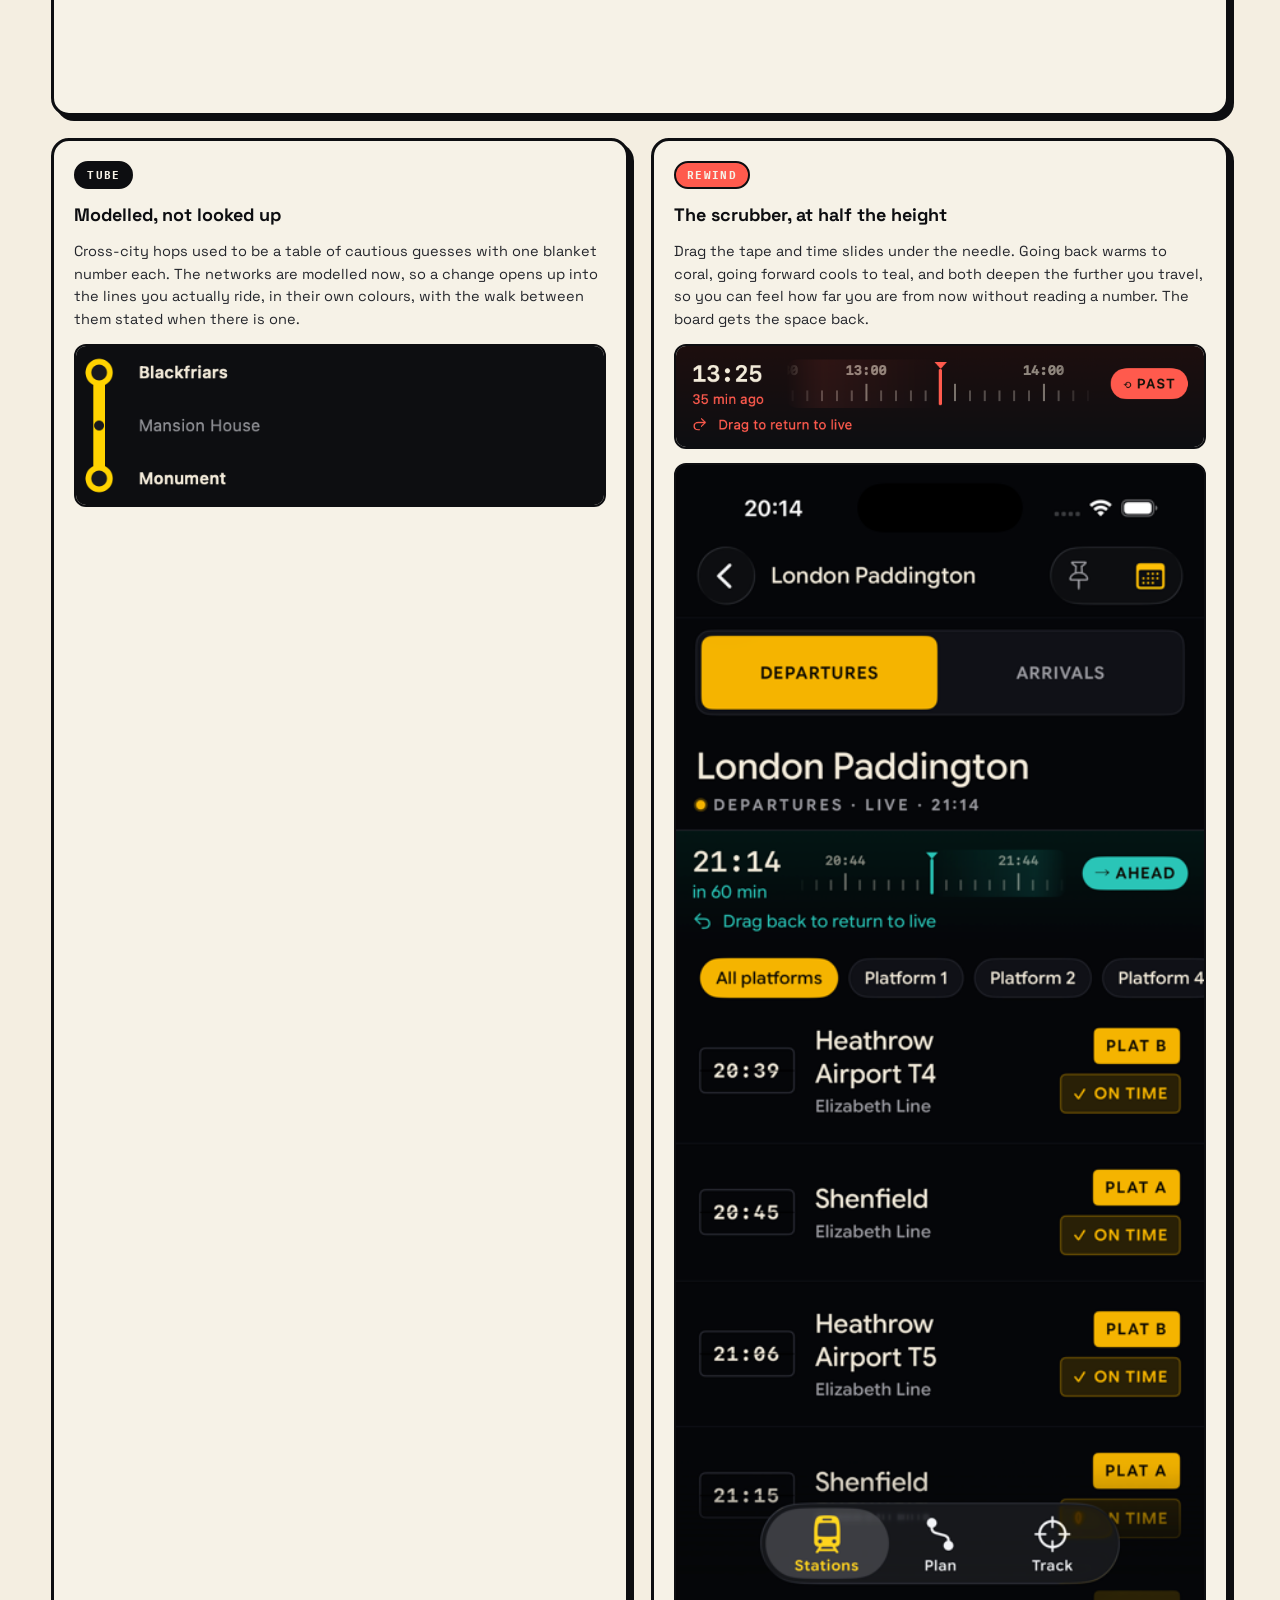
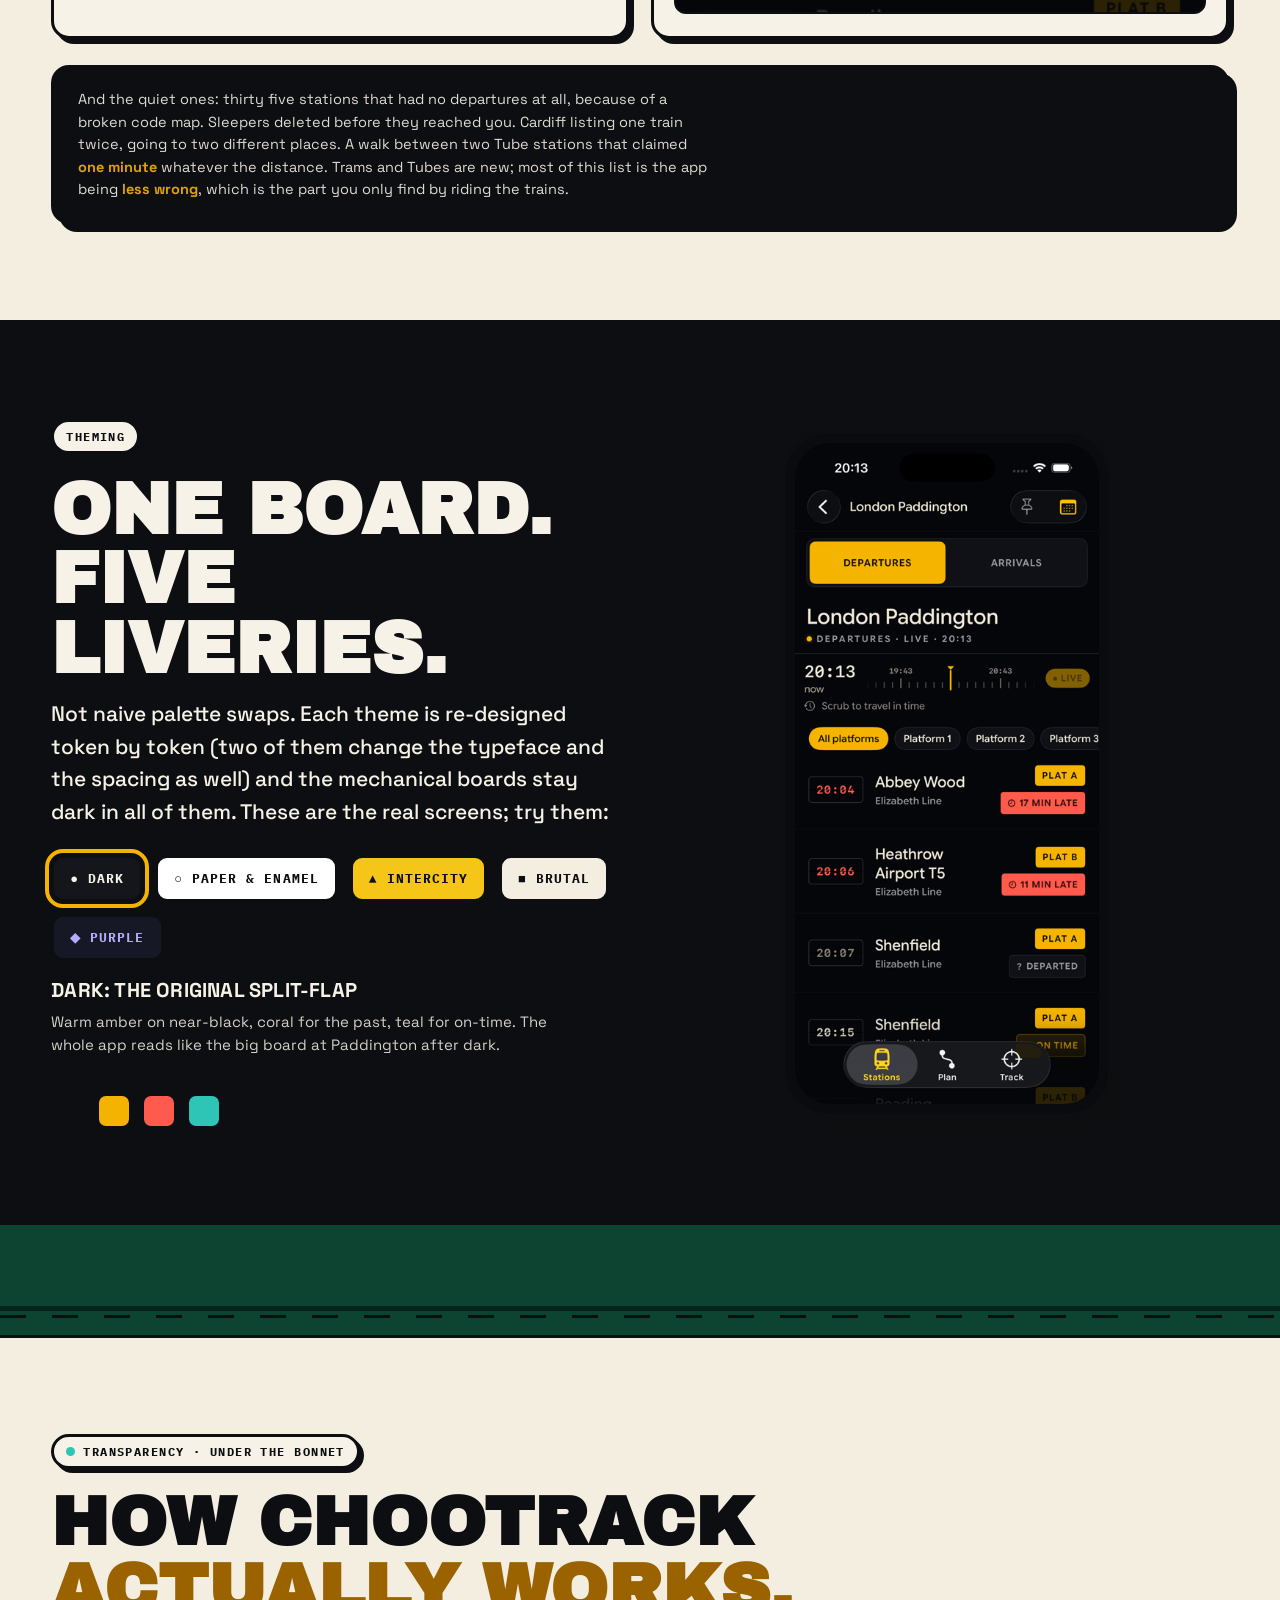
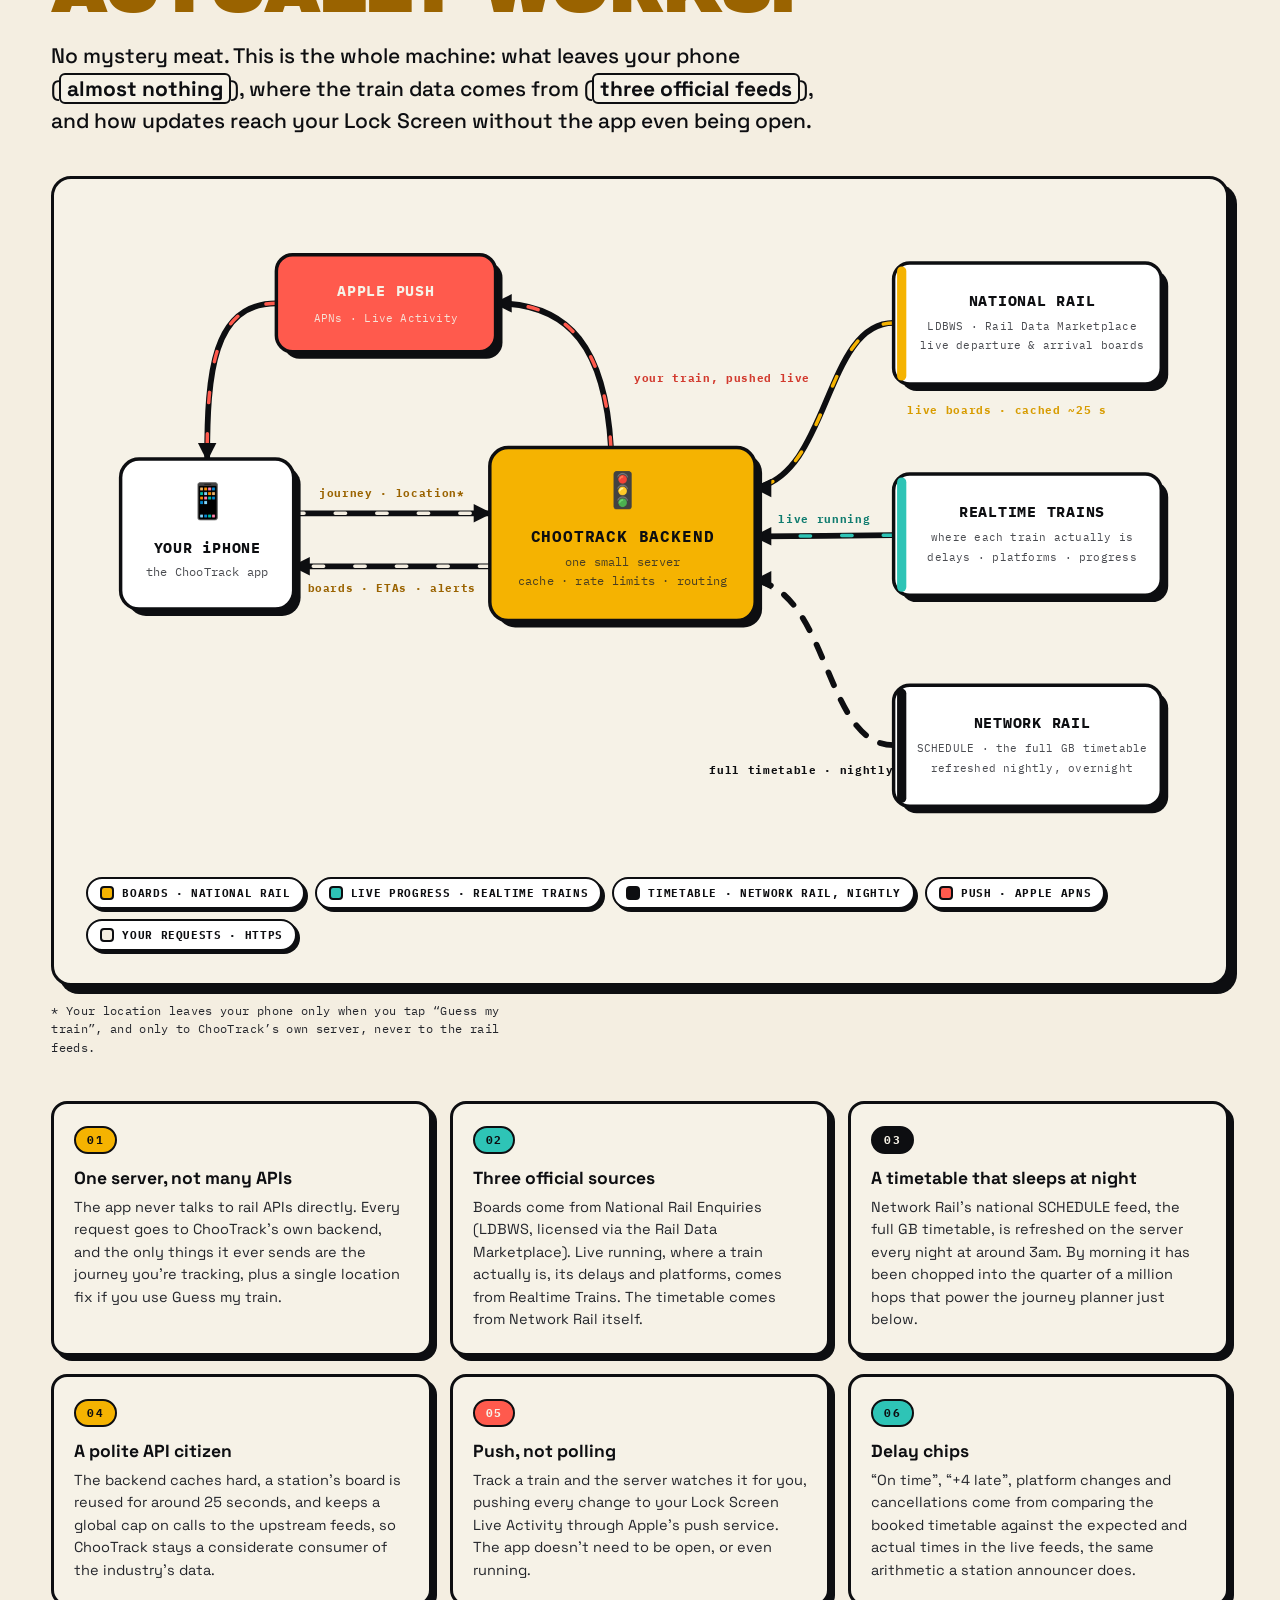
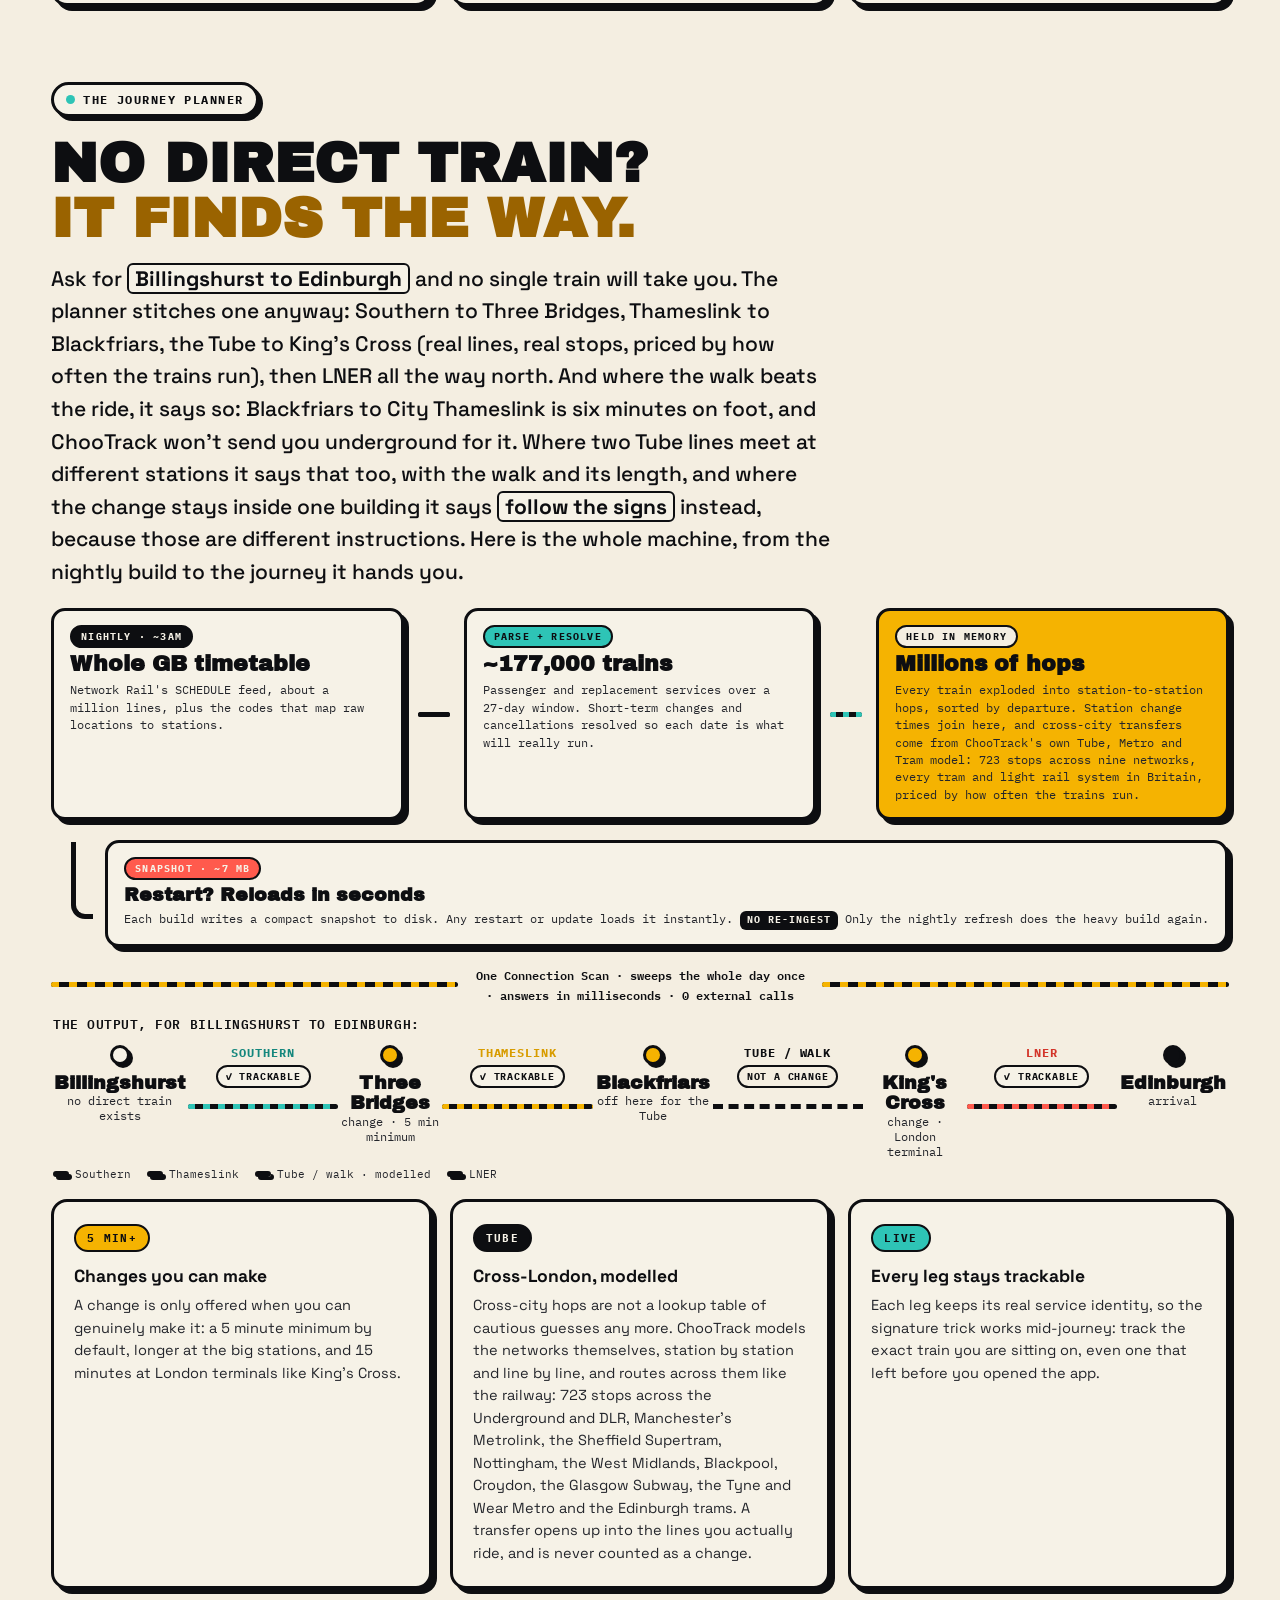
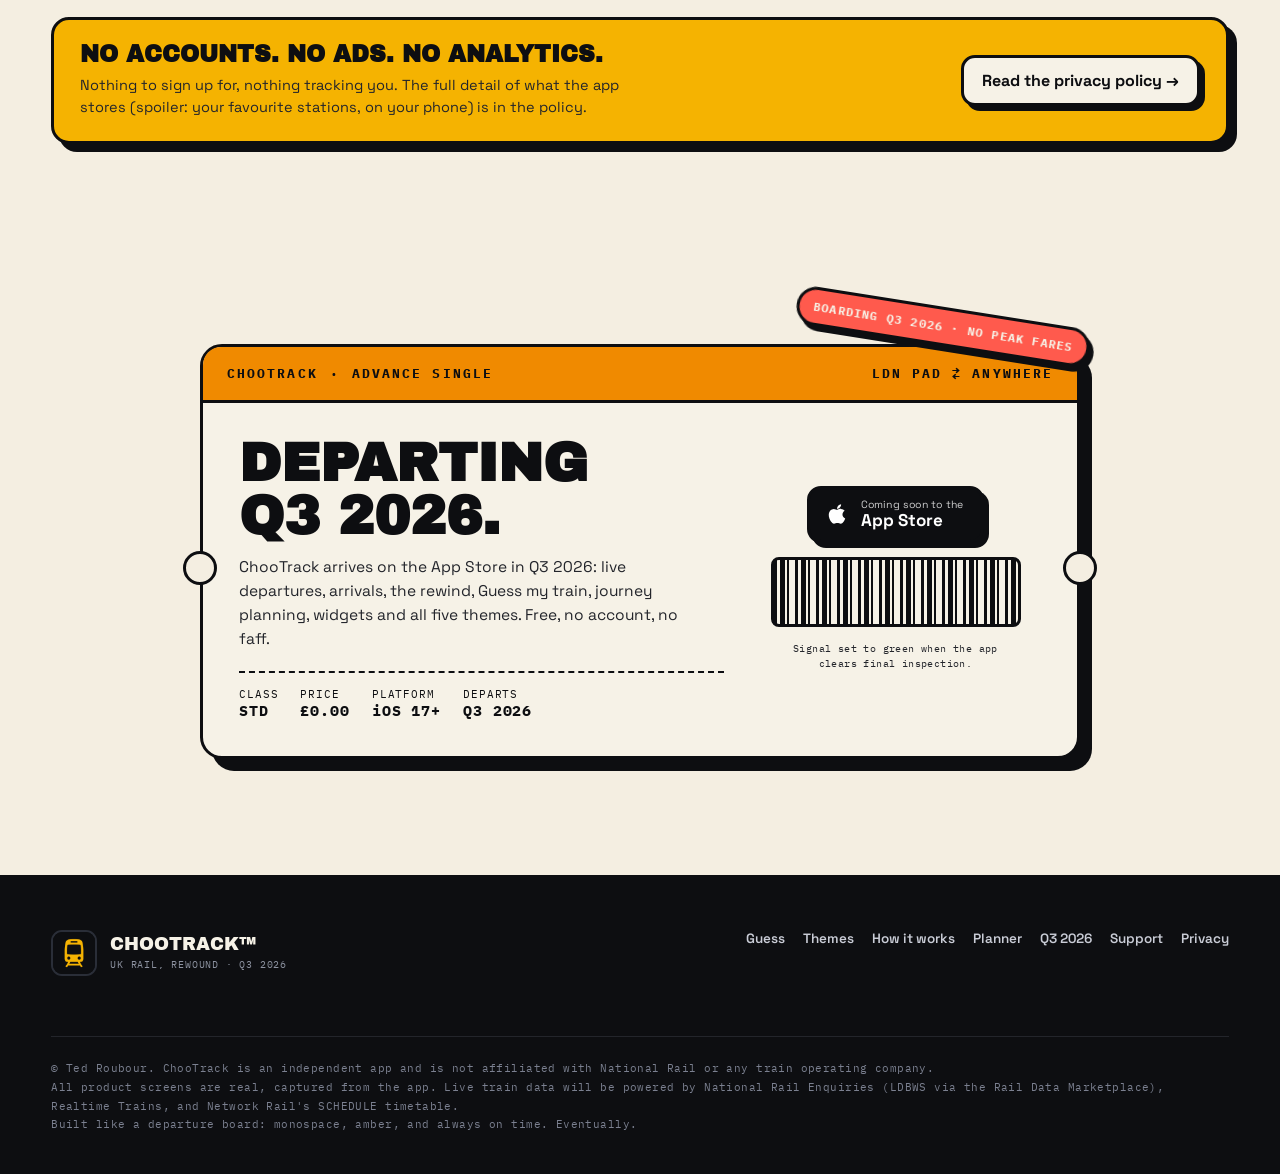
==== commit cc59fc22: "A phone screenshot belongs in a phone, not stretched across a card The tram card put a portrait scre" ====
--- a/index.html
+++ b/index.html
@@ -292,21 +292,31 @@
         <div class="nshot"><img src="shots/new-cancelled.png" alt="A departure row for Cardiff Central at 14:25 with a coral CANCELLED chip"></div>
       </div>
 
-      <div class="ncard wide reveal" style="--i:3">
-        <span class="num ink">TRAMS</span>
-        <h3>Every tram in Britain, drawn line by line</h3>
-        <p>
-          Nine networks and 723 stops: the Underground and DLR, Manchester's
-          Metrolink, the Sheffield Supertram, Nottingham, the West Midlands,
-          Blackpool's seafront, Croydon, the Glasgow Subway, the Tyne and Wear
-          Metro and the Edinburgh trams. Ask for Sheffield to Rotherham Parkgate
-          and you get the Blue line to Fitzalan Square and then the tram-train,
-          each in its own colour, every stop named, on a map. Half of these
-          places have no railway station at all: Salford Quays, Leith, the
-          Trafford Centre, Edinburgh Airport. Until now the app could not take
-          you to any of them.
-        </p>
-        <div class="nshot tall"><img src="shots/plan-tram.png" alt="Sheffield to Rotherham Parkgate: a map of the route above the stages, then the Blue line for one stop to Fitzalan Square and the Tram-Train for twelve more, each drawn on a line-coloured spine"></div>
+      <div class="ncard wide ncard-phone reveal" style="--i:3">
+        <div class="ncard-copy">
+          <span class="num ink">TRAMS</span>
+          <h3>Every tram in Britain, drawn line by line</h3>
+          <p>
+            Nine networks and 723 stops: the Underground and DLR, Manchester's
+            Metrolink, the Sheffield Supertram, Nottingham, the West Midlands,
+            Blackpool's seafront, Croydon, the Glasgow Subway, the Tyne and Wear
+            Metro and the Edinburgh trams. Ask for Sheffield to Rotherham
+            Parkgate and you get the Blue line to Fitzalan Square and then the
+            tram-train, each in its own colour, every stop named, on a map.
+          </p>
+          <p>
+            Half of these places have no railway station at all: Salford Quays,
+            Leith, the Trafford Centre, Edinburgh Airport. Until now the app
+            could not take you to any of them.
+          </p>
+        </div>
+        <div class="phone" data-tilt>
+          <div class="phone-frame">
+            <div class="phone-screen">
+              <img class="shot" src="shots/plan-tram.png" alt="Sheffield to Rotherham Parkgate: a map of the route above the stages, then the Blue line for one stop to Fitzalan Square and the Tram-Train for twelve more, each drawn on a line-coloured spine">
+            </div>
+          </div>
+        </div>
       </div>
 
       <div class="ncard reveal" style="--i:4">
--- a/style.css
+++ b/style.css
@@ -960,8 +960,24 @@
   overflow:hidden;line-height:0;
 }
 .ncard .nshot img{width:100%;height:auto;display:block}
-/* The spine is tall and portrait; cap it so one card does not tower. */
-.ncard .nshot.tall img{max-height:360px;object-fit:cover;object-position:top}
+/* Tall images are shown WHOLE, never cover-cropped.
+   `object-fit:cover` with a max-height was fine while these cards were narrow
+   and wrong the moment one went full width: a portrait screenshot stretched to
+   1900px and then cropped to 360px tall shows its status bar at four times life
+   size and nothing else. Constrain the width instead, and let the height follow. */
+.ncard .nshot.tall{background:none;border:0;border-radius:0;display:flex;justify-content:center}
+.ncard .nshot.tall img{
+  max-width:min(420px,100%);width:auto;height:auto;
+  border:2px solid var(--ink);border-radius:12px;
+}
+
+/* A full phone SCREEN goes in the phone, like everywhere else on this page.
+   A screenshot of a whole app screen sitting flat in a rounded box reads as a
+   picture of a picture; the frame is what makes it read as a device. */
+.ncard-phone{display:grid;grid-template-columns:1.15fr .85fr;gap:26px;align-items:center}
+@media(max-width:820px){.ncard-phone{grid-template-columns:1fr}}
+.ncard-phone .ncard-copy{display:flex;flex-direction:column;gap:14px}
+.ncard-phone .phone{--pw:min(300px,78vw);margin:0 auto}
 .ncard h3{font-family:var(--body);font-weight:700;font-size:18px}
 .ncard p{font-size:14.5px;line-height:1.55;color:var(--ink-soft)}
 .ncard .num{
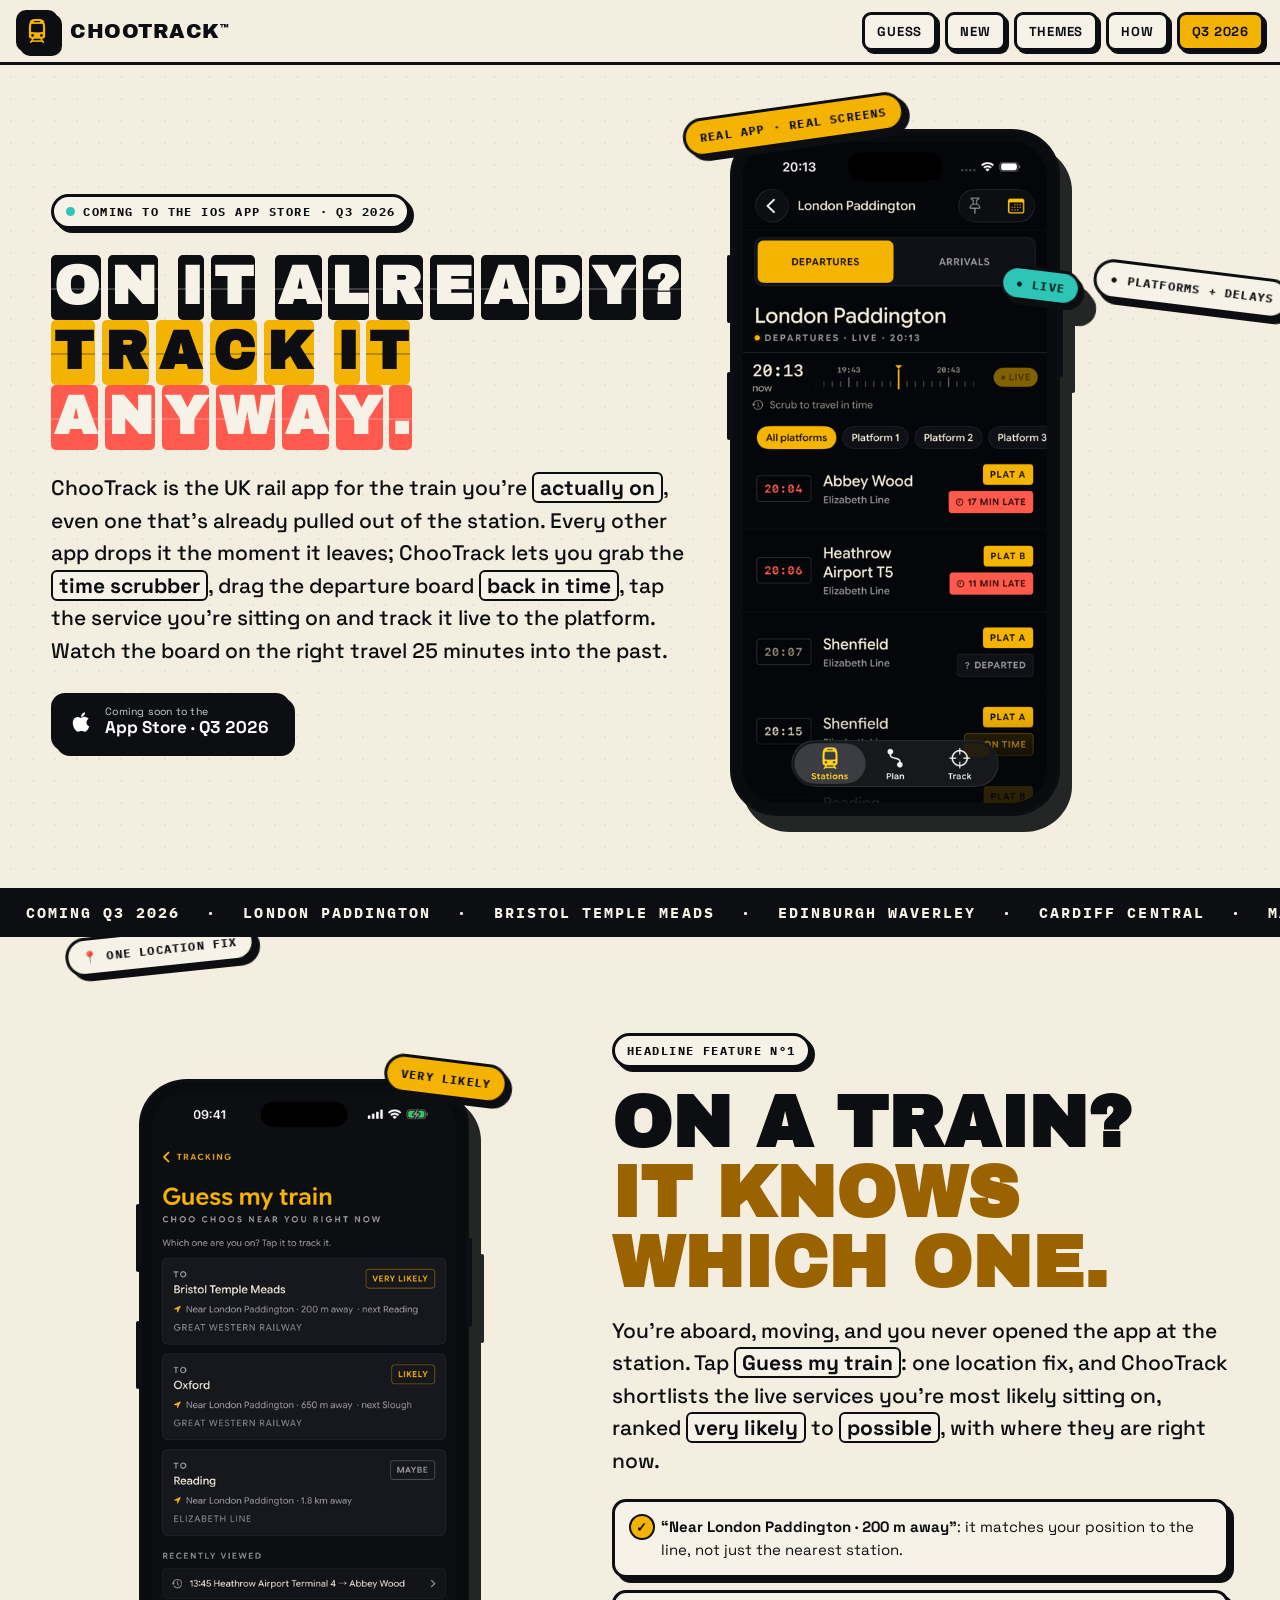
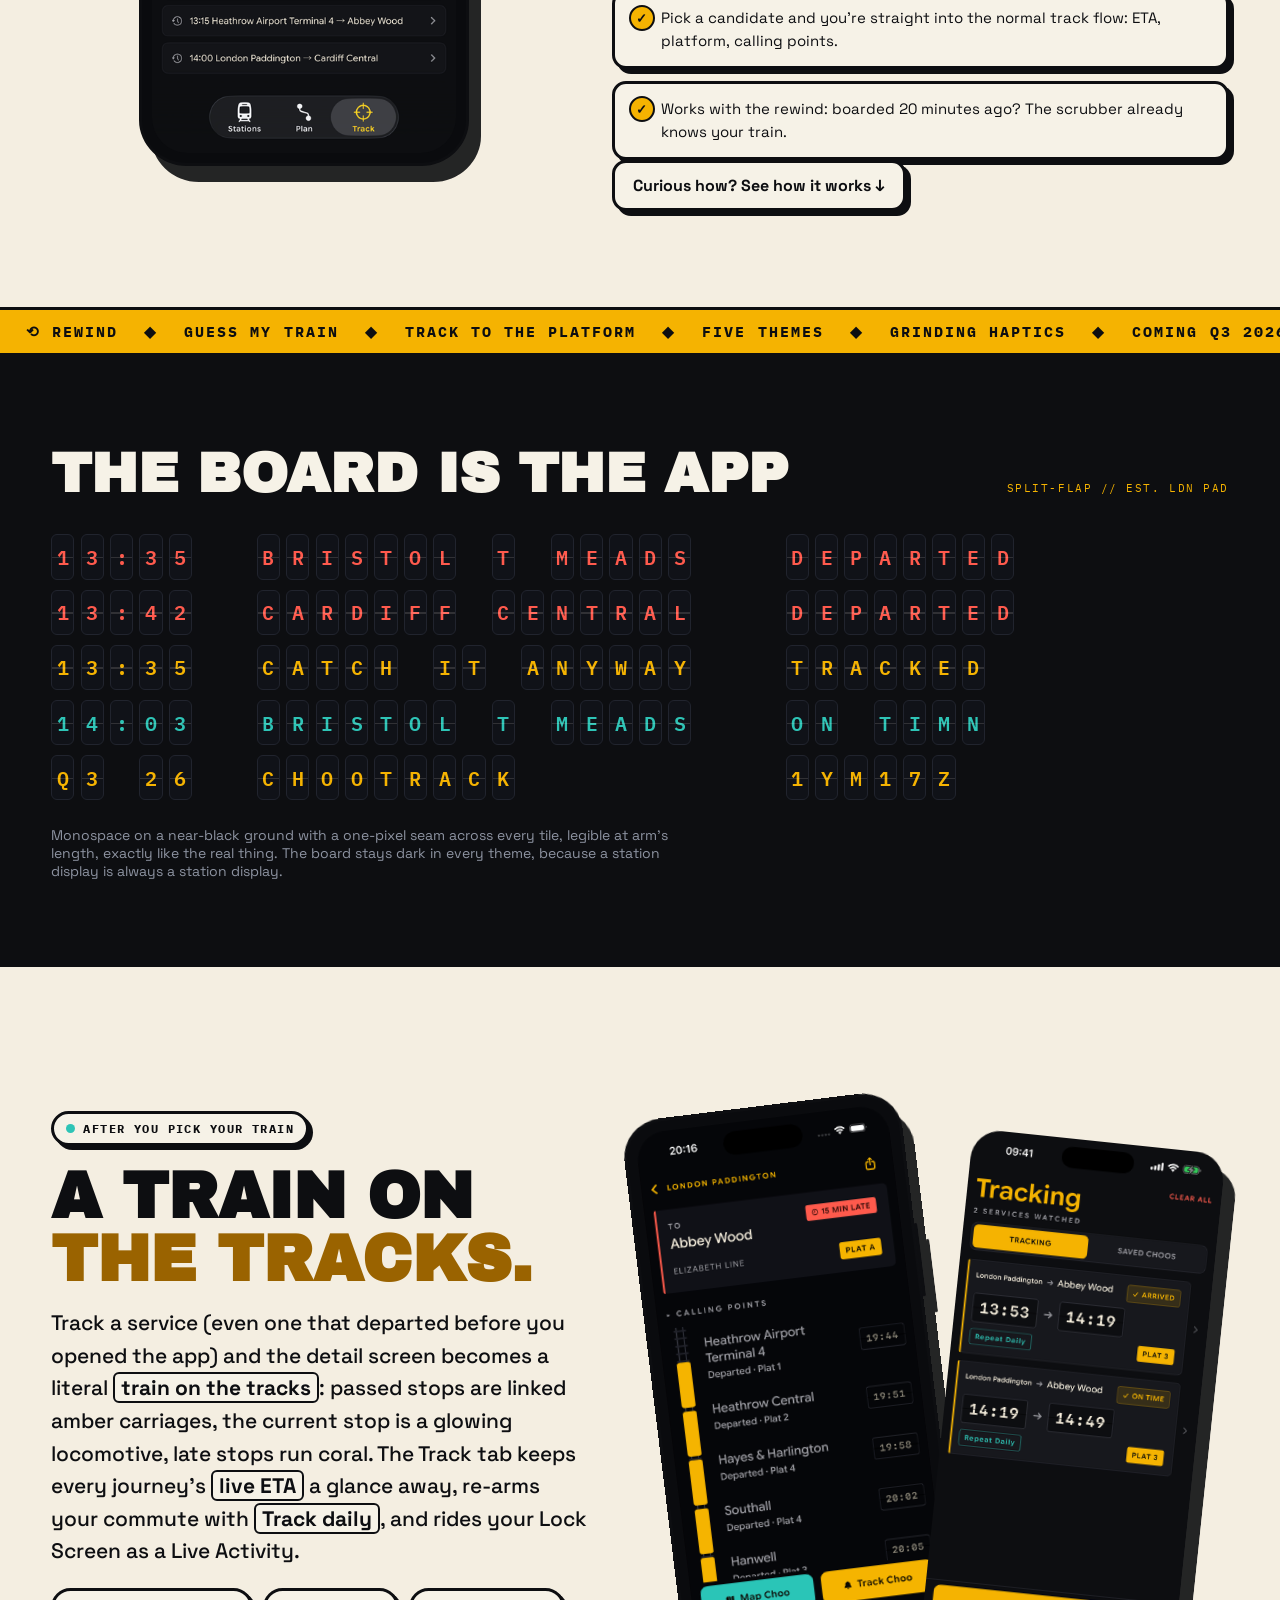
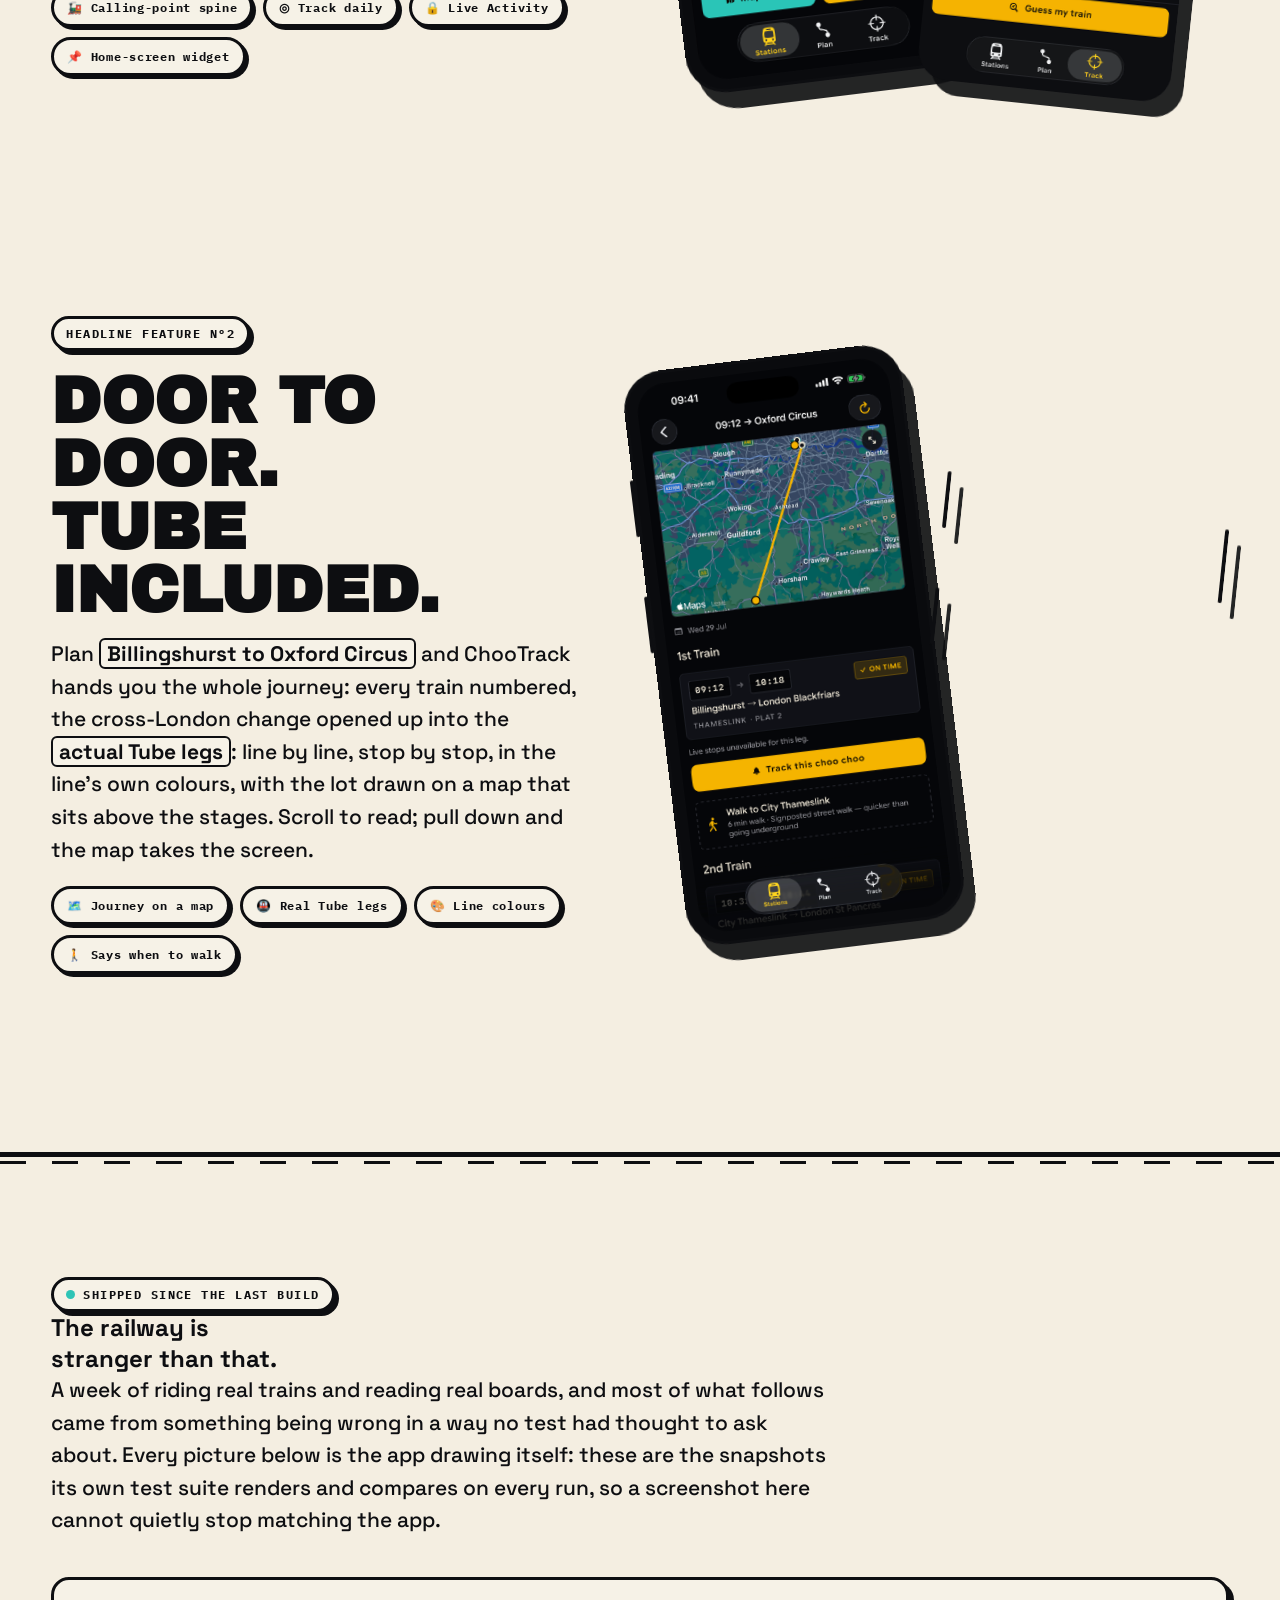
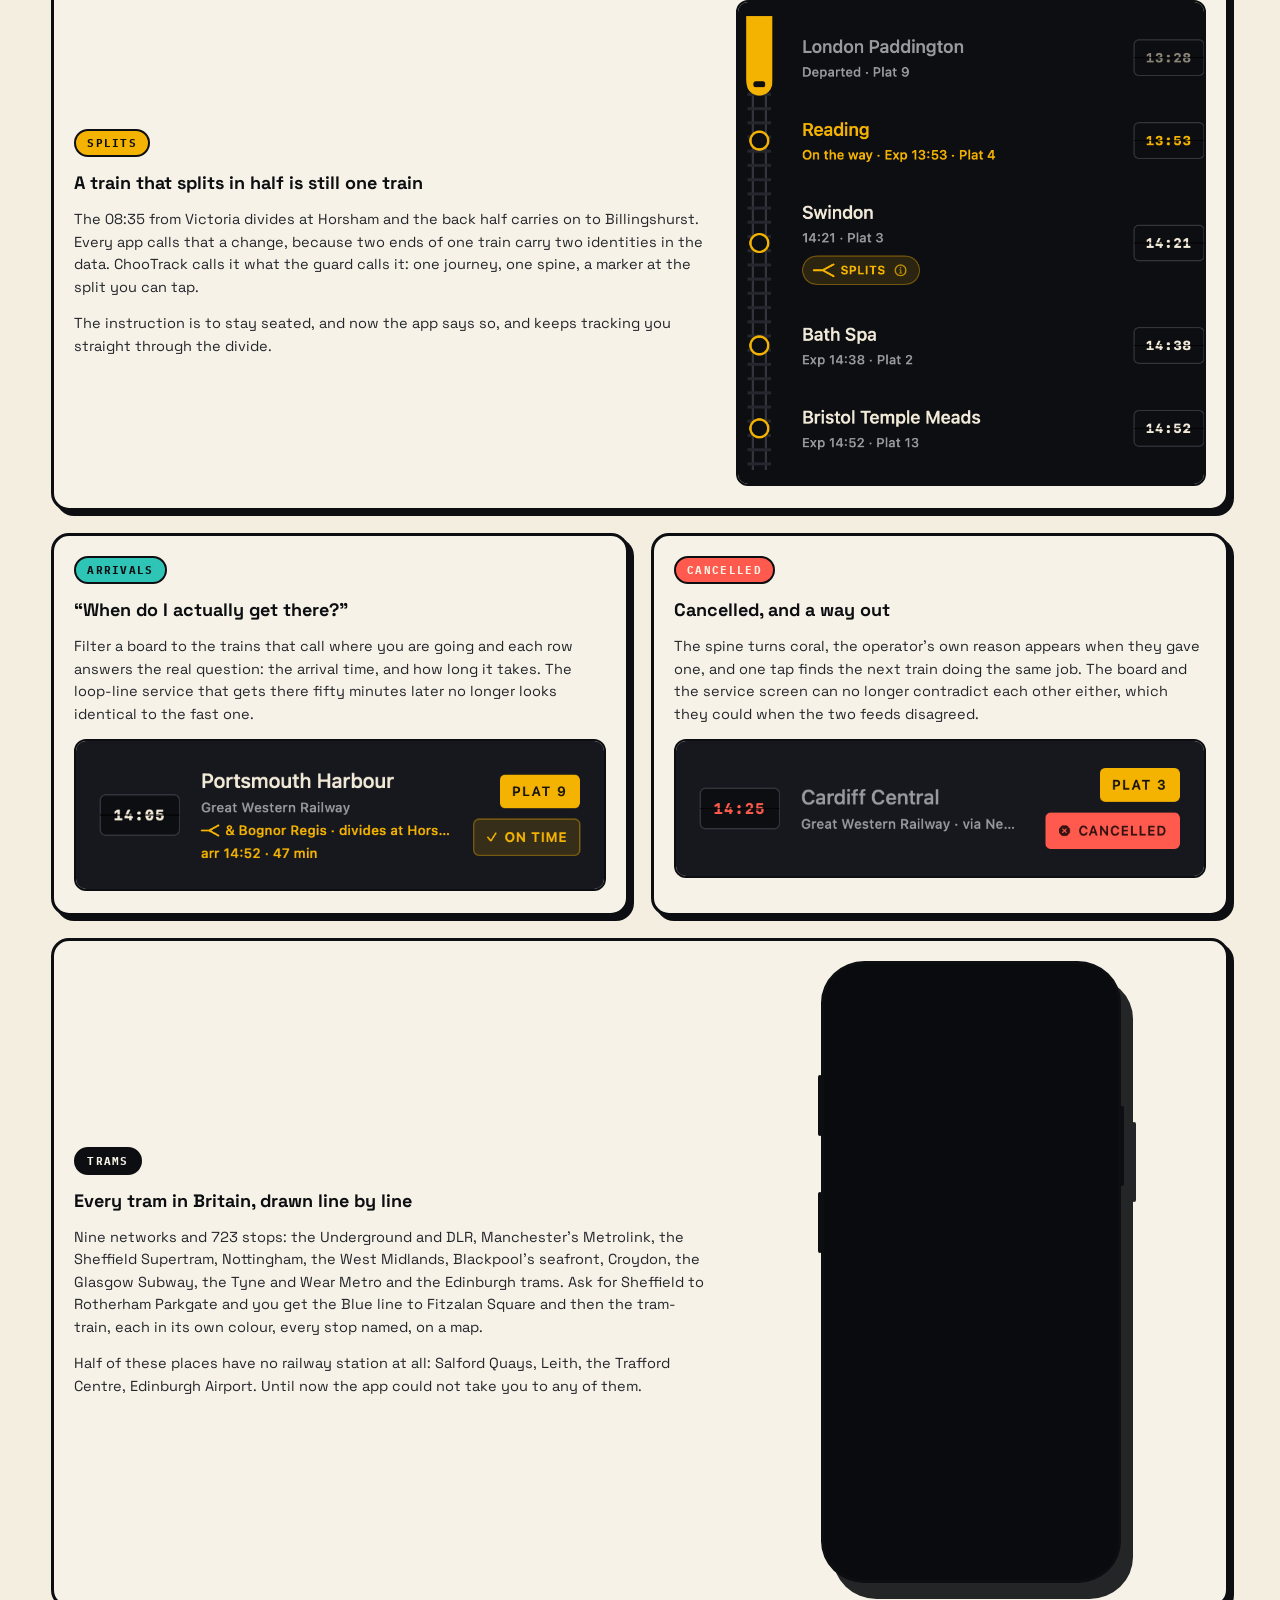
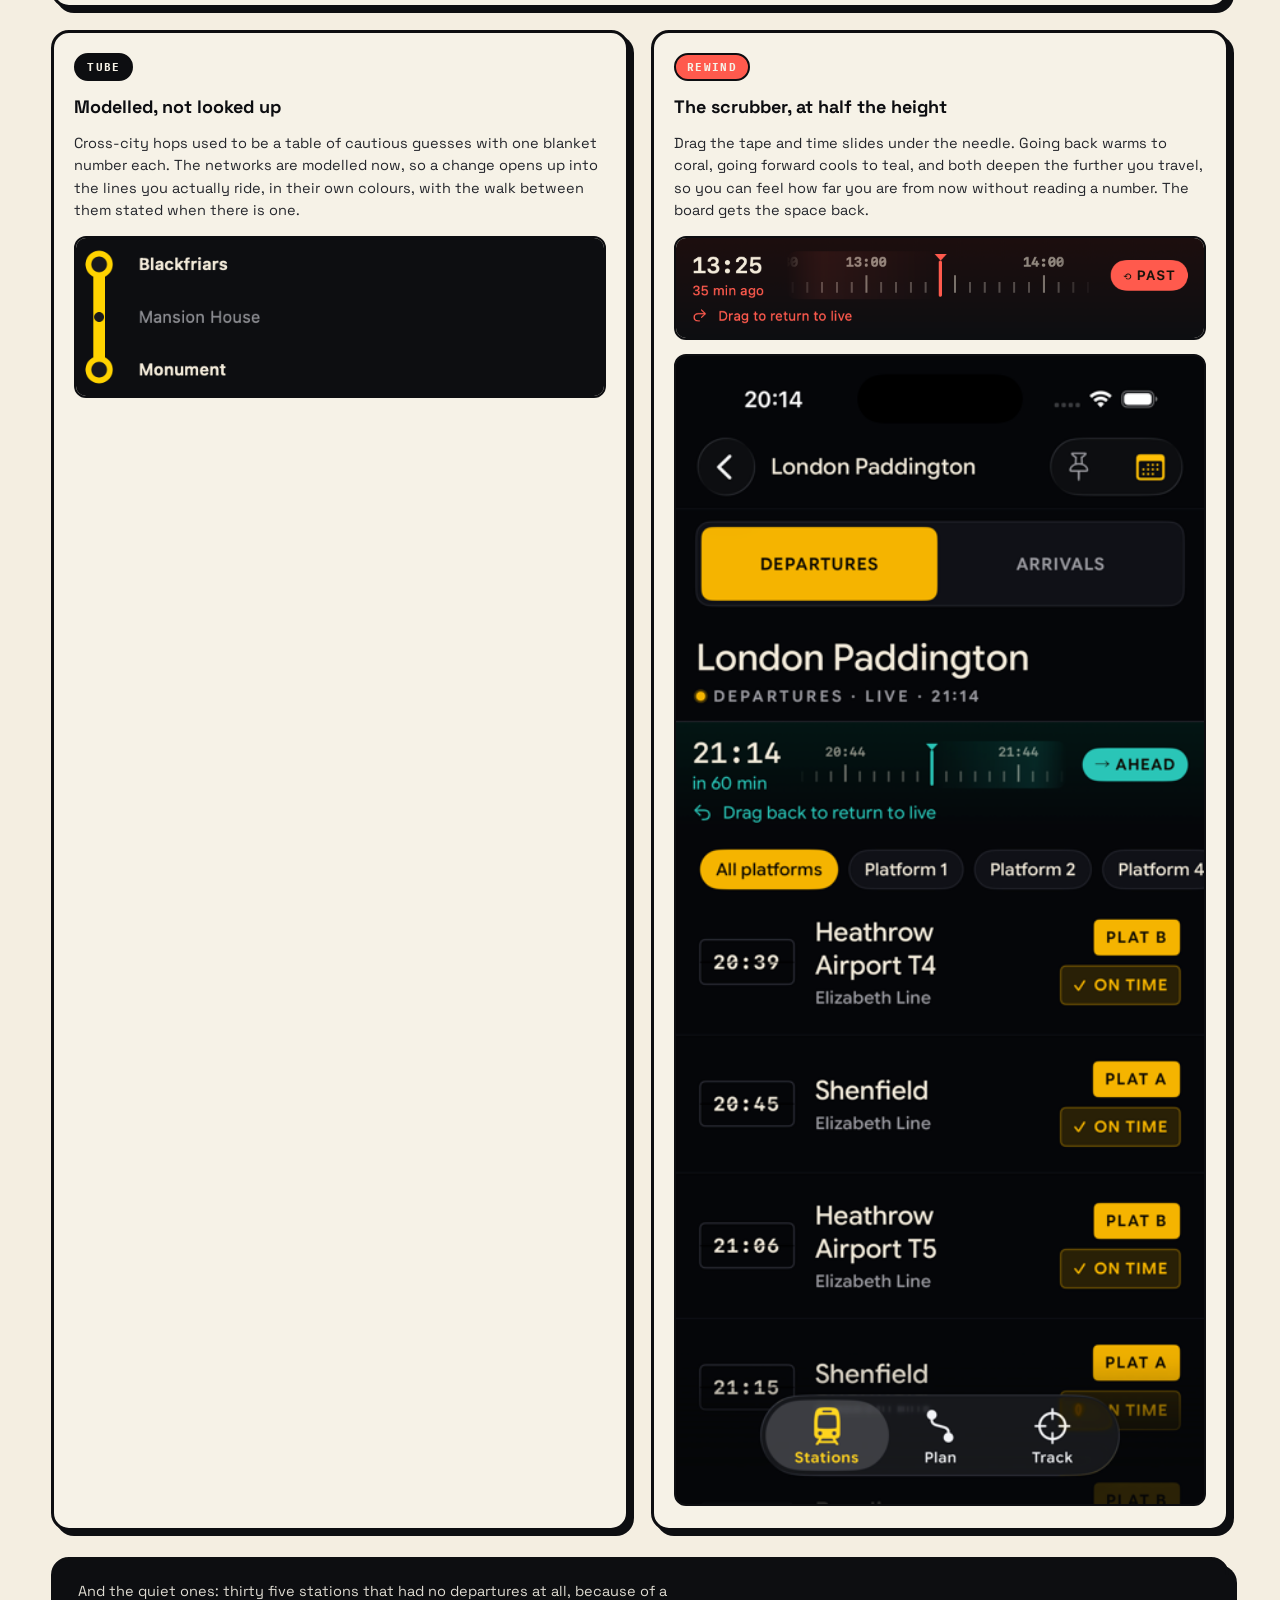
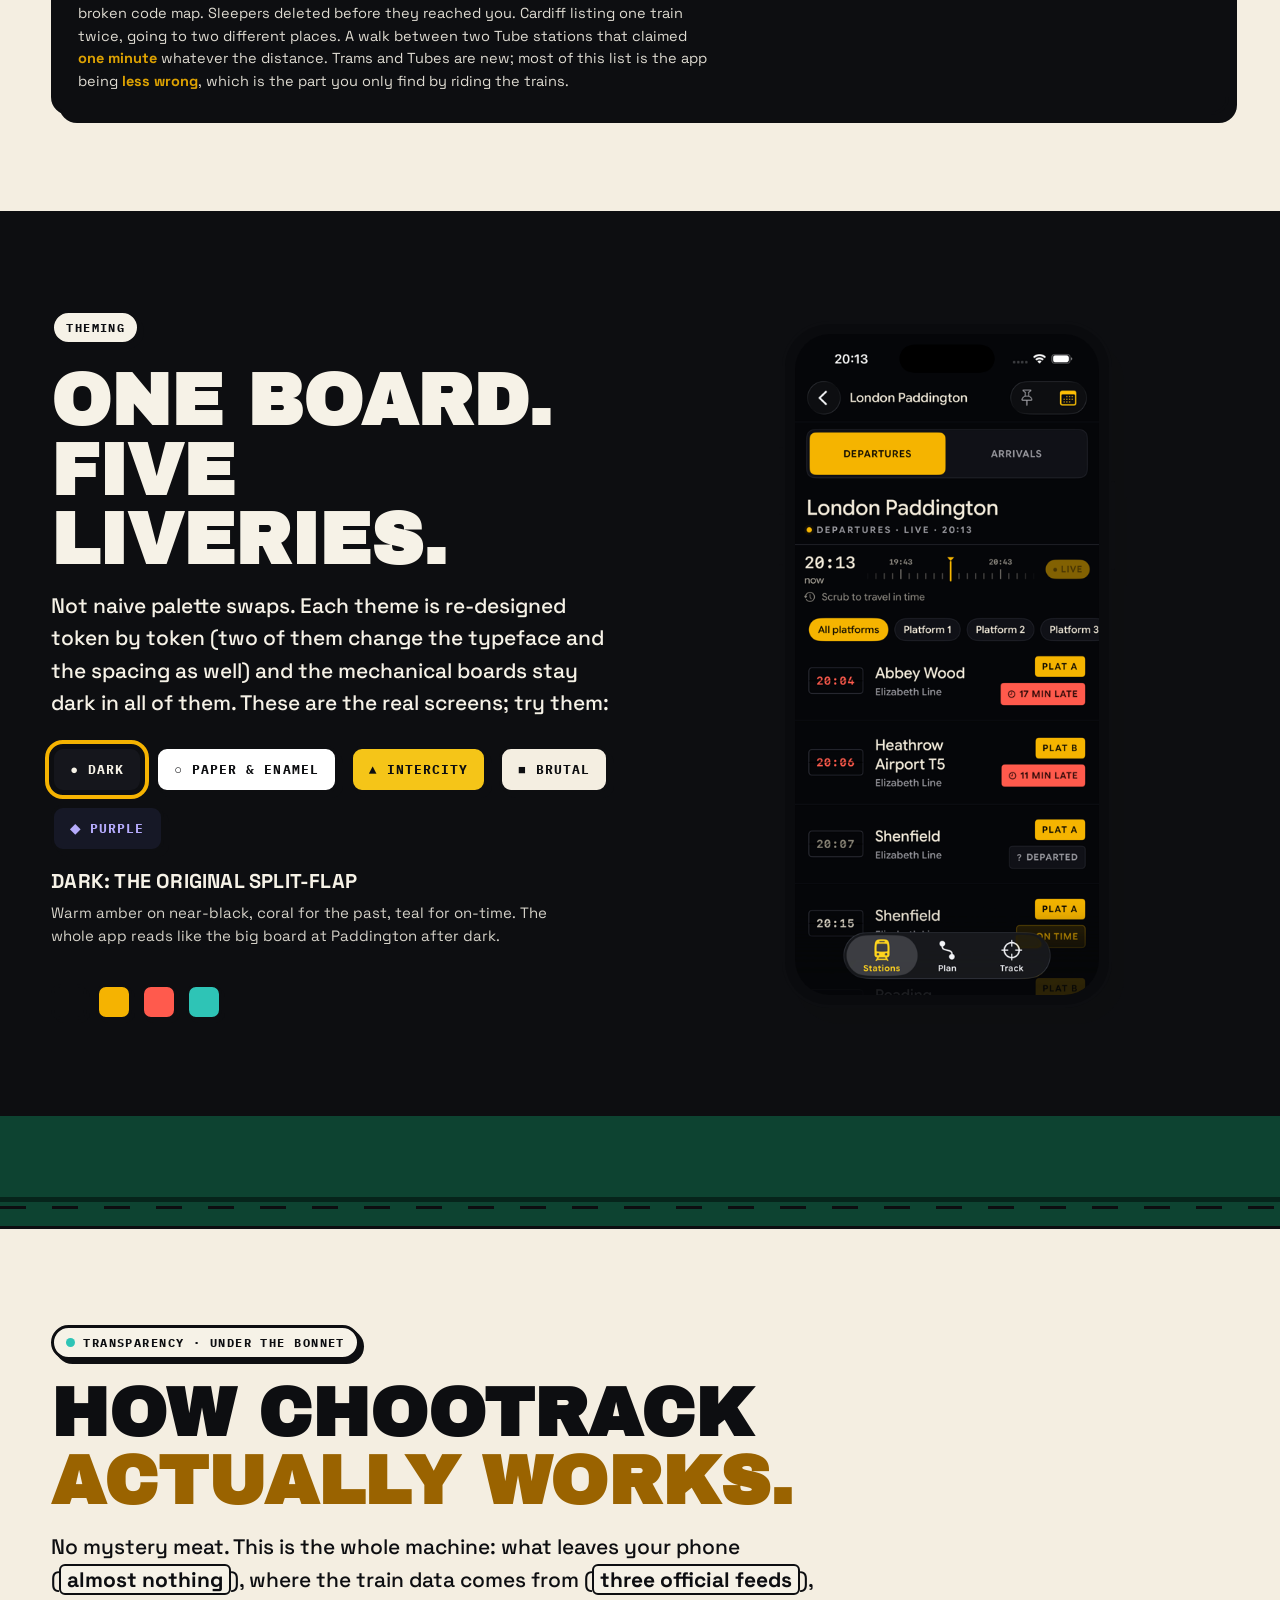
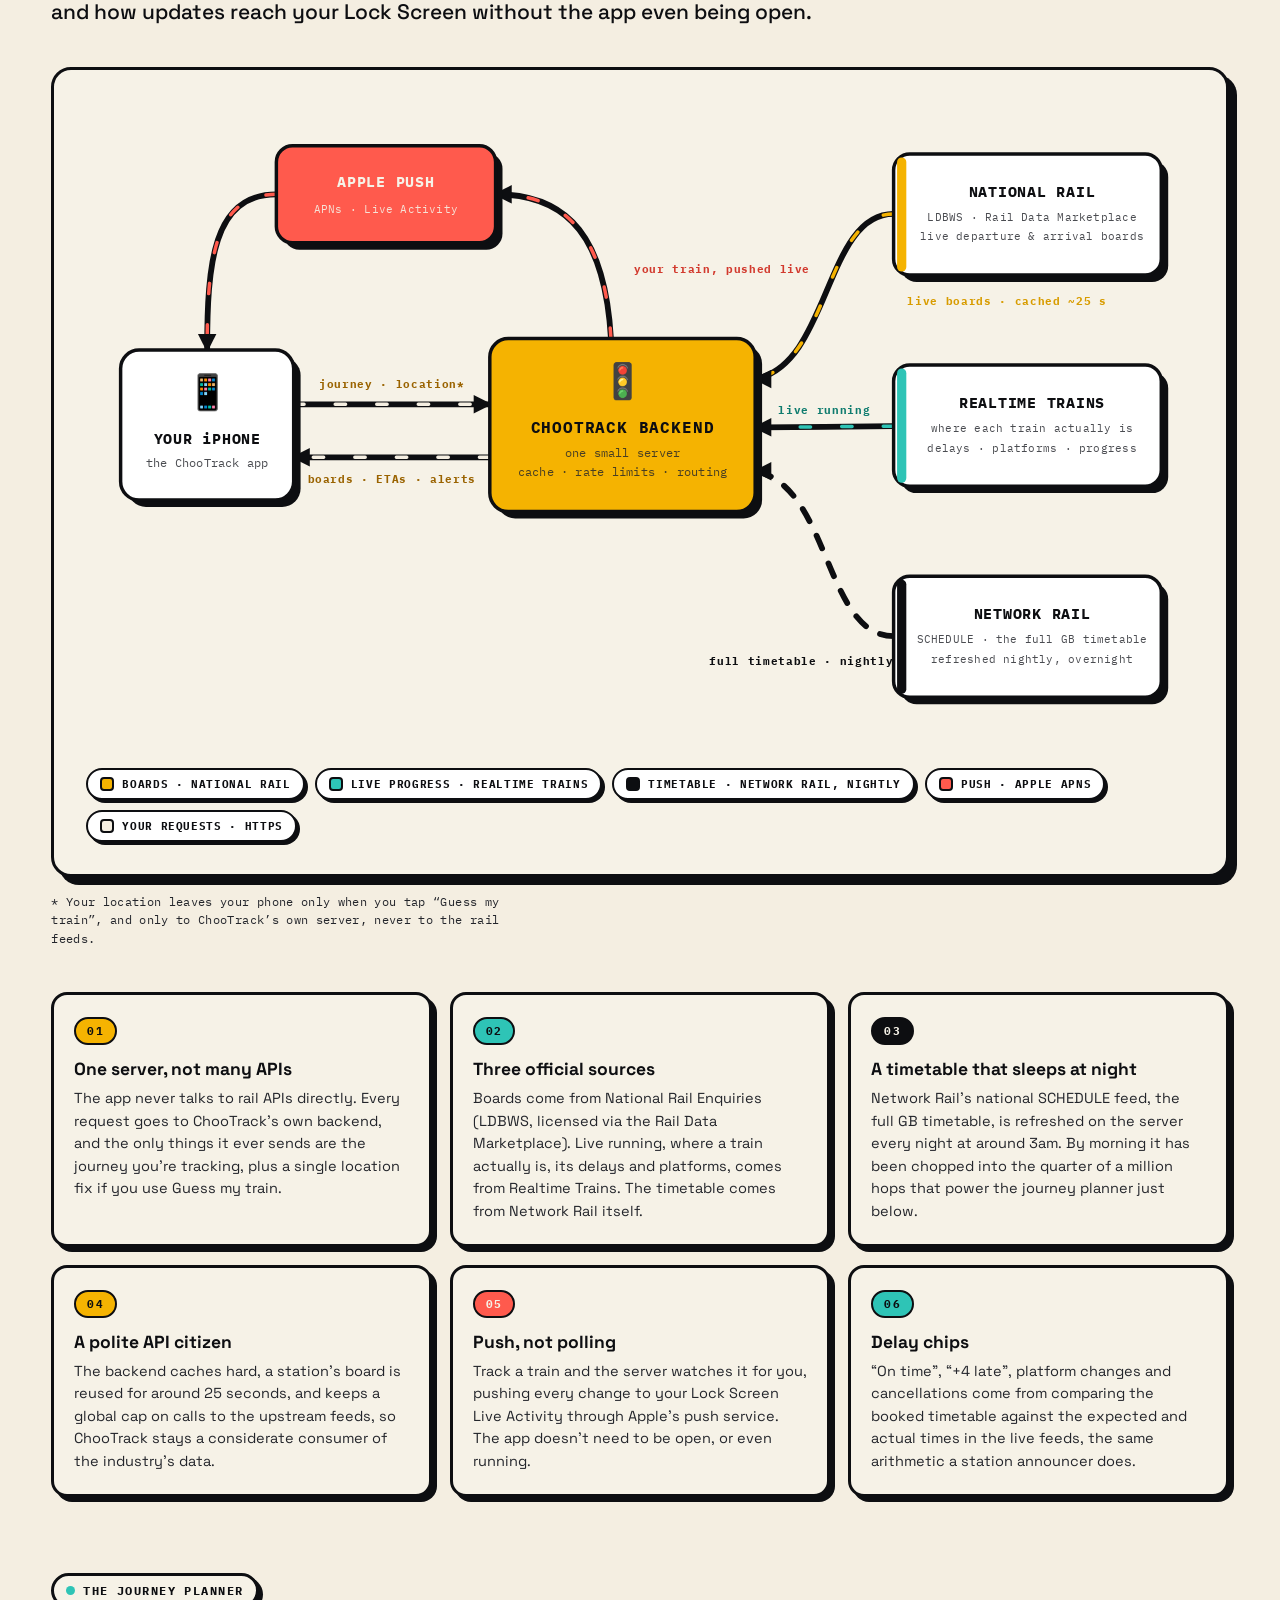
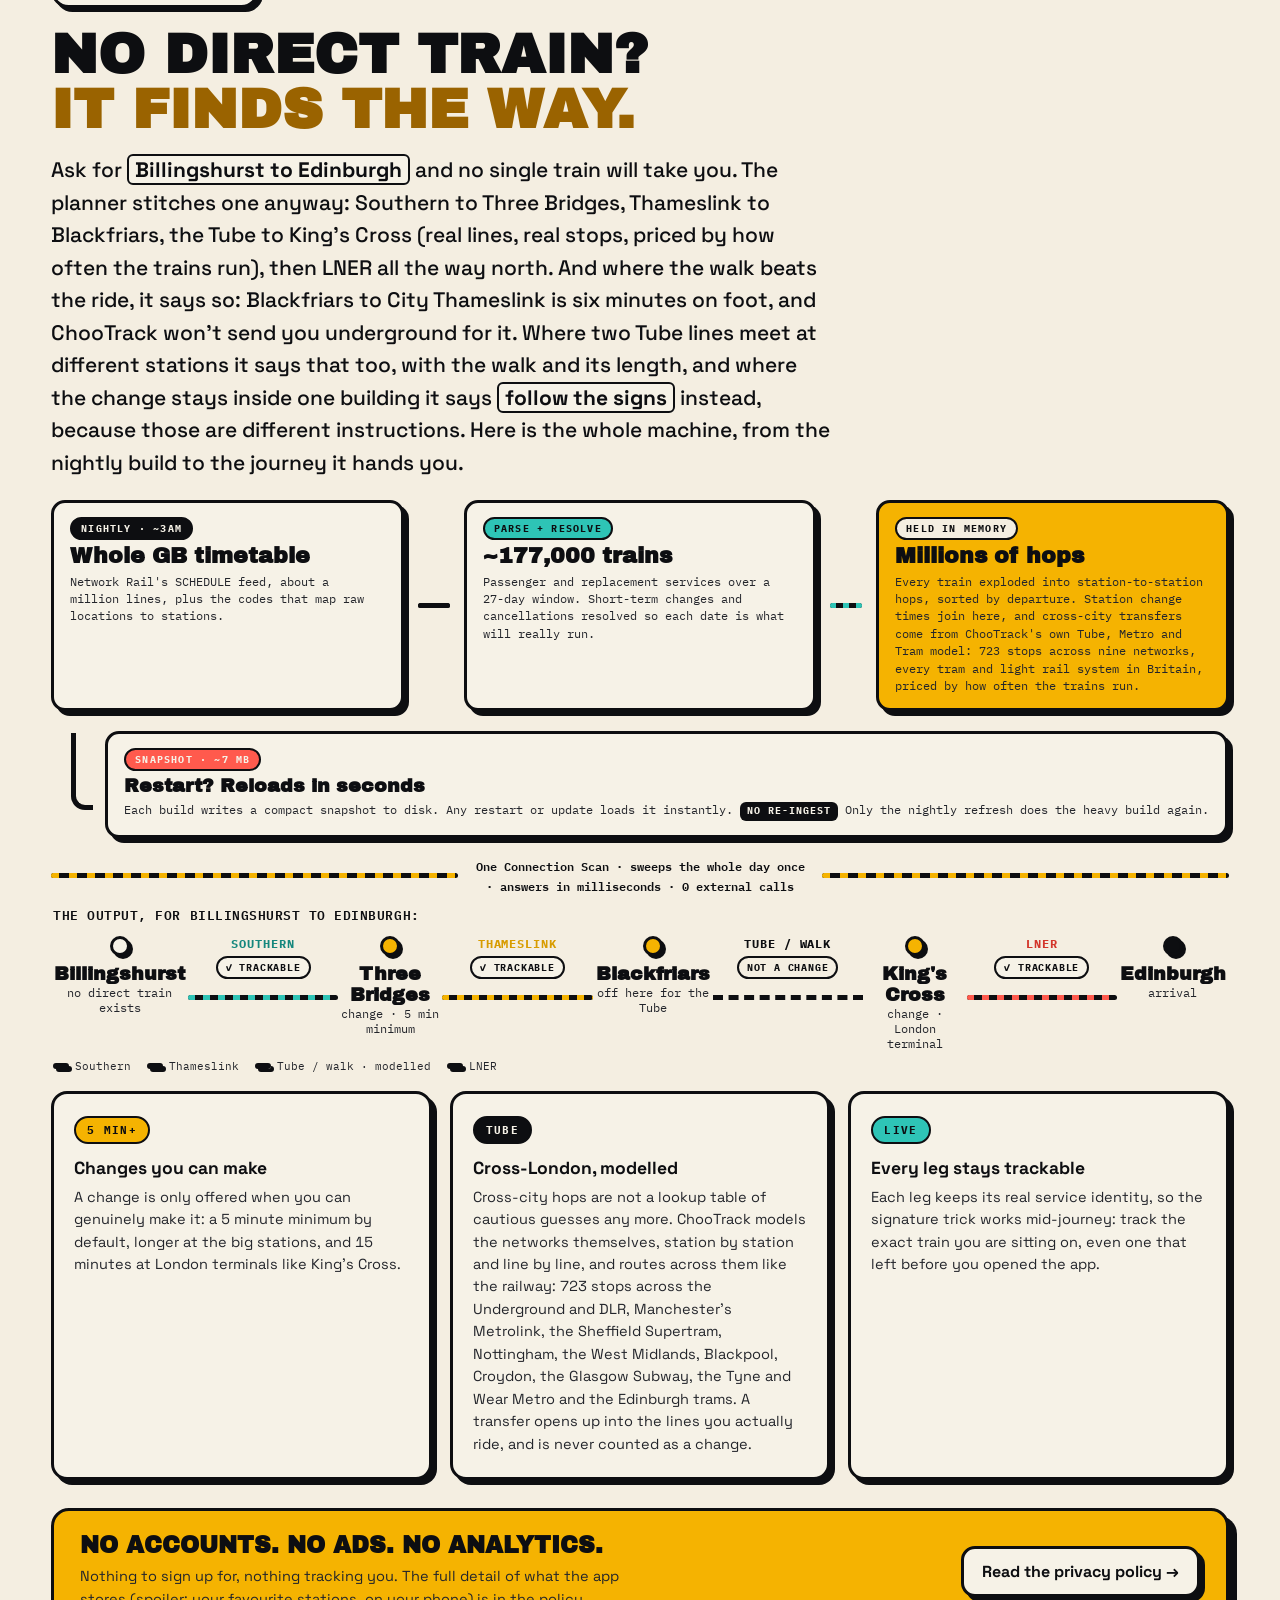
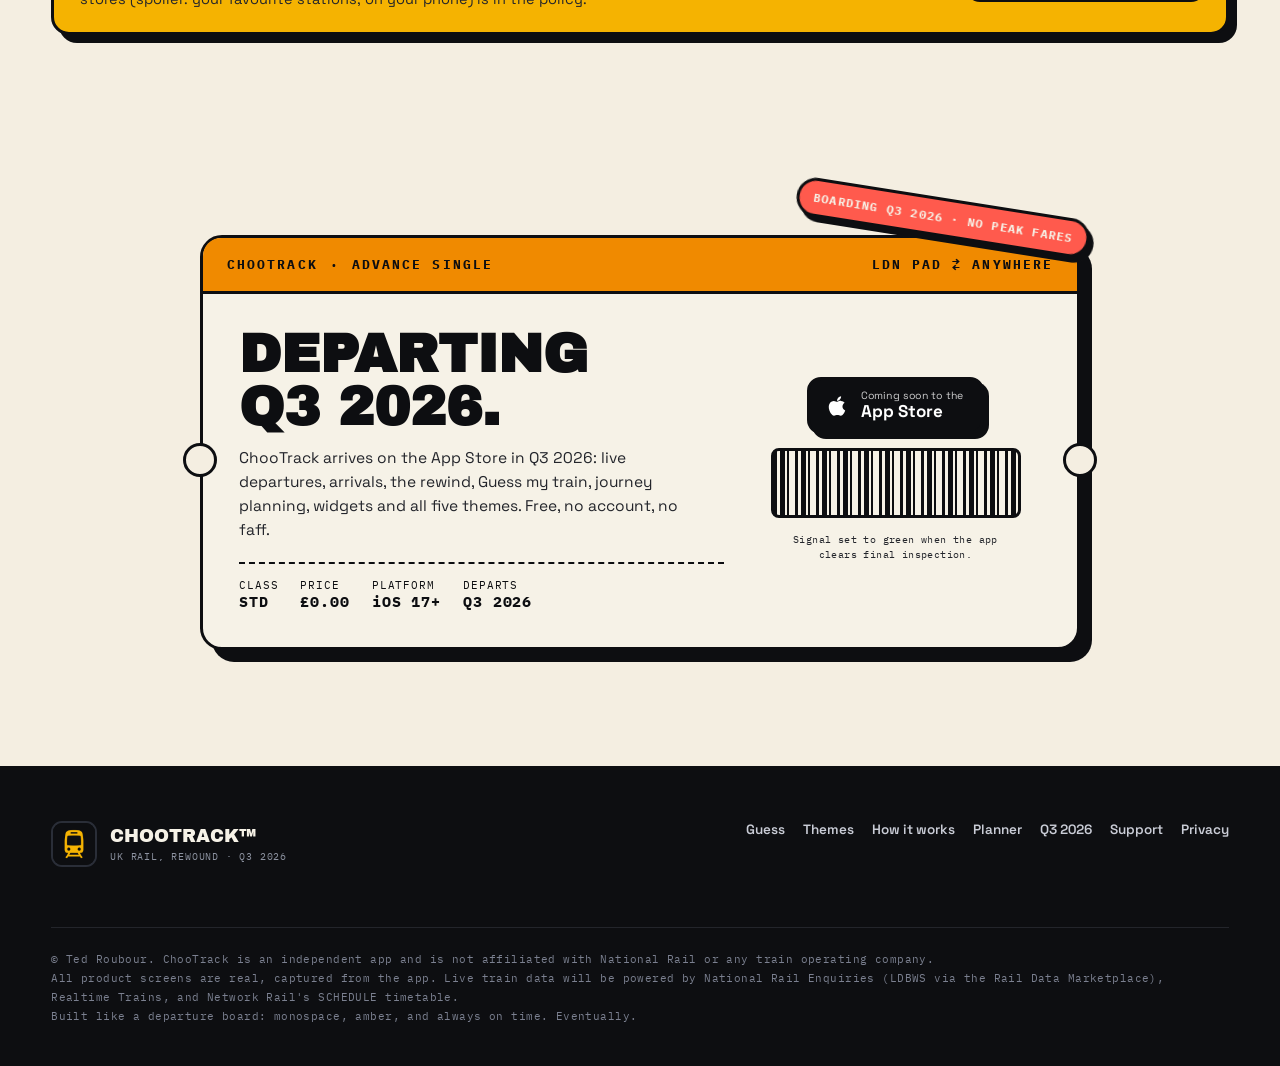
==== commit 4c598794: "The splits card too, and a stylesheet that cannot go stale Constraining the image was half a fix: a " ====
--- a/index.html
+++ b/index.html
@@ -12,7 +12,7 @@
 <link rel="preconnect" href="https://fonts.googleapis.com">
 <link rel="preconnect" href="https://fonts.gstatic.com" crossorigin>
 <link href="https://fonts.googleapis.com/css2?family=Archivo+Black&family=IBM+Plex+Mono:wght@400;500;600;700&family=Space+Grotesk:wght@400;500;600;700&display=swap" rel="stylesheet">
-<link rel="stylesheet" href="style.css">
+<link rel="stylesheet" href="style.css?v=2026-08-04b">
 </head>
 <body>
 
@@ -254,17 +254,22 @@
     </p>
 
     <div class="new-grid">
-      <div class="ncard wide reveal" style="--i:0">
-        <span class="num amber">SPLITS</span>
-        <h3>A train that splits in half is still one train</h3>
-        <p>
-          The 08:35 from Victoria divides at Horsham and the back half carries on
-          to Billingshurst. Every app calls that a change, because two ends of one
-          train carry two identities in the data. ChooTrack calls it what the
-          guard calls it: one journey, one spine, a marker at the split you can
-          tap. The instruction is to stay seated, and now the app says so, and
-          keeps tracking you straight through the divide.
-        </p>
+      <div class="ncard wide ncard-2col reveal" style="--i:0">
+        <div class="ncard-copy">
+          <span class="num amber">SPLITS</span>
+          <h3>A train that splits in half is still one train</h3>
+          <p>
+            The 08:35 from Victoria divides at Horsham and the back half carries
+            on to Billingshurst. Every app calls that a change, because two ends
+            of one train carry two identities in the data. ChooTrack calls it
+            what the guard calls it: one journey, one spine, a marker at the
+            split you can tap.
+          </p>
+          <p>
+            The instruction is to stay seated, and now the app says so, and keeps
+            tracking you straight through the divide.
+          </p>
+        </div>
         <div class="nshot tall"><img src="shots/new-splits.png" alt="A service spine from London Paddington through Reading to Bristol Temple Meads, with an amber SPLITS marker at Swindon where the train divides"></div>
       </div>
 
@@ -292,7 +297,7 @@
         <div class="nshot"><img src="shots/new-cancelled.png" alt="A departure row for Cardiff Central at 14:25 with a coral CANCELLED chip"></div>
       </div>
 
-      <div class="ncard wide ncard-phone reveal" style="--i:3">
+      <div class="ncard wide ncard-2col reveal" style="--i:3">
         <div class="ncard-copy">
           <span class="num ink">TRAMS</span>
           <h3>Every tram in Britain, drawn line by line</h3>
--- a/style.css
+++ b/style.css
@@ -971,13 +971,20 @@
   border:2px solid var(--ink);border-radius:12px;
 }
 
+/* A wide card puts its copy and its picture side by side, rather than stacking
+   a narrow image under full-width text and leaving a lake of cream beside it.
+   Constraining the image was the first fix and only half of one: a 420px
+   screenshot centred in a 1900px card is not blown up any more, it is just
+   lost. */
+.ncard-2col{display:grid;grid-template-columns:1.15fr .85fr;gap:26px;align-items:center}
+@media(max-width:820px){.ncard-2col{grid-template-columns:1fr}}
+.ncard-2col .ncard-copy{display:flex;flex-direction:column;gap:14px}
+.ncard-2col .nshot.tall img{max-width:100%}
+
 /* A full phone SCREEN goes in the phone, like everywhere else on this page.
    A screenshot of a whole app screen sitting flat in a rounded box reads as a
    picture of a picture; the frame is what makes it read as a device. */
-.ncard-phone{display:grid;grid-template-columns:1.15fr .85fr;gap:26px;align-items:center}
-@media(max-width:820px){.ncard-phone{grid-template-columns:1fr}}
-.ncard-phone .ncard-copy{display:flex;flex-direction:column;gap:14px}
-.ncard-phone .phone{--pw:min(300px,78vw);margin:0 auto}
+.ncard-2col .phone{--pw:min(300px,78vw);margin:0 auto}
 .ncard h3{font-family:var(--body);font-weight:700;font-size:18px}
 .ncard p{font-size:14.5px;line-height:1.55;color:var(--ink-soft)}
 .ncard .num{
